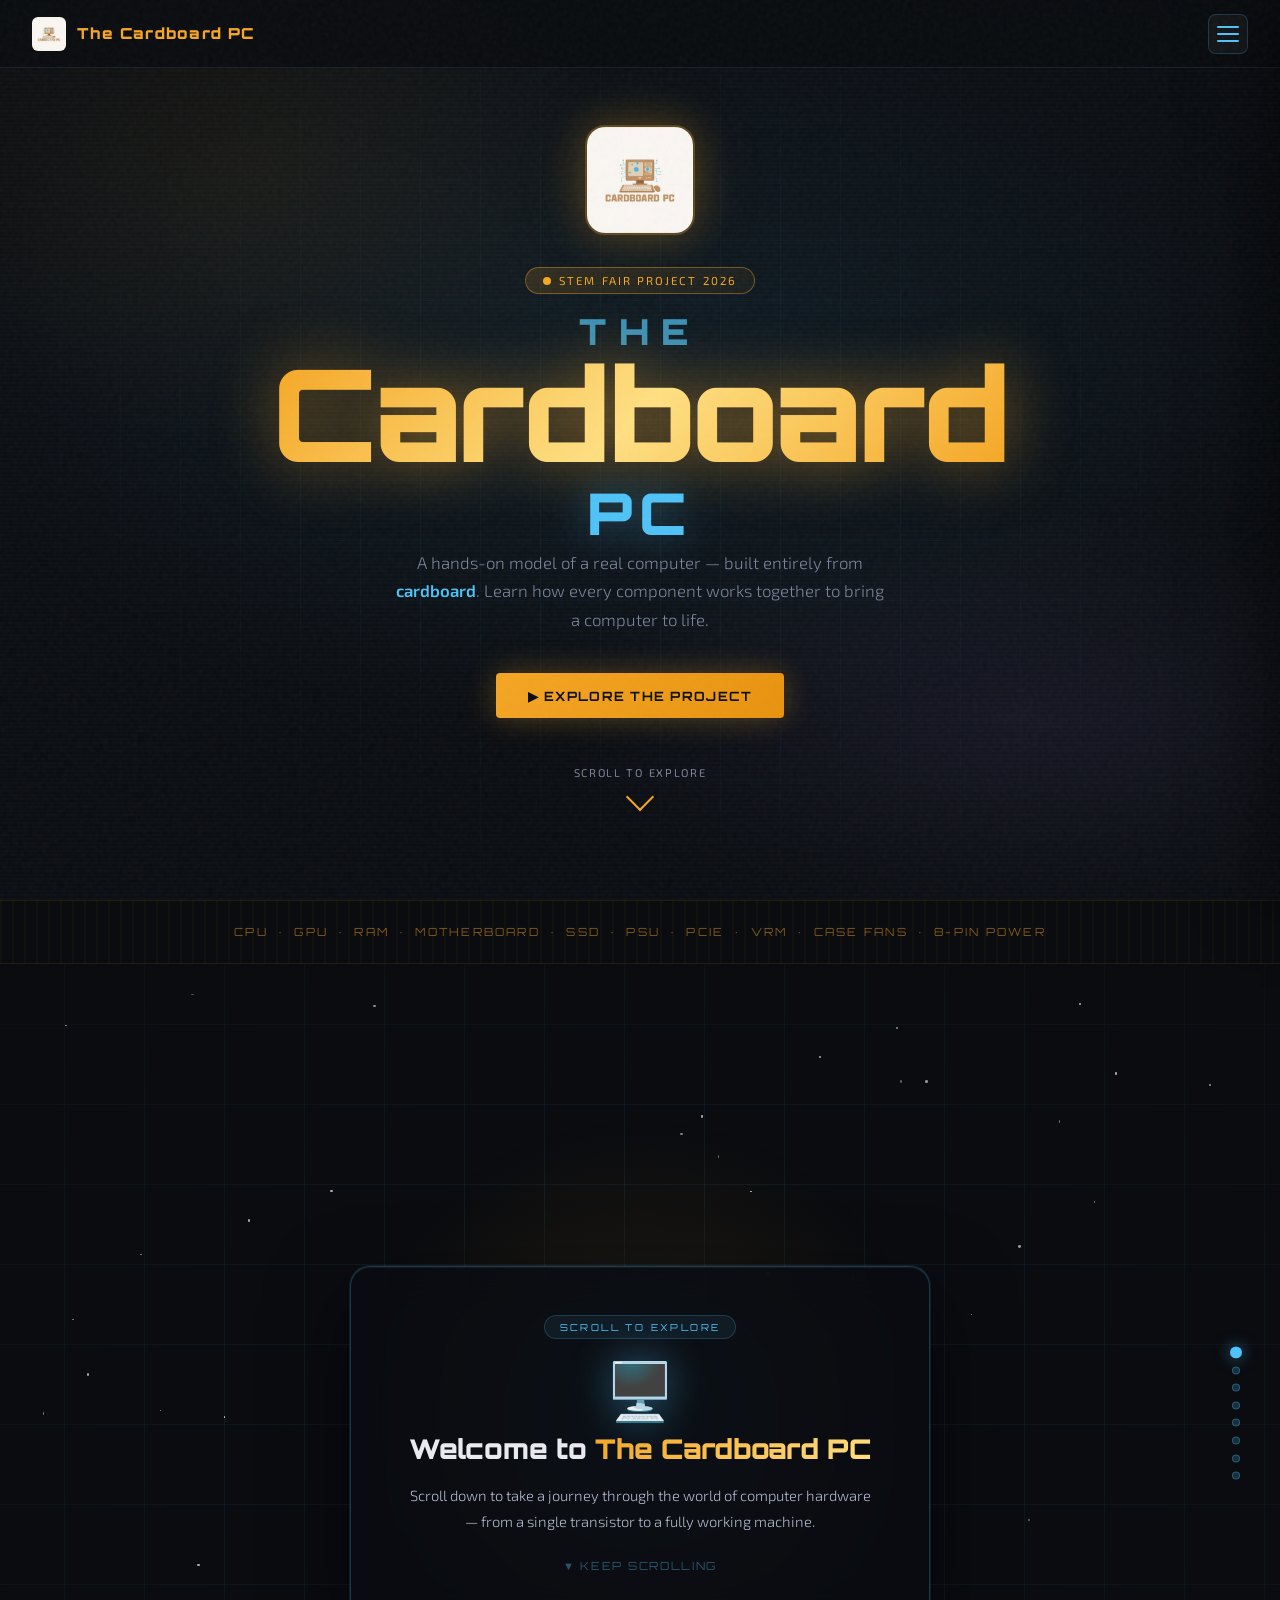
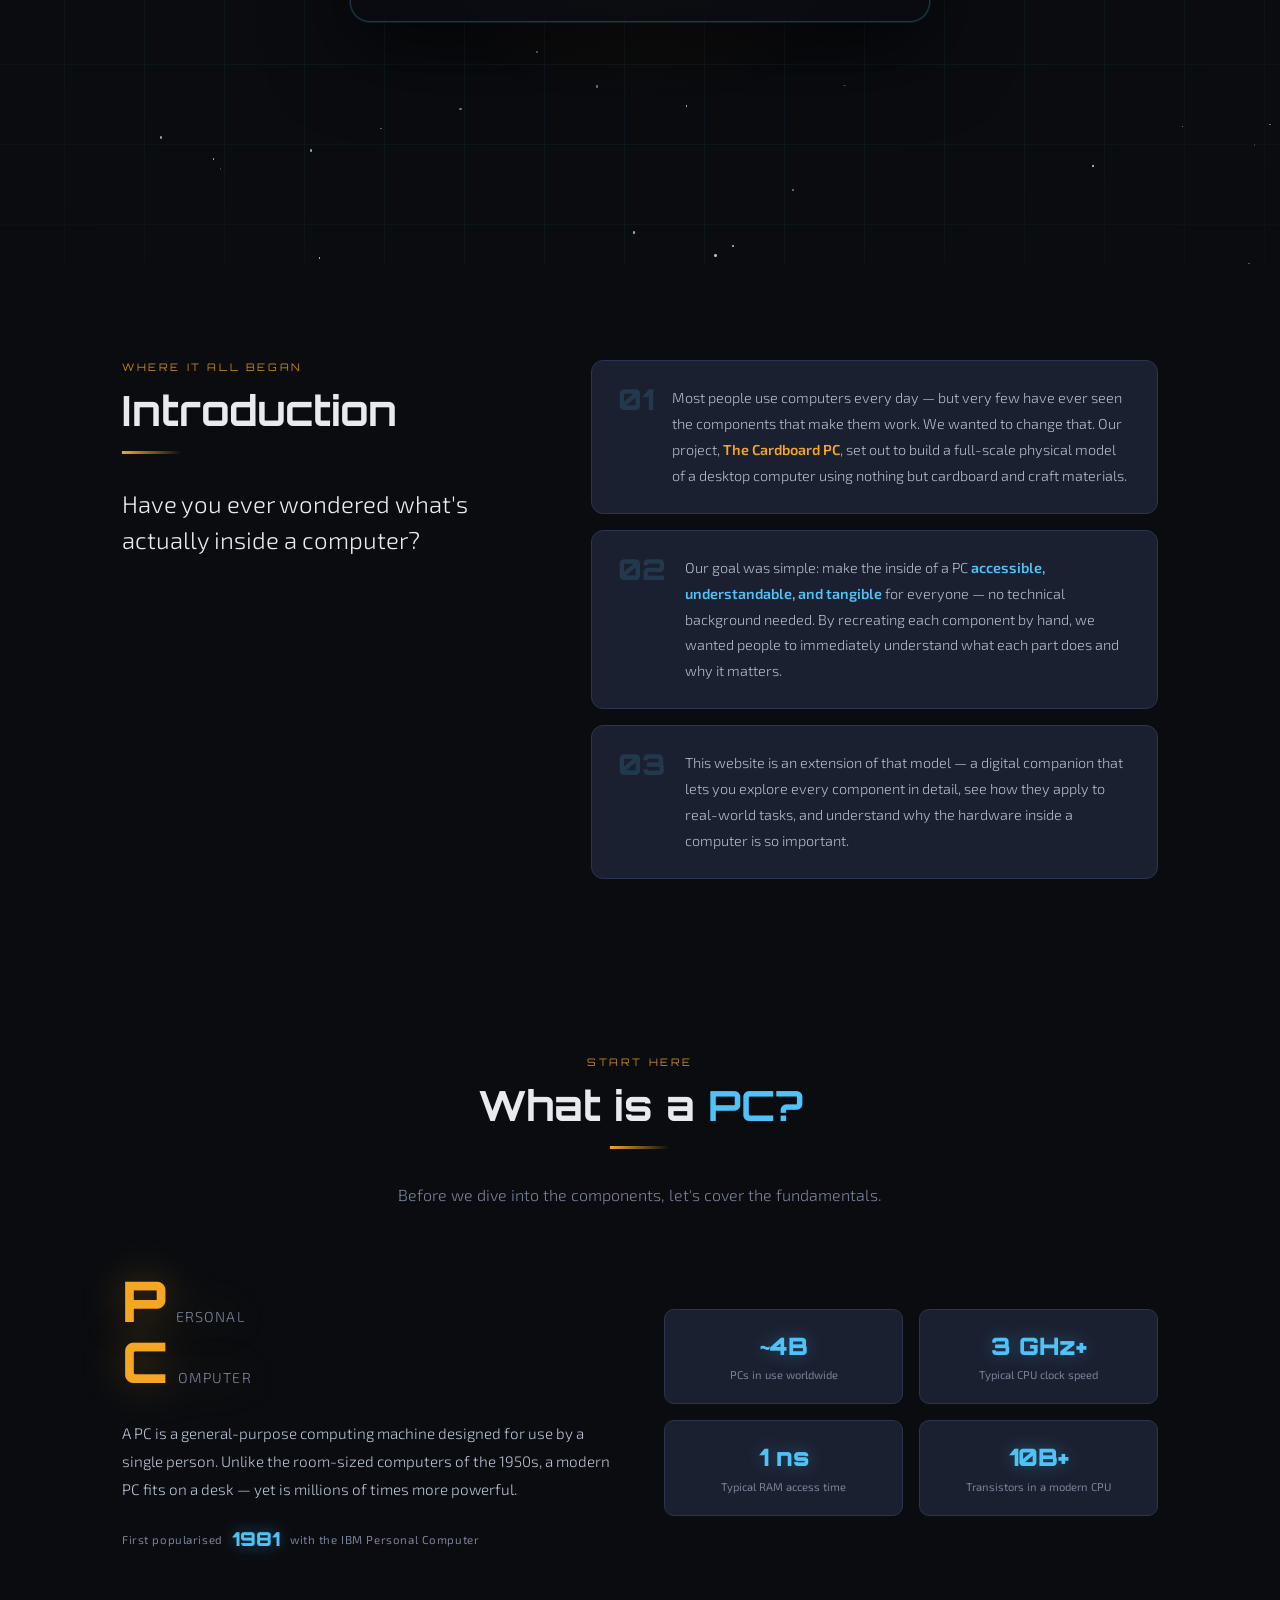
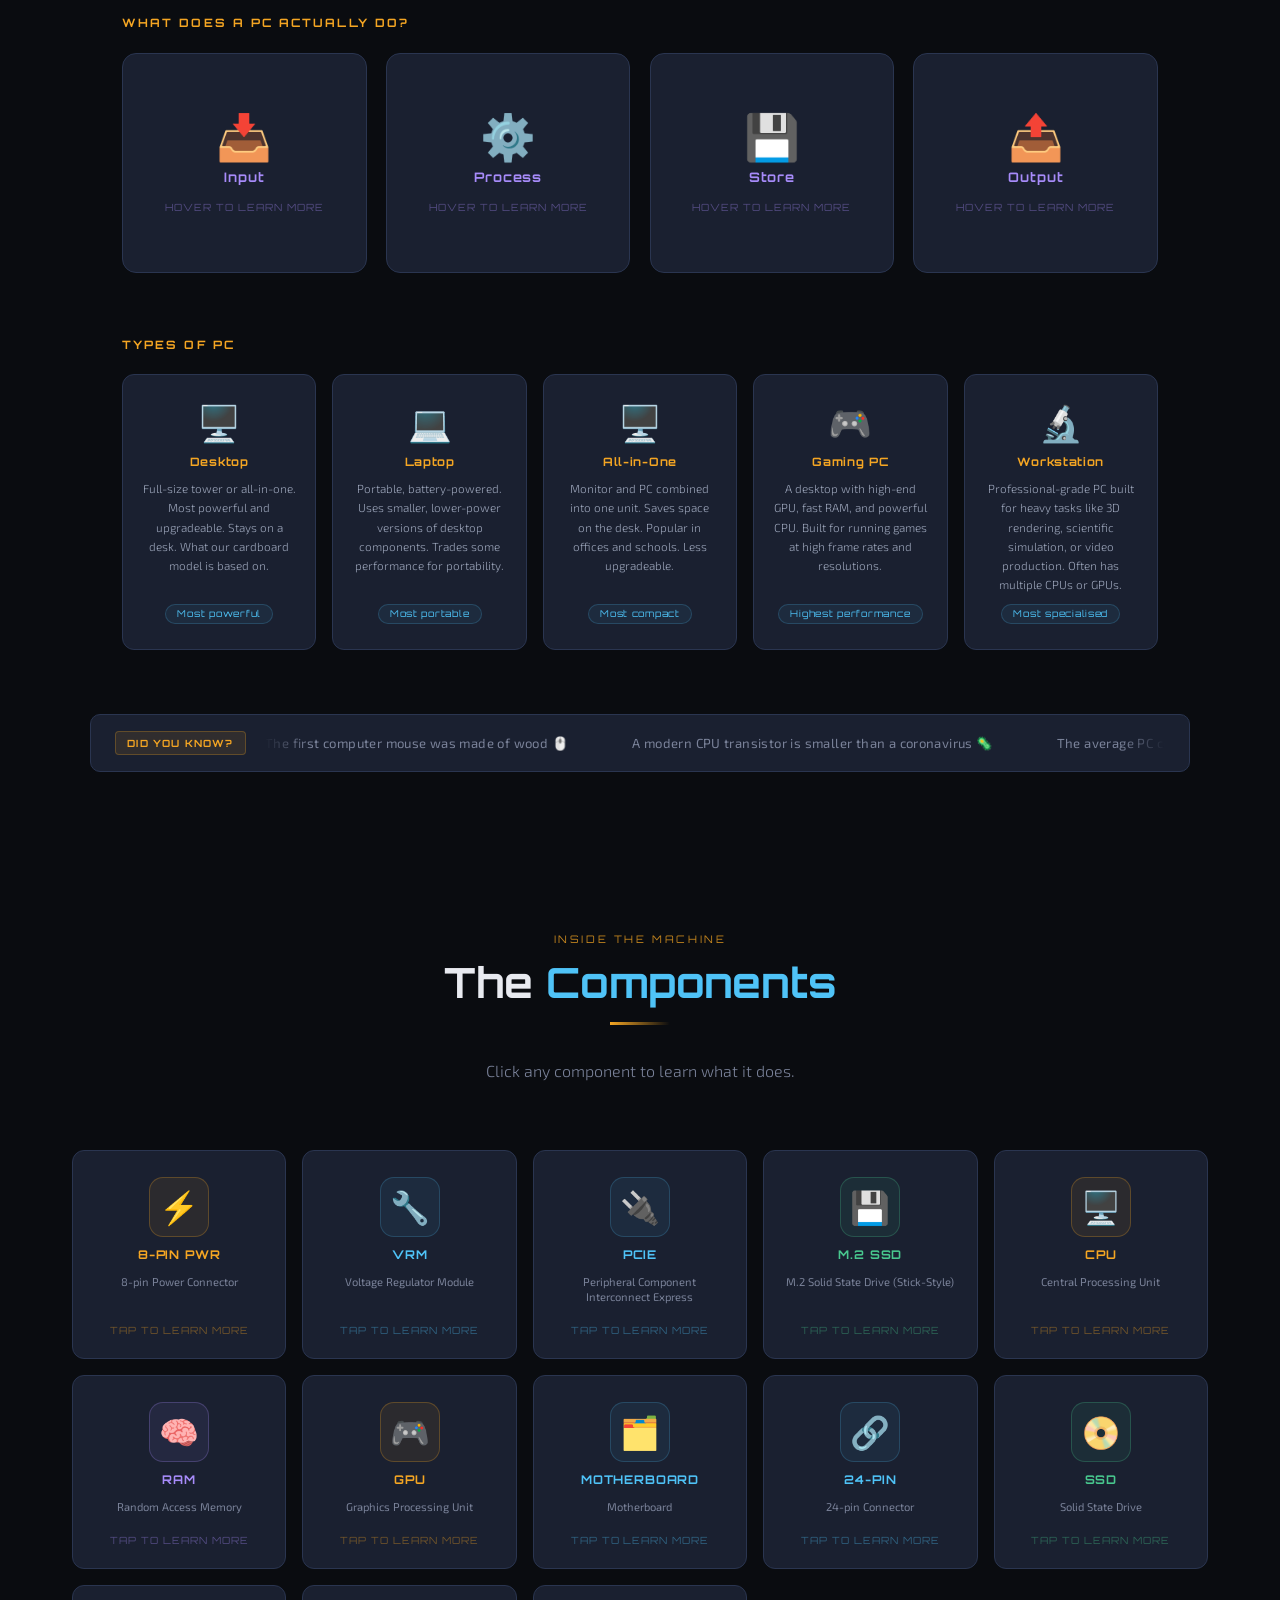
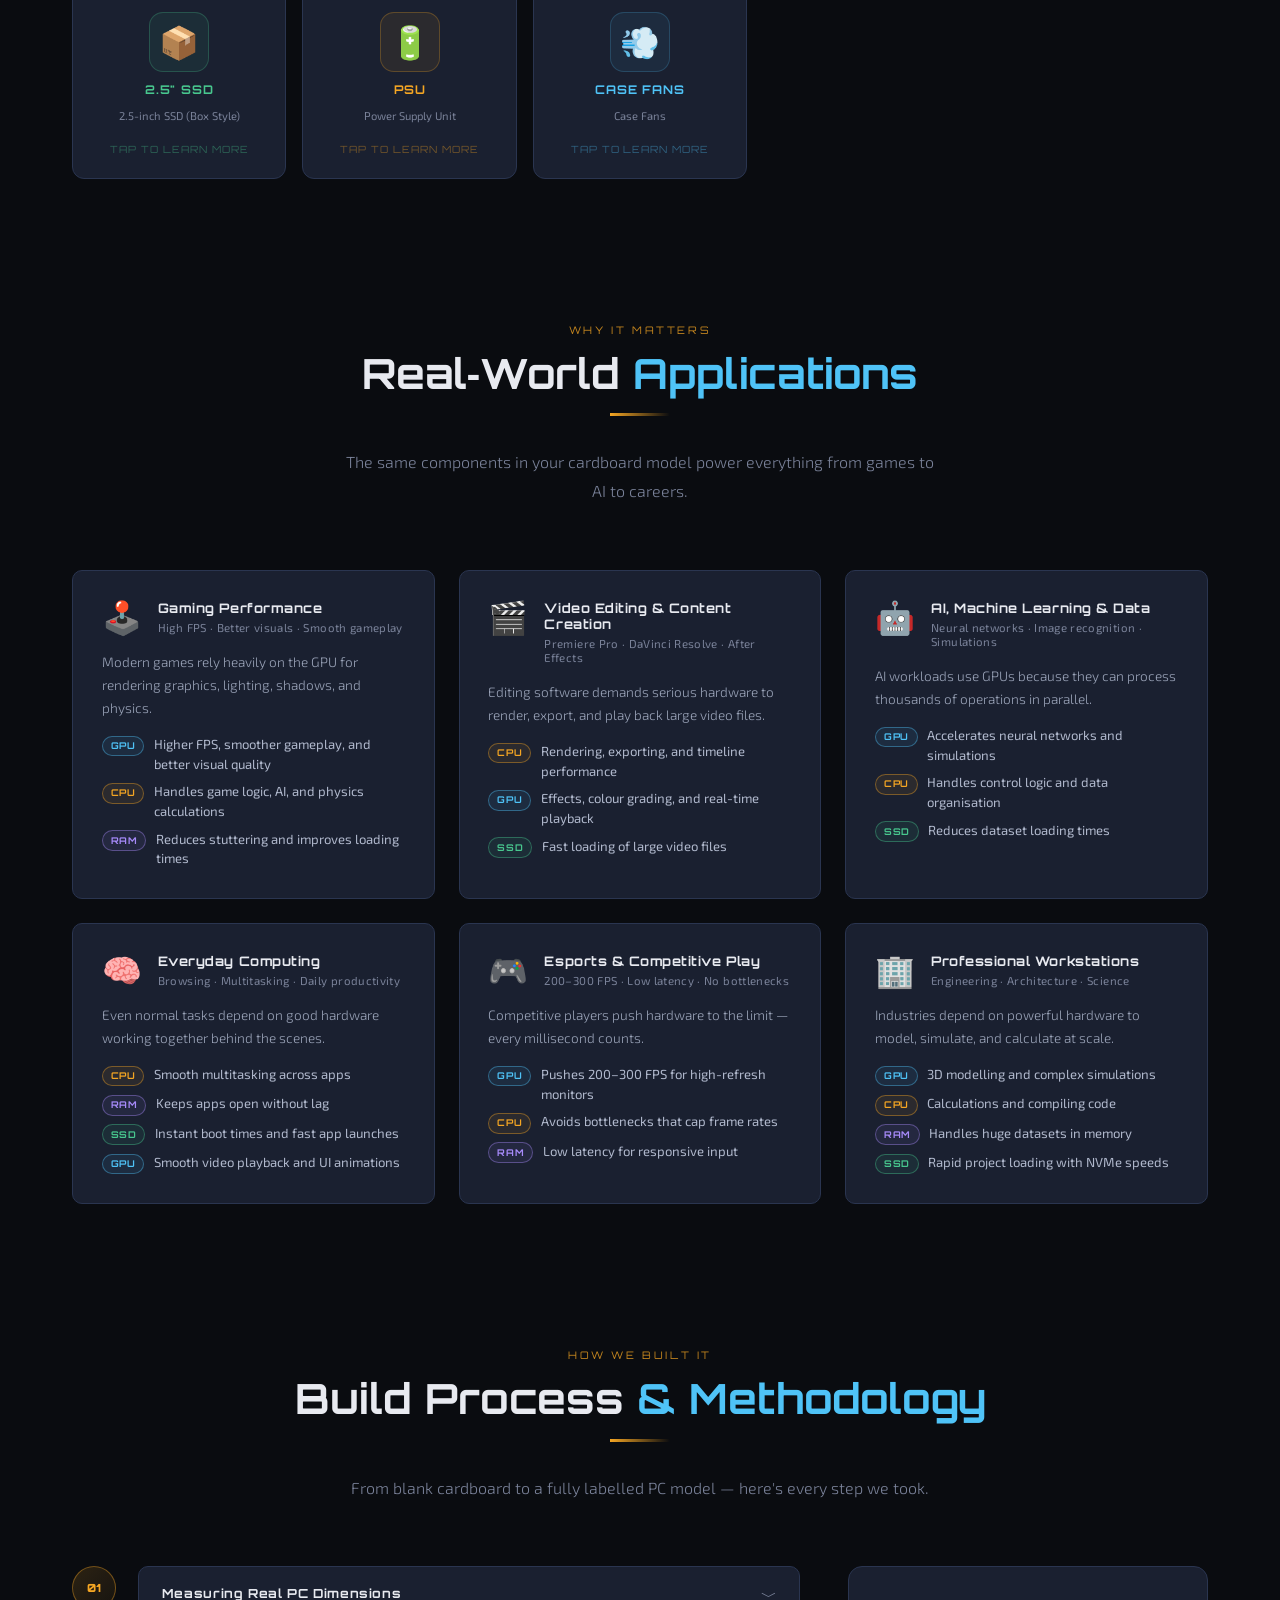
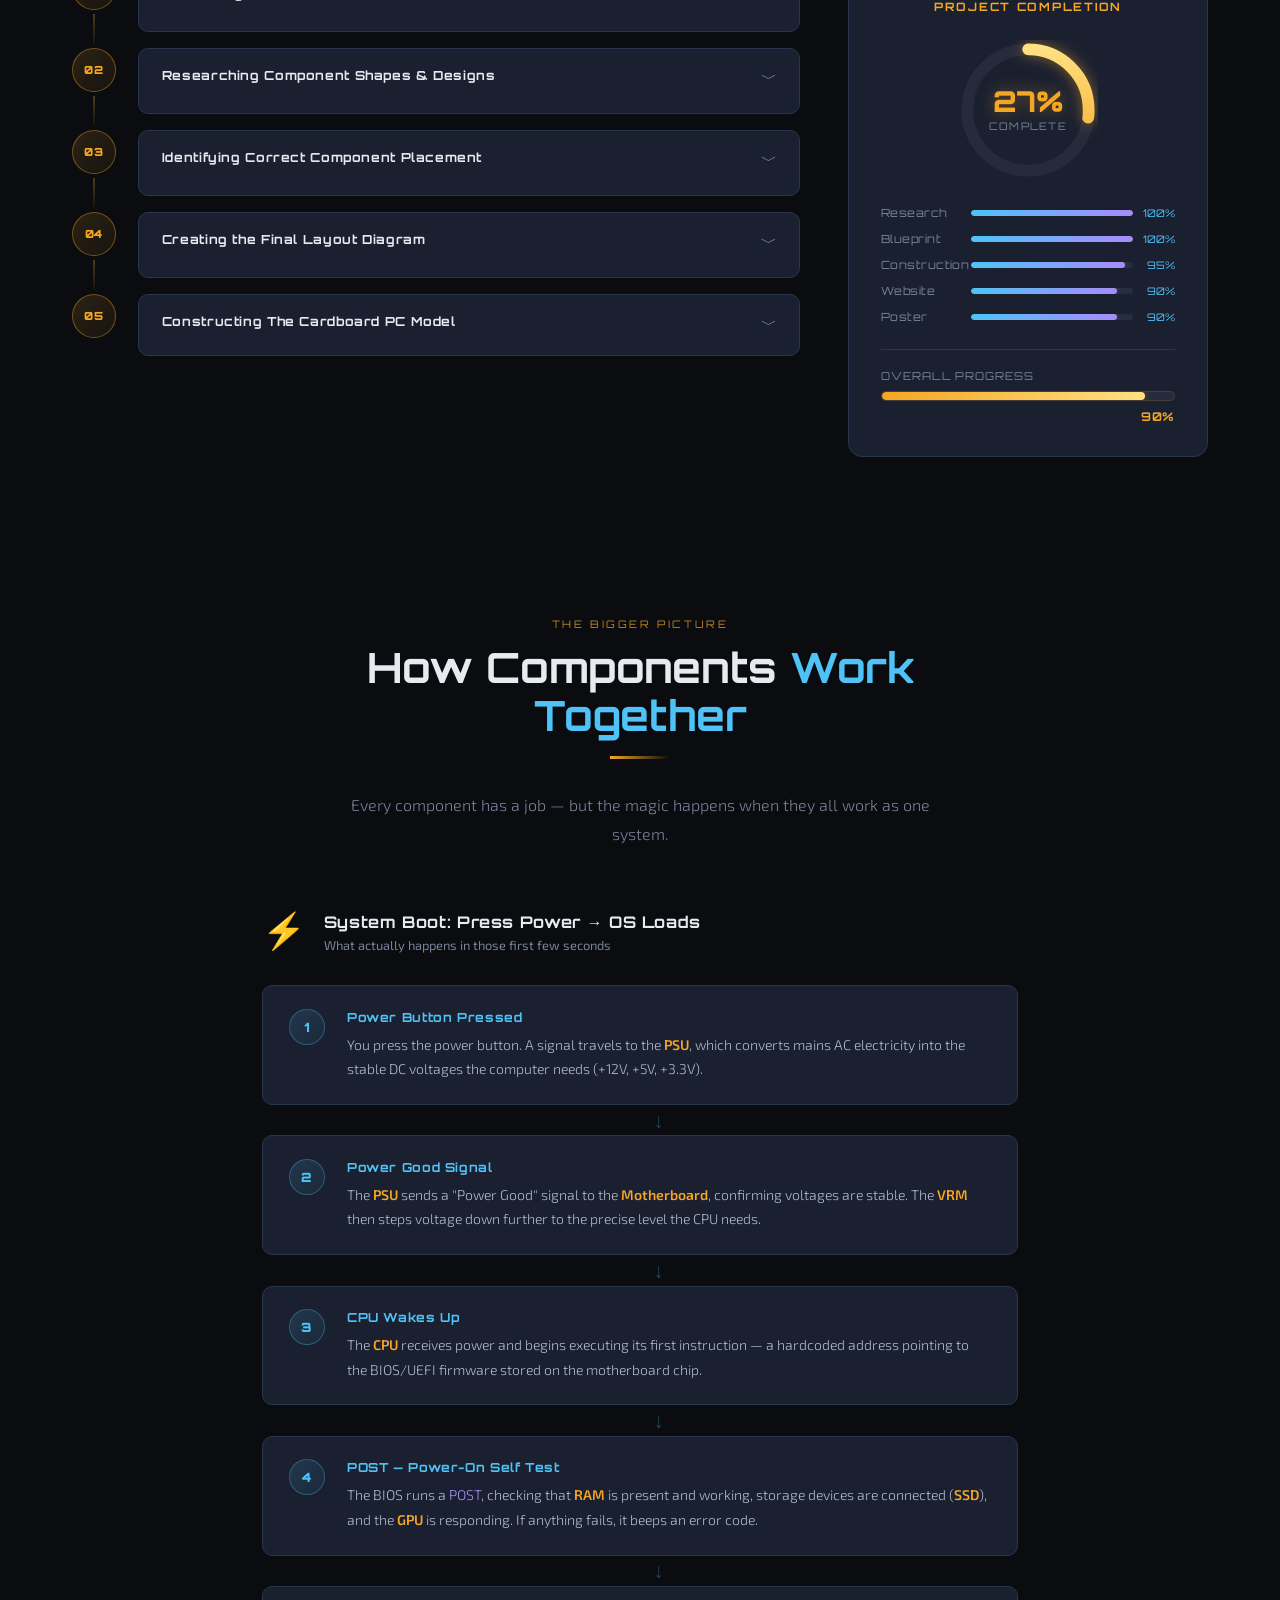
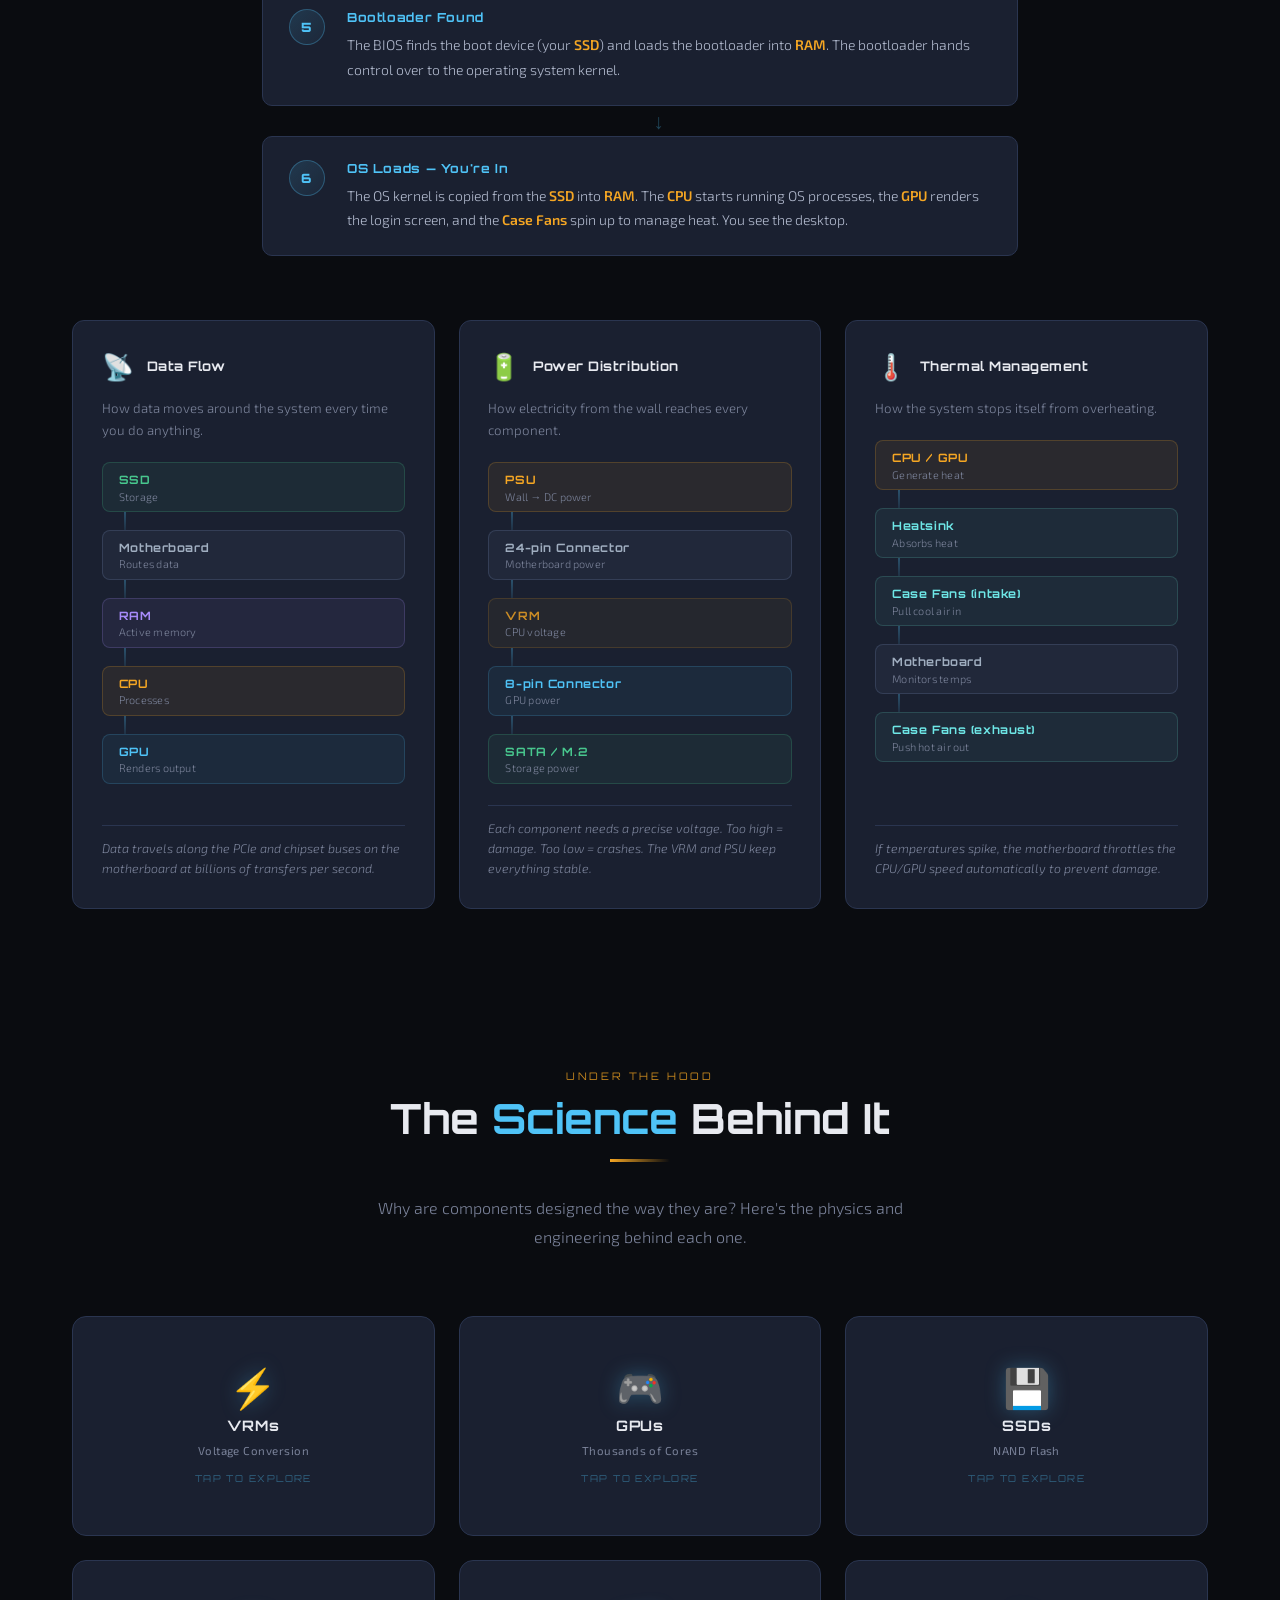
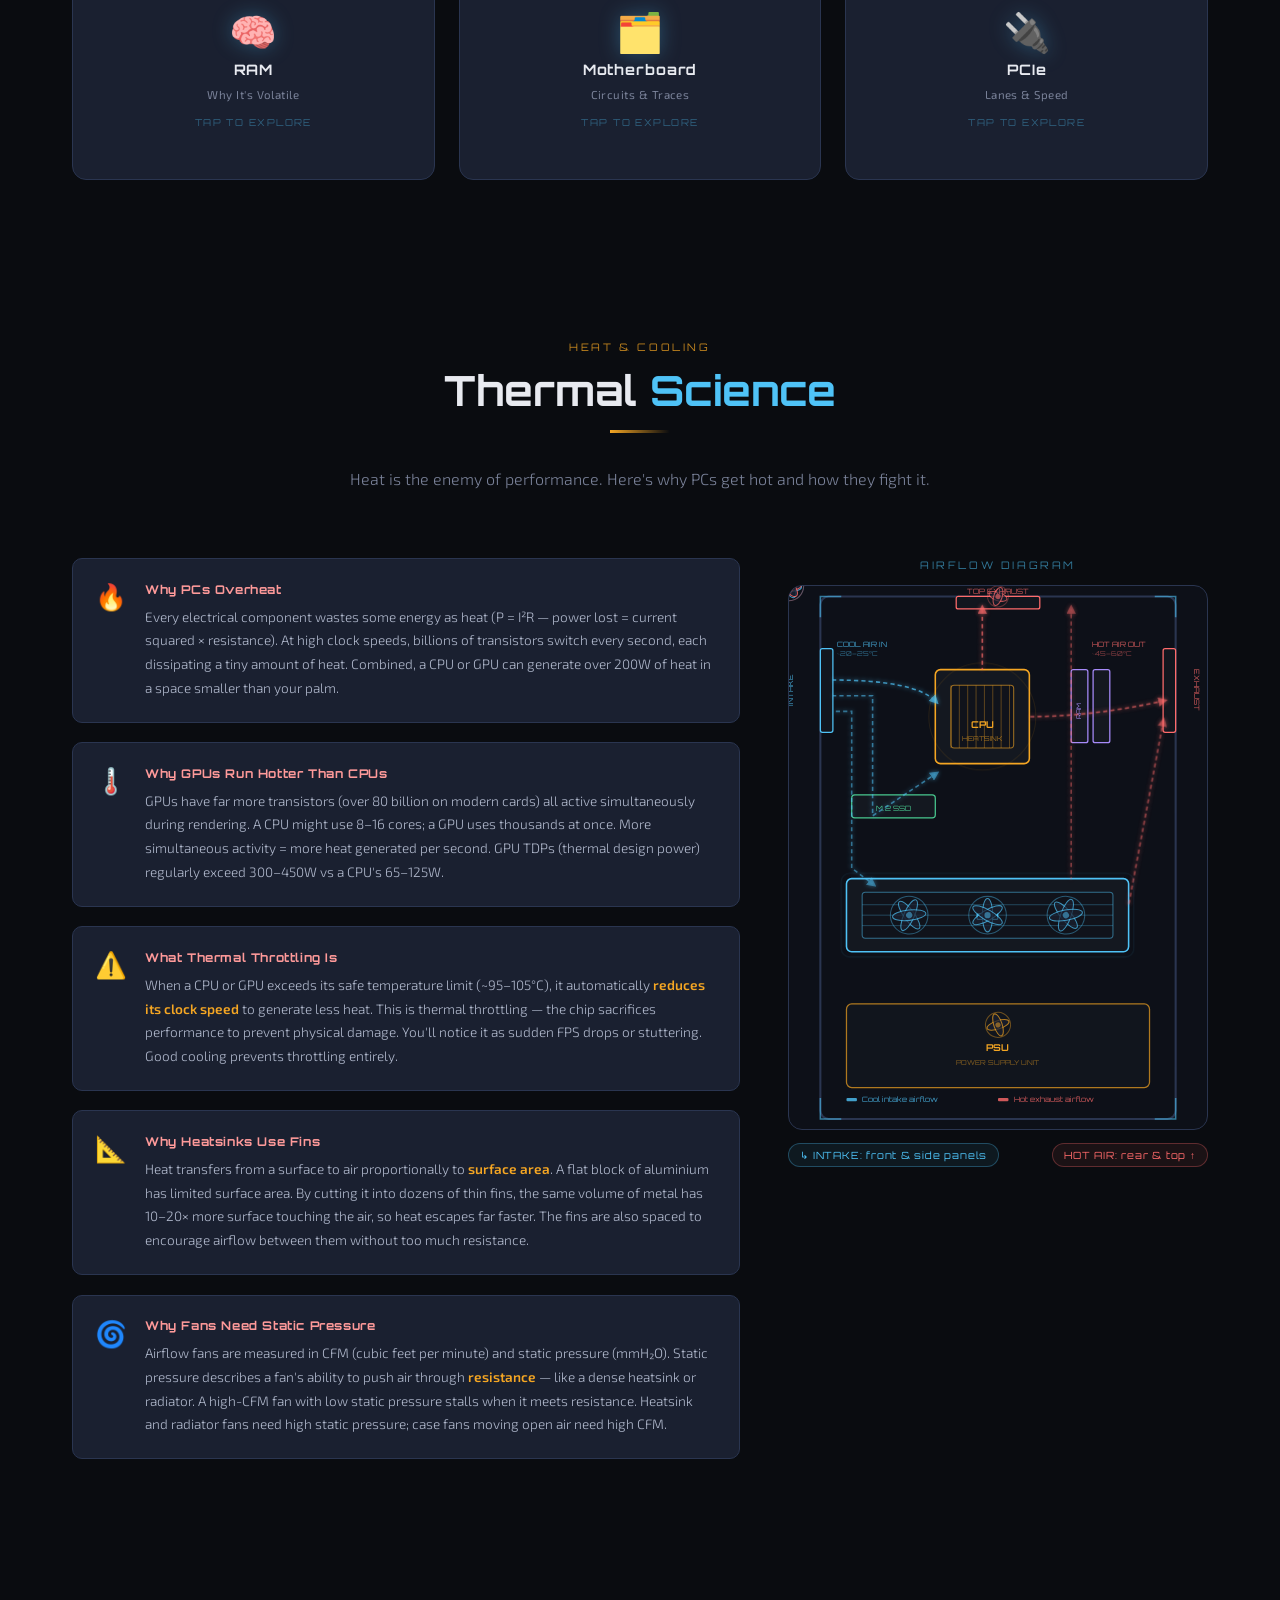
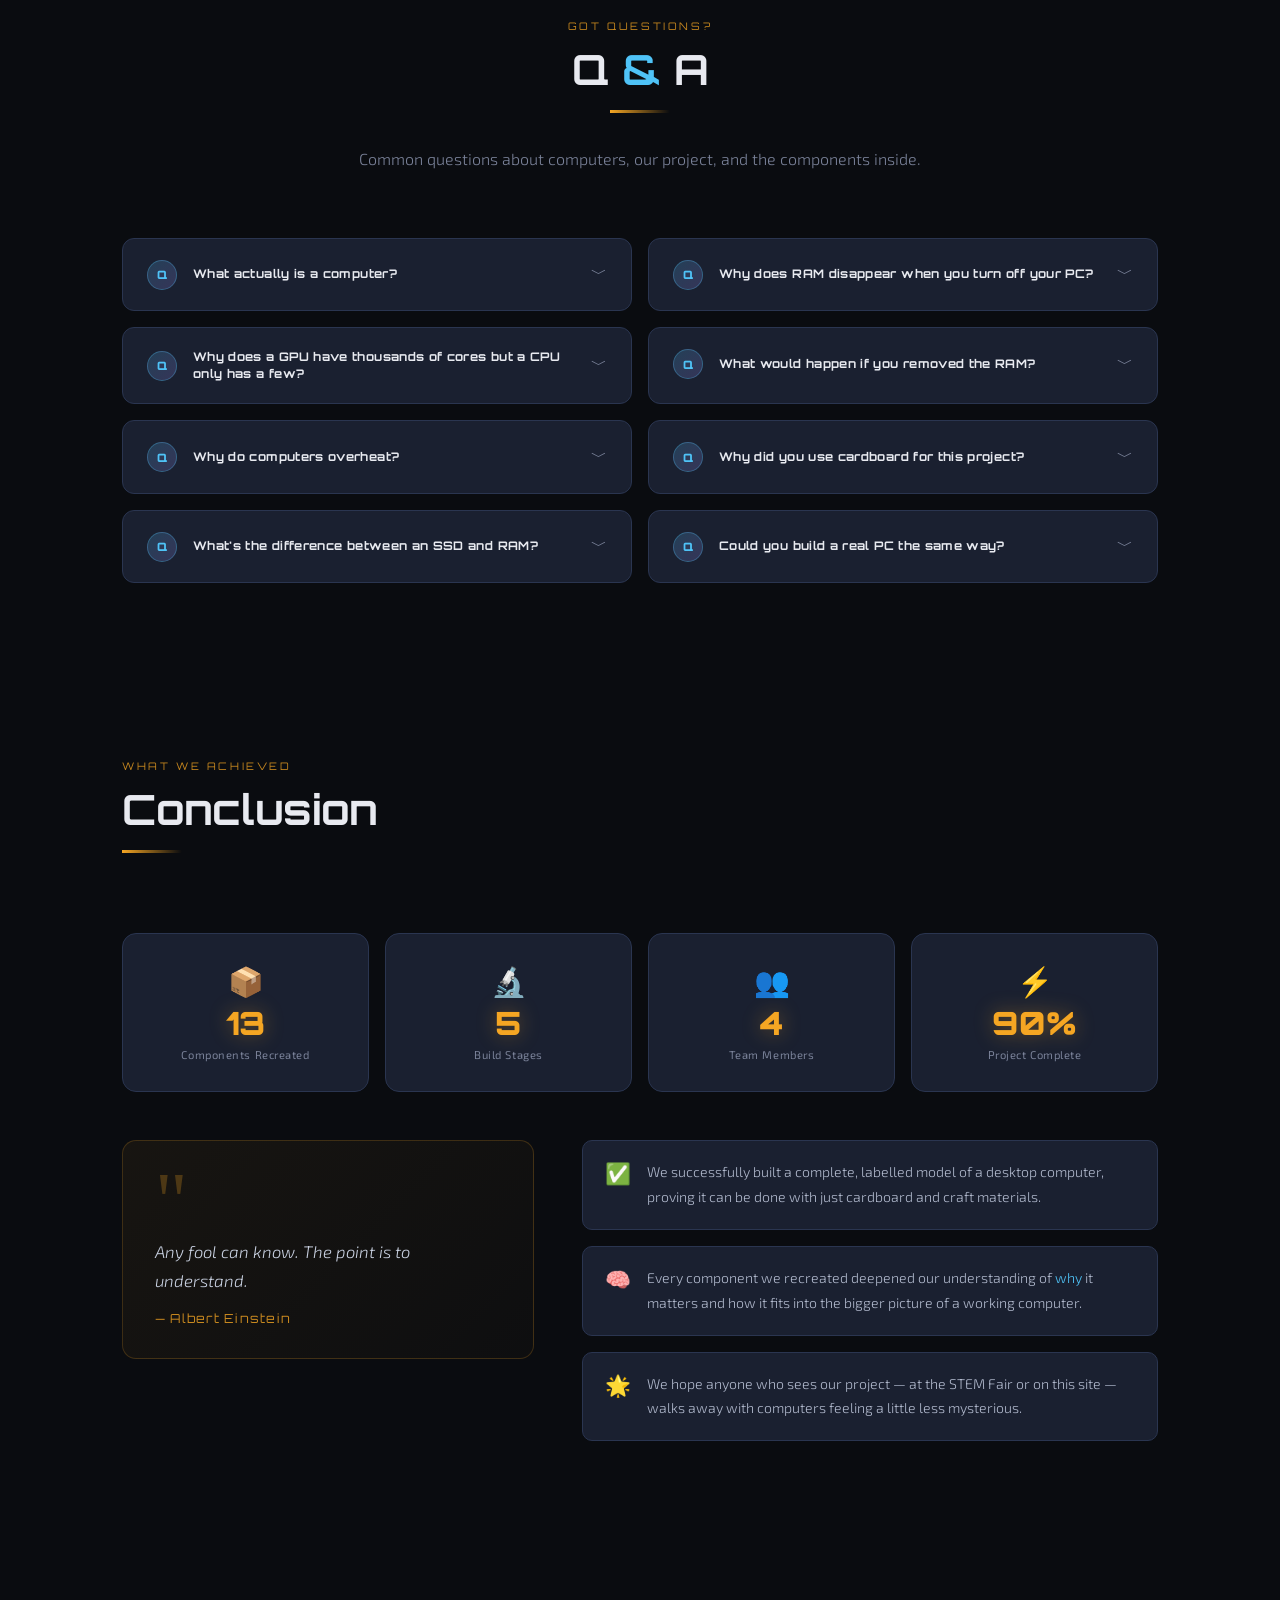
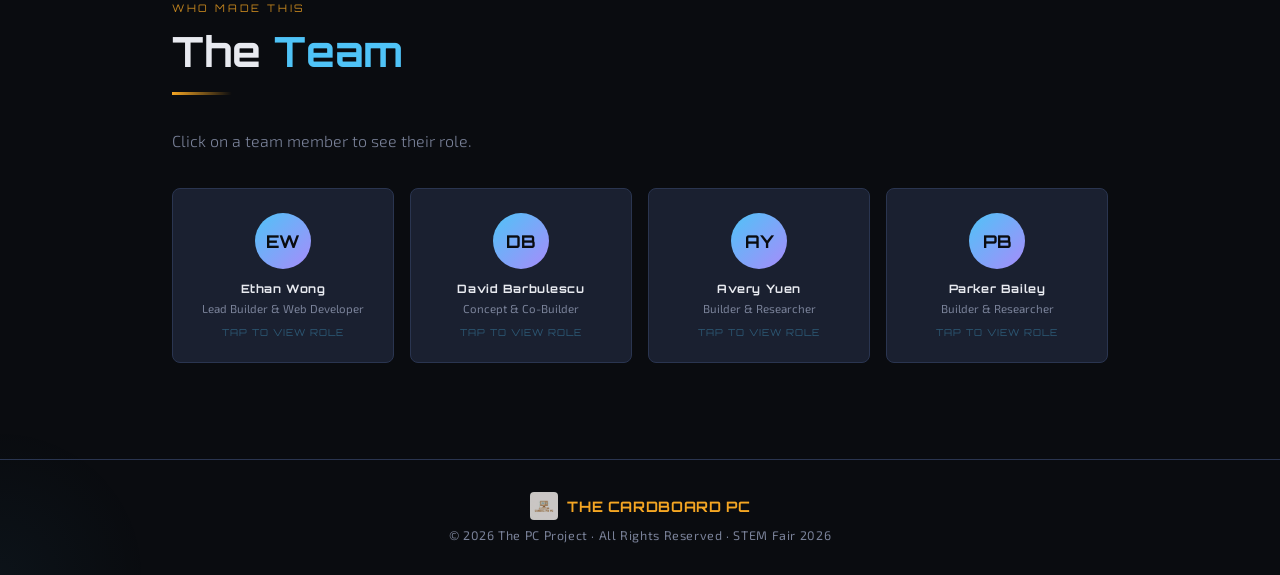
==== index.html @ 4e54e661 "Update title and team member roles in index.html" ====
<!DOCTYPE html>
<html lang="en">
<head>
<meta charset="UTF-8">
<meta name="viewport" content="width=device-width, initial-scale=1.0">
<title>The Cardboard PC – Components of a Computer</title>
<link rel="icon" type="image/png" href="logo.png">
<link href="https://fonts.googleapis.com/css2?family=Orbitron:wght@400;700;900&family=Exo+2:wght@300;400;600&display=swap" rel="stylesheet">
<link rel="stylesheet" href="style.css">
</head>
<body>

<!-- NAV -->
<nav>
  <a class="nav-logo" href="#">
    <img src="logo.png" alt="The Cardboard PC Logo" onerror="this.style.display='none'">
    <span class="nav-logo-text">The Cardboard PC</span>
  </a>

  <button class="nav-hamburger" id="nav-hamburger" aria-label="Open menu" aria-expanded="false">
    <span></span><span></span><span></span>
  </button>

  <div class="nav-drawer" id="nav-drawer">
    <div class="nav-drawer-inner">
      <a href="#intro"        class="drawer-link" data-num="01">Introduction</a>
      <a href="#basics"       class="drawer-link" data-num="02">PC Basics</a>
      <a href="#components"   class="drawer-link" data-num="03">Components</a>
      <a href="#build"        class="drawer-link" data-num="04">Build Process</a>
      <a href="#applications" class="drawer-link" data-num="05">Applications</a>
      <a href="#workflow"     class="drawer-link" data-num="06">How It Works</a>
      <a href="#science"      class="drawer-link" data-num="07">The Science</a>
      <a href="#thermal"      class="drawer-link" data-num="08">Thermal</a>
      <a href="#conclusion"   class="drawer-link" data-num="09">Conclusion</a>
      <a href="#qna"          class="drawer-link" data-num="10">Q &amp; A</a>
      <a href="#team"         class="drawer-link" data-num="11">Team</a>
    </div>
  </div>
  <div class="nav-backdrop" id="nav-backdrop"></div>
</nav>

<!-- HERO -->
<div class="hero">
  <div class="hero-bg"></div>
  <div class="grid-lines"></div>
  <div class="scanline"></div>
  <div class="hero-particles" id="hero-particles"></div>

  <div class="hero-logo-wrap">
    <img src="logo.png" alt="The Cardboard PC Logo" onerror="this.style.display='none'">
  </div>

  <div class="hero-badge"><span class="pulse-dot"></span>STEM Fair Project 2026</div>

  <h1>
    <span class="line0">The</span>
    <span class="line1">Cardboard</span>
    <span class="line2">PC</span>
  </h1>

  <p class="hero-sub">
    A hands-on model of a real computer — built entirely from <span>cardboard</span>. Learn how every component works together to bring a computer to life.
  </p>

  <a href="#intro" class="cta-btn">▶ Explore the Project</a>

  <div class="scroll-hint">
    Scroll to explore
    <div class="scroll-arrow"></div>
  </div>
</div>

<!-- STRIPE -->
<div class="cardboard-stripe">
  CPU &nbsp;·&nbsp; GPU &nbsp;·&nbsp; RAM &nbsp;·&nbsp; Motherboard &nbsp;·&nbsp; SSD &nbsp;·&nbsp; PSU &nbsp;·&nbsp; PCIe &nbsp;·&nbsp; VRM &nbsp;·&nbsp; Case Fans &nbsp;·&nbsp; 8-pin Power
</div>

<!-- SCROLL JOURNEY -->
<div id="journey" class="journey-outer">
  <div class="journey-sticky">

    <!-- background world -->
    <div class="journey-world" id="journey-world">
      <div class="journey-stars" id="journey-stars"></div>
      <div class="journey-grid-floor"></div>
      <div class="journey-centre-glow"></div>
    </div>

    <!-- slide panels -->
    <div class="journey-panel" id="jp-0">
      <div class="journey-panel-inner">
        <div class="jp-tag">scroll to explore</div>
        <div class="jp-icon">🖥️</div>
        <h3 class="jp-title">Welcome to <span>The Cardboard PC</span></h3>
        <p class="jp-body">Scroll down to take a journey through the world of computer hardware — from a single transistor to a fully working machine.</p>
        <div class="jp-scroll-hint">▼ keep scrolling</div>
      </div>
    </div>

    <div class="journey-panel" id="jp-1">
      <div class="journey-panel-inner">
        <div class="jp-tag">chapter 01</div>
        <div class="jp-icon">⚡</div>
        <h3 class="jp-title">It starts with <span>Power</span></h3>
        <p class="jp-body">Every computer begins with electricity. The PSU converts 230V mains AC into the precise voltages each component needs — 12V, 5V, and 3.3V — delivered through a web of cables.</p>
        <div class="jp-chip-row">
          <span class="jp-chip orange">PSU</span>
          <span class="jp-chip orange">VRM</span>
          <span class="jp-chip orange">24-pin</span>
        </div>
      </div>
    </div>

    <div class="journey-panel" id="jp-2">
      <div class="journey-panel-inner">
        <div class="jp-tag">chapter 02</div>
        <div class="jp-icon">🗂️</div>
        <h3 class="jp-title">The <span>Motherboard</span> connects everything</h3>
        <p class="jp-body">The motherboard is the nervous system of the PC. Every component plugs into it — the CPU sits in its socket, RAM snaps into slots, and the GPU slides into the PCIe lane. It's the foundation everything is built on.</p>
        <div class="jp-chip-row">
          <span class="jp-chip blue">Motherboard</span>
          <span class="jp-chip blue">PCIe</span>
          <span class="jp-chip blue">Chipset</span>
        </div>
      </div>
    </div>

    <div class="journey-panel" id="jp-3">
      <div class="journey-panel-inner">
        <div class="jp-tag">chapter 03</div>
        <div class="jp-icon">🖥️</div>
        <h3 class="jp-title">The <span>CPU</span> thinks</h3>
        <p class="jp-body">The Central Processing Unit is the brain. It executes billions of instructions every second — running your apps, calculating physics, managing files. Modern CPUs pack over 10 billion transistors onto a chip the size of your thumbnail.</p>
        <div class="jp-chip-row">
          <span class="jp-chip orange">CPU</span>
          <span class="jp-chip orange">Cores</span>
          <span class="jp-chip orange">Cache</span>
        </div>
      </div>
    </div>

    <div class="journey-panel" id="jp-4">
      <div class="journey-panel-inner">
        <div class="jp-tag">chapter 04</div>
        <div class="jp-icon">🧠</div>
        <h3 class="jp-title"><span>RAM</span> remembers — briefly</h3>
        <p class="jp-body">RAM is the PC's short-term memory. It holds everything the CPU is actively working on. It's blazing fast — but the moment power cuts, everything stored in RAM vanishes instantly. That's why we have SSDs.</p>
        <div class="jp-chip-row">
          <span class="jp-chip purple">RAM</span>
          <span class="jp-chip purple">Volatile</span>
          <span class="jp-chip purple">DDR5</span>
        </div>
      </div>
    </div>

    <div class="journey-panel" id="jp-5">
      <div class="journey-panel-inner">
        <div class="jp-tag">chapter 05</div>
        <div class="jp-icon">🎮</div>
        <h3 class="jp-title">The <span>GPU</span> sees everything</h3>
        <p class="jp-body">The Graphics Processing Unit renders every pixel on your screen. While a CPU has a few powerful cores, a GPU has thousands of smaller ones — perfect for the parallel work of rendering light, shadow, and texture simultaneously.</p>
        <div class="jp-chip-row">
          <span class="jp-chip blue">GPU</span>
          <span class="jp-chip blue">VRAM</span>
          <span class="jp-chip blue">Shaders</span>
        </div>
      </div>
    </div>

    <div class="journey-panel" id="jp-6">
      <div class="journey-panel-inner">
        <div class="jp-tag">chapter 06</div>
        <div class="jp-icon">📀</div>
        <h3 class="jp-title"><span>Storage</span> holds it all</h3>
        <p class="jp-body">SSDs use NAND flash memory to store your OS, files, and games — permanently, even without power. Modern NVMe SSDs can read data at over 7,000 MB/s. That's fast enough to transfer a full HD movie in under a second.</p>
        <div class="jp-chip-row">
          <span class="jp-chip green">SSD</span>
          <span class="jp-chip green">NVMe</span>
          <span class="jp-chip green">NAND</span>
        </div>
      </div>
    </div>

    <div class="journey-panel" id="jp-7">
      <div class="journey-panel-inner">
        <div class="jp-tag">the project</div>
        <div class="jp-icon">📦</div>
        <h3 class="jp-title">We built it from <span>cardboard</span></h3>
        <p class="jp-body">Every component you just saw — we recreated by hand, from cardboard. Scroll on to explore the full website and discover how each part works, how they all connect, and what we learned building The Cardboard PC.</p>
        <div class="jp-chip-row">
          <span class="jp-chip orange">13 Components</span>
          <span class="jp-chip blue">4 Students</span>
          <span class="jp-chip green">1 Model</span>
        </div>
      </div>
    </div>

    <!-- progress dots -->
    <div class="journey-dots" id="journey-dots">
      <span class="jdot active" data-i="0"></span>
      <span class="jdot" data-i="1"></span>
      <span class="jdot" data-i="2"></span>
      <span class="jdot" data-i="3"></span>
      <span class="jdot" data-i="4"></span>
      <span class="jdot" data-i="5"></span>
      <span class="jdot" data-i="6"></span>
      <span class="jdot" data-i="7"></span>
    </div>

  </div>
</div>

<!-- INTRODUCTION -->
<section id="intro">
  <div class="intro-wrap">

    <div class="intro-left reveal-left">
      <div class="section-label">Where it all began</div>
      <h2 class="section-title">Introduction</h2>
      <div class="sep" style="margin-left:0"></div>
      <div class="intro-question reveal-left">
        Have you ever wondered what's <span class="hl">actually inside</span> a computer?
      </div>
    </div>

    <div class="intro-right">
      <div class="intro-card reveal-right" style="transition-delay:0s">
        <div class="intro-card-num">01</div>
        <p>Most people use computers every day — but very few have ever seen the components that make them work. We wanted to change that. Our project, <strong class="intro-highlight">The Cardboard PC</strong>, set out to build a full-scale physical model of a desktop computer using nothing but cardboard and craft materials.</p>
      </div>
      <div class="intro-card reveal-right" style="transition-delay:0.15s">
        <div class="intro-card-num">02</div>
        <p>Our goal was simple: make the inside of a PC <strong class="intro-highlight2">accessible, understandable, and tangible</strong> for everyone — no technical background needed. By recreating each component by hand, we wanted people to immediately understand what each part does and why it matters.</p>
      </div>
      <div class="intro-card reveal-right" style="transition-delay:0.3s">
        <div class="intro-card-num">03</div>
        <p>This website is an extension of that model — a digital companion that lets you explore every component in detail, see how they apply to real-world tasks, and understand why the hardware inside a computer is so important.</p>
      </div>
    </div>

  </div>
</section>

<!-- BASICS -->
<div id="basics">
  <div class="components-header reveal">
    <div class="section-label">Start here</div>
    <h2 class="section-title">What is a <span class="hl">PC?</span></h2>
    <div class="sep"></div>
    <p class="section-desc">Before we dive into the components, let's cover the fundamentals.</p>
  </div>

  <!-- BIG DEFINITION CARD -->
  <div class="basics-hero-card reveal-left">
    <div class="basics-hero-left">
      <div class="basics-acronym">
        <span class="ba-letter" style="--d:0s">P<em>ersonal</em></span>
        <span class="ba-letter" style="--d:0.1s">C<em>omputer</em></span>
      </div>
      <p class="basics-hero-desc">A PC is a general-purpose computing machine designed for use by a single person. Unlike the room-sized computers of the 1950s, a modern PC fits on a desk — yet is millions of times more powerful.</p>
      <div class="basics-born">
        <span class="basics-born-label">First popularised</span>
        <span class="basics-born-year">1981</span>
        <span class="basics-born-label">with the IBM Personal Computer</span>
      </div>
    </div>
    <div class="basics-hero-right">
      <div class="basics-stat-grid">
        <div class="basics-stat">
          <div class="basics-stat-val">~4B</div>
          <div class="basics-stat-label">PCs in use worldwide</div>
        </div>
        <div class="basics-stat">
          <div class="basics-stat-val">3 GHz+</div>
          <div class="basics-stat-label">Typical CPU clock speed</div>
        </div>
        <div class="basics-stat">
          <div class="basics-stat-val">1 ns</div>
          <div class="basics-stat-label">Typical RAM access time</div>
        </div>
        <div class="basics-stat">
          <div class="basics-stat-val">10B+</div>
          <div class="basics-stat-label">Transistors in a modern CPU</div>
        </div>
      </div>
    </div>
  </div>

  <!-- WHAT DOES IT DO -->
  <div class="basics-section-label reveal">What does a PC actually do?</div>
  <div class="basics-do-grid">
    <div class="flip-card reveal">
      <div class="flip-card-inner">
        <div class="flip-front">
          <div class="flip-front-icon">📥</div>
          <div class="flip-front-title">Input</div>
          <div class="flip-front-hint">hover to learn more</div>
        </div>
        <div class="flip-back">
          <div class="flip-back-icon">📥</div>
          <div class="flip-back-title">Input</div>
          <p>Receives information from the outside world — keyboard presses, mouse clicks, camera images, microphone audio, network packets.</p>
        </div>
      </div>
    </div>
    <div class="flip-card reveal">
      <div class="flip-card-inner">
        <div class="flip-front">
          <div class="flip-front-icon">⚙️</div>
          <div class="flip-front-title">Process</div>
          <div class="flip-front-hint">hover to learn more</div>
        </div>
        <div class="flip-back">
          <div class="flip-back-icon">⚙️</div>
          <div class="flip-back-title">Process</div>
          <p>The CPU executes billions of instructions per second — running apps, calculating game physics, rendering web pages, and handling every task.</p>
        </div>
      </div>
    </div>
    <div class="flip-card reveal">
      <div class="flip-card-inner">
        <div class="flip-front">
          <div class="flip-front-icon">💾</div>
          <div class="flip-front-title">Store</div>
          <div class="flip-front-hint">hover to learn more</div>
        </div>
        <div class="flip-back">
          <div class="flip-back-icon">💾</div>
          <div class="flip-back-title">Store</div>
          <p>Data is held in RAM while in use and written to an SSD for long-term storage. Everything from your photos to the OS lives here.</p>
        </div>
      </div>
    </div>
    <div class="flip-card reveal">
      <div class="flip-card-inner">
        <div class="flip-front">
          <div class="flip-front-icon">📤</div>
          <div class="flip-front-title">Output</div>
          <div class="flip-front-hint">hover to learn more</div>
        </div>
        <div class="flip-back">
          <div class="flip-back-icon">📤</div>
          <div class="flip-back-title">Output</div>
          <p>Results are sent back out — pixels to your monitor, sound to speakers, files over a network, documents to a printer.</p>
        </div>
      </div>
    </div>
  </div>

  <!-- TYPES OF PC -->
  <div class="basics-section-label reveal">Types of PC</div>
  <div class="basics-types-row">
    <div class="basics-type-card reveal">
      <div class="basics-type-icon">🖥️</div>
      <div class="basics-type-name">Desktop</div>
      <div class="basics-type-desc">Full-size tower or all-in-one. Most powerful and upgradeable. Stays on a desk. What our cardboard model is based on.</div>
      <div class="basics-type-tag">Most powerful</div>
    </div>
    <div class="basics-type-card reveal">
      <div class="basics-type-icon">💻</div>
      <div class="basics-type-name">Laptop</div>
      <div class="basics-type-desc">Portable, battery-powered. Uses smaller, lower-power versions of desktop components. Trades some performance for portability.</div>
      <div class="basics-type-tag">Most portable</div>
    </div>
    <div class="basics-type-card reveal">
      <div class="basics-type-icon">🖥️</div>
      <div class="basics-type-name">All-in-One</div>
      <div class="basics-type-desc">Monitor and PC combined into one unit. Saves space on the desk. Popular in offices and schools. Less upgradeable.</div>
      <div class="basics-type-tag">Most compact</div>
    </div>
    <div class="basics-type-card reveal">
      <div class="basics-type-icon">🎮</div>
      <div class="basics-type-name">Gaming PC</div>
      <div class="basics-type-desc">A desktop with high-end GPU, fast RAM, and powerful CPU. Built for running games at high frame rates and resolutions.</div>
      <div class="basics-type-tag">Highest performance</div>
    </div>
    <div class="basics-type-card reveal">
      <div class="basics-type-icon">🔬</div>
      <div class="basics-type-name">Workstation</div>
      <div class="basics-type-desc">Professional-grade PC built for heavy tasks like 3D rendering, scientific simulation, or video production. Often has multiple CPUs or GPUs.</div>
      <div class="basics-type-tag">Most specialised</div>
    </div>
  </div>

  <!-- FUN FACTS TICKER -->
  <div class="basics-ticker-wrap reveal-zoom">
    <div class="basics-ticker-label">Did you know?</div>
    <div class="basics-ticker">
      <div class="basics-ticker-inner" id="ticker-inner">
        <span>The first computer mouse was made of wood 🖱️</span>
        <span>A modern CPU transistor is smaller than a coronavirus 🦠</span>
        <span>The average PC contains over 1 billion transistors 🔬</span>
        <span>Early computers used vacuum tubes instead of transistors 💡</span>
        <span>The first 1GB hard drive weighed 550 lbs and cost $40,000 💰</span>
        <span>A GPU can perform over 100 trillion operations per second ⚡</span>
        <span>DDR5 RAM can transfer over 50 gigabytes of data per second 🚀</span>
      </div>
    </div>
  </div>

</div>

<!-- COMPONENTS -->
<div id="components">
  <div class="components-header reveal">
    <div class="section-label">Inside the machine</div>
    <h2 class="section-title">The <span class="hl">Components</span></h2>
    <div class="sep"></div>
    <p class="section-desc">Click any component to learn what it does.</p>
  </div>
  <div class="comp-grid" id="comp-grid"></div>
</div>

<!-- MODAL -->
<div class="modal-overlay" id="modal-overlay">
  <div class="modal" id="modal">
    <div class="modal-top-bar"></div>
    <button class="modal-close" id="modal-close">✕</button>
    <div class="modal-header">
      <div class="modal-icon" id="modal-icon"></div>
      <div class="modal-titles">
        <div class="modal-abbr" id="modal-abbr"></div>
        <div class="modal-full" id="modal-full"></div>
      </div>
    </div>
    <div class="modal-body" id="modal-body"></div>
  </div>
</div>

<!-- REAL WORLD APPLICATIONS -->
<div id="applications">
  <div class="components-header reveal">
    <div class="section-label">Why it matters</div>
    <h2 class="section-title">Real&#8209;World <span class="hl">Applications</span></h2>
    <div class="sep"></div>
    <p class="section-desc">The same components in your cardboard model power everything from games to AI to careers.</p>
  </div>

  <div class="apps-grid">

    <div class="app-card reveal-left">
      <div class="app-header">
        <span class="app-emoji">🕹️</span>
        <div>
          <div class="app-title">Gaming Performance</div>
          <div class="app-sub">High FPS · Better visuals · Smooth gameplay</div>
        </div>
      </div>
      <p class="app-desc">Modern games rely heavily on the GPU for rendering graphics, lighting, shadows, and physics.</p>
      <ul class="app-list">
        <li><span class="chip gpu">GPU</span> Higher FPS, smoother gameplay, and better visual quality</li>
        <li><span class="chip cpu">CPU</span> Handles game logic, AI, and physics calculations</li>
        <li><span class="chip ram">RAM</span> Reduces stuttering and improves loading times</li>
      </ul>
    </div>

    <div class="app-card reveal-right">
      <div class="app-header">
        <span class="app-emoji">🎬</span>
        <div>
          <div class="app-title">Video Editing &amp; Content Creation</div>
          <div class="app-sub">Premiere Pro · DaVinci Resolve · After Effects</div>
        </div>
      </div>
      <p class="app-desc">Editing software demands serious hardware to render, export, and play back large video files.</p>
      <ul class="app-list">
        <li><span class="chip cpu">CPU</span> Rendering, exporting, and timeline performance</li>
        <li><span class="chip gpu">GPU</span> Effects, colour grading, and real-time playback</li>
        <li><span class="chip ssd">SSD</span> Fast loading of large video files</li>
      </ul>
    </div>

    <div class="app-card reveal-left">
      <div class="app-header">
        <span class="app-emoji">🤖</span>
        <div>
          <div class="app-title">AI, Machine Learning &amp; Data</div>
          <div class="app-sub">Neural networks · Image recognition · Simulations</div>
        </div>
      </div>
      <p class="app-desc">AI workloads use GPUs because they can process thousands of operations in parallel.</p>
      <ul class="app-list">
        <li><span class="chip gpu">GPU</span> Accelerates neural networks and simulations</li>
        <li><span class="chip cpu">CPU</span> Handles control logic and data organisation</li>
        <li><span class="chip ssd">SSD</span> Reduces dataset loading times</li>
      </ul>
    </div>

    <div class="app-card reveal-right">
      <div class="app-header">
        <span class="app-emoji">🧠</span>
        <div>
          <div class="app-title">Everyday Computing</div>
          <div class="app-sub">Browsing · Multitasking · Daily productivity</div>
        </div>
      </div>
      <p class="app-desc">Even normal tasks depend on good hardware working together behind the scenes.</p>
      <ul class="app-list">
        <li><span class="chip cpu">CPU</span> Smooth multitasking across apps</li>
        <li><span class="chip ram">RAM</span> Keeps apps open without lag</li>
        <li><span class="chip ssd">SSD</span> Instant boot times and fast app launches</li>
        <li><span class="chip gpu">GPU</span> Smooth video playback and UI animations</li>
      </ul>
    </div>

    <div class="app-card reveal-left">
      <div class="app-header">
        <span class="app-emoji">🎮</span>
        <div>
          <div class="app-title">Esports &amp; Competitive Play</div>
          <div class="app-sub">200–300 FPS · Low latency · No bottlenecks</div>
        </div>
      </div>
      <p class="app-desc">Competitive players push hardware to the limit — every millisecond counts.</p>
      <ul class="app-list">
        <li><span class="chip gpu">GPU</span> Pushes 200–300 FPS for high-refresh monitors</li>
        <li><span class="chip cpu">CPU</span> Avoids bottlenecks that cap frame rates</li>
        <li><span class="chip ram">RAM</span> Low latency for responsive input</li>
      </ul>
    </div>

    <div class="app-card reveal-right">
      <div class="app-header">
        <span class="app-emoji">🏢</span>
        <div>
          <div class="app-title">Professional Workstations</div>
          <div class="app-sub">Engineering · Architecture · Science</div>
        </div>
      </div>
      <p class="app-desc">Industries depend on powerful hardware to model, simulate, and calculate at scale.</p>
      <ul class="app-list">
        <li><span class="chip gpu">GPU</span> 3D modelling and complex simulations</li>
        <li><span class="chip cpu">CPU</span> Calculations and compiling code</li>
        <li><span class="chip ram">RAM</span> Handles huge datasets in memory</li>
        <li><span class="chip ssd">SSD</span> Rapid project loading with NVMe speeds</li>
      </ul>
    </div>

  </div>
</div>

<!-- BUILD PROCESS -->
<div id="build">
  <div class="components-header reveal">
    <div class="section-label">How we built it</div>
    <h2 class="section-title">Build Process <span class="hl">&amp; Methodology</span></h2>
    <div class="sep"></div>
    <p class="section-desc">From blank cardboard to a fully labelled PC model — here's every step we took.</p>
  </div>

  <div class="build-wrap">

    <!-- STEPS -->
    <div class="build-steps">

      <div class="build-step reveal">
        <div class="build-step-left">
          <div class="build-step-num">01</div>
          <div class="build-step-line"></div>
        </div>
        <div class="build-step-card">
          <button class="build-step-btn" aria-expanded="false">
            <span class="build-step-title">Measuring Real PC Dimensions</span>
            <span class="build-step-chevron">﹀</span>
          </button>
          <div class="build-step-body" hidden>
            <p>We began by researching the actual size of a standard PC case and its internal components. Using these measurements, we created a scaled diagram to ensure our cardboard model would be realistic and correctly proportioned.</p>
          </div>
        </div>
      </div>

      <div class="build-step reveal">
        <div class="build-step-left">
          <div class="build-step-num">02</div>
          <div class="build-step-line"></div>
        </div>
        <div class="build-step-card">
          <button class="build-step-btn" aria-expanded="false">
            <span class="build-step-title">Researching Component Shapes &amp; Designs</span>
            <span class="build-step-chevron">﹀</span>
          </button>
          <div class="build-step-body" hidden>
            <p>Next, we studied what each component looks like in real life — including the CPU, GPU, RAM, PSU, SSDs, motherboard, and connectors. We collected reference images to accurately recreate their shapes and layouts.</p>
          </div>
        </div>
      </div>

      <div class="build-step reveal">
        <div class="build-step-left">
          <div class="build-step-num">03</div>
          <div class="build-step-line"></div>
        </div>
        <div class="build-step-card">
          <button class="build-step-btn" aria-expanded="false">
            <span class="build-step-title">Identifying Correct Component Placement</span>
            <span class="build-step-chevron">﹀</span>
          </button>
          <div class="build-step-body" hidden>
            <p>We learned where each part is located inside an actual PC — including motherboard slots, power connectors, airflow paths, and how components interact. We then mapped these positions onto our diagram.</p>
          </div>
        </div>
      </div>

      <div class="build-step reveal">
        <div class="build-step-left">
          <div class="build-step-num">04</div>
          <div class="build-step-line"></div>
        </div>
        <div class="build-step-card">
          <button class="build-step-btn" aria-expanded="false">
            <span class="build-step-title">Creating the Final Layout Diagram</span>
            <span class="build-step-chevron">﹀</span>
          </button>
          <div class="build-step-body" hidden>
            <p>Using all our research, we produced a final top-down diagram showing the exact placement of every component. This served as our blueprint for the cardboard build.</p>
          </div>
        </div>
      </div>

      <div class="build-step reveal">
        <div class="build-step-left">
          <div class="build-step-num">05</div>
        </div>
        <div class="build-step-card">
          <button class="build-step-btn" aria-expanded="false">
            <span class="build-step-title">Constructing The Cardboard PC Model</span>
            <span class="build-step-chevron">﹀</span>
          </button>
          <div class="build-step-body" hidden>
            <p>Finally, we cut and assembled each component out of cardboard, following the diagram for accuracy. We layered pieces to add depth, labelled each part, and arranged everything to match a real PC's internal structure.</p>
          </div>
        </div>
      </div>

    </div>

    <!-- PROGRESS PANEL -->
    <div class="build-sidebar reveal-right">
      <div class="progress-card">
        <div class="progress-card-label">Project Completion</div>
        <div class="progress-ring-wrap">
          <svg class="progress-ring" viewBox="0 0 120 120">
            <defs>
              <linearGradient id="ringGrad" x1="0%" y1="0%" x2="100%" y2="0%">
                <stop offset="0%"   stop-color="#f5a623"/>
                <stop offset="100%" stop-color="#ffe082"/>
              </linearGradient>
            </defs>
            <circle class="ring-bg" cx="60" cy="60" r="52"/>
            <circle class="ring-fill" cx="60" cy="60" r="52" id="ring-fill"/>
          </svg>
          <div class="progress-ring-text">
            <span class="progress-pct" id="progress-pct">0%</span>
            <span class="progress-label">Complete</span>
          </div>
        </div>

        <div class="progress-bars">
          <div class="pbar-row">
            <span class="pbar-label">Research</span>
            <div class="pbar-track"><div class="pbar-fill" data-w="100"></div></div>
            <span class="pbar-val">100%</span>
          </div>
          <div class="pbar-row">
            <span class="pbar-label">Blueprint</span>
            <div class="pbar-track"><div class="pbar-fill" data-w="100"></div></div>
            <span class="pbar-val">100%</span>
          </div>
          <div class="pbar-row">
            <span class="pbar-label">Construction</span>
            <div class="pbar-track"><div class="pbar-fill" data-w="95"></div></div>
            <span class="pbar-val">95%</span>
          </div>
          <div class="pbar-row">
            <span class="pbar-label">Website</span>
            <div class="pbar-track"><div class="pbar-fill" data-w="90"></div></div>
            <span class="pbar-val">90%</span>
          </div>
          <div class="pbar-row">
            <span class="pbar-label">Poster</span>
            <div class="pbar-track"><div class="pbar-fill" data-w="90"></div></div>
            <span class="pbar-val">90%</span>
          </div>
        </div>

        <div class="progress-overall">
          <div class="progress-overall-label">Overall Progress</div>
          <div class="progress-overall-track">
            <div class="progress-overall-fill" id="overall-fill"></div>
          </div>
          <div class="progress-overall-pct">90%</div>
        </div>
      </div>
    </div>

  </div>
</div>

<!-- HOW COMPONENTS WORK TOGETHER -->
<div id="workflow">
  <div class="components-header reveal">
    <div class="section-label">The bigger picture</div>
    <h2 class="section-title">How Components <span class="hl">Work Together</span></h2>
    <div class="sep"></div>
    <p class="section-desc">Every component has a job — but the magic happens when they all work as one system.</p>
  </div>

  <!-- BOOT SEQUENCE -->
  <div class="workflow-block reveal-left">
    <div class="workflow-block-header">
      <span class="workflow-emoji">⚡</span>
      <div>
        <div class="workflow-title">System Boot: Press Power → OS Loads</div>
        <div class="workflow-sub">What actually happens in those first few seconds</div>
      </div>
    </div>
    <div class="boot-steps">
      <div class="boot-step">
        <div class="boot-num">1</div>
        <div class="boot-content">
          <div class="boot-step-title">Power Button Pressed</div>
          <p>You press the power button. A signal travels to the <strong>PSU</strong>, which converts mains AC electricity into the stable DC voltages the computer needs (+12V, +5V, +3.3V).</p>
        </div>
      </div>
      <div class="boot-arrow">↓</div>
      <div class="boot-step">
        <div class="boot-num">2</div>
        <div class="boot-content">
          <div class="boot-step-title">Power Good Signal</div>
          <p>The <strong>PSU</strong> sends a "Power Good" signal to the <strong>Motherboard</strong>, confirming voltages are stable. The <strong>VRM</strong> then steps voltage down further to the precise level the CPU needs.</p>
        </div>
      </div>
      <div class="boot-arrow">↓</div>
      <div class="boot-step">
        <div class="boot-num">3</div>
        <div class="boot-content">
          <div class="boot-step-title">CPU Wakes Up</div>
          <p>The <strong>CPU</strong> receives power and begins executing its first instruction — a hardcoded address pointing to the BIOS/UEFI firmware stored on the motherboard chip.</p>
        </div>
      </div>
      <div class="boot-arrow">↓</div>
      <div class="boot-step">
        <div class="boot-num">4</div>
        <div class="boot-content">
          <div class="boot-step-title">POST — Power-On Self Test</div>
          <p>The BIOS runs a <em>POST</em>, checking that <strong>RAM</strong> is present and working, storage devices are connected (<strong>SSD</strong>), and the <strong>GPU</strong> is responding. If anything fails, it beeps an error code.</p>
        </div>
      </div>
      <div class="boot-arrow">↓</div>
      <div class="boot-step">
        <div class="boot-num">5</div>
        <div class="boot-content">
          <div class="boot-step-title">Bootloader Found</div>
          <p>The BIOS finds the boot device (your <strong>SSD</strong>) and loads the bootloader into <strong>RAM</strong>. The bootloader hands control over to the operating system kernel.</p>
        </div>
      </div>
      <div class="boot-arrow">↓</div>
      <div class="boot-step">
        <div class="boot-num">6</div>
        <div class="boot-content">
          <div class="boot-step-title">OS Loads — You're In</div>
          <p>The OS kernel is copied from the <strong>SSD</strong> into <strong>RAM</strong>. The <strong>CPU</strong> starts running OS processes, the <strong>GPU</strong> renders the login screen, and the <strong>Case Fans</strong> spin up to manage heat. You see the desktop.</p>
        </div>
      </div>
    </div>
  </div>

  <!-- THREE FLOWS SIDE BY SIDE -->
  <div class="flow-grid">

    <div class="flow-card reveal-left">
      <div class="flow-card-header">
        <span class="flow-icon">📡</span>
        <div class="flow-card-title">Data Flow</div>
      </div>
      <p class="flow-desc">How data moves around the system every time you do anything.</p>
      <div class="flow-chain">
        <div class="flow-node ssd-node">SSD<span>Storage</span></div>
        <div class="flow-line"></div>
        <div class="flow-node mb-node">Motherboard<span>Routes data</span></div>
        <div class="flow-line"></div>
        <div class="flow-node ram-node">RAM<span>Active memory</span></div>
        <div class="flow-line"></div>
        <div class="flow-node cpu-node">CPU<span>Processes</span></div>
        <div class="flow-line"></div>
        <div class="flow-node gpu-node">GPU<span>Renders output</span></div>
      </div>
      <p class="flow-note">Data travels along the PCIe and chipset buses on the motherboard at billions of transfers per second.</p>
    </div>

    <div class="flow-card reveal-right">
      <div class="flow-card-header">
        <span class="flow-icon">🔋</span>
        <div class="flow-card-title">Power Distribution</div>
      </div>
      <p class="flow-desc">How electricity from the wall reaches every component.</p>
      <div class="flow-chain">
        <div class="flow-node psu-node">PSU<span>Wall → DC power</span></div>
        <div class="flow-line"></div>
        <div class="flow-node mb-node">24-pin Connector<span>Motherboard power</span></div>
        <div class="flow-line"></div>
        <div class="flow-node vrm-node">VRM<span>CPU voltage</span></div>
        <div class="flow-line"></div>
        <div class="flow-node gpu-node">8-pin Connector<span>GPU power</span></div>
        <div class="flow-line"></div>
        <div class="flow-node ssd-node">SATA / M.2<span>Storage power</span></div>
      </div>
      <p class="flow-note">Each component needs a precise voltage. Too high = damage. Too low = crashes. The VRM and PSU keep everything stable.</p>
    </div>

    <div class="flow-card reveal-left">
      <div class="flow-card-header">
        <span class="flow-icon">🌡️</span>
        <div class="flow-card-title">Thermal Management</div>
      </div>
      <p class="flow-desc">How the system stops itself from overheating.</p>
      <div class="flow-chain">
        <div class="flow-node cpu-node">CPU / GPU<span>Generate heat</span></div>
        <div class="flow-line"></div>
        <div class="flow-node fan-node">Heatsink<span>Absorbs heat</span></div>
        <div class="flow-line"></div>
        <div class="flow-node fan-node">Case Fans (intake)<span>Pull cool air in</span></div>
        <div class="flow-line"></div>
        <div class="flow-node mb-node">Motherboard<span>Monitors temps</span></div>
        <div class="flow-line"></div>
        <div class="flow-node fan-node">Case Fans (exhaust)<span>Push hot air out</span></div>
      </div>
      <p class="flow-note">If temperatures spike, the motherboard throttles the CPU/GPU speed automatically to prevent damage.</p>
    </div>

  </div>
</div>

<!-- THE SCIENCE BEHIND COMPONENTS -->
<div id="science">
  <div class="components-header reveal">
    <div class="section-label">Under the hood</div>
    <h2 class="section-title">The <span class="hl">Science</span> Behind It</h2>
    <div class="sep"></div>
    <p class="section-desc">Why are components designed the way they are? Here's the physics and engineering behind each one.</p>
  </div>

  <div class="science-grid" id="science-grid">

    <div class="sci-card reveal-left" data-topic="vrm">
      <div class="sci-card-front">
        <div class="sci-icon">⚡</div>
        <div class="sci-label">VRMs</div>
        <div class="sci-sublabel">Voltage Conversion</div>
        <div class="sci-tap">tap to explore</div>
      </div>
      <div class="sci-card-back">
        <div class="sci-back-title">How VRMs Convert 12V → ~1V</div>
        <p>The PSU delivers 12V but CPUs need only ~1V. VRMs use <strong>buck converter</strong> circuits — rapidly switching transistors (MOSFETs) on and off at millions of times per second. Each switch cycle transfers a tiny packet of energy, and by controlling the duty cycle (how long the switch is on vs off), the output voltage is precisely regulated. Inductors and capacitors smooth the pulses into clean, stable DC power.</p>
      </div>
    </div>

    <div class="sci-card reveal-right" data-topic="gpu">
      <div class="sci-card-front">
        <div class="sci-icon">🎮</div>
        <div class="sci-label">GPUs</div>
        <div class="sci-sublabel">Thousands of Cores</div>
        <div class="sci-tap">tap to explore</div>
      </div>
      <div class="sci-card-back">
        <div class="sci-back-title">Why GPUs Have Thousands of Small Cores</div>
        <p>Rendering graphics means processing millions of pixels simultaneously — each needing the same maths applied independently. GPUs exploit this with <strong>massive parallelism</strong>: instead of a few powerful cores (like a CPU), they use thousands of simpler cores running the same instruction on many data points at once (SIMD). This is perfect for matrix maths, shader calculations, and AI — tasks that are embarrassingly parallel by nature.</p>
      </div>
    </div>

    <div class="sci-card reveal-left" data-topic="ssd">
      <div class="sci-card-front">
        <div class="sci-icon">💾</div>
        <div class="sci-label">SSDs</div>
        <div class="sci-sublabel">NAND Flash</div>
        <div class="sci-tap">tap to explore</div>
      </div>
      <div class="sci-card-back">
        <div class="sci-back-title">Why SSDs Use NAND Flash</div>
        <p>NAND flash stores data as trapped electrons inside <strong>floating-gate transistors</strong>. Applying voltage forces electrons through an oxide layer into the gate, where they remain even without power — this is non-volatile storage. NAND is called "flash" because erasing an entire block of cells simultaneously (like a camera flash) is far faster than erasing one cell at a time. No moving parts means microsecond access times vs milliseconds for HDDs.</p>
      </div>
    </div>

    <div class="sci-card reveal-right" data-topic="ram">
      <div class="sci-card-front">
        <div class="sci-icon">🧠</div>
        <div class="sci-label">RAM</div>
        <div class="sci-sublabel">Why It's Volatile</div>
        <div class="sci-tap">tap to explore</div>
      </div>
      <div class="sci-card-back">
        <div class="sci-back-title">Why RAM Loses Data When Power Cuts</div>
        <p>DRAM stores each bit as a tiny electric charge in a <strong>capacitor</strong>. Capacitors leak charge naturally, so they must be refreshed thousands of times per second — requiring constant power. The moment power is cut, the capacitors discharge and all data is lost. This volatility is a trade-off: capacitor-based cells are incredibly fast and dense, making RAM thousands of times quicker than flash storage.</p>
      </div>
    </div>

    <div class="sci-card reveal-left" data-topic="mobo">
      <div class="sci-card-front">
        <div class="sci-icon">🗂️</div>
        <div class="sci-label">Motherboard</div>
        <div class="sci-sublabel">Circuits &amp; Traces</div>
        <div class="sci-tap">tap to explore</div>
      </div>
      <div class="sci-card-back">
        <div class="sci-back-title">Why Motherboards Use Copper Traces</div>
        <p>A motherboard is a <strong>printed circuit board (PCB)</strong> — layers of fibreglass with copper pathways (traces) etched between them. Copper is used because it has very low electrical resistance. The traces are incredibly thin (sometimes under 0.1mm) and precisely routed to minimise signal interference and capacitance. Modern motherboards have up to 12 layers of copper, allowing thousands of signals to travel simultaneously without crossing.</p>
      </div>
    </div>

    <div class="sci-card reveal-right" data-topic="pcie">
      <div class="sci-card-front">
        <div class="sci-icon">🔌</div>
        <div class="sci-label">PCIe</div>
        <div class="sci-sublabel">Lanes &amp; Speed</div>
        <div class="sci-tap">tap to explore</div>
      </div>
      <div class="sci-card-back">
        <div class="sci-back-title">Why PCIe Lanes Matter for Speed</div>
        <p>Each PCIe <strong>lane</strong> is a pair of wires that sends data in both directions simultaneously (full-duplex). PCIe 4.0 transfers ~2 GB/s per lane. A GPU uses x16 lanes — 16 × 2 GB/s = up to 32 GB/s of bandwidth. More lanes = more data in parallel, like widening a motorway from 1 to 16 lanes. Limiting a GPU to x4 lanes bottlenecks performance because the GPU's frame data can't reach the CPU fast enough.</p>
      </div>
    </div>

  </div>
</div>

<!-- THERMAL SCIENCE -->
<div id="thermal">
  <div class="components-header reveal">
    <div class="section-label">Heat &amp; cooling</div>
    <h2 class="section-title">Thermal <span class="hl">Science</span></h2>
    <div class="sep"></div>
    <p class="section-desc">Heat is the enemy of performance. Here's why PCs get hot and how they fight it.</p>
  </div>

  <div class="thermal-wrap">

    <!-- LEFT: fact cards -->
    <div class="thermal-facts">

      <div class="thermal-fact reveal-left">
        <div class="thermal-fact-icon">🔥</div>
        <div>
          <div class="thermal-fact-title">Why PCs Overheat</div>
          <p>Every electrical component wastes some energy as heat (P = I²R — power lost = current squared × resistance). At high clock speeds, billions of transistors switch every second, each dissipating a tiny amount of heat. Combined, a CPU or GPU can generate over 200W of heat in a space smaller than your palm.</p>
        </div>
      </div>

      <div class="thermal-fact reveal-left">
        <div class="thermal-fact-icon">🌡️</div>
        <div>
          <div class="thermal-fact-title">Why GPUs Run Hotter Than CPUs</div>
          <p>GPUs have far more transistors (over 80 billion on modern cards) all active simultaneously during rendering. A CPU might use 8–16 cores; a GPU uses thousands at once. More simultaneous activity = more heat generated per second. GPU TDPs (thermal design power) regularly exceed 300–450W vs a CPU's 65–125W.</p>
        </div>
      </div>

      <div class="thermal-fact reveal-left">
        <div class="thermal-fact-icon">⚠️</div>
        <div>
          <div class="thermal-fact-title">What Thermal Throttling Is</div>
          <p>When a CPU or GPU exceeds its safe temperature limit (~95–105°C), it automatically <strong>reduces its clock speed</strong> to generate less heat. This is thermal throttling — the chip sacrifices performance to prevent physical damage. You'll notice it as sudden FPS drops or stuttering. Good cooling prevents throttling entirely.</p>
        </div>
      </div>

      <div class="thermal-fact reveal-left">
        <div class="thermal-fact-icon">📐</div>
        <div>
          <div class="thermal-fact-title">Why Heatsinks Use Fins</div>
          <p>Heat transfers from a surface to air proportionally to <strong>surface area</strong>. A flat block of aluminium has limited surface area. By cutting it into dozens of thin fins, the same volume of metal has 10–20× more surface touching the air, so heat escapes far faster. The fins are also spaced to encourage airflow between them without too much resistance.</p>
        </div>
      </div>

      <div class="thermal-fact reveal-left">
        <div class="thermal-fact-icon">🌀</div>
        <div>
          <div class="thermal-fact-title">Why Fans Need Static Pressure</div>
          <p>Airflow fans are measured in CFM (cubic feet per minute) and static pressure (mmH₂O). Static pressure describes a fan's ability to push air through <strong>resistance</strong> — like a dense heatsink or radiator. A high-CFM fan with low static pressure stalls when it meets resistance. Heatsink and radiator fans need high static pressure; case fans moving open air need high CFM.</p>
        </div>
      </div>

    </div>

    <!-- RIGHT: airflow diagram -->
    <div class="airflow-diagram-wrap reveal-right">
      <div class="airflow-label-top">AIRFLOW DIAGRAM</div>
      <div class="airflow-diagram" id="airflow-diagram">

        <!-- PC case outline -->
        <svg class="airflow-svg" viewBox="0 0 400 520" xmlns="http://www.w3.org/2000/svg">
          <defs>
            <marker id="arr-blue" markerWidth="6" markerHeight="6" refX="3" refY="3" orient="auto">
              <path d="M0,0 L0,6 L6,3 Z" fill="#4fc3f7" opacity="0.9"/>
            </marker>
            <marker id="arr-red" markerWidth="6" markerHeight="6" refX="3" refY="3" orient="auto">
              <path d="M0,0 L0,6 L6,3 Z" fill="#ff6b6b" opacity="0.9"/>
            </marker>
            <filter id="glow-blue">
              <feGaussianBlur stdDeviation="2" result="blur"/>
              <feMerge><feMergeNode in="blur"/><feMergeNode in="SourceGraphic"/></feMerge>
            </filter>
            <filter id="glow-red">
              <feGaussianBlur stdDeviation="2" result="blur"/>
              <feMerge><feMergeNode in="blur"/><feMergeNode in="SourceGraphic"/></feMerge>
            </filter>
            <!-- cool air gradient -->
            <linearGradient id="coolGrad" x1="0%" y1="0%" x2="100%" y2="0%">
              <stop offset="0%" stop-color="#4fc3f7" stop-opacity="0.8"/>
              <stop offset="100%" stop-color="#4fc3f7" stop-opacity="0.1"/>
            </linearGradient>
            <!-- hot air gradient -->
            <linearGradient id="hotGrad" x1="0%" y1="0%" x2="100%" y2="0%">
              <stop offset="0%" stop-color="#ff6b6b" stop-opacity="0.1"/>
              <stop offset="100%" stop-color="#ff6b6b" stop-opacity="0.8"/>
            </linearGradient>
          </defs>

          <!-- Case border -->
          <rect x="30" y="10" width="340" height="500" rx="8" fill="none" stroke="#2a3550" stroke-width="2"/>
          <!-- corner accents -->
          <path d="M30,30 L30,10 L50,10" stroke="#4fc3f7" stroke-width="1.5" fill="none" opacity="0.6"/>
          <path d="M350,10 L370,10 L370,30" stroke="#4fc3f7" stroke-width="1.5" fill="none" opacity="0.6"/>
          <path d="M30,490 L30,510 L50,510" stroke="#4fc3f7" stroke-width="1.5" fill="none" opacity="0.6"/>
          <path d="M370,490 L370,510 L350,510" stroke="#4fc3f7" stroke-width="1.5" fill="none" opacity="0.6"/>

          <!-- INTAKE FAN (left side) -->
          <g class="fan-group" id="fan-intake">
            <rect x="30" y="60" width="12" height="80" rx="2" fill="#12161e" stroke="#4fc3f7" stroke-width="1.2"/>
            <!-- fan blades animated -->
            <g transform="translate(36,100)">
              <animateTransform attributeName="transform" type="rotate" from="0 0 0" to="360 0 0" dur="1.5s" repeatCount="indefinite"/>
              <circle r="14" fill="none" stroke="#4fc3f7" stroke-width="1" opacity="0.3"/>
              <ellipse rx="5" ry="12" fill="#1a2030" stroke="#4fc3f7" stroke-width="1" opacity="0.8" transform="rotate(0)"/>
              <ellipse rx="5" ry="12" fill="#1a2030" stroke="#4fc3f7" stroke-width="1" opacity="0.8" transform="rotate(60)"/>
              <ellipse rx="5" ry="12" fill="#1a2030" stroke="#4fc3f7" stroke-width="1" opacity="0.8" transform="rotate(120)"/>
              <circle r="3" fill="#4fc3f7" opacity="0.6"/>
            </g>
          </g>
          <text x="8" y="96" fill="#4fc3f7" font-size="7" font-family="Orbitron,monospace" transform="rotate(-90,8,100)" text-anchor="middle" opacity="0.8">INTAKE</text>

          <!-- EXHAUST FAN (right side) -->
          <g class="fan-group" id="fan-exhaust">
            <rect x="358" y="60" width="12" height="80" rx="2" fill="#12161e" stroke="#ff6b6b" stroke-width="1.2"/>
            <g transform="translate(364,100)">
              <animateTransform attributeName="transform" type="rotate" from="0 0 0" to="-360 0 0" dur="1.5s" repeatCount="indefinite"/>
              <circle r="14" fill="none" stroke="#ff6b6b" stroke-width="1" opacity="0.3"/>
              <ellipse rx="5" ry="12" fill="#1a2030" stroke="#ff6b6b" stroke-width="1" opacity="0.8" transform="rotate(0)"/>
              <ellipse rx="5" ry="12" fill="#1a2030" stroke="#ff6b6b" stroke-width="1" opacity="0.8" transform="rotate(60)"/>
              <ellipse rx="5" ry="12" fill="#1a2030" stroke="#ff6b6b" stroke-width="1" opacity="0.8" transform="rotate(120)"/>
              <circle r="3" fill="#ff6b6b" opacity="0.6"/>
            </g>
          </g>
          <text x="392" y="104" fill="#ff6b6b" font-size="7" font-family="Orbitron,monospace" transform="rotate(90,392,100)" text-anchor="middle" opacity="0.8">EXHAUST</text>

          <!-- TOP EXHAUST FAN -->
          <g transform="translate(200,10)">
            <rect x="-40" y="0" width="80" height="12" rx="2" fill="#12161e" stroke="#ff6b6b" stroke-width="1.2"/>
            <g transform="translate(0,6)">
              <animateTransform attributeName="transform" type="rotate" from="0 0 0" to="-360 0 0" dur="2s" repeatCount="indefinite"/>
              <circle r="10" fill="none" stroke="#ff6b6b" stroke-width="1" opacity="0.3"/>
              <ellipse rx="4" ry="9" fill="#1a2030" stroke="#ff6b6b" stroke-width="1" opacity="0.7" transform="rotate(0)"/>
              <ellipse rx="4" ry="9" fill="#1a2030" stroke="#ff6b6b" stroke-width="1" opacity="0.7" transform="rotate(90)"/>
              <circle r="2.5" fill="#ff6b6b" opacity="0.6"/>
            </g>
          </g>
          <text x="200" y="8" fill="#ff6b6b" font-size="7" font-family="Orbitron,monospace" text-anchor="middle" opacity="0.8">TOP EXHAUST</text>

          <!-- CPU block -->
          <rect x="140" y="80" width="90" height="90" rx="5" fill="#141820" stroke="#f5a623" stroke-width="1.5"/>
          <rect x="155" y="95" width="60" height="60" rx="3" fill="#0e1018" stroke="#f5a623" stroke-width="1" opacity="0.6"/>
          <!-- CPU heatsink fins -->
          <line x1="155" y1="95" x2="155" y2="155" stroke="#f5a623" stroke-width="0.8" opacity="0.4"/>
          <line x1="163" y1="95" x2="163" y2="155" stroke="#f5a623" stroke-width="0.8" opacity="0.4"/>
          <line x1="171" y1="95" x2="171" y2="155" stroke="#f5a623" stroke-width="0.8" opacity="0.4"/>
          <line x1="179" y1="95" x2="179" y2="155" stroke="#f5a623" stroke-width="0.8" opacity="0.4"/>
          <line x1="187" y1="95" x2="187" y2="155" stroke="#f5a623" stroke-width="0.8" opacity="0.4"/>
          <line x1="195" y1="95" x2="195" y2="155" stroke="#f5a623" stroke-width="0.8" opacity="0.4"/>
          <line x1="203" y1="95" x2="203" y2="155" stroke="#f5a623" stroke-width="0.8" opacity="0.4"/>
          <line x1="211" y1="95" x2="211" y2="155" stroke="#f5a623" stroke-width="0.8" opacity="0.4"/>
          <text x="185" y="136" text-anchor="middle" fill="#f5a623" font-size="9" font-family="Orbitron,monospace" font-weight="700">CPU</text>
          <text x="185" y="148" text-anchor="middle" fill="#f5a623" font-size="6.5" font-family="Orbitron,monospace" opacity="0.6">HEATSINK</text>

          <!-- GPU block -->
          <rect x="55" y="280" width="270" height="70" rx="5" fill="#141820" stroke="#4fc3f7" stroke-width="1.5"/>
          <rect x="70" y="293" width="240" height="44" rx="3" fill="#0e1018" stroke="#4fc3f7" stroke-width="1" opacity="0.5"/>
          <!-- GPU fins horizontal -->
          <line x1="70" y1="305" x2="310" y2="305" stroke="#4fc3f7" stroke-width="0.8" opacity="0.35"/>
          <line x1="70" y1="315" x2="310" y2="315" stroke="#4fc3f7" stroke-width="0.8" opacity="0.35"/>
          <line x1="70" y1="325" x2="310" y2="325" stroke="#4fc3f7" stroke-width="0.8" opacity="0.35"/>
          <text x="190" y="320" text-anchor="middle" fill="#4fc3f7" font-size="9" font-family="Orbitron,monospace" font-weight="700">GPU</text>
          <!-- GPU fans -->
          <g transform="translate(115,315)">
            <animateTransform attributeName="transform" type="rotate" from="0 115 315" to="360 115 315" dur="1s" repeatCount="indefinite"/>
            <circle cx="115" cy="315" r="18" fill="none" stroke="#4fc3f7" stroke-width="1" opacity="0.4"/>
            <ellipse cx="115" cy="315" rx="5" ry="16" fill="#1a2030" stroke="#4fc3f7" stroke-width="1" opacity="0.7" transform="rotate(0 115 315)"/>
            <ellipse cx="115" cy="315" rx="5" ry="16" fill="#1a2030" stroke="#4fc3f7" stroke-width="1" opacity="0.7" transform="rotate(60 115 315)"/>
            <ellipse cx="115" cy="315" rx="5" ry="16" fill="#1a2030" stroke="#4fc3f7" stroke-width="1" opacity="0.7" transform="rotate(120 115 315)"/>
            <circle cx="115" cy="315" r="3" fill="#4fc3f7" opacity="0.5"/>
          </g>
          <g transform="translate(190,315)">
            <animateTransform attributeName="transform" type="rotate" from="0 190 315" to="360 190 315" dur="1.1s" repeatCount="indefinite"/>
            <circle cx="190" cy="315" r="18" fill="none" stroke="#4fc3f7" stroke-width="1" opacity="0.4"/>
            <ellipse cx="190" cy="315" rx="5" ry="16" fill="#1a2030" stroke="#4fc3f7" stroke-width="1" opacity="0.7" transform="rotate(0 190 315)"/>
            <ellipse cx="190" cy="315" rx="5" ry="16" fill="#1a2030" stroke="#4fc3f7" stroke-width="1" opacity="0.7" transform="rotate(60 190 315)"/>
            <ellipse cx="190" cy="315" rx="5" ry="16" fill="#1a2030" stroke="#4fc3f7" stroke-width="1" opacity="0.7" transform="rotate(120 190 315)"/>
            <circle cx="190" cy="315" r="3" fill="#4fc3f7" opacity="0.5"/>
          </g>
          <g transform="translate(265,315)">
            <animateTransform attributeName="transform" type="rotate" from="0 265 315" to="360 265 315" dur="0.9s" repeatCount="indefinite"/>
            <circle cx="265" cy="315" r="18" fill="none" stroke="#4fc3f7" stroke-width="1" opacity="0.4"/>
            <ellipse cx="265" cy="315" rx="5" ry="16" fill="#1a2030" stroke="#4fc3f7" stroke-width="1" opacity="0.7" transform="rotate(0 265 315)"/>
            <ellipse cx="265" cy="315" rx="5" ry="16" fill="#1a2030" stroke="#4fc3f7" stroke-width="1" opacity="0.7" transform="rotate(60 265 315)"/>
            <ellipse cx="265" cy="315" rx="5" ry="16" fill="#1a2030" stroke="#4fc3f7" stroke-width="1" opacity="0.7" transform="rotate(120 265 315)"/>
            <circle cx="265" cy="315" r="3" fill="#4fc3f7" opacity="0.5"/>
          </g>

          <!-- RAM sticks -->
          <rect x="270" y="80" width="16" height="70" rx="2" fill="#141820" stroke="#a78bfa" stroke-width="1.2"/>
          <rect x="291" y="80" width="16" height="70" rx="2" fill="#141820" stroke="#a78bfa" stroke-width="1.2"/>
          <text x="279" y="120" text-anchor="middle" fill="#a78bfa" font-size="6" font-family="Orbitron,monospace" transform="rotate(-90 279 120)">RAM</text>

          <!-- SSD -->
          <rect x="60" y="200" width="80" height="22" rx="3" fill="#141820" stroke="#48c78e" stroke-width="1.2"/>
          <text x="100" y="215" text-anchor="middle" fill="#48c78e" font-size="7" font-family="Orbitron,monospace">M.2 SSD</text>

          <!-- PSU -->
          <rect x="55" y="400" width="290" height="80" rx="5" fill="#141820" stroke="#f5a623" stroke-width="1.2" opacity="0.7"/>
          <text x="200" y="445" text-anchor="middle" fill="#f5a623" font-size="9" font-family="Orbitron,monospace" font-weight="700">PSU</text>
          <text x="200" y="458" text-anchor="middle" fill="#f5a623" font-size="6.5" font-family="Orbitron,monospace" opacity="0.5">POWER SUPPLY UNIT</text>
          <!-- PSU fan -->
          <g transform="translate(200,420)">
            <animateTransform attributeName="transform" type="rotate" from="0 200 420" to="360 200 420" dur="2s" repeatCount="indefinite"/>
            <circle cx="200" cy="420" r="12" fill="none" stroke="#f5a623" stroke-width="1" opacity="0.4"/>
            <ellipse cx="200" cy="420" rx="4" ry="11" fill="#1a2030" stroke="#f5a623" stroke-width="1" opacity="0.7" transform="rotate(0 200 420)"/>
            <ellipse cx="200" cy="420" rx="4" ry="11" fill="#1a2030" stroke="#f5a623" stroke-width="1" opacity="0.7" transform="rotate(90 200 420)"/>
            <circle cx="200" cy="420" r="2.5" fill="#f5a623" opacity="0.5"/>
          </g>

          <!-- COOL AIR arrows (blue, left to right) -->
          <g filter="url(#glow-blue)">
            <!-- Arrow 1 -->
            <path class="airflow-arrow cool" d="M42,90 Q120,90 140,110" fill="none" stroke="#4fc3f7" stroke-width="1.5" stroke-dasharray="4 3" marker-end="url(#arr-blue)" opacity="0.7">
              <animate attributeName="stroke-dashoffset" from="14" to="0" dur="1.5s" repeatCount="indefinite"/>
            </path>
            <!-- Arrow 2 -->
            <path class="airflow-arrow cool" d="M42,105 L80,105 L80,220 L140,180" fill="none" stroke="#4fc3f7" stroke-width="1.5" stroke-dasharray="4 3" marker-end="url(#arr-blue)" opacity="0.55">
              <animate attributeName="stroke-dashoffset" from="14" to="0" dur="1.8s" repeatCount="indefinite"/>
            </path>
            <!-- Arrow 3 — through to GPU -->
            <path class="airflow-arrow cool" d="M42,120 L60,120 L60,270 L80,285" fill="none" stroke="#4fc3f7" stroke-width="1.5" stroke-dasharray="4 3" marker-end="url(#arr-blue)" opacity="0.5">
              <animate attributeName="stroke-dashoffset" from="14" to="0" dur="2s" repeatCount="indefinite"/>
            </path>
          </g>

          <!-- HOT AIR arrows (red, heading to exhaust) -->
          <g filter="url(#glow-red)">
            <!-- From CPU up -->
            <path class="airflow-arrow hot" d="M185,80 L185,22" fill="none" stroke="#ff6b6b" stroke-width="1.5" stroke-dasharray="4 3" marker-end="url(#arr-red)" opacity="0.7">
              <animate attributeName="stroke-dashoffset" from="0" to="14" dur="1.2s" repeatCount="indefinite"/>
            </path>
            <!-- From CPU right to exhaust -->
            <path class="airflow-arrow hot" d="M230,125 Q290,125 358,110" fill="none" stroke="#ff6b6b" stroke-width="1.5" stroke-dasharray="4 3" marker-end="url(#arr-red)" opacity="0.65">
              <animate attributeName="stroke-dashoffset" from="0" to="14" dur="1.5s" repeatCount="indefinite"/>
            </path>
            <!-- From GPU right to exhaust -->
            <path class="airflow-arrow hot" d="M325,305 L358,130" fill="none" stroke="#ff6b6b" stroke-width="1.5" stroke-dasharray="4 3" marker-end="url(#arr-red)" opacity="0.55">
              <animate attributeName="stroke-dashoffset" from="0" to="14" dur="1.8s" repeatCount="indefinite"/>
            </path>
            <!-- From GPU up-right -->
            <path class="airflow-arrow hot" d="M270,280 L270,22" fill="none" stroke="#ff6b6b" stroke-width="1.5" stroke-dasharray="4 3" marker-end="url(#arr-red)" opacity="0.45">
              <animate attributeName="stroke-dashoffset" from="0" to="14" dur="2s" repeatCount="indefinite"/>
            </path>
          </g>

          <!-- temperature labels -->
          <text x="46" y="58" fill="#4fc3f7" font-size="7" font-family="Orbitron,monospace" opacity="0.8">COOL AIR IN</text>
          <text x="46" y="67" fill="#4fc3f7" font-size="6.5" font-family="Orbitron,monospace" opacity="0.5">~20–25°C</text>
          <text x="290" y="58" fill="#ff6b6b" font-size="7" font-family="Orbitron,monospace" opacity="0.8">HOT AIR OUT</text>
          <text x="290" y="67" fill="#ff6b6b" font-size="6.5" font-family="Orbitron,monospace" opacity="0.5">~45–60°C</text>

          <!-- heat glow around CPU -->
          <circle cx="185" cy="125" r="52" fill="none" stroke="#f5a623" stroke-width="1" opacity="0.08">
            <animate attributeName="r" values="48;56;48" dur="2s" repeatCount="indefinite"/>
            <animate attributeName="opacity" values="0.08;0.15;0.08" dur="2s" repeatCount="indefinite"/>
          </circle>
          <!-- heat glow around GPU -->
          <rect x="50" y="275" width="280" height="80" rx="8" fill="none" stroke="#4fc3f7" stroke-width="1" opacity="0.06">
            <animate attributeName="opacity" values="0.06;0.12;0.06" dur="2.5s" repeatCount="indefinite"/>
          </rect>

          <!-- legend -->
          <rect x="55" y="490" width="10" height="3" rx="1" fill="#4fc3f7" opacity="0.8"/>
          <text x="70" y="494" fill="#4fc3f7" font-size="7" font-family="Orbitron,monospace" opacity="0.8">Cool intake airflow</text>
          <rect x="200" y="490" width="10" height="3" rx="1" fill="#ff6b6b" opacity="0.8"/>
          <text x="215" y="494" fill="#ff6b6b" font-size="7" font-family="Orbitron,monospace" opacity="0.8">Hot exhaust airflow</text>
        </svg>

      </div>
      <div class="airflow-label-bottom">
        <span class="airflow-tag intake">↳ INTAKE: front &amp; side panels</span>
        <span class="airflow-tag exhaust">HOT AIR: rear &amp; top ↑</span>
      </div>
    </div>

  </div>
</div>

<!-- Q & A -->
<div id="qna">
  <div class="components-header reveal">
    <div class="section-label">Got questions?</div>
    <h2 class="section-title">Q <span class="hl">&amp;</span> A</h2>
    <div class="sep"></div>
    <p class="section-desc">Common questions about computers, our project, and the components inside.</p>
  </div>

  <div class="qna-grid" id="qna-grid">

    <div class="qna-item reveal-left">
      <button class="qna-btn" aria-expanded="false">
        <span class="qna-q-mark">Q</span>
        <span class="qna-question">What actually is a computer?</span>
        <span class="qna-chevron">﹀</span>
      </button>
      <div class="qna-answer" hidden>
        <p>A computer is a machine that takes input, processes it using a CPU, stores data in memory or on a drive, and produces output. Every device from your phone to a supercomputer follows this same pattern.</p>
      </div>
    </div>

    <div class="qna-item reveal-right">
      <button class="qna-btn" aria-expanded="false">
        <span class="qna-q-mark">Q</span>
        <span class="qna-question">Why does RAM disappear when you turn off your PC?</span>
        <span class="qna-chevron">﹀</span>
      </button>
      <div class="qna-answer" hidden>
        <p>RAM is <em>volatile</em> — it stores data as tiny electrical charges. The moment power cuts, those charges vanish. SSDs, on the other hand, use flash cells that hold their state without power, which is why your files survive a shutdown.</p>
      </div>
    </div>

    <div class="qna-item reveal-left">
      <button class="qna-btn" aria-expanded="false">
        <span class="qna-q-mark">Q</span>
        <span class="qna-question">Why does a GPU have thousands of cores but a CPU only has a few?</span>
        <span class="qna-chevron">﹀</span>
      </button>
      <div class="qna-answer" hidden>
        <p>CPUs are designed for complex, sequential tasks — so they have a small number of very powerful cores. GPUs are designed for graphics, where the same simple calculation (colour a pixel) needs to happen millions of times simultaneously. Thousands of small, simple cores are perfect for that kind of parallel work.</p>
      </div>
    </div>

    <div class="qna-item reveal-right">
      <button class="qna-btn" aria-expanded="false">
        <span class="qna-q-mark">Q</span>
        <span class="qna-question">What would happen if you removed the RAM?</span>
        <span class="qna-chevron">﹀</span>
      </button>
      <div class="qna-answer" hidden>
        <p>The computer wouldn't boot at all. The CPU needs RAM to load the OS into — without it, there's nowhere to put the data the CPU is actively working on. Most motherboards will beep an error code if no RAM is detected during startup.</p>
      </div>
    </div>

    <div class="qna-item reveal-left">
      <button class="qna-btn" aria-expanded="false">
        <span class="qna-q-mark">Q</span>
        <span class="qna-question">Why do computers overheat?</span>
        <span class="qna-chevron">﹀</span>
      </button>
      <div class="qna-answer" hidden>
        <p>Every electrical component produces heat as a byproduct of resistance. The more work a CPU or GPU does, the more power it draws, and the more heat it generates. If the cooling system can't remove heat fast enough, temperatures rise until the component throttles its speed — or in extreme cases, shuts down to protect itself.</p>
      </div>
    </div>

    <div class="qna-item reveal-right">
      <button class="qna-btn" aria-expanded="false">
        <span class="qna-q-mark">Q</span>
        <span class="qna-question">Why did you use cardboard for this project?</span>
        <span class="qna-chevron">﹀</span>
      </button>
      <div class="qna-answer" hidden>
        <p>Cardboard is cheap, easy to cut and shape, and available to everyone. It let us focus on understanding the components rather than the materials. It also makes the model approachable — people are more likely to interact with something made of cardboard than a real PC worth hundreds of pounds.</p>
      </div>
    </div>

    <div class="qna-item reveal-left">
      <button class="qna-btn" aria-expanded="false">
        <span class="qna-q-mark">Q</span>
        <span class="qna-question">What's the difference between an SSD and RAM?</span>
        <span class="qna-chevron">﹀</span>
      </button>
      <div class="qna-answer" hidden>
        <p>Both store data, but in very different ways. RAM is ultra-fast, temporary, and loses its contents when power is cut. SSDs are slower by comparison, but store data permanently. Think of RAM as your desk (what you're working on right now) and an SSD as your filing cabinet (where everything is kept long-term).</p>
      </div>
    </div>

    <div class="qna-item reveal-right">
      <button class="qna-btn" aria-expanded="false">
        <span class="qna-q-mark">Q</span>
        <span class="qna-question">Could you build a real PC the same way?</span>
        <span class="qna-chevron">﹀</span>
      </button>
      <div class="qna-answer" hidden>
        <p>Building a real PC follows exactly the same steps — you research parts, check compatibility, plan the layout, and assemble everything inside a case. The main differences are cost, precision, and the fact that real components are incredibly tiny. Our cardboard model actually makes the layout easier to see than a real build!</p>
      </div>
    </div>

  </div>
</div>

<!-- CONCLUSION -->
<section id="conclusion">

  <div class="conclusion-wrap">
    <div class="conclusion-header reveal">
      <div class="section-label">What we achieved</div>
      <h2 class="section-title">Conclusion</h2>
      <div class="sep" style="margin-left:0"></div>
    </div>

    <div class="conclusion-grid">
      <div class="conclusion-stat-card reveal-zoom" style="transition-delay:0s">
        <div class="conclusion-stat-icon">📦</div>
        <div class="conclusion-stat-num">13</div>
        <div class="conclusion-stat-label">Components Recreated</div>
      </div>
      <div class="conclusion-stat-card reveal-zoom" style="transition-delay:0.1s">
        <div class="conclusion-stat-icon">🔬</div>
        <div class="conclusion-stat-num">5</div>
        <div class="conclusion-stat-label">Build Stages</div>
      </div>
      <div class="conclusion-stat-card reveal-zoom" style="transition-delay:0.2s">
        <div class="conclusion-stat-icon">👥</div>
        <div class="conclusion-stat-num">4</div>
        <div class="conclusion-stat-label">Team Members</div>
      </div>
      <div class="conclusion-stat-card reveal-zoom" style="transition-delay:0.3s">
        <div class="conclusion-stat-icon">⚡</div>
        <div class="conclusion-stat-num">90%</div>
        <div class="conclusion-stat-label">Project Complete</div>
      </div>
    </div>

    <div class="conclusion-body">
      <div class="conclusion-quote reveal">
        <div class="conclusion-quote-mark">"</div>
        <p>Any fool can know. The point is to understand.</p>
        <div class="conclusion-quote-attr">— Albert Einstein</div>
      </div>

      <div class="conclusion-points">
        <div class="conclusion-point reveal-left" style="transition-delay:0s">
          <div class="conclusion-point-icon">✅</div>
          <p>We successfully built a complete, labelled model of a desktop computer, proving it can be done with just cardboard and craft materials.</p>
        </div>
        <div class="conclusion-point reveal-left" style="transition-delay:0.1s">
          <div class="conclusion-point-icon">🧠</div>
          <p>Every component we recreated deepened our understanding of <em>why</em> it matters and how it fits into the bigger picture of a working computer.</p>
        </div>
        <div class="conclusion-point reveal-left" style="transition-delay:0.2s">
          <div class="conclusion-point-icon">🌟</div>
          <p>We hope anyone who sees our project — at the STEM Fair or on this site — walks away with computers feeling a little less mysterious.</p>
        </div>
      </div>
    </div>
  </div>

</section>

<!-- TEAM -->
<section id="team">
  <div class="reveal">
    <div class="section-label">Who made this</div>
    <h2 class="section-title">The <span class="hl">Team</span></h2>
    <div class="sep" style="margin-left:0"></div>
    <p class="section-desc" style="margin-left:0">Click on a team member to see their role.</p>
  </div>
  <div class="team-grid reveal-right">
    <div class="member-card" data-member="ethan">
      <div class="avatar">EW</div>
      <div class="name">Ethan Wong</div>
      <div class="role">Lead Builder &amp; Web Developer</div>
      <div class="member-hint">tap to view role</div>
    </div>
    <div class="member-card" data-member="david">
      <div class="avatar">DB</div>
      <div class="name">David Barbulescu</div>
      <div class="role">Concept &amp; Co-Builder</div>
      <div class="member-hint">tap to view role</div>
    </div>
    <div class="member-card" data-member="avery">
      <div class="avatar">AY</div>
      <div class="name">Avery Yuen</div>
      <div class="role">Builder &amp; Researcher</div>
      <div class="member-hint">tap to view role</div>
    </div>
    <div class="member-card" data-member="parker">
      <div class="avatar">PB</div>
      <div class="name">Parker Bailey</div>
      <div class="role">Builder &amp; Researcher</div>
      <div class="member-hint">tap to view role</div>
    </div>
  </div>
</section>

<!-- TEAM MEMBER MODAL -->
<div class="modal-overlay" id="team-modal-overlay">
  <div class="modal" id="team-modal">
    <div class="modal-top-bar"></div>
    <button class="modal-close" id="team-modal-close">✕</button>
    <div class="modal-header">
      <div class="modal-icon" id="team-modal-icon"></div>
      <div class="modal-titles">
        <div class="modal-abbr" id="team-modal-name"></div>
        <div class="modal-full" id="team-modal-role"></div>
      </div>
    </div>
    <div class="modal-body" id="team-modal-body"></div>
  </div>
</div>


<!-- FOOTER -->
<footer>
  <div class="footer-logo">
    <img src="logo.png" alt="The Cardboard PC" onerror="this.style.display='none'">
    <span>THE CARDBOARD PC</span>
  </div>
  © 2026 The PC Project · All Rights Reserved · STEM Fair 2026
</footer>

<script>
/* ── COMPONENT DATA ── */
const components = [
  { abbr:"8-PIN PWR", full:"8-pin Power Connector", icon:"⚡", color:"orange",
    desc:"A dedicated plug that delivers extra +12V power to high-performance components — most commonly graphics cards — when the motherboard slot alone isn't enough. Supplies up to 150W of stable power for demanding hardware.", bullets:[] },
  { abbr:"VRM", full:"Voltage Regulator Module", icon:"🔧", color:"",
    desc:"A component on the motherboard that regulates voltage from the power supply and delivers the correct voltage to the CPU/GPU.",
    bullets:["Converts high input voltage (e.g. 12V PSU) to lower voltage needed by CPU/GPU (e.g. 1.1–1.3V)","Ensures stable and consistent power to prevent crashes or damage","Helps with overclocking by providing clean power"] },
  { abbr:"PCIe", full:"Peripheral Component Interconnect Express", icon:"🔌", color:"",
    desc:"A high-speed expansion slot on the motherboard used to connect powerful components like the GPU.",
    bullets:["Connects devices like the GPU to the motherboard","Transfers data between GPU and CPU at very high speeds","Uses 'Lanes' (x1, x4, x8, x16) to increase data speed — most GPUs use PCIe x16","Allows gaming, video editing, and 3D applications to run efficiently"] },
  { abbr:"M.2 SSD", full:"M.2 Solid State Drive (Stick-Style)", icon:"💾", color:"green",
    desc:"A small, stick-style SSD that plugs directly into a special slot on the motherboard. Because it plugs straight in, it can be faster and more efficient than the box-style SSD.", bullets:[] },
  { abbr:"CPU", full:"Central Processing Unit", icon:"🖥️", color:"orange",
    desc:"The brain of the computer. It processes instructions, performs calculations, and manages data for all programs.", bullets:[] },
  { abbr:"RAM", full:"Random Access Memory", icon:"🧠", color:"purple",
    desc:"Temporary memory used by the CPU while the computer is running. It stores data that programs need quickly — helping the computer run multiple programs at once.", bullets:[] },
  { abbr:"GPU", full:"Graphics Processing Unit", icon:"🎮", color:"orange",
    desc:"A processor that handles images, video, and graphics. It renders visuals for your monitor and takes the heavy graphics work off the CPU.", bullets:[] },
  { abbr:"MOTHERBOARD", full:"Motherboard", icon:"🗂️", color:"",
    desc:"The main circuit board connecting all computer components. Holds the CPU, RAM, GPU, storage, and connectors — and allows all components to communicate with each other.", bullets:[] },
  { abbr:"24-PIN", full:"24-pin Connector", icon:"🔗", color:"",
    desc:"The main power line from the PSU to the motherboard. Supplies electricity to the motherboard and all the components attached to it.", bullets:[] },
  { abbr:"SSD", full:"Solid State Drive", icon:"📀", color:"green",
    desc:"A type of storage that holds data and programs. Stores your operating system, files, and software — faster and more compact than a traditional hard drive.", bullets:[] },
  { abbr:'2.5" SSD', full:"2.5-inch SSD (Box Style)", icon:"📦", color:"green",
    desc:"The larger rectangular SSD that looks like a small box. It stores data and connects to the motherboard using data cables and power cables (in the model, represented with string).", bullets:[] },
  { abbr:"PSU", full:"Power Supply Unit", icon:"🔋", color:"orange",
    desc:"Converts electricity from a wall outlet into usable power for the computer. Supplies power to the motherboard, GPU, and storage devices.", bullets:[] },
  { abbr:"CASE FANS", full:"Case Fans", icon:"💨", color:"",
    desc:"Fans move air through the computer to keep it cool. They prevent overheating and maintain stable operation of all components.", bullets:[] }
];

/* ── BUILD COMPONENT CARDS ── */
const grid = document.getElementById('comp-grid');
components.forEach(c => {
  const card = document.createElement('div');
  card.className = `comp-card reveal ${c.color}`;
  card.innerHTML = `
    <div class="comp-card-icon">${c.icon}</div>
    <div class="comp-card-abbr">${c.abbr}</div>
    <div class="comp-card-full">${c.full}</div>
    <div class="comp-card-hint">tap to learn more</div>
  `;
  card.addEventListener('click', () => openModal(c));
  grid.appendChild(card);
});

/* ── MODAL ── */
const overlay   = document.getElementById('modal-overlay');
const modal     = document.getElementById('modal');
const modalIcon = document.getElementById('modal-icon');
const modalAbbr = document.getElementById('modal-abbr');
const modalFull = document.getElementById('modal-full');
const modalBody = document.getElementById('modal-body');
const modalClose= document.getElementById('modal-close');

function openModal(c) {
  modalIcon.textContent = c.icon;
  modalAbbr.textContent = c.abbr;
  modalFull.textContent = c.full;

  const bulletsHTML = c.bullets.length
    ? `<ul>${c.bullets.map(b => `<li>${b}</li>`).join('')}</ul>`
    : '';
  modalBody.innerHTML = `<p>${c.desc}</p>${bulletsHTML}`;

  modal.className = `modal ${c.color}`;
  overlay.classList.add('active');
  document.body.style.overflow = 'hidden';
}

function closeModal() {
  overlay.classList.remove('active');
  document.body.style.overflow = '';
}

modalClose.addEventListener('click', closeModal);
overlay.addEventListener('click', e => { if (e.target === overlay) closeModal(); });
document.addEventListener('keydown', e => { if (e.key === 'Escape') closeModal(); });

/* ── SCROLL JOURNEY ── */
(function(){
  const outer   = document.getElementById('journey');
  const world   = document.getElementById('journey-world');
  const panels  = Array.from(document.querySelectorAll('.journey-panel'));
  const dots    = Array.from(document.querySelectorAll('.jdot'));
  const starsEl = document.getElementById('journey-stars');
  const PANELS  = panels.length;

  /* ── stars ── */
  for (let i = 0; i < 120; i++) {
    const s = document.createElement('span');
    s.style.cssText = `left:${Math.random()*100}%;top:${Math.random()*100}%;width:${1+Math.random()*2}px;height:${1+Math.random()*2}px;opacity:${0.2+Math.random()*0.6};animation-delay:${Math.random()*4}s;animation-duration:${2+Math.random()*3}s`;
    starsEl.appendChild(s);
  }

  let current  = 0;
  let active   = false;
  let cooldown = false;
  let entering = false;
  let exiting  = false; /* block re-entry while scrolling away */

  function showPanel(idx) {
    idx = Math.max(0, Math.min(PANELS - 1, idx));
    panels.forEach((p, i) => {
      p.classList.toggle('active', i === idx);
      p.classList.toggle('past',   i < idx);
    });
    dots.forEach((d, i) => d.classList.toggle('active', i === idx));
    const scale = 1 + idx * 0.28;
    const hues  = [0, 30, 200, 25, 260, 195, 130, 30];
    world.style.transform = `scale(${scale})`;
    world.style.filter    = `hue-rotate(${hues[idx] || 0}deg)`;
    current = idx;
  }

  function snapAndLock() {
    if (active || entering || exiting) return;
    entering = true;
    outer.scrollIntoView({ behavior: 'smooth', block: 'start' });
    setTimeout(() => {
      active   = true;
      entering = false;
      document.body.style.overflow = 'hidden';
      showPanel(current);
    }, 520);
  }

  function exit(dir) {
    active  = false;
    exiting = true;
    document.body.style.overflow = '';

    if (dir > 0) {
      /* reset to panel 0 for next time user scrolls back */
      current = 0;
      showPanel(0);
      const next = outer.nextElementSibling;
      if (next) next.scrollIntoView({ behavior: 'smooth', block: 'start' });
    } else {
      /* scroll to just above the journey so it's out of view */
      const target = outer.offsetTop - window.innerHeight;
      window.scrollTo({ top: Math.max(0, target), behavior: 'smooth' });
    }

    /* allow re-entry only after the page has scrolled well clear */
    setTimeout(() => { exiting = false; }, 1200);
  }

  function tryAdvance(dir) {
    if (cooldown) return;
    cooldown = true;
    setTimeout(() => { cooldown = false; }, 700);
    const next = current + dir;
    if (next < 0)        { exit(-1); return; }
    if (next >= PANELS)  { exit(1);  return; }
    showPanel(next);
  }

  /* intercept wheel while active */
  document.addEventListener('wheel', e => {
    if (!active) return;
    e.preventDefault();
    e.stopPropagation();
    tryAdvance(e.deltaY > 0 ? 1 : -1);
  }, { passive: false, capture: true });

  /* touch */
  let touchY = null;
  document.addEventListener('touchstart', e => { if (active) touchY = e.touches[0].clientY; }, { passive: true });
  document.addEventListener('touchend', e => {
    if (!active || touchY === null) return;
    const dy = touchY - e.changedTouches[0].clientY;
    if (Math.abs(dy) > 40) tryAdvance(dy > 0 ? 1 : -1);
    touchY = null;
  }, { passive: true });

  /* keyboard */
  document.addEventListener('keydown', e => {
    if (!active) return;
    if (['ArrowDown','ArrowRight','PageDown'].includes(e.key)) { e.preventDefault(); tryAdvance(1); }
    if (['ArrowUp','ArrowLeft','PageUp'].includes(e.key))      { e.preventDefault(); tryAdvance(-1); }
  });

  /* dot clicks */
  dots.forEach((d, i) => d.addEventListener('click', () => { if (active) showPanel(i); }));

  /* entry detection */
  window.addEventListener('scroll', () => {
    if (active || entering || exiting) return;
    const rect = outer.getBoundingClientRect();
    if (rect.top < window.innerHeight * 0.6 && rect.bottom > window.innerHeight * 0.4) {
      snapAndLock();
    }
  }, { passive: true });

  showPanel(0);
})();

/* ── PARTICLES ── */
(function(){
  const container = document.getElementById('hero-particles');
  if (!container) return;
  const colors = ['rgba(79,195,247,0.7)','rgba(245,166,35,0.7)','rgba(167,139,250,0.7)'];
  for (let i = 0; i < 28; i++) {
    const s = document.createElement('span');
    s.style.cssText = `
      left: ${Math.random()*100}%;
      bottom: ${Math.random()*20}%;
      --dur: ${4 + Math.random()*8}s;
      --delay: ${Math.random()*8}s;
      width: ${1+Math.random()*2}px;
      height: ${1+Math.random()*2}px;
      background: ${colors[Math.floor(Math.random()*colors.length)]};
    `;
    container.appendChild(s);
  }
})();

/* ── CURSOR GLOW ── */
(function(){
  const glow = document.createElement('div');
  glow.className = 'cursor-glow';
  document.body.appendChild(glow);
  document.addEventListener('mousemove', e => {
    glow.style.left = e.clientX + 'px';
    glow.style.top  = e.clientY + 'px';
  });
})();


(function(){
  const inner = document.getElementById('ticker-inner');
  if (!inner) return;
  // duplicate for seamless loop
  inner.innerHTML += inner.innerHTML;
})();

/* ── HAMBURGER NAV ── */
(function(){
  const btn      = document.getElementById('nav-hamburger');
  const drawer   = document.getElementById('nav-drawer');
  const backdrop = document.getElementById('nav-backdrop');

  function openMenu() {
    btn.classList.add('open');
    drawer.classList.add('open');
    backdrop.classList.add('open');
    btn.setAttribute('aria-expanded', 'true');
    document.body.style.overflow = 'hidden';
  }

  function closeMenu() {
    btn.classList.remove('open');
    drawer.classList.remove('open');
    backdrop.classList.remove('open');
    btn.setAttribute('aria-expanded', 'false');
    document.body.style.overflow = '';
  }

  btn.addEventListener('click', () => btn.classList.contains('open') ? closeMenu() : openMenu());
  backdrop.addEventListener('click', closeMenu);

  document.querySelectorAll('.drawer-link').forEach(link => {
    link.addEventListener('click', closeMenu);
  });
})();


/* ── TEAM MEMBER MODAL ── */
const teamMembers = {
  ethan: {
    initials: "EW",
    name: "Ethan Wong",
    role: "Lead Builder & Web Developer",
    color: "orange",
    desc: "Ethan was the main builder of the cardboard PC model, leading the construction of every component from the motherboard to the case fans. He also designed and built this entire website, bringing the project to life online.",
    bullets: [
      "Led the physical construction of the cardboard model",
      "Designed and developed this website from scratch",
      "Coordinated the overall build process and layout"
    ]
  },
  david: {
    initials: "DB",
    name: "David Barbulescu",
    role: "Concept & Co-Builder",
    color: "purple",
    desc: "David came up with the original idea for The Cardboard PC project, and worked alongside the team to bring that idea into a physical model.",
    bullets: [
      "Came up with the original concept for the project",
      "Helped build and assemble the cardboard components",
      "Contributed ideas throughout the design process"
    ]
  },
  avery: {
    initials: "AY",
    name: "Avery Yuen",
    role: "Builder & Researcher",
    color: "green",
    desc: "Avery assisted with both researching how real PC components work and helping construct the cardboard model, ensuring everything was accurate and well put together.",
    bullets: [
      "Researched real PC component shapes and specifications",
      "Assisted with cutting, assembling, and labelling parts",
      "Helped ensure accuracy of the final layout"
    ]
  },
  parker: {
    initials: "PB",
    name: "Parker Bailey",
    role: "Builder & Researcher",
    color: "",
    desc: "Parker assisted with both researching how real PC components work and helping construct the cardboard model, ensuring everything was accurate and well put together.",
    bullets: [
      "Researched component placement and PC layouts",
      "Assisted with cutting, assembling, and labelling parts",
      "Helped test and refine the final model"
    ]
  }
};

(function(){
  const overlay  = document.getElementById('team-modal-overlay');
  const modal    = document.getElementById('team-modal');
  const icon     = document.getElementById('team-modal-icon');
  const nameEl   = document.getElementById('team-modal-name');
  const roleEl   = document.getElementById('team-modal-role');
  const bodyEl   = document.getElementById('team-modal-body');
  const closeBtn = document.getElementById('team-modal-close');

  function open(member) {
    const m = teamMembers[member];
    if (!m) return;
    icon.textContent = m.initials;
    nameEl.textContent = m.name;
    roleEl.textContent = m.role;

    const bulletsHTML = m.bullets.length
      ? `<ul>${m.bullets.map(b => `<li>${b}</li>`).join('')}</ul>`
      : '';
    bodyEl.innerHTML = `<p>${m.desc}</p>${bulletsHTML}`;

    modal.className = `modal ${m.color}`;
    overlay.classList.add('active');
    document.body.style.overflow = 'hidden';
  }

  function close() {
    overlay.classList.remove('active');
    document.body.style.overflow = '';
  }

  document.querySelectorAll('.member-card').forEach(card => {
    card.addEventListener('click', () => open(card.dataset.member));
  });

  closeBtn.addEventListener('click', close);
  overlay.addEventListener('click', e => { if (e.target === overlay) close(); });
  document.addEventListener('keydown', e => { if (e.key === 'Escape' && overlay.classList.contains('active')) close(); });
})();

/* ── Q&A ACCORDION ── */
document.querySelectorAll('.qna-btn').forEach(btn => {
  btn.addEventListener('click', () => {
    const item   = btn.closest('.qna-item');
    const answer = btn.nextElementSibling;
    const isOpen = btn.getAttribute('aria-expanded') === 'true';
    document.querySelectorAll('.qna-btn[aria-expanded="true"]').forEach(b => {
      b.setAttribute('aria-expanded', 'false');
      b.nextElementSibling.hidden = true;
      b.closest('.qna-item').classList.remove('open');
    });
    if (!isOpen) {
      btn.setAttribute('aria-expanded', 'true');
      answer.hidden = false;
      item.classList.add('open');
    }
  });
});

document.querySelectorAll('.build-step-btn').forEach(btn => {
  btn.addEventListener('click', () => {
    const body    = btn.nextElementSibling;
    const isOpen  = btn.getAttribute('aria-expanded') === 'true';

    /* close all others */
    document.querySelectorAll('.build-step-btn').forEach(b => {
      b.setAttribute('aria-expanded', 'false');
      b.nextElementSibling.hidden = true;
      b.closest('.build-step-card').classList.remove('open');
    });

    /* toggle this one */
    if (!isOpen) {
      btn.setAttribute('aria-expanded', 'true');
      body.hidden = false;
      btn.closest('.build-step-card').classList.add('open');
    }
  });
});

/* ── SCIENCE CARD FLIP ── */
document.querySelectorAll('.sci-card').forEach(card => {
  card.addEventListener('click', () => card.classList.toggle('flipped'));
});

/* ── PROGRESS RING ANIMATION ── */
(function(){
  const ringFill = document.getElementById('ring-fill');
  const pctEl    = document.getElementById('progress-pct');
  const overallFill = document.getElementById('overall-fill');
  const target   = 90;
  const r        = 52;
  const circ     = 2 * Math.PI * r;

  ringFill.style.strokeDasharray  = circ;
  ringFill.style.strokeDashoffset = circ;

  let animated = false;

  const obs = new IntersectionObserver(entries => {
    entries.forEach(e => {
      if (e.isIntersecting && !animated) {
        animated = true;
        let current = 0;
        const step = () => {
          if (current <= target) {
            const offset = circ - (current / 100) * circ;
            ringFill.style.strokeDashoffset = offset;
            pctEl.textContent = current + '%';
            current++;
            requestAnimationFrame(step);
          }
        };
        requestAnimationFrame(step);
        // overall bar
        setTimeout(() => { overallFill.style.width = target + '%'; }, 100);
        // individual bars
        document.querySelectorAll('.pbar-fill').forEach(bar => {
          setTimeout(() => { bar.style.width = bar.dataset.w + '%'; }, 200);
        });
      }
    });
  }, { threshold: 0.3 });

  const card = document.querySelector('.progress-card');
  if (card) obs.observe(card);
})();


const observer = new IntersectionObserver(entries => {
  entries.forEach(e => {
    if (e.isIntersecting) { e.target.classList.add('visible'); observer.unobserve(e.target); }
  });
}, { threshold: 0.08 });

document.querySelectorAll('.reveal, .reveal-left, .reveal-right, .reveal-zoom, .reveal-group').forEach(el => observer.observe(el));
</script>
<!-- JOTFORM FEEDBACK -->
<script src="https://cdn.jotfor.ms/s/static/latest/static/feedback2.js"></script>
<script>
  var componentID = new JotformFeedback({
    type: false,
    width: 700,
    height: 500,
    fontColor: "#FFFFFF",
    background: "#F59202",
    isCardForm: false,
    formId: "261545235953057",
    buttonText: "Feedback",
    buttonSide: "left",
    buttonAlign: "center",
    base: "https://form.jotform.com/",
  }).componentID;
</script>
<script src='https://cdn.jotfor.ms/s/umd/latest/for-form-embed-handler.js'></script>
<script>window.jotformEmbedHandler("iframe[id='" + componentID + "_iframe']", "https://form.jotform.com/")</script>

</body>
</html>
---- style.css ----
/* ── RESET & ROOT ── */
:root {
  --bg: #0a0c10;
  --surface: #12161e;
  --card: #1a2030;
  --border: #2a3550;
  --accent: #f5a623;
  --accent2: #4fc3f7;
  --accent3: #a78bfa;
  --text: #e8eaf0;
  --muted: #7a8299;
}

* { margin: 0; padding: 0; box-sizing: border-box; }
html { scroll-behavior: smooth; }

body {
  background: var(--bg);
  color: var(--text);
  font-family: 'Exo 2', sans-serif;
  overflow-x: hidden;
}

body::before {
  content: '';
  position: fixed;
  inset: 0;
  background-image: url("data:image/svg+xml,%3Csvg viewBox='0 0 200 200' xmlns='http://www.w3.org/2000/svg'%3E%3Cfilter id='n'%3E%3CfeTurbulence type='fractalNoise' baseFrequency='0.9' numOctaves='4' stitchTiles='stitch'/%3E%3C/filter%3E%3Crect width='100%25' height='100%25' filter='url(%23n)' opacity='0.04'/%3E%3C/svg%3E");
  pointer-events: none;
  z-index: 999;
}

/* ── NAV ── */
nav {
  position: fixed;
  top: 0; left: 0; right: 0;
  z-index: 300;
  padding: 0.85rem 2rem;
  display: flex;
  align-items: center;
  justify-content: space-between;
  background: rgba(10,12,16,0.92);
  backdrop-filter: blur(18px);
  border-bottom: 1px solid rgba(42,53,80,0.5);
}

.nav-logo {
  display: flex;
  align-items: center;
  gap: 0.7rem;
  text-decoration: none;
  z-index: 2;
}
.nav-logo img { height: 34px; width: 34px; object-fit: contain; border-radius: 6px; }
.nav-logo-text {
  font-family: 'Orbitron', sans-serif;
  font-weight: 900;
  font-size: 0.95rem;
  color: var(--accent);
  letter-spacing: 0.08em;
}

/* hamburger button */
.nav-hamburger {
  display: flex;
  flex-direction: column;
  justify-content: center;
  gap: 5px;
  width: 40px;
  height: 40px;
  padding: 8px;
  background: rgba(255,255,255,0.04);
  border: 1px solid rgba(79,195,247,0.2);
  border-radius: 8px;
  cursor: pointer;
  z-index: 310;
  position: relative;
  transition: background 0.2s, border-color 0.2s;
}
.nav-hamburger:hover {
  background: rgba(79,195,247,0.08);
  border-color: rgba(79,195,247,0.45);
}
.nav-hamburger.open {
  background: rgba(245,166,35,0.08);
  border-color: rgba(245,166,35,0.45);
}
.nav-hamburger span {
  display: block;
  width: 100%;
  height: 2px;
  background: var(--accent2);
  border-radius: 2px;
  transition: transform 0.35s cubic-bezier(0.4,0,0.2,1), opacity 0.25s ease, background 0.2s;
  transform-origin: center center;
  flex-shrink: 0;
}
/* animate to X when open */
.nav-hamburger.open span:nth-child(1) { transform: translateY(7px) rotate(45deg); background: var(--accent); }
.nav-hamburger.open span:nth-child(2) { opacity: 0; transform: scaleX(0); }
.nav-hamburger.open span:nth-child(3) { transform: translateY(-7px) rotate(-45deg); background: var(--accent); }

/* full-screen backdrop */
.nav-backdrop {
  position: fixed;
  inset: 0;
  z-index: 250;
  background: rgba(5, 8, 14, 0.7);
  backdrop-filter: blur(4px);
  opacity: 0;
  pointer-events: none;
  transition: opacity 0.3s ease;
}
.nav-backdrop.open { opacity: 1; pointer-events: all; }

/* slide-in drawer */
.nav-drawer {
  position: fixed;
  top: 0; right: 0;
  width: 280px;
  height: 100vh;
  z-index: 260;
  background: #0e1118;
  border-left: 1px solid rgba(42,53,80,0.8);
  transform: translateX(100%);
  transition: transform 0.35s cubic-bezier(0.4, 0, 0.2, 1);
  overflow-y: auto;
  box-shadow: -20px 0 60px rgba(0,0,0,0.5);
}
.nav-drawer.open { transform: translateX(0); }

.nav-drawer-inner {
  display: flex;
  flex-direction: column;
  padding: 5rem 0 2rem;
}

.drawer-link {
  display: flex;
  align-items: center;
  gap: 1.1rem;
  padding: 1rem 2rem;
  text-decoration: none;
  color: var(--muted);
  font-size: 0.78rem;
  font-family: 'Orbitron', sans-serif;
  letter-spacing: 0.08em;
  text-transform: uppercase;
  border-left: 2px solid transparent;
  transition: color 0.2s, background 0.2s, border-color 0.2s, padding-left 0.2s;
  position: relative;
}
.drawer-link::before {
  content: attr(data-num);
  font-size: 0.6rem;
  color: var(--accent);
  opacity: 0.5;
  font-weight: 700;
  letter-spacing: 0.05em;
  flex-shrink: 0;
  transition: opacity 0.2s;
}
.drawer-link:hover {
  color: var(--text);
  background: rgba(79,195,247,0.05);
  border-left-color: var(--accent2);
  padding-left: 2.4rem;
}
.drawer-link:hover::before { opacity: 1; }

/* divider every 3 items */
.drawer-link:nth-child(3)::after,
.drawer-link:nth-child(6)::after {
  content: '';
  position: absolute;
  bottom: -1px; left: 2rem; right: 2rem;
  height: 1px;
  background: rgba(42,53,80,0.6);
}

/* ── HERO ── */
.hero {
  min-height: 100vh;
  display: flex;
  flex-direction: column;
  align-items: center;
  justify-content: center;
  position: relative;
  text-align: center;
  padding: 7rem 2rem 5rem;
  overflow: hidden;
}

.hero-bg {
  position: absolute; inset: 0;
  background:
    radial-gradient(ellipse 80% 60% at 50% 40%, rgba(79,195,247,0.08) 0%, transparent 70%),
    radial-gradient(ellipse 60% 40% at 80% 80%, rgba(167,139,250,0.07) 0%, transparent 60%),
    radial-gradient(ellipse 50% 50% at 20% 20%, rgba(245,166,35,0.06) 0%, transparent 60%);
}

.grid-lines {
  position: absolute; inset: 0;
  background-image:
    linear-gradient(rgba(79,195,247,0.04) 1px, transparent 1px),
    linear-gradient(90deg, rgba(79,195,247,0.04) 1px, transparent 1px);
  background-size: 60px 60px;
  mask-image: radial-gradient(ellipse 80% 80% at 50% 50%, black 30%, transparent 80%);
}

.scanline {
  position: absolute; inset: 0;
  background: linear-gradient(transparent 50%, rgba(79,195,247,0.015) 50%);
  background-size: 100% 4px;
  animation: scan 8s linear infinite;
  pointer-events: none;
}
@keyframes scan { from { background-position: 0 0; } to { background-position: 0 100vh; } }

.hero-logo-wrap {
  position: relative; z-index: 2;
  margin-bottom: 1.8rem;
  animation: fadeUp 0.5s ease both;
}
.hero-logo-wrap img {
  height: 110px; width: 110px;
  object-fit: contain;
  border-radius: 20px;
  border: 2px solid rgba(245,166,35,0.35);
  box-shadow: 0 0 40px rgba(245,166,35,0.25), 0 0 80px rgba(245,166,35,0.1);
}

.hero-badge {
  position: relative; z-index: 2;
  display: inline-block;
  background: linear-gradient(135deg, rgba(245,166,35,0.15), rgba(245,166,35,0.05));
  border: 1px solid rgba(245,166,35,0.4);
  border-radius: 99px;
  padding: 0.35rem 1.1rem;
  font-size: 0.72rem;
  letter-spacing: 0.18em;
  text-transform: uppercase;
  color: var(--accent);
  margin-bottom: 1.4rem;
  animation: fadeUp 0.6s 0.05s ease both;
}

.hero h1 {
  position: relative; z-index: 2;
  font-family: 'Orbitron', sans-serif;
  font-size: clamp(3rem, 10vw, 8rem);
  font-weight: 900;
  line-height: 0.9;
  letter-spacing: -0.02em;
  margin-bottom: 0.5rem;
  animation: fadeUp 0.7s 0.1s ease both;
}
.hero h1 .line0 {
  display: block;
  font-size: 0.28em;
  letter-spacing: 0.35em;
  text-transform: uppercase;
  color: var(--accent2);
  opacity: 0.7;
  margin-bottom: 0.2em;
  filter: none;
}
.hero h1 .line1 {
  display: block;
  background: linear-gradient(135deg, #f5a623 0%, #ffe082 50%, #f5a623 100%);
  -webkit-background-clip: text;
  -webkit-text-fill-color: transparent;
  background-clip: text;
  filter: drop-shadow(0 0 30px rgba(245,166,35,0.5));
}
.hero h1 .line2 {
  display: block;
  color: var(--accent2);
  filter: drop-shadow(0 0 20px rgba(79,195,247,0.4));
  font-size: 0.45em;
  letter-spacing: 0.12em;
  margin-top: 0.3em;
}

.hero-sub {
  position: relative; z-index: 2;
  font-size: 1.05rem;
  color: var(--muted);
  max-width: 500px;
  line-height: 1.7;
  margin-bottom: 2.5rem;
  font-weight: 300;
  animation: fadeUp 0.7s 0.2s ease both;
}
.hero-sub span { color: var(--accent2); font-weight: 600; }

.cta-btn {
  position: relative; z-index: 2;
  display: inline-flex;
  align-items: center;
  gap: 0.6rem;
  background: linear-gradient(135deg, var(--accent), #e8920d);
  color: #0a0c10;
  font-family: 'Orbitron', sans-serif;
  font-weight: 700;
  font-size: 0.8rem;
  letter-spacing: 0.1em;
  text-transform: uppercase;
  padding: 0.9rem 2rem;
  border-radius: 4px;
  text-decoration: none;
  cursor: pointer;
  animation: fadeUp 0.7s 0.3s ease both;
  transition: transform 0.2s, box-shadow 0.2s;
  box-shadow: 0 0 30px rgba(245,166,35,0.3);
}
.cta-btn:hover { transform: translateY(-2px); box-shadow: 0 0 50px rgba(245,166,35,0.5); }

.scroll-hint {
  position: relative;
  margin-top: 3rem;
  display: flex;
  flex-direction: column;
  align-items: center;
  gap: 0.5rem;
  color: var(--muted);
  font-size: 0.7rem;
  letter-spacing: 0.15em;
  text-transform: uppercase;
  animation: fadeUp 1s 0.8s ease both;
  z-index: 2;
}
.scroll-arrow {
  width: 20px; height: 20px;
  border-right: 2px solid var(--accent);
  border-bottom: 2px solid var(--accent);
  transform: rotate(45deg);
  animation: bounce 1.5s ease-in-out infinite;
}
@keyframes bounce { 0%,100%{transform:rotate(45deg) translateY(0)} 50%{transform:rotate(45deg) translateY(6px)} }

/* ── STRIPE ── */
.cardboard-stripe {
  background: repeating-linear-gradient(90deg,rgba(245,166,35,0.03) 0px,rgba(245,166,35,0.03) 2px,transparent 2px,transparent 12px);
  border-top: 1px solid rgba(245,166,35,0.1);
  border-bottom: 1px solid rgba(245,166,35,0.1);
  padding: 1.5rem 2rem;
  text-align: center;
  font-family: 'Orbitron', sans-serif;
  font-size: 0.7rem;
  letter-spacing: 0.2em;
  color: rgba(245,166,35,0.5);
  text-transform: uppercase;
  overflow: hidden;
  white-space: nowrap;
}

/* ── SHARED SECTION STYLES ── */
.section-label {
  font-family: 'Orbitron', sans-serif;
  font-size: 0.65rem;
  letter-spacing: 0.25em;
  text-transform: uppercase;
  color: var(--accent);
  margin-bottom: 0.8rem;
  opacity: 0.8;
}
.section-title {
  font-family: 'Orbitron', sans-serif;
  font-size: clamp(1.6rem, 4vw, 2.6rem);
  font-weight: 700;
  margin-bottom: 1rem;
  line-height: 1.15;
}
.section-title .hl { color: var(--accent2); }
.section-desc {
  color: var(--muted);
  font-size: 1rem;
  line-height: 1.8;
  max-width: 600px;
  font-weight: 300;
  margin: 0 auto 1rem;
}
.sep {
  width: 60px; height: 3px;
  background: linear-gradient(90deg, var(--accent), transparent);
  margin: 1rem auto 2rem;
}

.components-header {
  text-align: center;
  padding: 5rem 2rem 3rem;
  max-width: 800px;
  margin: 0 auto;
}

/* ── INTRO / CONCLUSION ── */
#intro, #conclusion {
  padding: 5rem 2rem;
  max-width: 820px;
  margin: 0 auto;
}

.prose-block {
  background: linear-gradient(135deg, rgba(79,195,247,0.04), rgba(167,139,250,0.04));
  border: 1px solid var(--border);
  border-left: 3px solid var(--accent2);
  border-radius: 0 8px 8px 0;
  padding: 2.2rem 2.5rem;
  margin-top: 1.5rem;
}
.prose-block p {
  font-size: 1rem;
  line-height: 1.9;
  color: #b8c0d4;
  font-weight: 300;
  margin-bottom: 1rem;
}
.prose-block p:last-child { margin-bottom: 0; }

#conclusion .prose-block { border-left-color: var(--accent); }

/* ── COMPONENTS GRID ── */
#components { padding-top: 0; }

.comp-grid {
  display: grid;
  grid-template-columns: repeat(auto-fill, minmax(200px, 1fr));
  gap: 1rem;
  max-width: 1200px;
  margin: 0 auto;
  padding: 0 2rem 4rem;
}

/* each component card */
.comp-card {
  position: relative;
  background: var(--card);
  border: 1px solid var(--border);
  border-radius: 12px;
  padding: 1.6rem 1.2rem 1.4rem;
  cursor: pointer;
  display: flex;
  flex-direction: column;
  align-items: center;
  text-align: center;
  gap: 0.7rem;
  overflow: hidden;
  transition: transform 0.25s, border-color 0.25s, box-shadow 0.25s;
  user-select: none;
}

.comp-card::before {
  content: '';
  position: absolute;
  inset: 0;
  background: radial-gradient(circle at 50% 0%, var(--glow-c, rgba(79,195,247,0.12)), transparent 70%);
  opacity: 0;
  transition: opacity 0.3s;
  pointer-events: none;
}

.comp-card:hover {
  transform: translateY(-5px);
  border-color: var(--hover-c, rgba(79,195,247,0.5));
  box-shadow: 0 8px 30px var(--shadow-c, rgba(79,195,247,0.15));
}
.comp-card:hover::before { opacity: 1; }

/* colour variants */
.comp-card.orange {
  --hover-c: rgba(245,166,35,0.5);
  --shadow-c: rgba(245,166,35,0.15);
  --glow-c: rgba(245,166,35,0.12);
}
.comp-card.purple {
  --hover-c: rgba(167,139,250,0.5);
  --shadow-c: rgba(167,139,250,0.15);
  --glow-c: rgba(167,139,250,0.12);
}
.comp-card.green {
  --hover-c: rgba(72,199,142,0.5);
  --shadow-c: rgba(72,199,142,0.15);
  --glow-c: rgba(72,199,142,0.12);
}

.comp-card-icon {
  font-size: 2rem;
  width: 60px; height: 60px;
  display: flex;
  align-items: center;
  justify-content: center;
  border-radius: 14px;
  background: rgba(79,195,247,0.07);
  border: 1px solid rgba(79,195,247,0.2);
  transition: transform 0.25s;
}
.comp-card:hover .comp-card-icon { transform: scale(1.1); }

.comp-card.orange .comp-card-icon { background: rgba(245,166,35,0.08); border-color: rgba(245,166,35,0.25); }
.comp-card.purple .comp-card-icon { background: rgba(167,139,250,0.08); border-color: rgba(167,139,250,0.25); }
.comp-card.green  .comp-card-icon { background: rgba(72,199,142,0.08);  border-color: rgba(72,199,142,0.25); }

.comp-card-abbr {
  font-family: 'Orbitron', sans-serif;
  font-size: 0.75rem;
  font-weight: 700;
  letter-spacing: 0.07em;
  color: var(--accent2);
  text-transform: uppercase;
  line-height: 1.2;
}
.comp-card.orange .comp-card-abbr { color: var(--accent); }
.comp-card.purple .comp-card-abbr { color: var(--accent3); }
.comp-card.green  .comp-card-abbr { color: #48c78e; }

.comp-card-full {
  font-size: 0.7rem;
  color: var(--muted);
  line-height: 1.4;
}

.comp-card-hint {
  font-size: 0.62rem;
  letter-spacing: 0.1em;
  text-transform: uppercase;
  color: rgba(79,195,247,0.4);
  margin-top: auto;
  padding-top: 0.5rem;
  font-family: 'Orbitron', sans-serif;
  transition: color 0.2s;
}
.comp-card:hover .comp-card-hint { color: var(--accent2); }
.comp-card.orange .comp-card-hint { color: rgba(245,166,35,0.4); }
.comp-card.orange:hover .comp-card-hint { color: var(--accent); }
.comp-card.purple .comp-card-hint { color: rgba(167,139,250,0.4); }
.comp-card.purple:hover .comp-card-hint { color: var(--accent3); }
.comp-card.green  .comp-card-hint { color: rgba(72,199,142,0.4); }
.comp-card.green:hover  .comp-card-hint { color: #48c78e; }

/* ── MODAL OVERLAY ── */
.modal-overlay {
  position: fixed;
  inset: 0;
  z-index: 500;
  display: flex;
  align-items: center;
  justify-content: center;
  padding: 1.5rem;
  background: rgba(5, 8, 14, 0.85);
  backdrop-filter: blur(8px);
  opacity: 0;
  pointer-events: none;
  transition: opacity 0.3s ease;
}
.modal-overlay.active {
  opacity: 1;
  pointer-events: all;
}

.modal {
  background: #141824;
  border: 1px solid var(--border);
  border-radius: 16px;
  width: 100%;
  max-width: 540px;
  max-height: 85vh;
  overflow-y: auto;
  position: relative;
  transform: scale(0.92) translateY(20px);
  transition: transform 0.35s cubic-bezier(0.34, 1.56, 0.64, 1);
  box-shadow: 0 30px 80px rgba(0,0,0,0.6);
}
.modal-overlay.active .modal {
  transform: scale(1) translateY(0);
}

.modal-top-bar {
  height: 3px;
  border-radius: 16px 16px 0 0;
  background: linear-gradient(90deg, var(--modal-c1, var(--accent2)), var(--modal-c2, var(--accent3)));
}

.modal-header {
  padding: 1.8rem 2rem 1.2rem;
  display: flex;
  align-items: flex-start;
  gap: 1.2rem;
  border-bottom: 1px solid var(--border);
}

.modal-icon {
  font-size: 2.2rem;
  width: 64px; height: 64px;
  flex-shrink: 0;
  display: flex;
  align-items: center;
  justify-content: center;
  border-radius: 14px;
  background: rgba(79,195,247,0.08);
  border: 1px solid rgba(79,195,247,0.2);
}

.modal-titles { flex: 1; }

.modal-abbr {
  font-family: 'Orbitron', sans-serif;
  font-size: 1.1rem;
  font-weight: 900;
  color: var(--accent2);
  letter-spacing: 0.05em;
  margin-bottom: 0.3rem;
}
.modal-full {
  font-size: 0.82rem;
  color: var(--muted);
  line-height: 1.4;
}

.modal-close {
  position: absolute;
  top: 1.2rem; right: 1.2rem;
  width: 32px; height: 32px;
  border-radius: 50%;
  background: rgba(255,255,255,0.06);
  border: 1px solid rgba(255,255,255,0.1);
  color: var(--muted);
  font-size: 1rem;
  cursor: pointer;
  display: flex;
  align-items: center;
  justify-content: center;
  transition: background 0.2s, color 0.2s;
  line-height: 1;
}
.modal-close:hover { background: rgba(255,255,255,0.12); color: var(--text); }

.modal-body {
  padding: 1.6rem 2rem 2rem;
}

.modal-body p {
  font-size: 0.92rem;
  line-height: 1.8;
  color: #b8c0d4;
  font-weight: 300;
  margin-bottom: 1.2rem;
}

.modal-body ul {
  list-style: none;
  display: flex;
  flex-direction: column;
  gap: 0.6rem;
}
.modal-body ul li {
  font-size: 0.85rem;
  color: #9aa3b8;
  padding-left: 1.2rem;
  position: relative;
  line-height: 1.6;
}
.modal-body ul li::before {
  content: '▸';
  position: absolute;
  left: 0;
  color: var(--accent);
  font-size: 0.7rem;
  top: 0.15em;
}

/* colour theming for modal */
.modal.orange .modal-top-bar { --modal-c1: #f5a623; --modal-c2: #ffe082; }
.modal.orange .modal-abbr    { color: var(--accent); }
.modal.orange .modal-icon    { background: rgba(245,166,35,0.08); border-color: rgba(245,166,35,0.25); }
.modal.purple .modal-top-bar { --modal-c1: var(--accent3); --modal-c2: #c4b5fd; }
.modal.purple .modal-abbr    { color: var(--accent3); }
.modal.purple .modal-icon    { background: rgba(167,139,250,0.08); border-color: rgba(167,139,250,0.25); }
.modal.green  .modal-top-bar { --modal-c1: #48c78e; --modal-c2: #6ee7b7; }
.modal.green  .modal-abbr    { color: #48c78e; }
.modal.green  .modal-icon    { background: rgba(72,199,142,0.08); border-color: rgba(72,199,142,0.25); }

/* ── REAL WORLD APPS ── */
.apps-grid {
  display: grid;
  grid-template-columns: repeat(auto-fill, minmax(340px, 1fr));
  gap: 1.5rem;
  max-width: 1200px;
  margin: 0 auto;
  padding: 0 2rem 4rem;
}

.app-card {
  background: var(--card);
  border: 1.5px solid var(--border);
  border-radius: 10px;
  padding: 1.8rem;
  position: relative;
  overflow: hidden;
  transition: border-color 0.3s, transform 0.3s;
}
.app-card:hover { border-color: rgba(79,195,247,0.4); transform: translateY(-3px); }
.app-card::before {
  content: '';
  position: absolute;
  top: 0; left: 0; right: 0;
  height: 2px;
  background: linear-gradient(90deg, transparent, var(--accent2), transparent);
  opacity: 0;
  transition: opacity 0.3s;
}
.app-card:hover::before { opacity: 1; }

.app-header { display: flex; align-items: flex-start; gap: 1rem; margin-bottom: 1rem; }
.app-emoji  { font-size: 2rem; line-height: 1; flex-shrink: 0; }
.app-title  {
  font-family: 'Orbitron', sans-serif;
  font-size: 0.82rem; font-weight: 700;
  color: var(--text); letter-spacing: 0.04em; margin-bottom: 0.25rem;
}
.app-sub   { font-size: 0.72rem; color: var(--muted); letter-spacing: 0.03em; }
.app-desc  { font-size: 0.85rem; color: #9aa3b8; line-height: 1.7; margin-bottom: 1rem; font-weight: 300; }
.app-list  { list-style: none; display: flex; flex-direction: column; gap: 0.5rem; }
.app-list li {
  font-size: 0.82rem; color: #b0b8cc;
  display: flex; align-items: baseline; gap: 0.6rem; line-height: 1.5;
}

.chip {
  display: inline-block;
  font-family: 'Orbitron', sans-serif;
  font-size: 0.58rem; font-weight: 700;
  letter-spacing: 0.06em;
  padding: 0.15rem 0.5rem;
  border-radius: 99px;
  flex-shrink: 0;
  border: 1px solid;
}
.chip.cpu { color: #f5a623; border-color: rgba(245,166,35,0.4);  background: rgba(245,166,35,0.08); }
.chip.gpu { color: #4fc3f7; border-color: rgba(79,195,247,0.4);  background: rgba(79,195,247,0.08); }
.chip.ram { color: #a78bfa; border-color: rgba(167,139,250,0.4); background: rgba(167,139,250,0.08); }
.chip.ssd { color: #48c78e; border-color: rgba(72,199,142,0.4);  background: rgba(72,199,142,0.08); }

/* ── ABOUT ── */
#about { padding: 6rem 2rem; max-width: 800px; margin: 0 auto; }

/* ── TEAM ── */
#team { padding: 4rem 2rem 6rem; max-width: 1000px; margin: 0 auto; }

.team-grid {
  display: grid;
  grid-template-columns: repeat(auto-fill, minmax(200px, 1fr));
  gap: 1rem;
  margin-top: 2rem;
}

.member-card {
  background: var(--card);
  border: 1.5px solid var(--border);
  border-radius: 8px;
  padding: 1.5rem;
  text-align: center;
  cursor: pointer;
  transition: border-color 0.3s, transform 0.3s, box-shadow 0.3s;
}
.member-card:hover {
  border-color: var(--accent2);
  transform: translateY(-4px);
  box-shadow: 0 10px 30px rgba(79,195,247,0.12);
}

.avatar {
  width: 56px; height: 56px;
  border-radius: 50%;
  background: linear-gradient(135deg, var(--accent2), var(--accent3));
  display: flex; align-items: center; justify-content: center;
  font-family: 'Orbitron', sans-serif;
  font-weight: 700; font-size: 1.1rem;
  color: #0a0c10;
  margin: 0 auto 0.8rem;
  transition: transform 0.3s;
}
.member-card:hover .avatar { transform: scale(1.1); }

.member-card .name {
  font-family: 'Orbitron', sans-serif;
  font-size: 0.72rem; font-weight: 700;
  letter-spacing: 0.05em; color: var(--text); margin-bottom: 0.3rem;
}
.member-card .role { font-size: 0.72rem; color: var(--muted); }

.member-hint {
  margin-top: 0.7rem;
  font-size: 0.6rem;
  letter-spacing: 0.1em;
  text-transform: uppercase;
  font-family: 'Orbitron', sans-serif;
  color: rgba(79,195,247,0.35);
  transition: color 0.2s;
}
.member-card:hover .member-hint { color: var(--accent2); }


/* ── FOOTER ── */
footer {
  border-top: 1.5px solid var(--border);
  padding: 2rem;
  text-align: center;
  font-size: 0.78rem;
  color: var(--muted);
  letter-spacing: 0.05em;
}
footer .footer-logo {
  display: flex; align-items: center; justify-content: center;
  gap: 0.6rem; margin-bottom: 0.5rem;
}
footer .footer-logo img { height: 28px; width: 28px; object-fit: contain; border-radius: 4px; opacity: 0.8; }
footer .footer-logo span {
  font-family: 'Orbitron', sans-serif;
  font-weight: 700; color: var(--accent); font-size: 0.9rem;
}

/* ── ANIMATIONS ── */
@keyframes fadeUp {
  from { opacity: 0; transform: translateY(24px); }
  to   { opacity: 1; transform: translateY(0); }
}

.reveal {
  opacity: 0;
  transform: translateY(40px);
  transition: opacity 0.75s cubic-bezier(0.4,0,0.2,1), transform 0.75s cubic-bezier(0.4,0,0.2,1);
}
.reveal.visible { opacity: 1; transform: translateY(0) !important; }

/* stagger children inside a revealed parent */
.reveal-group > * {
  opacity: 0;
  transform: translateY(30px);
  transition: opacity 0.6s cubic-bezier(0.4,0,0.2,1), transform 0.6s cubic-bezier(0.4,0,0.2,1);
}
.reveal-group.visible > *:nth-child(1) { opacity:1; transform:translateY(0); transition-delay:0s; }
.reveal-group.visible > *:nth-child(2) { opacity:1; transform:translateY(0); transition-delay:0.1s; }
.reveal-group.visible > *:nth-child(3) { opacity:1; transform:translateY(0); transition-delay:0.2s; }
.reveal-group.visible > *:nth-child(4) { opacity:1; transform:translateY(0); transition-delay:0.3s; }
.reveal-group.visible > *:nth-child(5) { opacity:1; transform:translateY(0); transition-delay:0.4s; }

/* slide from left */
.reveal-left {
  opacity: 0;
  transform: translateX(-50px);
  transition: opacity 0.75s cubic-bezier(0.4,0,0.2,1), transform 0.75s cubic-bezier(0.4,0,0.2,1);
}
.reveal-left.visible { opacity: 1; transform: translateX(0); }

/* slide from right */
.reveal-right {
  opacity: 0;
  transform: translateX(50px);
  transition: opacity 0.75s cubic-bezier(0.4,0,0.2,1), transform 0.75s cubic-bezier(0.4,0,0.2,1);
}
.reveal-right.visible { opacity: 1; transform: translateX(0); }

/* zoom in */
.reveal-zoom {
  opacity: 0;
  transform: scale(0.88);
  transition: opacity 0.7s cubic-bezier(0.4,0,0.2,1), transform 0.7s cubic-bezier(0.34,1.56,0.64,1);
}
.reveal-zoom.visible { opacity: 1; transform: scale(1); }

.pulse-dot {
  display: inline-block;
  width: 8px; height: 8px;
  border-radius: 50%;
  background: var(--accent);
  animation: pulse 2s ease-in-out infinite;
  margin-right: 0.5rem;
  vertical-align: middle;
  position: relative;
  top: -1px;
}
@keyframes pulse {
  0%,100% { box-shadow: 0 0 0 0 rgba(245,166,35,0.5); }
  50%      { box-shadow: 0 0 0 8px rgba(245,166,35,0); }
}

@media (max-width: 600px) {
  .nav-links { display: none; }
  .hero h1   { font-size: clamp(2.5rem, 14vw, 5rem); }
  .comp-grid { grid-template-columns: repeat(2, 1fr); padding: 0 1rem 3rem; }
  .modal     { border-radius: 12px; }
}

/* ── HOW COMPONENTS WORK TOGETHER ── */
#workflow { padding-top: 0; }

/* boot sequence block */
.workflow-block {
  max-width: 820px;
  margin: 0 auto 4rem;
  padding: 0 2rem;
}

.workflow-block-header {
  display: flex;
  align-items: flex-start;
  gap: 1.1rem;
  margin-bottom: 2rem;
}
.workflow-emoji { font-size: 2.2rem; line-height: 1; flex-shrink: 0; }
.workflow-title {
  font-family: 'Orbitron', sans-serif;
  font-size: 1rem;
  font-weight: 700;
  color: var(--text);
  letter-spacing: 0.04em;
  margin-bottom: 0.3rem;
}
.workflow-sub { font-size: 0.8rem; color: var(--muted); }

/* numbered boot steps */
.boot-steps {
  display: flex;
  flex-direction: column;
  gap: 0;
}

.boot-step {
  display: flex;
  gap: 1.4rem;
  align-items: flex-start;
  background: var(--card);
  border: 1px solid var(--border);
  border-radius: 10px;
  padding: 1.4rem 1.6rem;
  position: relative;
  transition: border-color 0.25s, transform 0.25s;
}
.boot-step:hover {
  border-color: rgba(79,195,247,0.35);
  transform: translateX(4px);
}

.boot-arrow {
  text-align: center;
  color: rgba(79,195,247,0.3);
  font-size: 1.3rem;
  line-height: 1;
  padding: 0.3rem 0;
  margin-left: 2.3rem;
}

.boot-num {
  flex-shrink: 0;
  width: 36px; height: 36px;
  border-radius: 50%;
  background: linear-gradient(135deg, rgba(79,195,247,0.15), rgba(79,195,247,0.05));
  border: 1.5px solid rgba(79,195,247,0.3);
  display: flex;
  align-items: center;
  justify-content: center;
  font-family: 'Orbitron', sans-serif;
  font-weight: 900;
  font-size: 0.8rem;
  color: var(--accent2);
}

.boot-content { flex: 1; }

.boot-step-title {
  font-family: 'Orbitron', sans-serif;
  font-size: 0.78rem;
  font-weight: 700;
  color: var(--accent2);
  letter-spacing: 0.05em;
  margin-bottom: 0.5rem;
}

.boot-content p {
  font-size: 0.875rem;
  line-height: 1.75;
  color: #b0b8cc;
  font-weight: 300;
}
.boot-content p strong {
  color: var(--accent);
  font-weight: 600;
}
.boot-content p em { color: var(--accent3); font-style: normal; }

/* three flow cards */
.flow-grid {
  display: grid;
  grid-template-columns: repeat(auto-fill, minmax(300px, 1fr));
  gap: 1.5rem;
  max-width: 1200px;
  margin: 0 auto;
  padding: 0 2rem 5rem;
}

.flow-card {
  background: var(--card);
  border: 1px solid var(--border);
  border-radius: 12px;
  padding: 1.8rem;
  display: flex;
  flex-direction: column;
  gap: 1rem;
  transition: border-color 0.3s, transform 0.3s;
}
.flow-card:hover {
  border-color: rgba(79,195,247,0.35);
  transform: translateY(-3px);
}

.flow-card-header {
  display: flex;
  align-items: center;
  gap: 0.8rem;
}
.flow-icon { font-size: 1.6rem; }
.flow-card-title {
  font-family: 'Orbitron', sans-serif;
  font-size: 0.82rem;
  font-weight: 700;
  color: var(--text);
  letter-spacing: 0.04em;
}

.flow-desc {
  font-size: 0.83rem;
  color: var(--muted);
  line-height: 1.65;
  font-weight: 300;
}

/* vertical chain of nodes */
.flow-chain {
  display: flex;
  flex-direction: column;
  align-items: flex-start;
  gap: 0;
  margin: 0.3rem 0;
}

.flow-node {
  display: flex;
  flex-direction: column;
  gap: 0.15rem;
  background: rgba(79,195,247,0.06);
  border: 1px solid rgba(79,195,247,0.18);
  border-radius: 8px;
  padding: 0.55rem 1rem;
  font-family: 'Orbitron', sans-serif;
  font-size: 0.72rem;
  font-weight: 700;
  color: var(--accent2);
  letter-spacing: 0.05em;
  width: 100%;
  transition: border-color 0.2s, background 0.2s;
}
.flow-node:hover {
  background: rgba(79,195,247,0.12);
  border-color: rgba(79,195,247,0.4);
}
.flow-node span {
  font-family: 'Exo 2', sans-serif;
  font-size: 0.68rem;
  font-weight: 300;
  color: var(--muted);
  letter-spacing: 0.02em;
}

/* colour variants for flow nodes */
.cpu-node  { background: rgba(245,166,35,0.07);  border-color: rgba(245,166,35,0.2);  color: var(--accent); }
.cpu-node:hover  { background: rgba(245,166,35,0.13); border-color: rgba(245,166,35,0.45); }
.gpu-node  { background: rgba(79,195,247,0.06);  border-color: rgba(79,195,247,0.18); color: var(--accent2); }
.ram-node  { background: rgba(167,139,250,0.07); border-color: rgba(167,139,250,0.2); color: var(--accent3); }
.ram-node:hover  { background: rgba(167,139,250,0.13); border-color: rgba(167,139,250,0.45); }
.ssd-node  { background: rgba(72,199,142,0.07);  border-color: rgba(72,199,142,0.2);  color: #48c78e; }
.ssd-node:hover  { background: rgba(72,199,142,0.13); border-color: rgba(72,199,142,0.45); }
.psu-node  { background: rgba(245,166,35,0.07);  border-color: rgba(245,166,35,0.2);  color: var(--accent); }
.psu-node:hover  { background: rgba(245,166,35,0.13); border-color: rgba(245,166,35,0.45); }
.vrm-node  { background: rgba(245,166,35,0.05);  border-color: rgba(245,166,35,0.15); color: rgba(245,166,35,0.8); }
.mb-node   { background: rgba(130,150,200,0.07); border-color: rgba(130,150,200,0.2); color: #a0aec0; }
.fan-node  { background: rgba(100,220,200,0.06); border-color: rgba(100,220,200,0.18); color: #6ee7e7; }

.flow-line {
  width: 2px;
  height: 18px;
  background: linear-gradient(to bottom, rgba(79,195,247,0.3), rgba(79,195,247,0.1));
  margin-left: 1.4rem;
  flex-shrink: 0;
}

.flow-note {
  font-size: 0.78rem;
  color: var(--muted);
  line-height: 1.6;
  font-weight: 300;
  font-style: italic;
  border-top: 1px solid var(--border);
  padding-top: 0.8rem;
  margin-top: auto;
}

@media (max-width: 600px) {
  .boot-step { flex-direction: column; gap: 0.8rem; }
  .boot-arrow { margin-left: 1rem; }
  .flow-grid  { grid-template-columns: 1fr; padding: 0 1rem 3rem; }
}

/* ── BUILD PROCESS ── */
#build { padding-top: 0; }

.build-wrap {
  display: grid;
  grid-template-columns: 1fr 360px;
  gap: 3rem;
  max-width: 1200px;
  margin: 0 auto;
  padding: 0 2rem 5rem;
  align-items: start;
}

/* numbered steps */
.build-steps { display: flex; flex-direction: column; gap: 0; }

.build-step {
  display: flex;
  gap: 1.4rem;
  position: relative;
}

.build-step-left {
  display: flex;
  flex-direction: column;
  align-items: center;
  flex-shrink: 0;
}

.build-step-num {
  width: 44px; height: 44px;
  border-radius: 50%;
  background: linear-gradient(135deg, rgba(245,166,35,0.15), rgba(245,166,35,0.05));
  border: 1.5px solid rgba(245,166,35,0.4);
  display: flex;
  align-items: center;
  justify-content: center;
  font-family: 'Orbitron', sans-serif;
  font-weight: 900;
  font-size: 0.7rem;
  color: var(--accent);
  letter-spacing: 0.05em;
  flex-shrink: 0;
  position: relative;
  z-index: 1;
}

.build-step-line {
  width: 2px;
  flex: 1;
  min-height: 30px;
  background: linear-gradient(to bottom, rgba(245,166,35,0.3), rgba(245,166,35,0.05));
  margin: 4px 0;
}

.build-step-right {
  background: var(--card);
  border: 1px solid var(--border);
  border-radius: 10px;
  padding: 1.4rem 1.6rem;
  margin-bottom: 1rem;
  flex: 1;
  transition: border-color 0.25s, transform 0.25s;
}
.build-step:hover .build-step-right {
  border-color: rgba(245,166,35,0.35);
  transform: translateX(4px);
}

.build-step-title {
  font-family: 'Orbitron', sans-serif;
  font-size: 0.78rem;
  font-weight: 700;
  color: var(--accent);
  letter-spacing: 0.05em;
  margin-bottom: 0.55rem;
}

.build-step-right p {
  font-size: 0.875rem;
  line-height: 1.75;
  color: #b0b8cc;
  font-weight: 300;
}

/* ── PROGRESS CARD ── */
.build-sidebar { position: sticky; top: 5rem; }

.progress-card {
  background: var(--card);
  border: 1px solid var(--border);
  border-radius: 14px;
  padding: 2rem;
  display: flex;
  flex-direction: column;
  gap: 1.6rem;
}

.progress-card-label {
  font-family: 'Orbitron', sans-serif;
  font-size: 0.72rem;
  font-weight: 700;
  letter-spacing: 0.15em;
  text-transform: uppercase;
  color: var(--accent);
  text-align: center;
}

/* ring */
.progress-ring-wrap {
  position: relative;
  width: 140px; height: 140px;
  margin: 0 auto;
}

.progress-ring { width: 100%; height: 100%; transform: rotate(-90deg); }

.ring-bg {
  fill: none;
  stroke: rgba(255,255,255,0.05);
  stroke-width: 10;
}

.ring-fill {
  fill: none;
  stroke: url(#ringGrad);
  stroke-width: 10;
  stroke-linecap: round;
  transition: stroke-dashoffset 0.05s linear;
  filter: drop-shadow(0 0 6px rgba(245,166,35,0.5));
}

/* inject gradient def inline via CSS trick */
.progress-ring::before { content: ''; }

.progress-ring-text {
  position: absolute;
  inset: 0;
  display: flex;
  flex-direction: column;
  align-items: center;
  justify-content: center;
  gap: 0.15rem;
}

.progress-pct {
  font-family: 'Orbitron', sans-serif;
  font-size: 1.8rem;
  font-weight: 900;
  color: var(--accent);
  line-height: 1;
  filter: drop-shadow(0 0 8px rgba(245,166,35,0.4));
}
.progress-label {
  font-size: 0.65rem;
  letter-spacing: 0.12em;
  text-transform: uppercase;
  color: var(--muted);
  font-family: 'Orbitron', sans-serif;
}

/* individual progress bars */
.progress-bars {
  display: flex;
  flex-direction: column;
  gap: 0.75rem;
}

.pbar-row {
  display: flex;
  align-items: center;
  gap: 0.6rem;
}

.pbar-label {
  font-size: 0.7rem;
  color: var(--muted);
  font-family: 'Orbitron', sans-serif;
  letter-spacing: 0.04em;
  width: 80px;
  flex-shrink: 0;
}

.pbar-track {
  flex: 1;
  height: 6px;
  background: rgba(255,255,255,0.06);
  border-radius: 99px;
  overflow: hidden;
}

.pbar-fill {
  height: 100%;
  width: 0%;
  border-radius: 99px;
  background: linear-gradient(90deg, var(--accent2), var(--accent3));
  transition: width 1.2s cubic-bezier(0.4, 0, 0.2, 1);
  box-shadow: 0 0 6px rgba(79,195,247,0.3);
}

.pbar-val {
  font-size: 0.65rem;
  font-family: 'Orbitron', sans-serif;
  color: var(--accent2);
  width: 32px;
  text-align: right;
  flex-shrink: 0;
}

/* overall bar */
.progress-overall {
  border-top: 1px solid var(--border);
  padding-top: 1.2rem;
  display: flex;
  flex-direction: column;
  gap: 0.5rem;
}

.progress-overall-label {
  display: flex;
  justify-content: space-between;
  font-family: 'Orbitron', sans-serif;
  font-size: 0.68rem;
  letter-spacing: 0.1em;
  color: var(--muted);
  text-transform: uppercase;
}

.progress-overall-track {
  height: 10px;
  background: rgba(255,255,255,0.05);
  border-radius: 99px;
  overflow: hidden;
  border: 1px solid rgba(245,166,35,0.15);
}

.progress-overall-fill {
  height: 100%;
  width: 0%;
  background: linear-gradient(90deg, #f5a623, #ffe082, #f5a623);
  background-size: 200% 100%;
  border-radius: 99px;
  transition: width 1.5s cubic-bezier(0.4, 0, 0.2, 1);
  animation: shimmer 2.5s linear infinite;
  box-shadow: 0 0 10px rgba(245,166,35,0.4);
}

@keyframes shimmer {
  0%   { background-position: 200% 0; }
  100% { background-position: -200% 0; }
}

.progress-overall-pct {
  font-family: 'Orbitron', sans-serif;
  font-size: 0.75rem;
  font-weight: 700;
  color: var(--accent);
  text-align: right;
  letter-spacing: 0.05em;
}

/* we need to add the SVG gradient defs — done via inline SVG in the ring */
@media (max-width: 900px) {
  .build-wrap {
    grid-template-columns: 1fr;
  }
  .build-sidebar {
    position: static;
    max-width: 420px;
    margin: 0 auto;
  }
}

@media (max-width: 600px) {
  .build-wrap { padding: 0 1rem 3rem; gap: 2rem; }
}



/* ── BUILD STEP ACCORDION (v2 — replaces old rules) ── */
.build-step-card {
  flex: 1;
  margin-bottom: 1rem;
  border-radius: 10px;
  border: 1px solid var(--border);
  background: var(--card);
  overflow: hidden;
  transition: border-color 0.25s;
}
.build-step-card.open {
  border-color: rgba(245,166,35,0.45);
}

.build-step-btn {
  width: 100%;
  display: flex;
  align-items: center;
  justify-content: space-between;
  gap: 1rem;
  padding: 1.1rem 1.4rem;
  background: none;
  border: none;
  cursor: pointer;
  color: var(--text);
  text-align: left;
}
.build-step-btn:hover .build-step-title { color: var(--accent); }

.build-step-title {
  font-family: 'Orbitron', sans-serif;
  font-size: 0.78rem;
  font-weight: 700;
  letter-spacing: 0.05em;
  color: var(--text);
  transition: color 0.2s;
  flex: 1;
}

.build-step-chevron {
  font-size: 1rem;
  color: var(--muted);
  transition: transform 0.3s, color 0.2s;
  flex-shrink: 0;
  line-height: 1;
}
.build-step-card.open .build-step-chevron {
  transform: rotate(180deg);
  color: var(--accent);
}

.build-step-body {
  padding: 0 1.4rem 1.2rem;
  border-top: 1px solid var(--border);
  animation: stepFadeIn 0.25s ease;
}
.build-step-body p {
  font-size: 0.875rem;
  line-height: 1.75;
  color: #b0b8cc;
  font-weight: 300;
  padding-top: 1rem;
}

@keyframes stepFadeIn {
  from { opacity: 0; transform: translateY(-6px); }
  to   { opacity: 1; transform: translateY(0); }
}

/* ── SCIENCE CARDS (flip on click) ── */
#science { padding-top: 0; }

.science-grid {
  display: grid;
  grid-template-columns: repeat(auto-fill, minmax(280px, 1fr));
  gap: 1.5rem;
  max-width: 1200px;
  margin: 0 auto;
  padding: 0 2rem 5rem;
}

.sci-card {
  perspective: 1000px;
  height: 220px;
  cursor: pointer;
}

.sci-card-front,
.sci-card-back {
  position: absolute;
  inset: 0;
  border-radius: 14px;
  padding: 2rem;
  backface-visibility: hidden;
  -webkit-backface-visibility: hidden;
  transition: transform 0.65s cubic-bezier(0.4, 0.2, 0.2, 1);
}

.sci-card {
  position: relative;
  transform-style: preserve-3d;
}

.sci-card-front {
  background: var(--card);
  border: 1px solid var(--border);
  display: flex;
  flex-direction: column;
  align-items: center;
  justify-content: center;
  text-align: center;
  gap: 0.6rem;
  transition: border-color 0.3s, transform 0.65s cubic-bezier(0.4, 0.2, 0.2, 1);
}

.sci-card:hover .sci-card-front,
.sci-card.flipped .sci-card-front {
  border-color: rgba(79,195,247,0.45);
}

.sci-card.flipped .sci-card-front {
  transform: rotateY(180deg);
}

.sci-card-back {
  background: linear-gradient(135deg, #141c2e, #1a2035);
  border: 1px solid rgba(79,195,247,0.3);
  transform: rotateY(180deg);
  overflow-y: auto;
  display: flex;
  flex-direction: column;
  gap: 0.7rem;
}

.sci-card.flipped .sci-card-back {
  transform: rotateY(0deg);
}

.sci-icon {
  font-size: 2.4rem;
  line-height: 1;
  filter: drop-shadow(0 0 10px rgba(79,195,247,0.3));
  transition: transform 0.3s;
}
.sci-card:hover .sci-icon { transform: scale(1.15); }

.sci-label {
  font-family: 'Orbitron', sans-serif;
  font-size: 0.9rem;
  font-weight: 700;
  color: var(--text);
  letter-spacing: 0.06em;
}

.sci-sublabel {
  font-size: 0.72rem;
  color: var(--muted);
  letter-spacing: 0.04em;
}

.sci-tap {
  font-size: 0.6rem;
  letter-spacing: 0.15em;
  text-transform: uppercase;
  color: rgba(79,195,247,0.4);
  font-family: 'Orbitron', sans-serif;
  margin-top: 0.3rem;
  animation: tapPulse 2s ease-in-out infinite;
}
@keyframes tapPulse { 0%,100%{opacity:0.4} 50%{opacity:0.9} }

.sci-back-title {
  font-family: 'Orbitron', sans-serif;
  font-size: 0.72rem;
  font-weight: 700;
  color: var(--accent2);
  letter-spacing: 0.05em;
  line-height: 1.4;
}

.sci-card-back p {
  font-size: 0.8rem;
  line-height: 1.7;
  color: #b0b8cc;
  font-weight: 300;
  flex: 1;
}
.sci-card-back p strong { color: var(--accent); font-weight: 600; }

/* ── THERMAL SECTION ── */
#thermal { padding-top: 0; }

.thermal-wrap {
  display: grid;
  grid-template-columns: 1fr 420px;
  gap: 3rem;
  max-width: 1200px;
  margin: 0 auto;
  padding: 0 2rem 5rem;
  align-items: start;
}

.thermal-facts {
  display: flex;
  flex-direction: column;
  gap: 1.2rem;
}

.thermal-fact {
  background: var(--card);
  border: 1px solid var(--border);
  border-radius: 10px;
  padding: 1.4rem;
  display: flex;
  gap: 1.1rem;
  align-items: flex-start;
  transition: border-color 0.25s, transform 0.25s;
}
.thermal-fact:hover {
  border-color: rgba(255,107,107,0.35);
  transform: translateX(4px);
}

.thermal-fact-icon {
  font-size: 1.6rem;
  flex-shrink: 0;
  line-height: 1;
  margin-top: 0.1rem;
}

.thermal-fact-title {
  font-family: 'Orbitron', sans-serif;
  font-size: 0.75rem;
  font-weight: 700;
  color: #ff9a9a;
  letter-spacing: 0.05em;
  margin-bottom: 0.5rem;
}

.thermal-fact p {
  font-size: 0.85rem;
  line-height: 1.75;
  color: #b0b8cc;
  font-weight: 300;
}
.thermal-fact p strong { color: var(--accent); font-weight: 600; }

/* ── AIRFLOW DIAGRAM ── */
.airflow-diagram-wrap {
  position: sticky;
  top: 5rem;
  display: flex;
  flex-direction: column;
  gap: 0.8rem;
}

.airflow-label-top {
  font-family: 'Orbitron', sans-serif;
  font-size: 0.65rem;
  letter-spacing: 0.25em;
  color: var(--accent2);
  opacity: 0.6;
  text-align: center;
  text-transform: uppercase;
}

.airflow-diagram {
  background: #0d1018;
  border: 1px solid var(--border);
  border-radius: 14px;
  overflow: hidden;
  position: relative;
}

.airflow-svg { display: block; width: 100%; height: auto; }

.airflow-label-bottom {
  display: flex;
  justify-content: space-between;
  gap: 0.5rem;
}

.airflow-tag {
  font-family: 'Orbitron', sans-serif;
  font-size: 0.62rem;
  letter-spacing: 0.08em;
  padding: 0.3rem 0.7rem;
  border-radius: 99px;
  border: 1px solid;
}
.airflow-tag.intake  { color: #4fc3f7; border-color: rgba(79,195,247,0.3);  background: rgba(79,195,247,0.07); }
.airflow-tag.exhaust { color: #ff6b6b; border-color: rgba(255,107,107,0.3); background: rgba(255,107,107,0.07); }

@media (max-width: 960px) {
  .thermal-wrap { grid-template-columns: 1fr; }
  .airflow-diagram-wrap { position: static; }
}

@media (max-width: 600px) {
  .science-grid { grid-template-columns: 1fr 1fr; padding: 0 1rem 3rem; }
  .sci-card { height: 180px; }
  .thermal-wrap { padding: 0 1rem 3rem; }
}

/* ══════════════════════════════════
   BASICS SECTION
══════════════════════════════════ */
#basics { padding-top: 0; }

/* ── big definition hero card ── */
.basics-hero-card {
  display: grid;
  grid-template-columns: 1fr 1fr;
  gap: 3rem;
  max-width: 1100px;
  margin: 0 auto 4rem;
  padding: 0 2rem;
  align-items: center;
}

.basics-acronym {
  display: flex;
  flex-direction: column;
  gap: 0.3rem;
  margin-bottom: 1.8rem;
}

.ba-letter {
  display: flex;
  align-items: baseline;
  gap: 0.6rem;
  font-family: 'Orbitron', sans-serif;
  font-size: 3.5rem;
  font-weight: 900;
  line-height: 1;
  color: var(--accent);
  filter: drop-shadow(0 0 20px rgba(245,166,35,0.35));
  animation: fadeUp 0.6s var(--d, 0s) ease both;
}
.ba-letter em {
  font-style: normal;
  font-size: 0.9rem;
  font-weight: 300;
  color: var(--muted);
  font-family: 'Exo 2', sans-serif;
  letter-spacing: 0.08em;
  text-transform: uppercase;
}

.basics-hero-desc {
  font-size: 0.95rem;
  line-height: 1.85;
  color: #b8c0d4;
  font-weight: 300;
  margin-bottom: 1.5rem;
}

.basics-born {
  display: flex;
  align-items: center;
  gap: 0.6rem;
  flex-wrap: wrap;
}
.basics-born-label {
  font-size: 0.72rem;
  color: var(--muted);
  letter-spacing: 0.05em;
}
.basics-born-year {
  font-family: 'Orbitron', sans-serif;
  font-size: 1.2rem;
  font-weight: 900;
  color: var(--accent2);
  filter: drop-shadow(0 0 8px rgba(79,195,247,0.4));
}

/* stat grid */
.basics-stat-grid {
  display: grid;
  grid-template-columns: 1fr 1fr;
  gap: 1rem;
}

.basics-stat {
  background: var(--card);
  border: 1px solid var(--border);
  border-radius: 10px;
  padding: 1.3rem;
  text-align: center;
  transition: border-color 0.3s, transform 0.3s;
  position: relative;
  overflow: hidden;
}
.basics-stat::before {
  content: '';
  position: absolute;
  top: 0; left: 0; right: 0;
  height: 2px;
  background: linear-gradient(90deg, transparent, var(--accent2), transparent);
  opacity: 0;
  transition: opacity 0.3s;
}
.basics-stat:hover { border-color: rgba(79,195,247,0.4); transform: translateY(-3px); }
.basics-stat:hover::before { opacity: 1; }

.basics-stat-val {
  font-family: 'Orbitron', sans-serif;
  font-size: 1.5rem;
  font-weight: 900;
  color: var(--accent2);
  margin-bottom: 0.4rem;
  filter: drop-shadow(0 0 8px rgba(79,195,247,0.3));
}
.basics-stat-label {
  font-size: 0.7rem;
  color: var(--muted);
  line-height: 1.4;
}

/* ── section sub-labels ── */
.basics-section-label {
  font-family: 'Orbitron', sans-serif;
  font-size: 0.72rem;
  font-weight: 700;
  letter-spacing: 0.18em;
  text-transform: uppercase;
  color: var(--accent);
  max-width: 1100px;
  margin: 0 auto 1.4rem;
  padding: 0 2rem;
  opacity: 0.85;
}

/* ── input/process/store/output cards ── */
/* ── WHAT DOES A PC DO — flip cards ── */
.basics-do-grid {
  display: grid;
  grid-template-columns: repeat(4, 1fr);
  gap: 1.2rem;
  max-width: 1100px;
  margin: 0 auto 4rem;
  padding: 0 2rem;
}

.flip-card {
  perspective: 1000px;
  height: 220px;
  cursor: pointer;
}

.flip-card-inner {
  position: relative;
  width: 100%;
  height: 100%;
  transform-style: preserve-3d;
  transition: transform 0.6s cubic-bezier(0.4, 0.2, 0.2, 1);
}

.flip-card:hover .flip-card-inner,
.flip-card.flipped .flip-card-inner {
  transform: rotateY(180deg);
}

.flip-front,
.flip-back {
  position: absolute;
  inset: 0;
  border-radius: 14px;
  backface-visibility: hidden;
  -webkit-backface-visibility: hidden;
  display: flex;
  flex-direction: column;
  align-items: center;
  justify-content: center;
  gap: 0.7rem;
  padding: 1.6rem 1.2rem;
  text-align: center;
  border: 1px solid var(--border);
}

.flip-front {
  background: var(--card);
  transition: border-color 0.3s;
}
.flip-card:hover .flip-front { border-color: rgba(167,139,250,0.4); }

.flip-back {
  background: linear-gradient(135deg, #1a1535, #12161e);
  border-color: rgba(167,139,250,0.4);
  transform: rotateY(180deg);
}

.flip-front-icon { font-size: 2.8rem; line-height: 1; }

.flip-front-title {
  font-family: 'Orbitron', sans-serif;
  font-size: 0.82rem;
  font-weight: 700;
  color: var(--accent3);
  letter-spacing: 0.07em;
}

.flip-front-hint {
  font-size: 0.62rem;
  color: rgba(167,139,250,0.4);
  font-family: 'Orbitron', sans-serif;
  letter-spacing: 0.1em;
  text-transform: uppercase;
  margin-top: 0.3rem;
}

.flip-back-icon { font-size: 1.4rem; }

.flip-back-title {
  font-family: 'Orbitron', sans-serif;
  font-size: 0.75rem;
  font-weight: 700;
  color: var(--accent3);
  letter-spacing: 0.06em;
}

.flip-back p {
  font-size: 0.78rem;
  color: #b0b8cc;
  line-height: 1.7;
  font-weight: 300;
}

/* ── TYPES OF PC — spotlight hover cards ── */
.basics-types-row {
  display: grid;
  grid-template-columns: repeat(5, 1fr);
  gap: 1rem;
  max-width: 1100px;
  margin: 0 auto 4rem;
  padding: 0 2rem;
}

.basics-type-card {
  background: var(--card);
  border: 1px solid var(--border);
  border-radius: 12px;
  padding: 1.6rem 1.2rem;
  display: flex;
  flex-direction: column;
  align-items: center;
  text-align: center;
  gap: 0.6rem;
  position: relative;
  overflow: hidden;
  cursor: default;
  transition: transform 0.35s ease, border-color 0.35s ease, box-shadow 0.35s ease;
}

.basics-type-card::before {
  content: '';
  position: absolute;
  width: 180px; height: 180px;
  border-radius: 50%;
  background: radial-gradient(circle, rgba(245,166,35,0.18) 0%, transparent 70%);
  top: -60px; left: 50%;
  transform: translateX(-50%) scaleY(0);
  transition: transform 0.4s ease, top 0.4s ease;
  pointer-events: none;
}
.basics-type-card:hover::before {
  transform: translateX(-50%) scaleY(1);
  top: -20px;
}

.basics-type-card::after {
  content: '';
  position: absolute;
  bottom: 0; left: 0; right: 0;
  height: 3px;
  background: linear-gradient(90deg, transparent, var(--accent), transparent);
  transform: scaleX(0);
  transition: transform 0.4s ease;
}
.basics-type-card:hover::after { transform: scaleX(1); }

.basics-type-card:hover {
  border-color: rgba(245,166,35,0.45);
  transform: translateY(-6px);
  box-shadow: 0 12px 40px rgba(245,166,35,0.12);
}

.basics-type-icon {
  font-size: 2.2rem;
  transition: transform 0.35s ease;
  position: relative; z-index: 1;
}
.basics-type-card:hover .basics-type-icon { transform: scale(1.2) translateY(-3px); }

.basics-type-name {
  font-family: 'Orbitron', sans-serif;
  font-size: 0.72rem;
  font-weight: 700;
  color: var(--accent);
  letter-spacing: 0.06em;
  position: relative; z-index: 1;
}

.basics-type-desc {
  font-size: 0.73rem;
  color: #9aa3b8;
  line-height: 1.65;
  font-weight: 300;
  position: relative; z-index: 1;
}

.basics-type-tag {
  margin-top: auto;
  font-size: 0.58rem;
  font-family: 'Orbitron', sans-serif;
  letter-spacing: 0.08em;
  color: var(--accent2);
  background: rgba(79,195,247,0.07);
  border: 1px solid rgba(79,195,247,0.2);
  border-radius: 99px;
  padding: 0.2rem 0.7rem;
  position: relative; z-index: 1;
  transition: background 0.3s, border-color 0.3s, color 0.3s;
}
.basics-type-card:hover .basics-type-tag {
  background: rgba(245,166,35,0.1);
  border-color: rgba(245,166,35,0.35);
  color: var(--accent);
}

/* ── ticker ── */
.basics-ticker-wrap {
  max-width: 1100px;
  margin: 0 auto 5rem;
  padding: 0 2rem;
  display: flex;
  align-items: center;
  gap: 1.2rem;
  background: var(--card);
  border: 1px solid var(--border);
  border-radius: 10px;
  overflow: hidden;
  padding: 1rem 1.5rem;
}

.basics-ticker-label {
  font-family: 'Orbitron', sans-serif;
  font-size: 0.62rem;
  font-weight: 700;
  letter-spacing: 0.12em;
  text-transform: uppercase;
  color: var(--accent);
  background: rgba(245,166,35,0.1);
  border: 1px solid rgba(245,166,35,0.25);
  border-radius: 4px;
  padding: 0.3rem 0.7rem;
  white-space: nowrap;
  flex-shrink: 0;
}

.basics-ticker {
  flex: 1;
  overflow: hidden;
  mask-image: linear-gradient(90deg, transparent, black 5%, black 95%, transparent);
}

.basics-ticker-inner {
  display: flex;
  gap: 4rem;
  white-space: nowrap;
  animation: ticker 30s linear infinite;
}
.basics-ticker-inner span {
  font-size: 0.82rem;
  color: var(--muted);
  flex-shrink: 0;
  letter-spacing: 0.03em;
}
@keyframes ticker {
  from { transform: translateX(0); }
  to   { transform: translateX(-50%); }
}

/* ── responsive ── */
@media (max-width: 900px) {
  .basics-hero-card   { grid-template-columns: 1fr; gap: 2rem; }
  .basics-do-grid     { grid-template-columns: repeat(2, 1fr); }
  .flip-card          { height: 200px; }
  .basics-types-row   { grid-template-columns: repeat(2, 1fr); }
}
@media (max-width: 600px) {
  .basics-do-grid     { grid-template-columns: 1fr; }
  .basics-types-row   { grid-template-columns: 1fr; }
  .ba-letter          { font-size: 2.5rem; }
}

/* ══════════════════════════════════
   INTRODUCTION REDESIGN
══════════════════════════════════ */
#intro {
  padding: 6rem 2rem;
  max-width: 1100px;
  margin: 0 auto;
}

.intro-wrap {
  display: grid;
  grid-template-columns: 1fr 1.4fr;
  gap: 4rem;
  align-items: start;
}

.intro-question {
  font-size: 1.5rem;
  font-weight: 300;
  line-height: 1.5;
  color: var(--text);
  margin-top: 1rem;
  font-family: 'Exo 2', sans-serif;
}

.intro-right {
  display: flex;
  flex-direction: column;
  gap: 1rem;
}

.intro-card {
  background: var(--card);
  border: 1px solid var(--border);
  border-radius: 12px;
  padding: 1.5rem 1.6rem;
  display: flex;
  gap: 1.2rem;
  align-items: flex-start;
  position: relative;
  overflow: hidden;
  transition: border-color 0.3s, transform 0.3s;
}
.intro-card:hover {
  border-color: rgba(79,195,247,0.35);
  transform: translateX(4px);
}
.intro-card::before {
  content: '';
  position: absolute;
  left: 0; top: 0; bottom: 0;
  width: 3px;
  background: linear-gradient(to bottom, var(--accent2), var(--accent3));
  opacity: 0;
  transition: opacity 0.3s;
}
.intro-card:hover::before { opacity: 1; }

.intro-card-num {
  font-family: 'Orbitron', sans-serif;
  font-size: 1.8rem;
  font-weight: 900;
  color: rgba(79,195,247,0.15);
  line-height: 1;
  flex-shrink: 0;
  transition: color 0.3s;
}
.intro-card:hover .intro-card-num { color: rgba(79,195,247,0.4); }

.intro-card p {
  font-size: 0.9rem;
  line-height: 1.8;
  color: #b0b8cc;
  font-weight: 300;
  margin: 0;
}

.intro-highlight  { color: var(--accent);  font-weight: 600; }
.intro-highlight2 { color: var(--accent2); font-weight: 600; }

@media (max-width: 800px) {
  .intro-wrap { grid-template-columns: 1fr; gap: 2rem; }
  .intro-question { font-size: 1.2rem; }
}

/* ══════════════════════════════════
   CONCLUSION REDESIGN
══════════════════════════════════ */
#conclusion {
  padding: 6rem 2rem;
  max-width: 1100px;
  margin: 0 auto;
}

.conclusion-wrap { display: flex; flex-direction: column; gap: 3rem; }

/* stat row */
.conclusion-grid {
  display: grid;
  grid-template-columns: repeat(4, 1fr);
  gap: 1rem;
}

.conclusion-stat-card {
  background: var(--card);
  border: 1px solid var(--border);
  border-radius: 14px;
  padding: 1.8rem 1rem;
  text-align: center;
  display: flex;
  flex-direction: column;
  align-items: center;
  gap: 0.5rem;
  position: relative;
  overflow: hidden;
  transition: transform 0.3s, border-color 0.3s;
}
.conclusion-stat-card::before {
  content: '';
  position: absolute;
  inset: 0;
  background: radial-gradient(circle at 50% 0%, rgba(245,166,35,0.1), transparent 65%);
  opacity: 0;
  transition: opacity 0.3s;
}
.conclusion-stat-card:hover { transform: translateY(-5px); border-color: rgba(245,166,35,0.4); }
.conclusion-stat-card:hover::before { opacity: 1; }

.conclusion-stat-icon { font-size: 1.8rem; }
.conclusion-stat-num {
  font-family: 'Orbitron', sans-serif;
  font-size: 2rem;
  font-weight: 900;
  color: var(--accent);
  filter: drop-shadow(0 0 10px rgba(245,166,35,0.35));
  line-height: 1;
}
.conclusion-stat-label {
  font-size: 0.7rem;
  color: var(--muted);
  letter-spacing: 0.05em;
  line-height: 1.4;
}

/* body */
.conclusion-body {
  display: grid;
  grid-template-columns: 1fr 1.4fr;
  gap: 3rem;
  align-items: start;
}

.conclusion-quote {
  background: linear-gradient(135deg, rgba(245,166,35,0.06), rgba(245,166,35,0.02));
  border: 1px solid rgba(245,166,35,0.2);
  border-radius: 14px;
  padding: 2rem;
  position: relative;
}

.conclusion-quote-mark {
  font-size: 5rem;
  font-family: Georgia, serif;
  line-height: 0.7;
  color: rgba(245,166,35,0.25);
  margin-bottom: 0.5rem;
}

.conclusion-quote p {
  font-size: 1.05rem;
  font-style: italic;
  line-height: 1.7;
  color: #c8d0e0;
  font-weight: 300;
}

.conclusion-points {
  display: flex;
  flex-direction: column;
  gap: 1rem;
}

.conclusion-point {
  display: flex;
  gap: 1rem;
  align-items: flex-start;
  background: var(--card);
  border: 1px solid var(--border);
  border-radius: 10px;
  padding: 1.2rem 1.4rem;
  transition: border-color 0.3s, transform 0.3s;
}
.conclusion-point:hover {
  border-color: rgba(79,195,247,0.3);
  transform: translateX(4px);
}

.conclusion-point-icon { font-size: 1.3rem; flex-shrink: 0; }

.conclusion-point p {
  font-size: 0.88rem;
  line-height: 1.75;
  color: #b0b8cc;
  font-weight: 300;
  margin: 0;
}
.conclusion-point p em { color: var(--accent2); font-style: normal; }

@media (max-width: 800px) {
  .conclusion-grid { grid-template-columns: repeat(2,1fr); }
  .conclusion-body  { grid-template-columns: 1fr; gap: 2rem; }
}
@media (max-width: 500px) {
  .conclusion-grid { grid-template-columns: repeat(2,1fr); }
}

/* ══════════════════════════════════
   GLOBAL SITE POLISH
══════════════════════════════════ */

/* smooth section transitions — subtle coloured glow at section boundaries */
#basics,
#components,
#build,
#applications,
#workflow,
#science,
#thermal,
#conclusion,
#team { position: relative; }

/* floating particle dots in hero — pure CSS */
.hero-particles {
  position: absolute;
  inset: 0;
  pointer-events: none;
  overflow: hidden;
  z-index: 1;
}
.hero-particles span {
  position: absolute;
  width: 2px; height: 2px;
  border-radius: 50%;
  background: var(--accent2);
  opacity: 0;
  animation: floatUp var(--dur, 6s) var(--delay, 0s) ease-in infinite;
}
@keyframes floatUp {
  0%   { opacity: 0; transform: translateY(0) scale(1); }
  10%  { opacity: 0.6; }
  90%  { opacity: 0.2; }
  100% { opacity: 0; transform: translateY(-100vh) scale(0.3); }
}

/* cursor glow trail effect */
.cursor-glow {
  position: fixed;
  width: 300px; height: 300px;
  border-radius: 50%;
  background: radial-gradient(circle, rgba(79,195,247,0.04) 0%, transparent 70%);
  pointer-events: none;
  z-index: 998;
  transform: translate(-50%, -50%);
  transition: left 0.15s ease, top 0.15s ease;
}

/* section dividers */
.section-divider {
  width: 100%;
  height: 1px;
  background: linear-gradient(90deg, transparent, rgba(42,53,80,0.8), transparent);
  margin: 0;
}

/* stagger delay helpers */
.delay-1 { transition-delay: 0.05s !important; }
.delay-2 { transition-delay: 0.10s !important; }
.delay-3 { transition-delay: 0.15s !important; }
.delay-4 { transition-delay: 0.20s !important; }
.delay-5 { transition-delay: 0.25s !important; }

.conclusion-quote-attr {
  margin-top: 1rem;
  font-size: 0.78rem;
  font-family: 'Orbitron', sans-serif;
  letter-spacing: 0.1em;
  color: var(--accent);
  opacity: 0.8;
}

/* ══════════════════════════════════
   SCROLL JOURNEY
══════════════════════════════════ */

/* tall outer scroll container — 8 panels × 100vh */
.journey-outer {
  height: 100vh;
  position: relative;
}

/* sticky inner that stays in view while outer scrolls */
.journey-sticky {
  position: sticky;
  top: 0;
  height: 100vh;
  margin-top: 0;
  overflow: hidden;
  display: flex;
  align-items: center;
  justify-content: center;
}

/* animated background world */
.journey-world {
  position: absolute;
  inset: -20%;
  transition: transform 1.2s cubic-bezier(0.4,0,0.2,1), filter 1.2s ease;
  transform-origin: center center;
  will-change: transform;
}

/* grid floor */
.journey-grid-floor {
  position: absolute;
  inset: 0;
  background-image:
    linear-gradient(rgba(79,195,247,0.07) 1px, transparent 1px),
    linear-gradient(90deg, rgba(79,195,247,0.07) 1px, transparent 1px);
  background-size: 80px 80px;
  mask-image: radial-gradient(ellipse 90% 90% at 50% 50%, black 20%, transparent 75%);
}

/* centre glow pulse */
.journey-centre-glow {
  position: absolute;
  left: 50%; top: 50%;
  transform: translate(-50%, -50%);
  width: 600px; height: 600px;
  border-radius: 50%;
  background: radial-gradient(circle, rgba(79,195,247,0.12) 0%, rgba(245,166,35,0.05) 40%, transparent 70%);
  animation: journeyPulse 4s ease-in-out infinite;
}
@keyframes journeyPulse {
  0%,100% { transform: translate(-50%,-50%) scale(1);   opacity: 0.8; }
  50%     { transform: translate(-50%,-50%) scale(1.15); opacity: 1; }
}

/* stars */
.journey-stars {
  position: absolute;
  inset: 0;
}
.journey-stars span {
  position: absolute;
  border-radius: 50%;
  background: #fff;
  animation: twinkle 3s ease-in-out infinite;
}
@keyframes twinkle {
  0%,100% { opacity: 0.2; transform: scale(1); }
  50%     { opacity: 0.9; transform: scale(1.5); }
}

/* individual panels */
.journey-panel {
  position: absolute;
  inset: 0;
  top: 60px; /* clear the nav bar */
  display: flex;
  align-items: center;
  justify-content: center;
  pointer-events: none;
  opacity: 0;
  transform: scale(0.85) translateY(30px);
  transition: opacity 0.7s cubic-bezier(0.4,0,0.2,1),
              transform 0.7s cubic-bezier(0.34,1.2,0.64,1);
}

.journey-panel.active {
  opacity: 1;
  transform: scale(1) translateY(0);
  pointer-events: all;
}

.journey-panel.past {
  opacity: 0;
  transform: scale(1.1) translateY(-20px);
}

/* glass panel content card */
.journey-panel-inner {
  position: relative;
  z-index: 10;
  max-width: 580px;
  width: 90%;
  background: rgba(10, 12, 18, 0.78);
  border: 1px solid rgba(79,195,247,0.25);
  border-radius: 20px;
  padding: 3rem 3.5rem;
  text-align: center;
  backdrop-filter: blur(20px);
  box-shadow:
    0 0 0 1px rgba(79,195,247,0.1),
    0 30px 80px rgba(0,0,0,0.6),
    inset 0 1px 0 rgba(255,255,255,0.05);
}

.jp-tag {
  display: inline-block;
  font-family: 'Orbitron', sans-serif;
  font-size: 0.6rem;
  letter-spacing: 0.25em;
  text-transform: uppercase;
  color: var(--accent2);
  background: rgba(79,195,247,0.08);
  border: 1px solid rgba(79,195,247,0.2);
  border-radius: 99px;
  padding: 0.3rem 0.9rem;
  margin-bottom: 1.4rem;
}

.jp-icon {
  font-size: 3.5rem;
  line-height: 1;
  margin-bottom: 1rem;
  filter: drop-shadow(0 0 20px rgba(79,195,247,0.4));
}

.jp-title {
  font-family: 'Orbitron', sans-serif;
  font-size: clamp(1.2rem, 3vw, 1.7rem);
  font-weight: 900;
  color: var(--text);
  line-height: 1.2;
  margin-bottom: 1rem;
  letter-spacing: -0.01em;
}
.jp-title span {
  background: linear-gradient(135deg, var(--accent), #ffe082);
  -webkit-background-clip: text;
  -webkit-text-fill-color: transparent;
  background-clip: text;
}

.jp-body {
  font-size: 0.92rem;
  line-height: 1.8;
  color: #b0b8cc;
  font-weight: 300;
  margin-bottom: 1.5rem;
}

.jp-chip-row {
  display: flex;
  gap: 0.5rem;
  justify-content: center;
  flex-wrap: wrap;
}

.jp-chip {
  font-family: 'Orbitron', sans-serif;
  font-size: 0.6rem;
  font-weight: 700;
  letter-spacing: 0.07em;
  padding: 0.3rem 0.8rem;
  border-radius: 99px;
  border: 1px solid;
}
.jp-chip.orange { color: var(--accent);  border-color: rgba(245,166,35,0.4);  background: rgba(245,166,35,0.08); }
.jp-chip.blue   { color: var(--accent2); border-color: rgba(79,195,247,0.4);  background: rgba(79,195,247,0.08); }
.jp-chip.purple { color: var(--accent3); border-color: rgba(167,139,250,0.4); background: rgba(167,139,250,0.08); }
.jp-chip.green  { color: #48c78e;        border-color: rgba(72,199,142,0.4);  background: rgba(72,199,142,0.08); }

.jp-scroll-hint {
  margin-top: 1.5rem;
  font-size: 0.7rem;
  letter-spacing: 0.15em;
  text-transform: uppercase;
  color: rgba(79,195,247,0.4);
  font-family: 'Orbitron', sans-serif;
  animation: hintBounce 2s ease-in-out infinite;
}
@keyframes hintBounce {
  0%,100% { transform: translateY(0); opacity: 0.4; }
  50%     { transform: translateY(5px); opacity: 0.9; }
}

/* progress dots */
.journey-dots {
  position: absolute;
  right: 2.5rem;
  top: 50%;
  transform: translateY(-50%);
  display: flex;
  flex-direction: column;
  gap: 0.6rem;
  z-index: 20;
}

.jdot {
  width: 8px; height: 8px;
  border-radius: 50%;
  background: rgba(79,195,247,0.2);
  border: 1px solid rgba(79,195,247,0.3);
  cursor: pointer;
  transition: background 0.3s, transform 0.3s, box-shadow 0.3s;
}
.jdot.active {
  background: var(--accent2);
  transform: scale(1.5);
  box-shadow: 0 0 10px rgba(79,195,247,0.6);
}

@media (max-width: 600px) {
  .journey-panel-inner { padding: 2rem 1.5rem; }
  .journey-dots { right: 1rem; }
  .jp-icon { font-size: 2.5rem; }
}

/* ══════════════════════════════════
   Q & A SECTION
══════════════════════════════════ */
#qna { padding-top: 0; }

.qna-grid {
  display: grid;
  grid-template-columns: 1fr 1fr;
  gap: 1rem;
  max-width: 1100px;
  margin: 0 auto;
  padding: 0 2rem 5rem;
}

.qna-item {
  border-radius: 12px;
  border: 1px solid var(--border);
  background: var(--card);
  overflow: hidden;
  transition: border-color 0.3s;
}
.qna-item.open { border-color: rgba(79,195,247,0.4); }

.qna-btn {
  width: 100%;
  display: flex;
  align-items: center;
  gap: 1rem;
  padding: 1.3rem 1.5rem;
  background: none;
  border: none;
  cursor: pointer;
  text-align: left;
  color: var(--text);
  transition: background 0.2s;
}
.qna-btn:hover { background: rgba(79,195,247,0.04); }

.qna-q-mark {
  flex-shrink: 0;
  width: 30px; height: 30px;
  border-radius: 50%;
  background: linear-gradient(135deg, rgba(79,195,247,0.2), rgba(167,139,250,0.2));
  border: 1px solid rgba(79,195,247,0.3);
  display: flex;
  align-items: center;
  justify-content: center;
  font-family: 'Orbitron', sans-serif;
  font-size: 0.72rem;
  font-weight: 900;
  color: var(--accent2);
  transition: background 0.3s, box-shadow 0.3s;
}
.qna-item.open .qna-q-mark {
  background: linear-gradient(135deg, rgba(79,195,247,0.35), rgba(167,139,250,0.35));
  box-shadow: 0 0 12px rgba(79,195,247,0.3);
}

.qna-question {
  flex: 1;
  font-family: 'Orbitron', sans-serif;
  font-size: 0.74rem;
  font-weight: 700;
  letter-spacing: 0.03em;
  color: var(--text);
  line-height: 1.4;
  transition: color 0.2s;
}
.qna-item.open .qna-question { color: var(--accent2); }

.qna-chevron {
  font-size: 1rem;
  color: var(--muted);
  transition: transform 0.35s cubic-bezier(0.34,1.56,0.64,1), color 0.2s;
  flex-shrink: 0;
}
.qna-item.open .qna-chevron {
  transform: rotate(180deg);
  color: var(--accent2);
}

.qna-answer {
  padding: 0 1.5rem 1.4rem 1.5rem;
  border-top: 1px solid rgba(42,53,80,0.6);
  animation: qnaFadeIn 0.3s ease;
}
.qna-answer p {
  font-size: 0.875rem;
  line-height: 1.8;
  color: #b0b8cc;
  font-weight: 300;
  padding-top: 1rem;
}
.qna-answer p em {
  color: var(--accent2);
  font-style: normal;
  font-weight: 600;
}

@keyframes qnaFadeIn {
  from { opacity: 0; transform: translateY(-8px); }
  to   { opacity: 1; transform: translateY(0); }
}

@media (max-width: 700px) {
  .qna-grid { grid-template-columns: 1fr; padding: 0 1rem 3rem; }
}

/* ── TEAM MODAL ICON (initials instead of emoji) ── */
#team-modal-icon {
  font-family: 'Orbitron', sans-serif;
  font-weight: 900;
  font-size: 1.4rem;
  letter-spacing: 0.05em;
  color: var(--accent2);
}
.modal.orange #team-modal-icon { color: var(--accent); }
.modal.purple #team-modal-icon { color: var(--accent3); }
.modal.green  #team-modal-icon { color: #48c78e; }
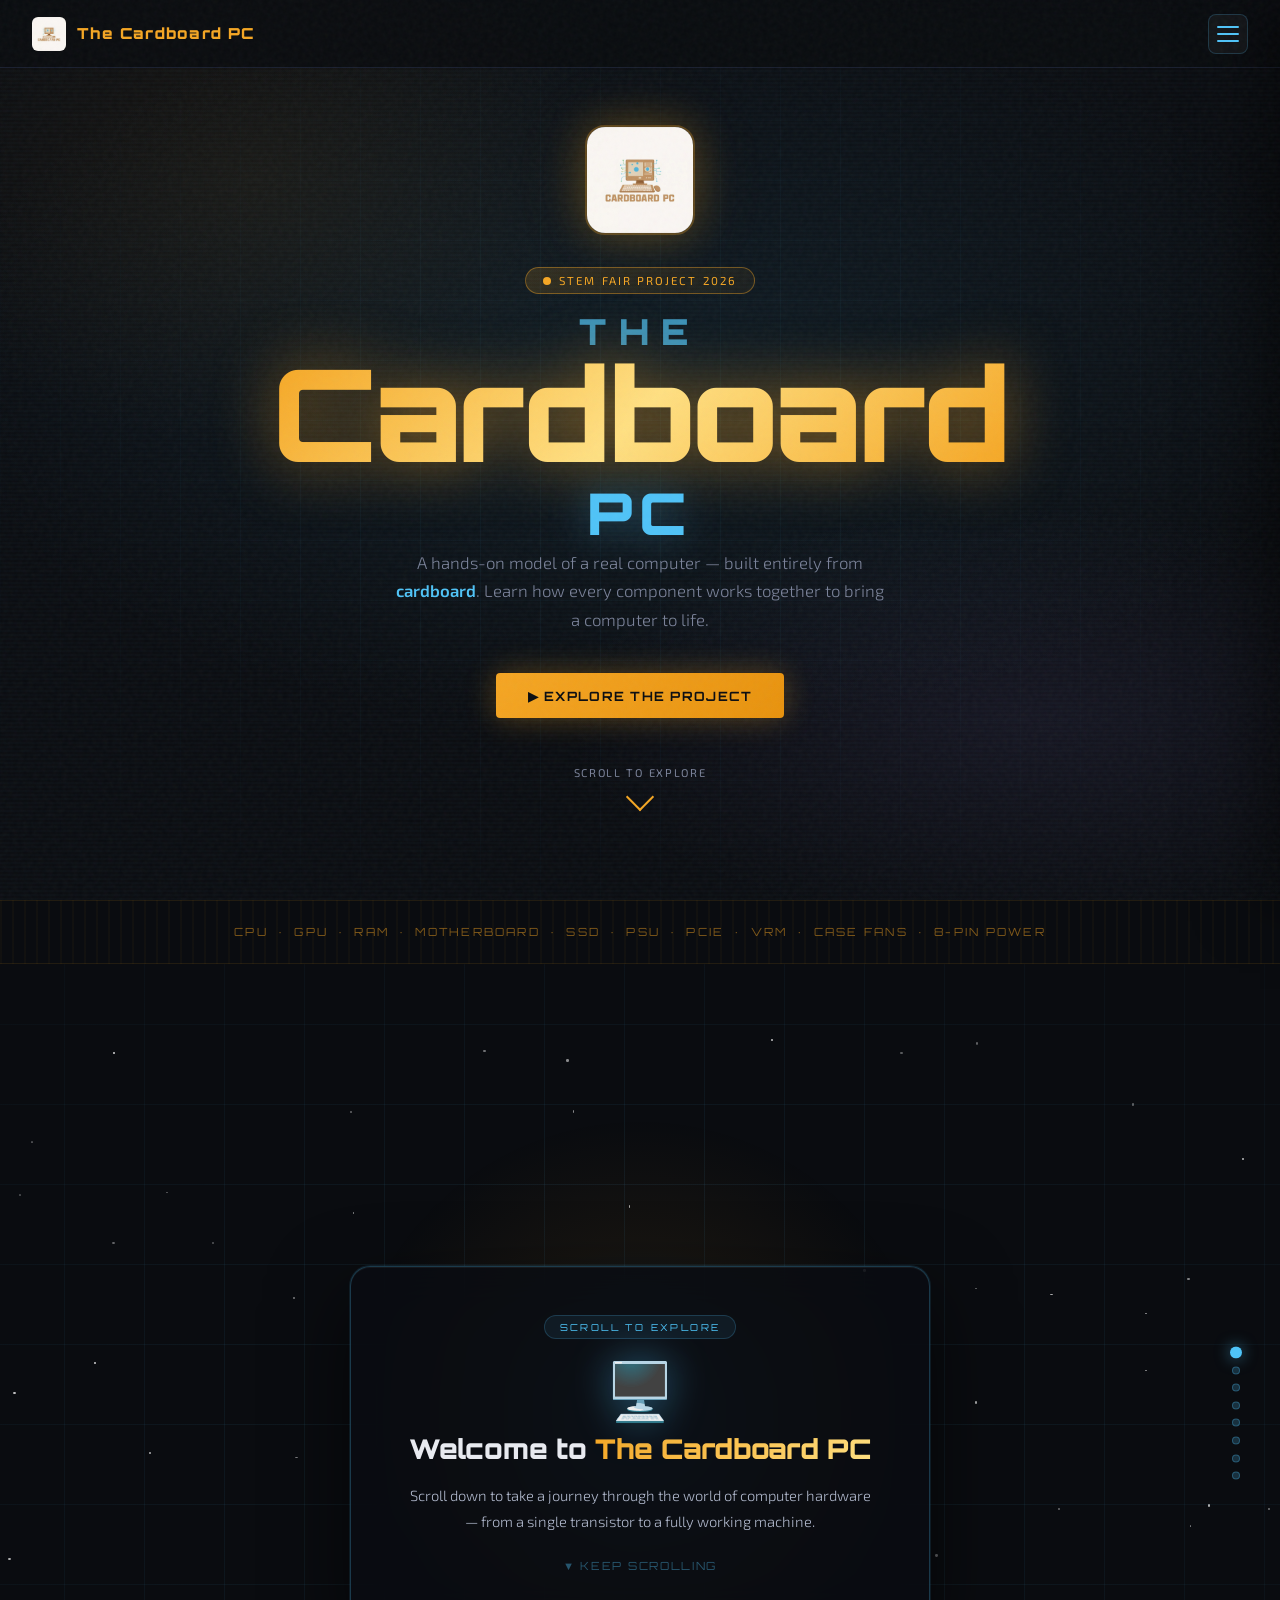
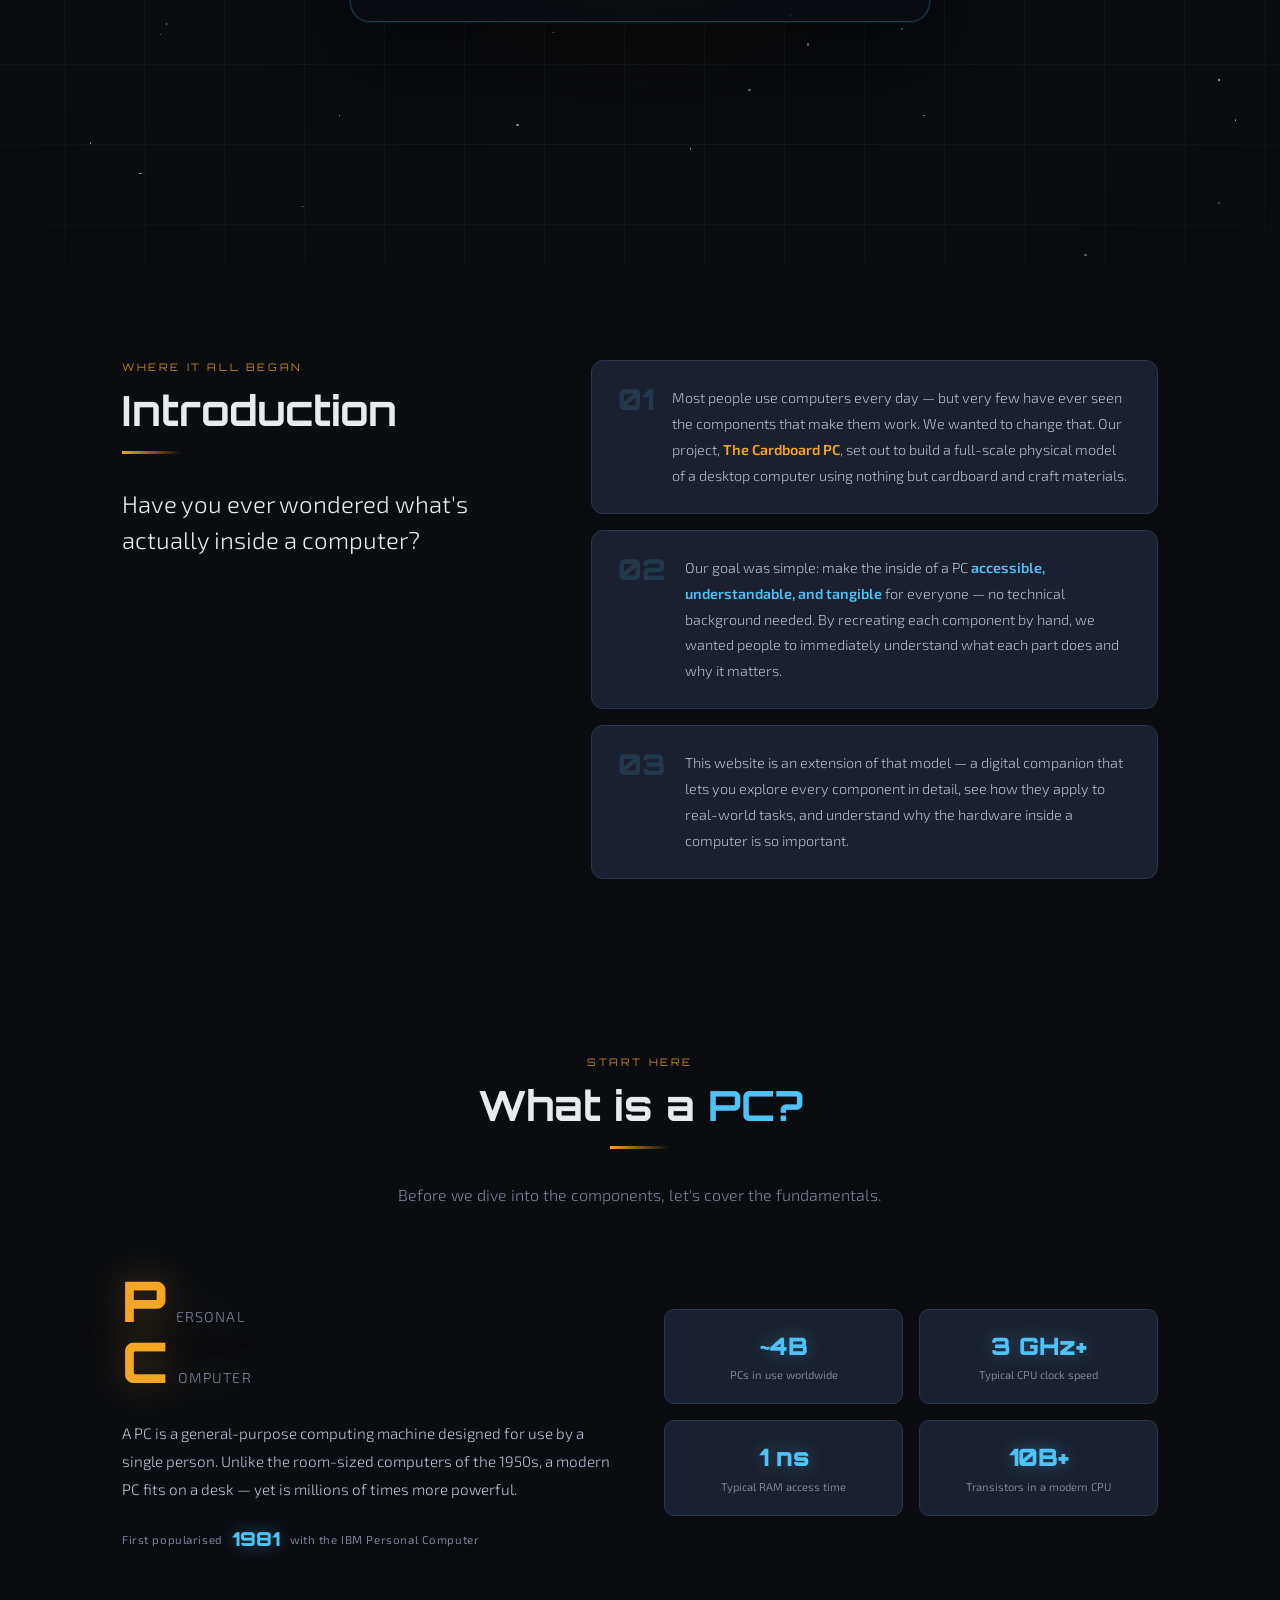
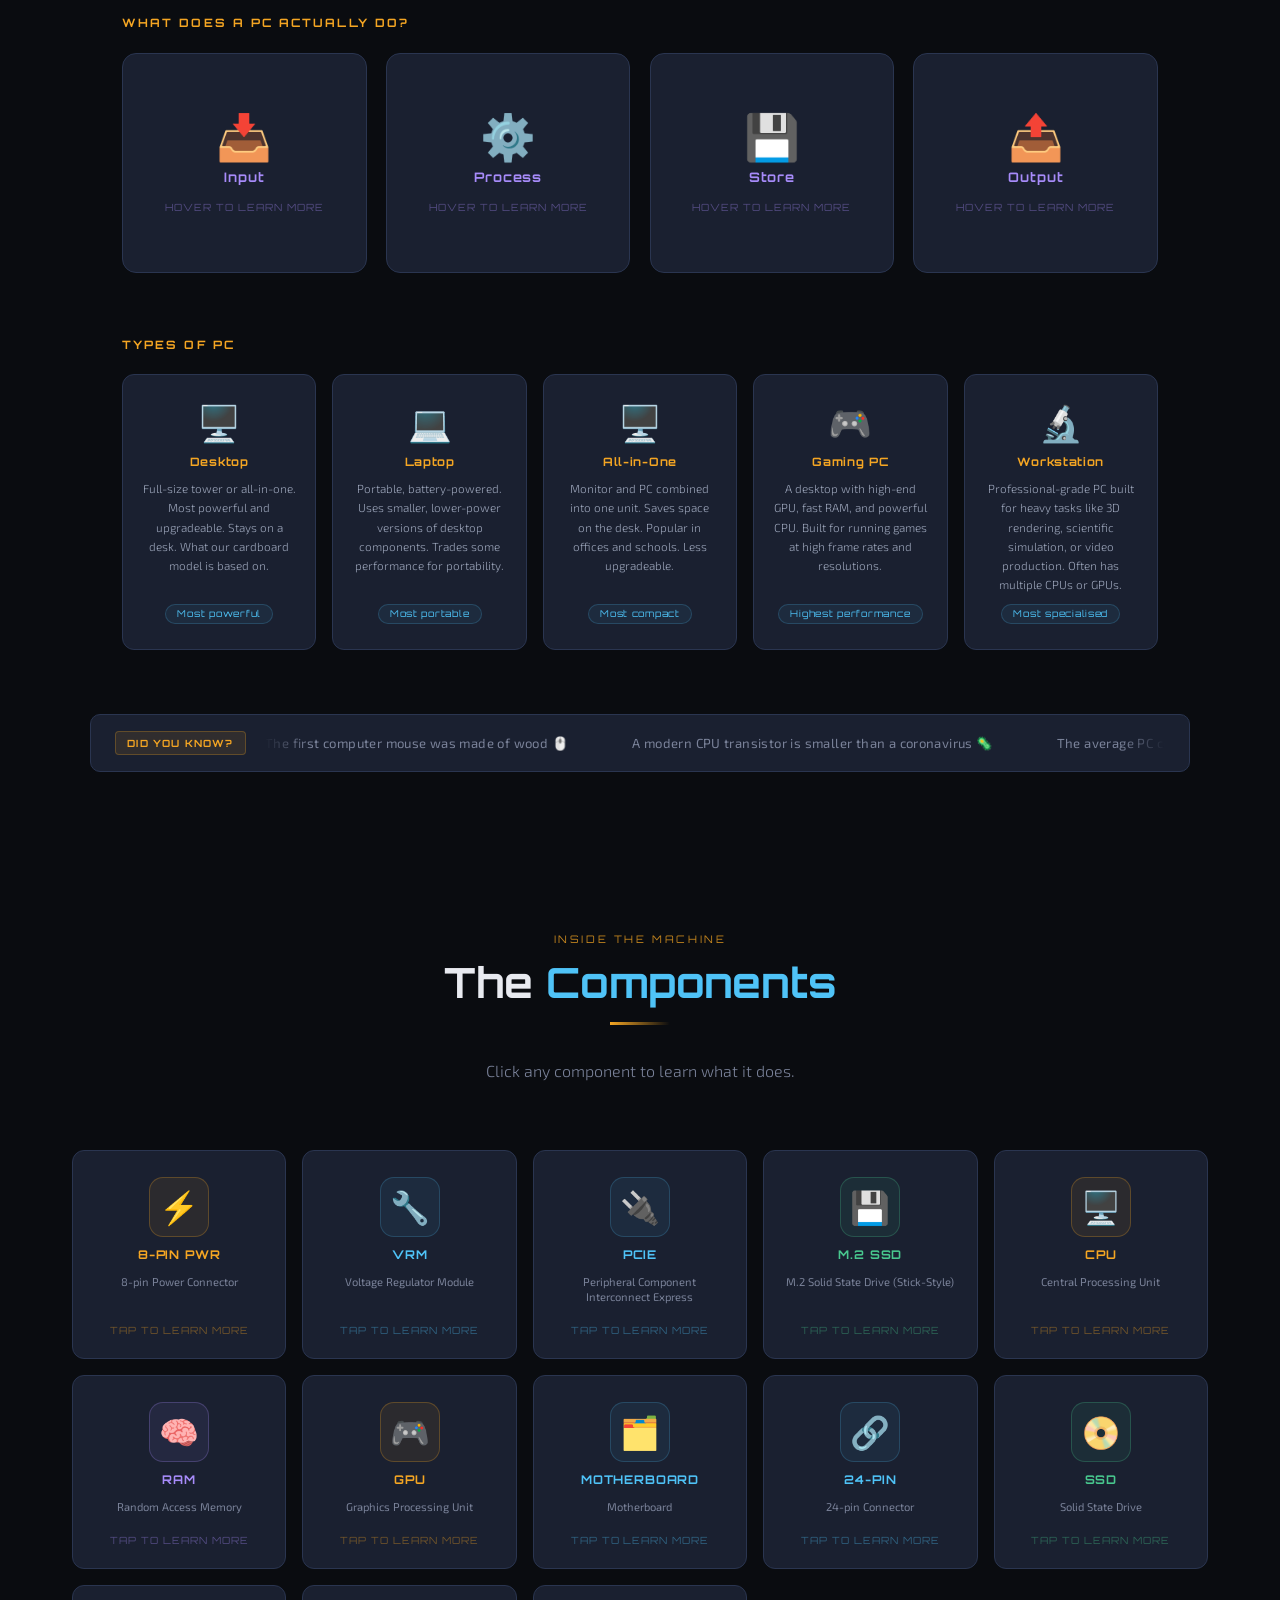
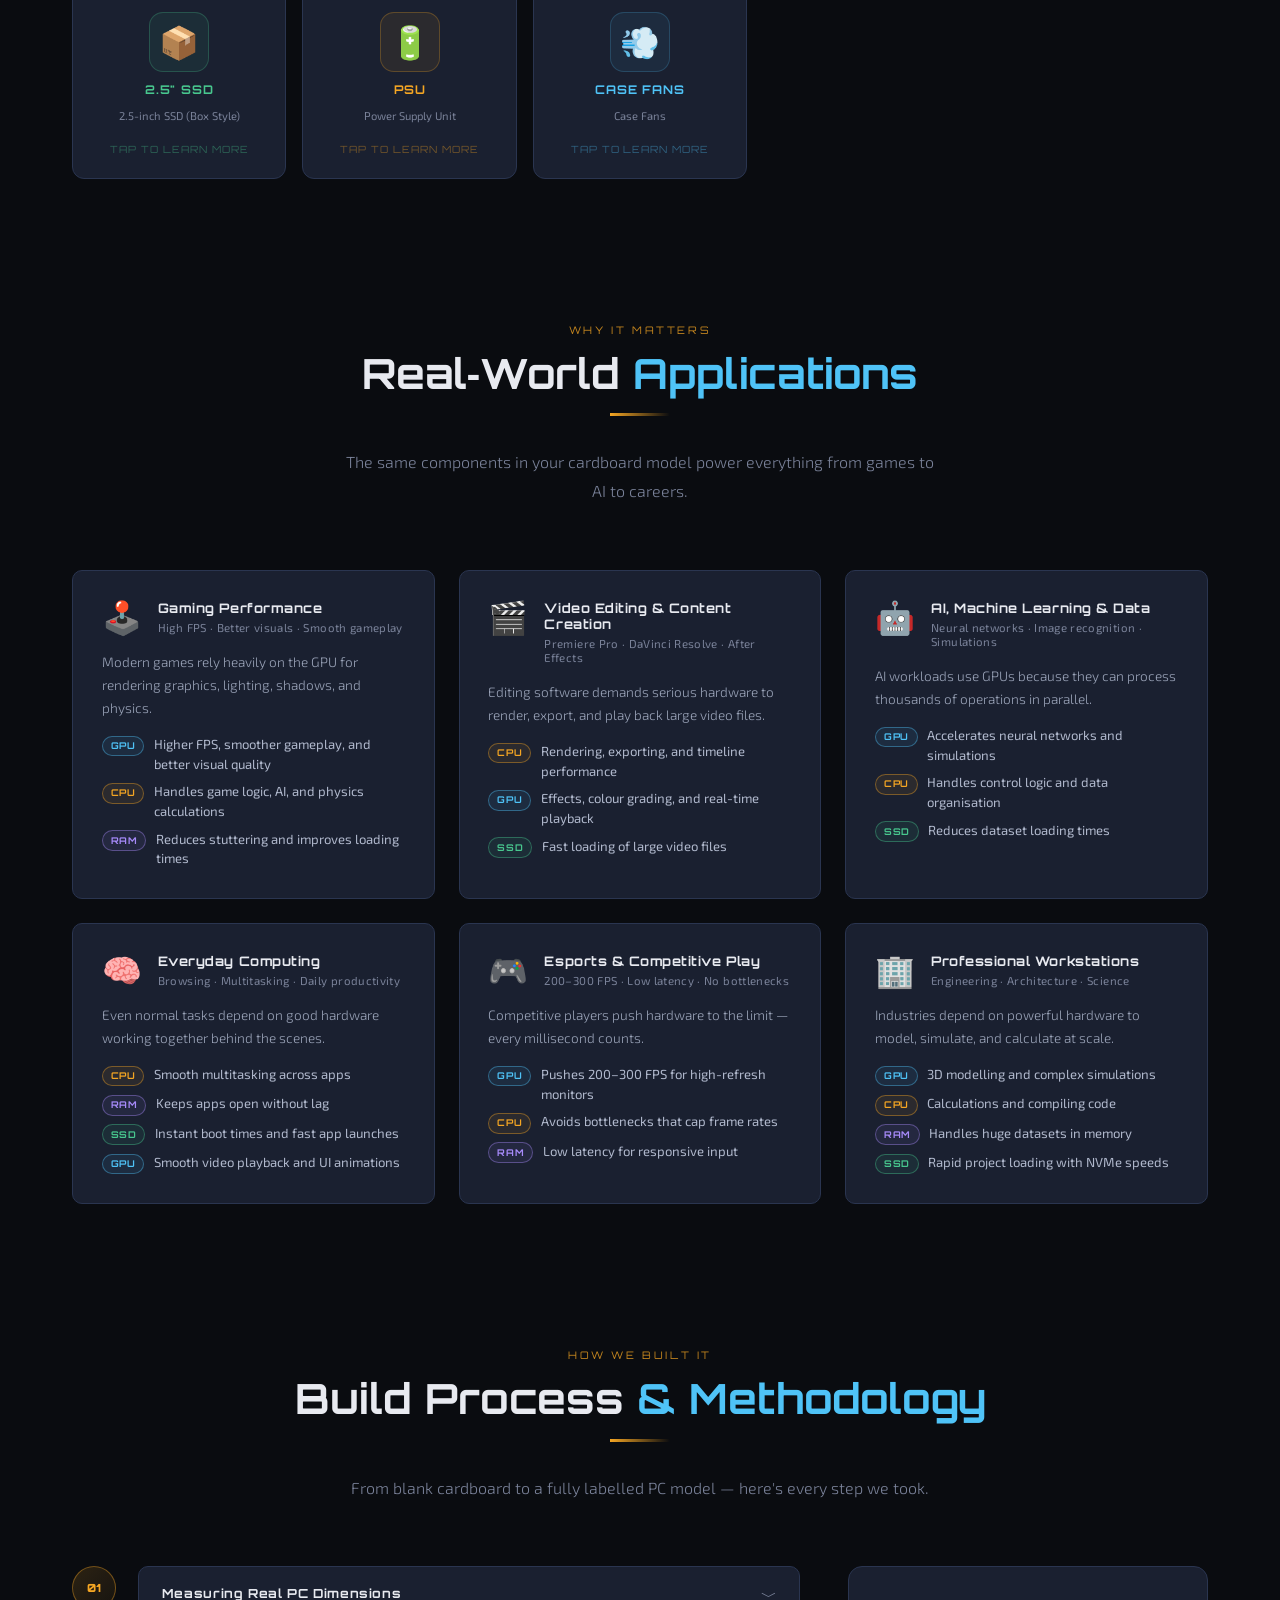
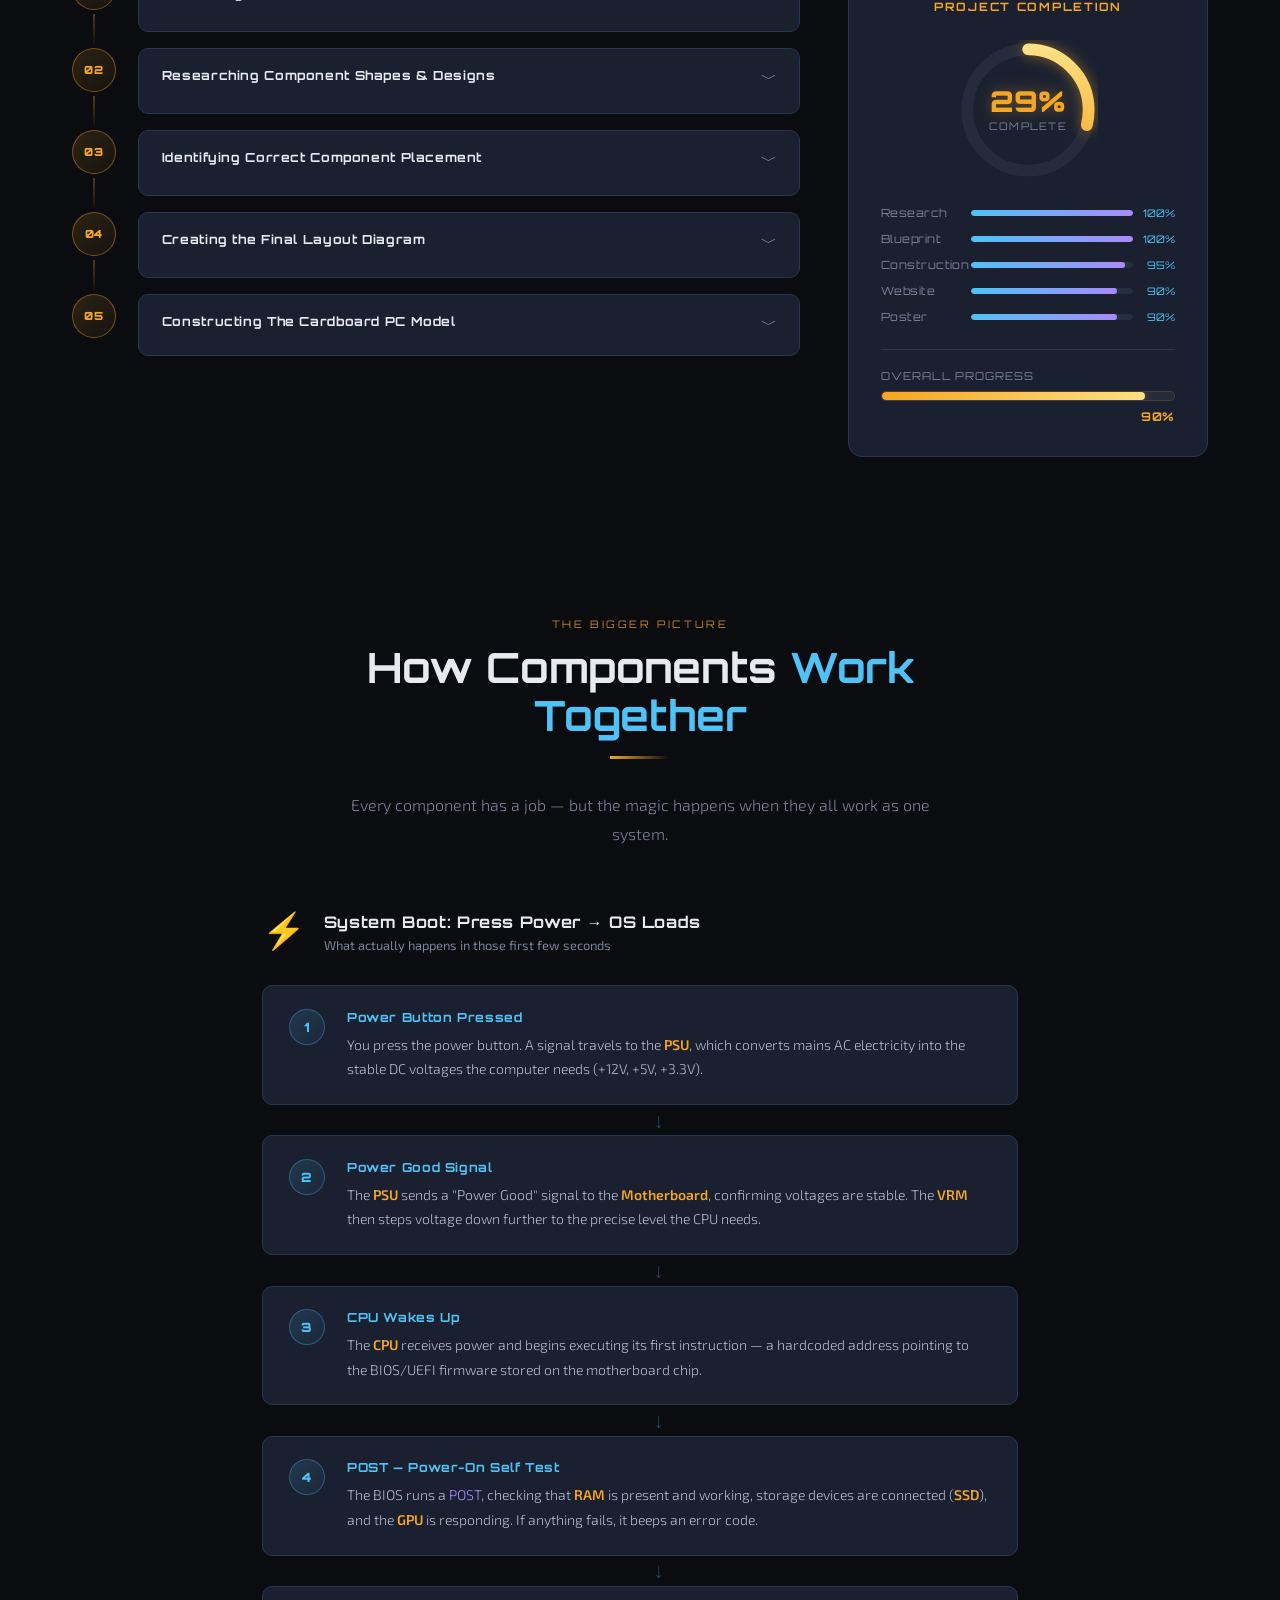
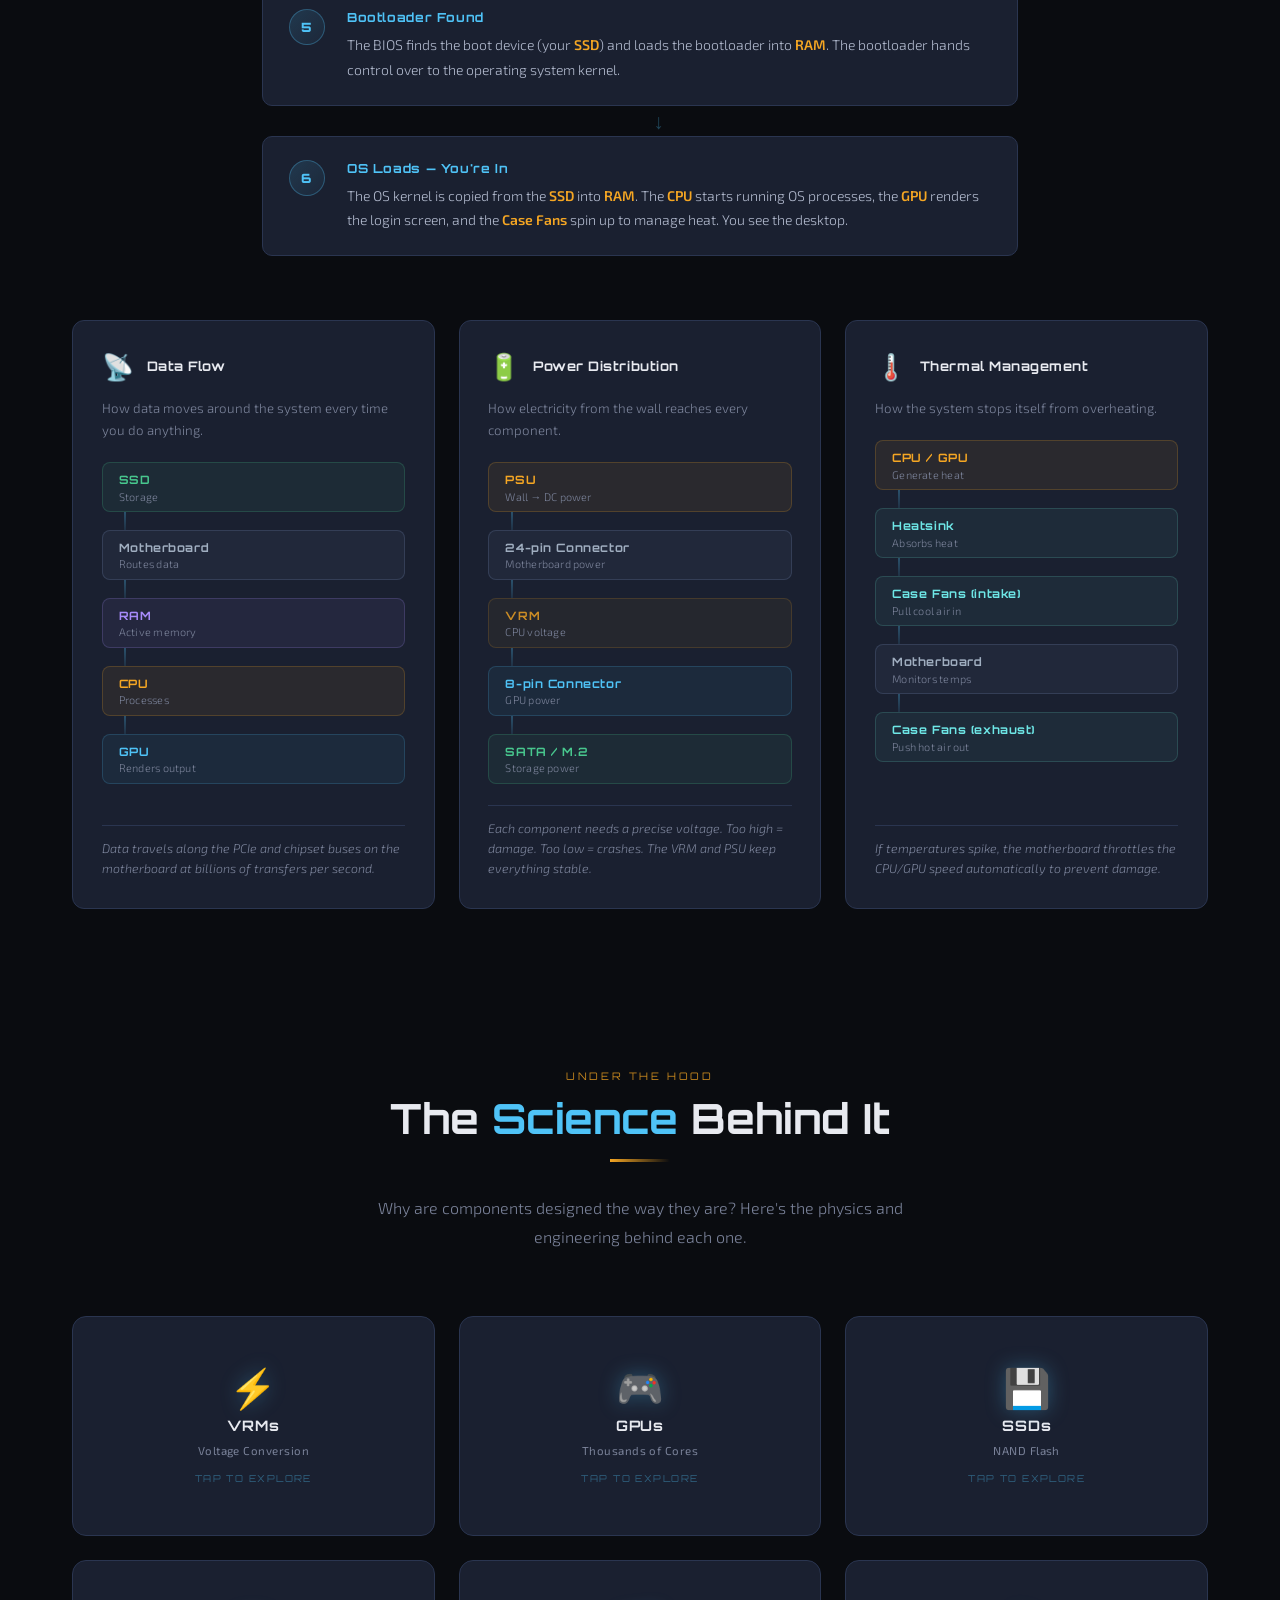
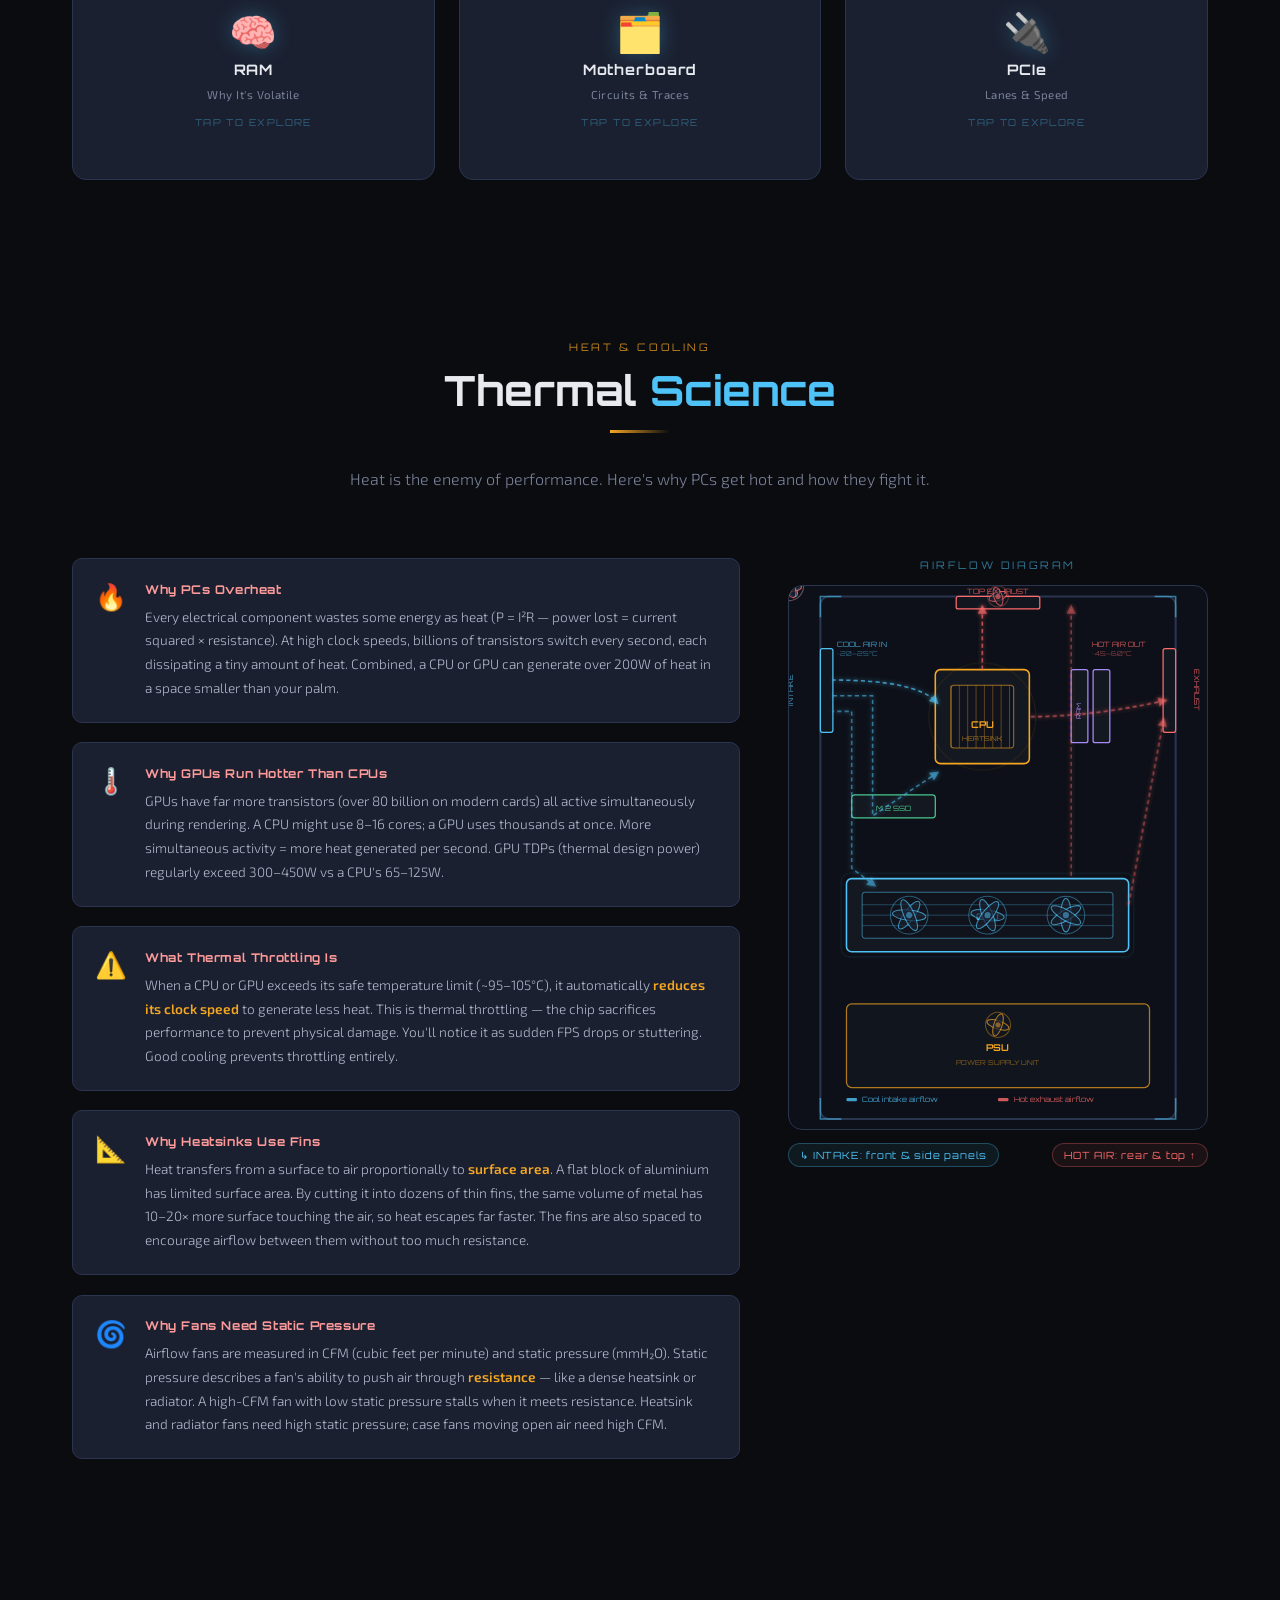
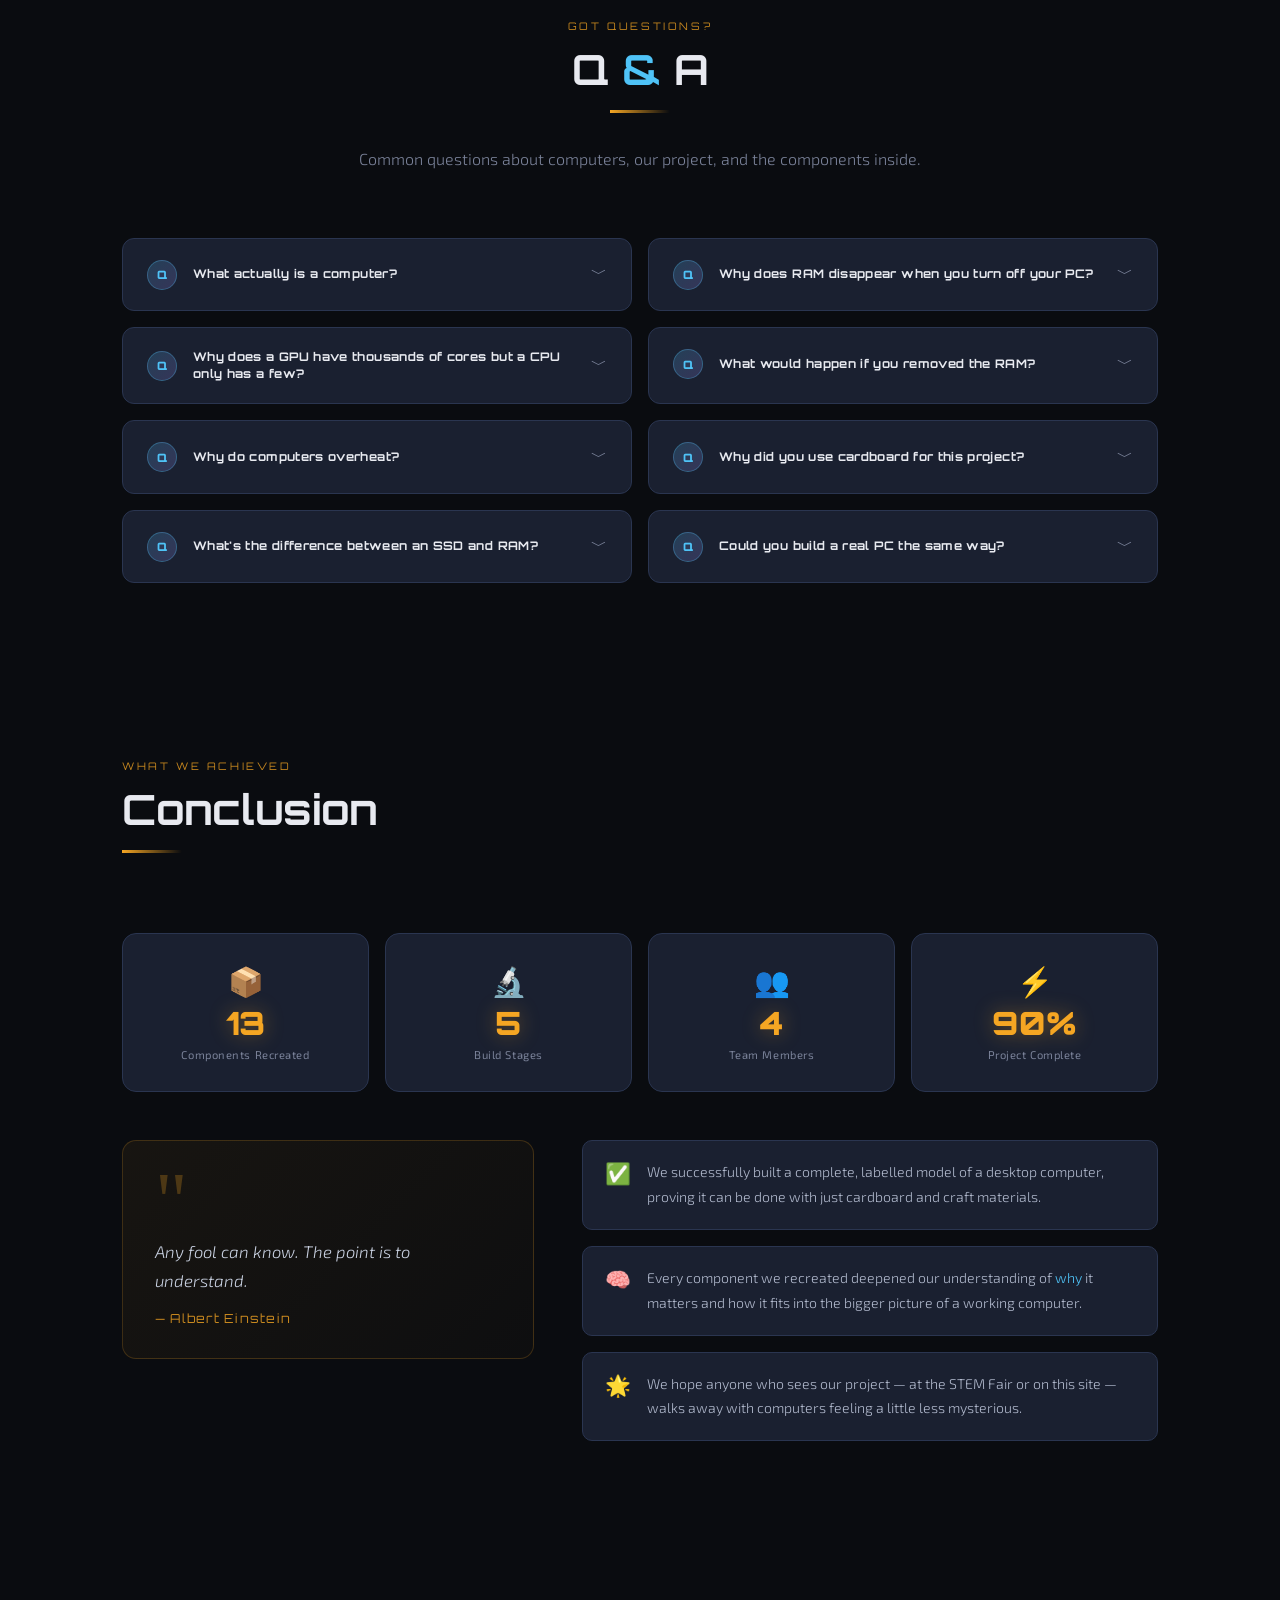
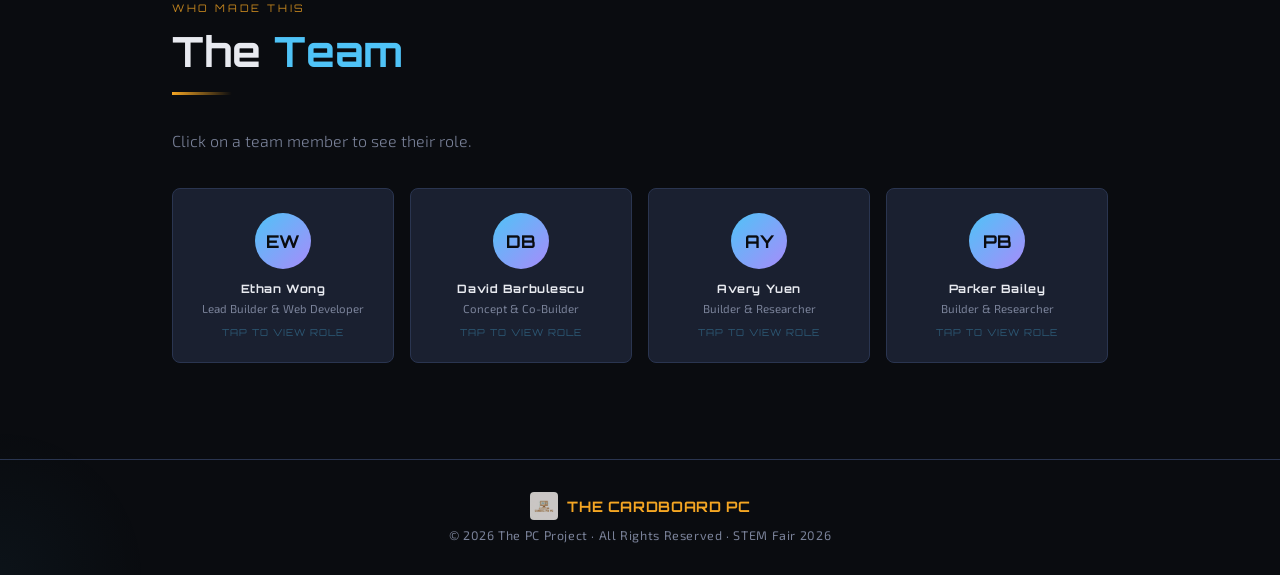
==== commit 825f7505: "Update title in index.html" ====
--- a/index.html
+++ b/index.html
@@ -3,7 +3,7 @@
 <head>
 <meta charset="UTF-8">
 <meta name="viewport" content="width=device-width, initial-scale=1.0">
-<title>The Cardboard PC – Components of a Computer</title>
+<title>The Cardboard PC</title>
 <link rel="icon" type="image/png" href="logo.png">
 <link href="https://fonts.googleapis.com/css2?family=Orbitron:wght@400;700;900&family=Exo+2:wght@300;400;600&display=swap" rel="stylesheet">
 <link rel="stylesheet" href="style.css">
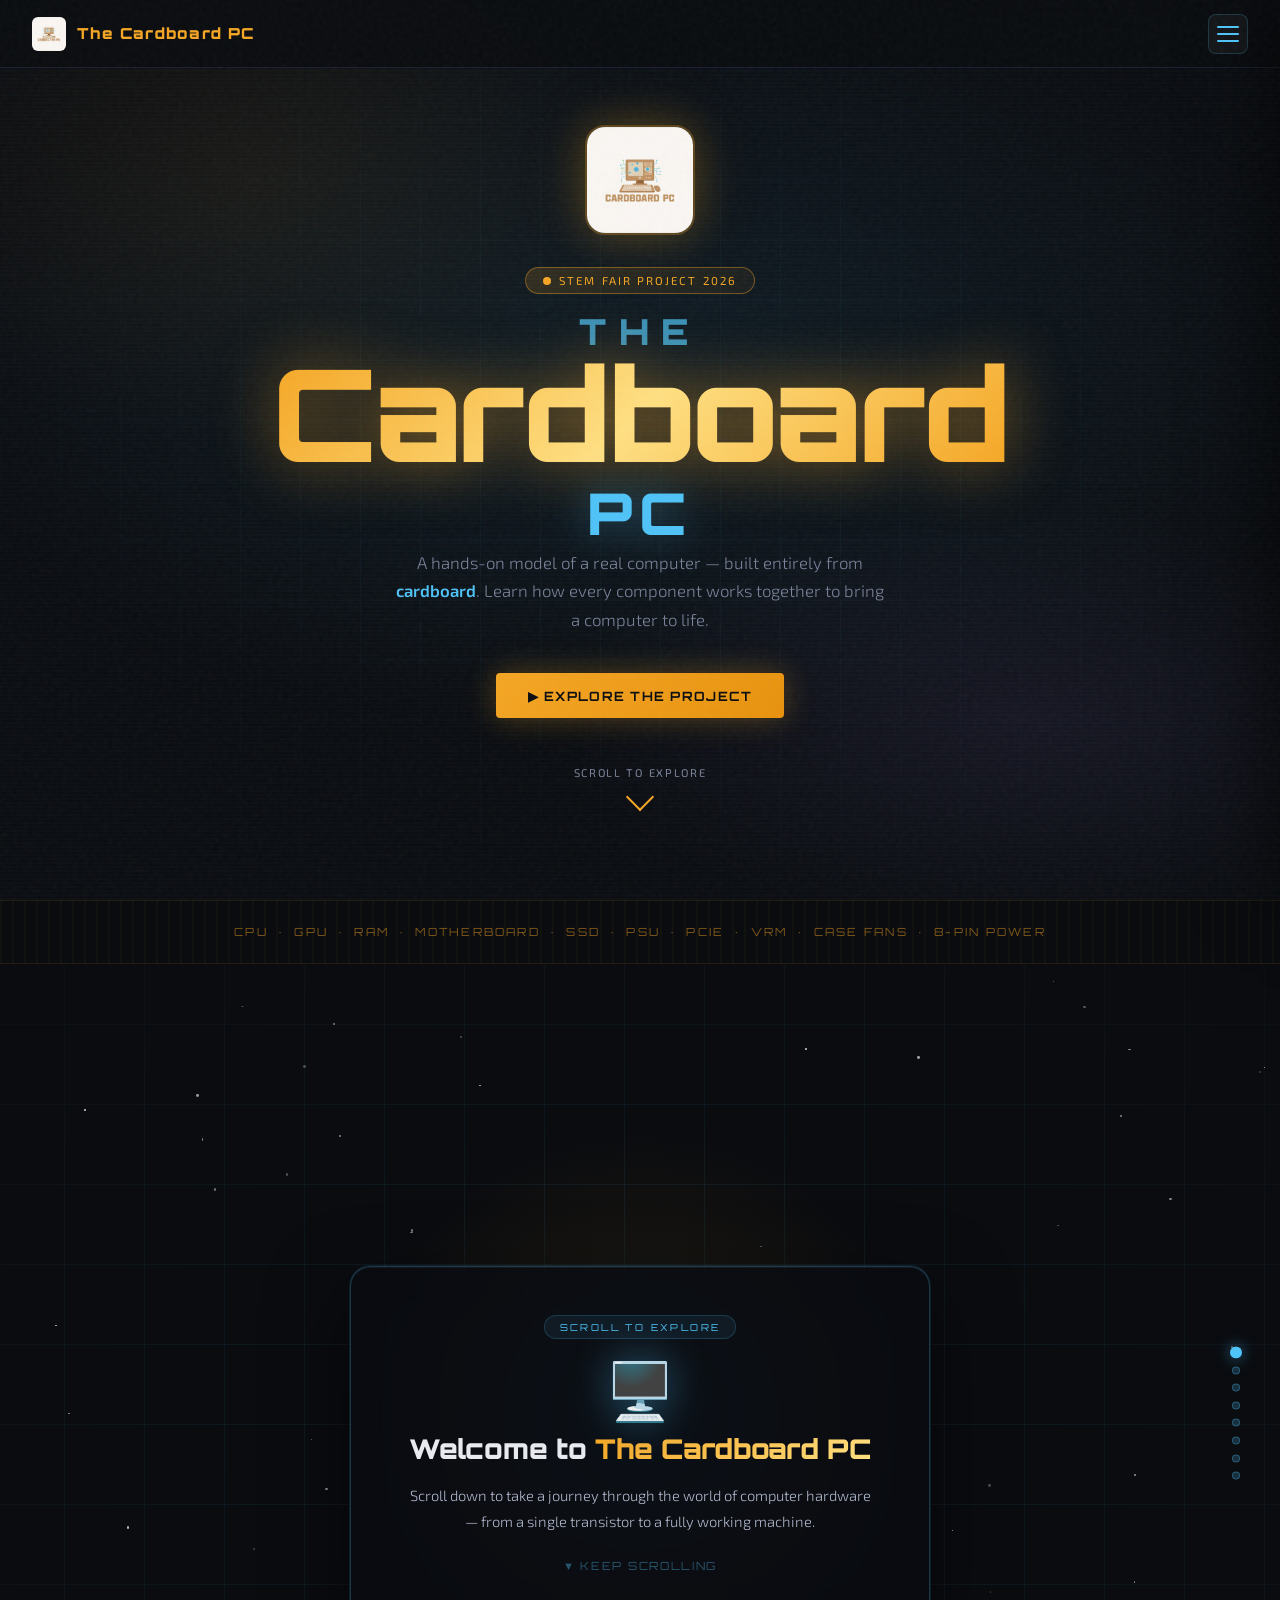
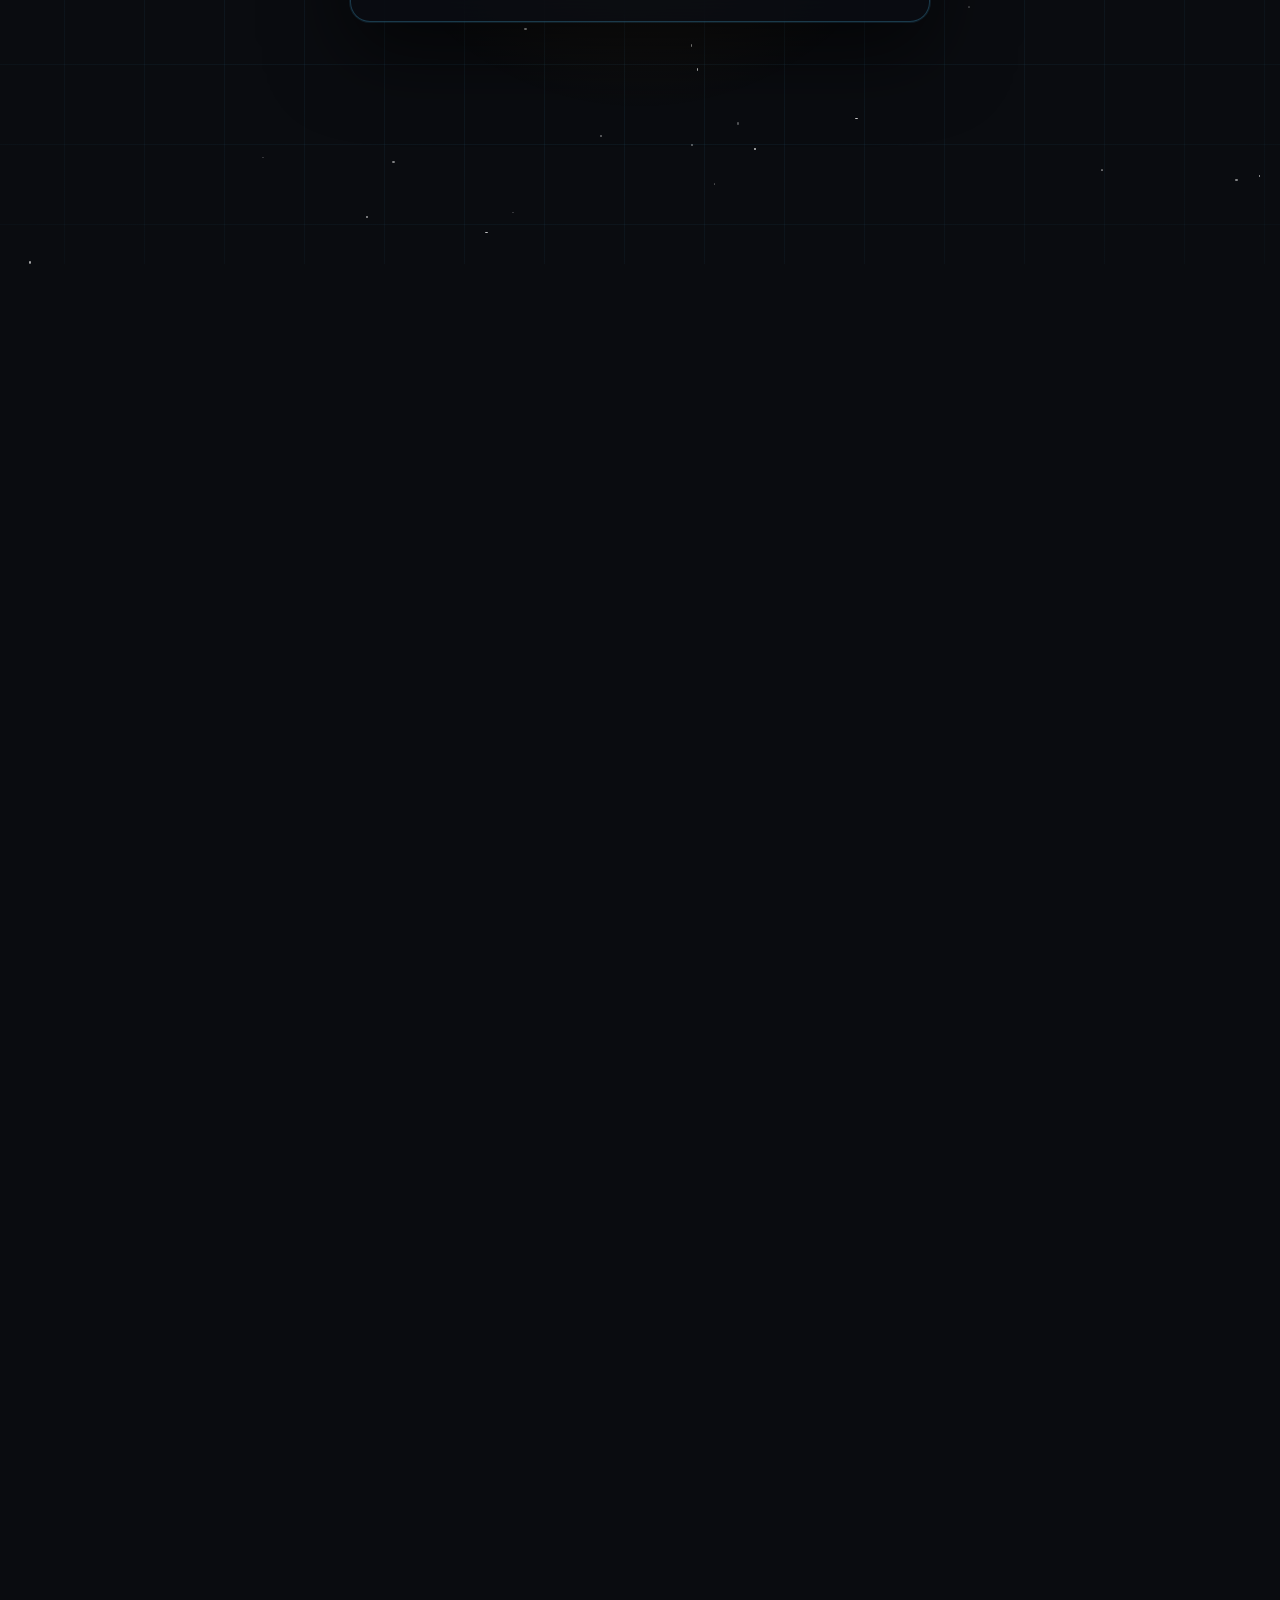
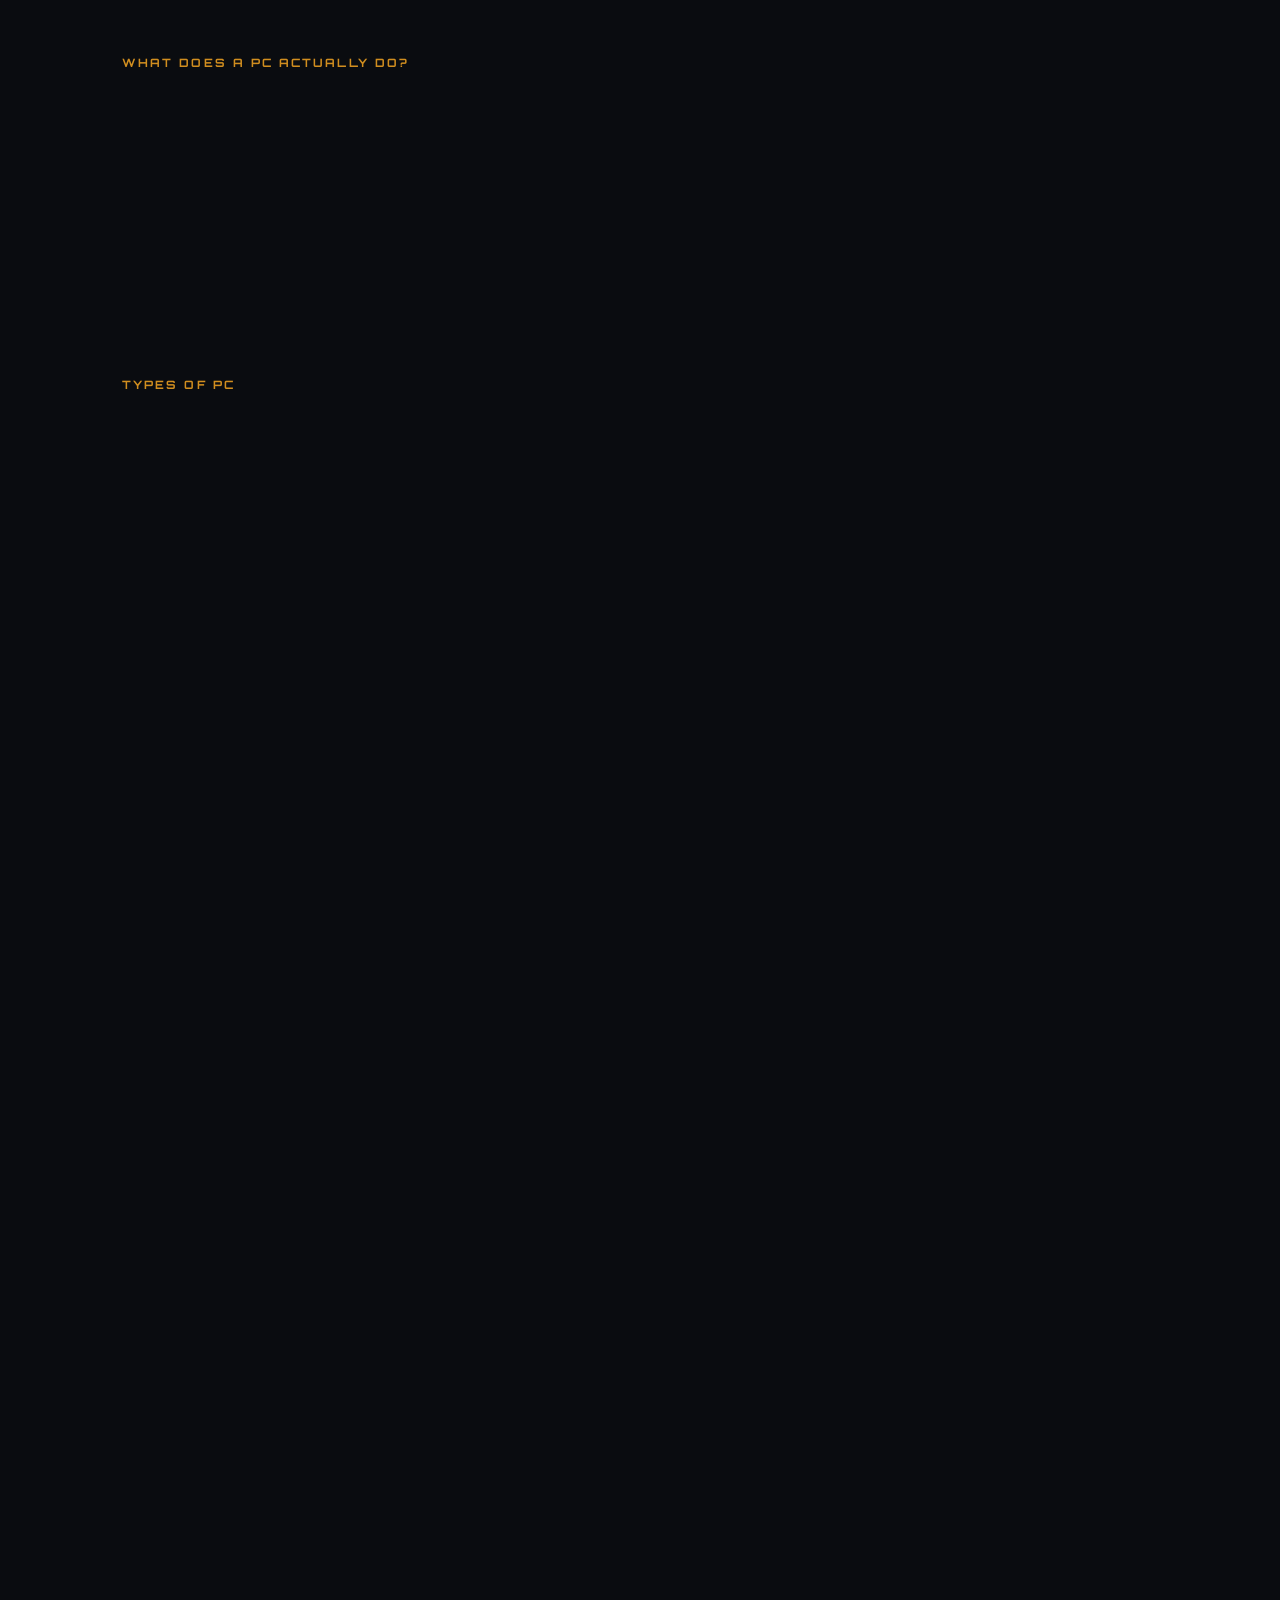
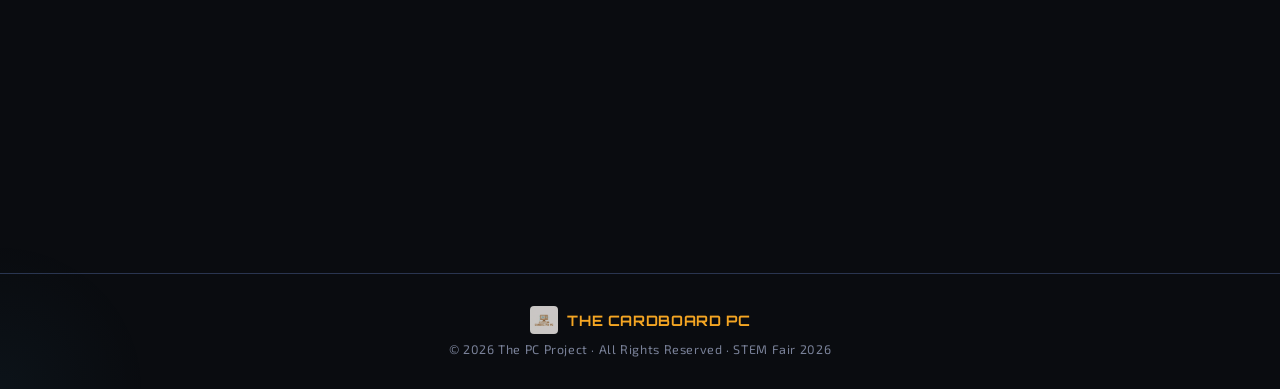
==== commit 034cd066: "Update print statement to reflect new message" ====
--- a/index.html
+++ b/index.html
@@ -3,7 +3,7 @@
 <head>
 <meta charset="UTF-8">
 <meta name="viewport" content="width=device-width, initial-scale=1.0">
-<title>The Cardboard PC</title>
+<title>The Cardboard PC – Components of a Computer</title>
 <link rel="icon" type="image/png" href="logo.png">
 <link href="https://fonts.googleapis.com/css2?family=Orbitron:wght@400;700;900&family=Exo+2:wght@300;400;600&display=swap" rel="stylesheet">
 <link rel="stylesheet" href="style.css">
@@ -25,15 +25,17 @@
     <div class="nav-drawer-inner">
       <a href="#intro"        class="drawer-link" data-num="01">Introduction</a>
       <a href="#basics"       class="drawer-link" data-num="02">PC Basics</a>
-      <a href="#components"   class="drawer-link" data-num="03">Components</a>
-      <a href="#build"        class="drawer-link" data-num="04">Build Process</a>
-      <a href="#applications" class="drawer-link" data-num="05">Applications</a>
+      <a href="#build"        class="drawer-link" data-num="03">Build Process</a>
+      <a href="#applications" class="drawer-link" data-num="04">Applications</a>
+      <a href="#interactive"  class="drawer-link" data-num="05">Components</a>
       <a href="#workflow"     class="drawer-link" data-num="06">How It Works</a>
       <a href="#science"      class="drawer-link" data-num="07">The Science</a>
       <a href="#thermal"      class="drawer-link" data-num="08">Thermal</a>
-      <a href="#conclusion"   class="drawer-link" data-num="09">Conclusion</a>
-      <a href="#qna"          class="drawer-link" data-num="10">Q &amp; A</a>
-      <a href="#team"         class="drawer-link" data-num="11">Team</a>
+      <a href="#benchmarks"   class="drawer-link" data-num="09">Benchmarks</a>
+      <a href="#heatmap"      class="drawer-link" data-num="10">Heat Map</a>
+      <a href="#conclusion"   class="drawer-link" data-num="11">Conclusion</a>
+      <a href="#qna"          class="drawer-link" data-num="12">Q &amp; A</a>
+      <a href="#team"         class="drawer-link" data-num="13">Team</a>
     </div>
   </div>
   <div class="nav-backdrop" id="nav-backdrop"></div>
@@ -398,33 +400,6 @@
     </div>
   </div>
 
-</div>
-
-<!-- COMPONENTS -->
-<div id="components">
-  <div class="components-header reveal">
-    <div class="section-label">Inside the machine</div>
-    <h2 class="section-title">The <span class="hl">Components</span></h2>
-    <div class="sep"></div>
-    <p class="section-desc">Click any component to learn what it does.</p>
-  </div>
-  <div class="comp-grid" id="comp-grid"></div>
-</div>
-
-<!-- MODAL -->
-<div class="modal-overlay" id="modal-overlay">
-  <div class="modal" id="modal">
-    <div class="modal-top-bar"></div>
-    <button class="modal-close" id="modal-close">✕</button>
-    <div class="modal-header">
-      <div class="modal-icon" id="modal-icon"></div>
-      <div class="modal-titles">
-        <div class="modal-abbr" id="modal-abbr"></div>
-        <div class="modal-full" id="modal-full"></div>
-      </div>
-    </div>
-    <div class="modal-body" id="modal-body"></div>
-  </div>
 </div>
 
 <!-- REAL WORLD APPLICATIONS -->
@@ -693,6 +668,31 @@
       </div>
     </div>
 
+  </div>
+</div>
+
+<!-- INTERACTIVE 3D MODEL -->
+<div id="interactive">
+  <div class="components-header reveal">
+    <div class="section-label">Try it yourself</div>
+    <h2 class="section-title">3D Interactive <span class="hl">Model</span></h2>
+    <div class="sep"></div>
+    <p class="section-desc">Drag to rotate 360°. Scroll to zoom. Click any component to inspect it. Press the power button on the PC to boot it up.</p>
+  </div>
+
+  <div class="model-3d-wrap reveal-zoom">
+    <iframe
+      src="pc-3d.html"
+      id="pc-3d-frame"
+      title="The Cardboard PC — 3D Interactive Model"
+      allowfullscreen
+    ></iframe>
+    <div class="model-3d-hint">
+      <span>🖱 Drag to rotate</span>
+      <span>🔍 Scroll to zoom</span>
+      <span>👆 Click to inspect</span>
+      <span>⏻ Click power button to boot</span>
+    </div>
   </div>
 </div>
 
@@ -1305,6 +1305,204 @@
   </div>
 </div>
 
+<!-- PERFORMANCE BENCHMARKS -->
+<div id="benchmarks">
+  <div class="components-header reveal">
+    <div class="section-label">Real-world numbers</div>
+    <h2 class="section-title">Performance <span class="hl">Benchmarks</span></h2>
+    <div class="sep"></div>
+    <p class="section-desc">Click a category to see how different components compare. Hover a bar for details.</p>
+  </div>
+
+  <div class="bench-wrap reveal-zoom">
+    <!-- category tabs -->
+    <div class="bench-tabs" id="bench-tabs">
+      <button class="bench-tab active" data-cat="gaming">🎮 Gaming FPS</button>
+      <button class="bench-tab" data-cat="render">🎬 Rendering</button>
+      <button class="bench-tab" data-cat="ai">🤖 AI Tasks</button>
+      <button class="bench-tab" data-cat="boot">⚡ Boot Speed</button>
+    </div>
+
+    <div class="bench-chart" id="bench-chart"></div>
+
+    <div class="bench-legend">
+      <span class="bench-legend-item"><span style="background:#f5a623"></span> High-end</span>
+      <span class="bench-legend-item"><span style="background:#4fc3f7"></span> Mid-range</span>
+      <span class="bench-legend-item"><span style="background:#a78bfa"></span> Budget</span>
+    </div>
+  </div>
+</div>
+
+<!-- HEAT MAP -->
+<div id="heatmap">
+  <div class="components-header reveal">
+    <div class="section-label">Thermal analysis</div>
+    <h2 class="section-title">PC <span class="hl">Heat Map</span></h2>
+    <div class="sep"></div>
+    <p class="section-desc">See where heat builds up inside a PC. Toggle between idle and gaming load. Hover a component to see its temperature.</p>
+  </div>
+
+  <div class="heatmap-wrap reveal-zoom">
+    <div class="heatmap-controls">
+      <button class="hm-btn active" id="hm-idle">❄️ Idle</button>
+      <button class="hm-btn" id="hm-gaming">🔥 Gaming Load</button>
+      <button class="hm-btn" id="hm-render">⚙️ Rendering</button>
+    </div>
+
+    <div class="heatmap-scene" id="heatmap-scene">
+
+      <!-- Case outline -->
+      <svg viewBox="0 0 520 480" class="heatmap-svg" xmlns="http://www.w3.org/2000/svg" id="hm-svg">
+        <defs>
+          <radialGradient id="hg-cpu" cx="50%" cy="50%" r="50%">
+            <stop offset="0%" stop-color="#ef4444" stop-opacity="0.9"/>
+            <stop offset="100%" stop-color="#ef4444" stop-opacity="0"/>
+          </radialGradient>
+          <radialGradient id="hg-gpu" cx="50%" cy="50%" r="50%">
+            <stop offset="0%" stop-color="#f97316" stop-opacity="0.9"/>
+            <stop offset="100%" stop-color="#f97316" stop-opacity="0"/>
+          </radialGradient>
+          <radialGradient id="hg-psu" cx="50%" cy="50%" r="50%">
+            <stop offset="0%" stop-color="#eab308" stop-opacity="0.7"/>
+            <stop offset="100%" stop-color="#eab308" stop-opacity="0"/>
+          </radialGradient>
+          <radialGradient id="hg-vrm" cx="50%" cy="50%" r="50%">
+            <stop offset="0%" stop-color="#f59e0b" stop-opacity="0.8"/>
+            <stop offset="100%" stop-color="#f59e0b" stop-opacity="0"/>
+          </radialGradient>
+          <filter id="hblur"><feGaussianBlur stdDeviation="18"/></filter>
+          <filter id="hblur2"><feGaussianBlur stdDeviation="10"/></filter>
+        </defs>
+
+        <!-- Case background -->
+        <rect x="20" y="10" width="480" height="460" rx="8" fill="#0d1117" stroke="#2a3550" stroke-width="2"/>
+        <!-- shelf divider -->
+        <rect x="20" y="370" width="480" height="2" fill="#2a3550"/>
+        <!-- side wall highlight -->
+        <rect x="488" y="10" width="12" height="460" rx="0 8 8 0" fill="#12161e"/>
+
+        <!-- HEAT BLOBS (behind everything) -->
+        <g id="hm-heat-layer">
+          <ellipse id="hm-cpu-heat" cx="130" cy="110" rx="70" ry="65" fill="url(#hg-cpu)" filter="url(#hblur)" opacity="0"/>
+          <ellipse id="hm-gpu-heat" cx="320" cy="160" rx="55" ry="100" fill="url(#hg-gpu)" filter="url(#hblur)" opacity="0"/>
+          <ellipse id="hm-psu-heat" cx="390" cy="420" rx="60" ry="35" fill="url(#hg-psu)" filter="url(#hblur2)" opacity="0"/>
+          <ellipse id="hm-vrm-heat" cx="100" cy="200" rx="40" ry="35" fill="url(#hg-vrm)" filter="url(#hblur2)" opacity="0"/>
+          <ellipse id="hm-ram-heat" cx="200" cy="195" rx="80" ry="20" fill="url(#hg-vrm)" filter="url(#hblur2)" opacity="0"/>
+        </g>
+
+        <!-- AIRFLOW ARROWS -->
+        <g id="hm-airflow" opacity="0">
+          <!-- intake arrows (blue, coming in from left/top) -->
+          <g class="hm-arrow intake">
+            <path d="M20 80 L60 80" stroke="#4fc3f7" stroke-width="2" stroke-dasharray="6 3" marker-end="url(#arr-in)"/>
+            <path d="M20 160 L60 160" stroke="#4fc3f7" stroke-width="2" stroke-dasharray="6 3" marker-end="url(#arr-in)"/>
+          </g>
+          <!-- exhaust arrows (red, going out top/right) -->
+          <g class="hm-arrow exhaust">
+            <path d="M420 10 L420 50" stroke="#ef4444" stroke-width="2" stroke-dasharray="6 3" marker-end="url(#arr-out)" transform="rotate(90,420,30)"/>
+            <path d="M460 10 L460 50" stroke="#ef4444" stroke-width="2" stroke-dasharray="6 3" marker-end="url(#arr-out)" transform="rotate(90,460,30)"/>
+          </g>
+          <defs>
+            <marker id="arr-in" markerWidth="6" markerHeight="6" refX="3" refY="3" orient="auto">
+              <path d="M0,0 L6,3 L0,6 Z" fill="#4fc3f7"/>
+            </marker>
+            <marker id="arr-out" markerWidth="6" markerHeight="6" refX="3" refY="3" orient="auto">
+              <path d="M0,0 L6,3 L0,6 Z" fill="#ef4444"/>
+            </marker>
+          </defs>
+        </g>
+
+        <!-- MOTHERBOARD -->
+        <rect x="45" y="30" width="340" height="310" rx="4" fill="#0a1628" stroke="#1e3a5f" stroke-width="1.5"/>
+
+        <!-- CPU -->
+        <g class="hm-comp" id="hmc-cpu" data-id="cpu">
+          <rect x="80" y="65" width="90" height="90" rx="4" fill="#1a2535" stroke="#f5a623" stroke-width="1.5"/>
+          <rect x="92" y="77" width="66" height="66" rx="2" fill="#0d1825" stroke="#f5a62360" stroke-width="1"/>
+          <text x="125" y="115" text-anchor="middle" fill="#f5a623" font-size="11" font-weight="700" font-family="Orbitron,monospace">CPU</text>
+          <text x="125" y="130" text-anchor="middle" fill="#7a8299" font-size="7" font-family="Exo 2,sans-serif" id="hm-cpu-temp">20°C</text>
+        </g>
+
+        <!-- VRM -->
+        <g class="hm-comp" id="hmc-vrm" data-id="vrm">
+          <rect x="80" y="175" width="55" height="40" rx="3" fill="#141c2a" stroke="#f9731660" stroke-width="1"/>
+          <text x="107" y="200" text-anchor="middle" fill="#f97316" font-size="8" font-weight="700" font-family="Orbitron,monospace">VRM</text>
+          <text x="107" y="212" text-anchor="middle" fill="#7a8299" font-size="7" font-family="Exo 2,sans-serif" id="hm-vrm-temp">18°C</text>
+        </g>
+
+        <!-- RAM -->
+        <g class="hm-comp" id="hmc-ram" data-id="ram">
+          <rect x="150" y="178" width="120" height="15" rx="2" fill="#1a0030" stroke="#a78bfa60" stroke-width="1"/>
+          <rect x="150" y="198" width="120" height="15" rx="2" fill="#1a0030" stroke="#a78bfa60" stroke-width="1"/>
+          <text x="210" y="228" text-anchor="middle" fill="#a78bfa" font-size="8" font-weight="700" font-family="Orbitron,monospace">RAM</text>
+          <text x="210" y="238" text-anchor="middle" fill="#7a8299" font-size="7" font-family="Exo 2,sans-serif" id="hm-ram-temp">32°C</text>
+        </g>
+
+        <!-- GPU -->
+        <g class="hm-comp" id="hmc-gpu" data-id="gpu">
+          <rect x="290" y="65" width="58" height="190" rx="4" fill="#0d1a2a" stroke="#4fc3f7" stroke-width="1.5"/>
+          <text x="319" y="165" text-anchor="middle" fill="#4fc3f7" font-size="10" font-weight="700" font-family="Orbitron,monospace">GPU</text>
+          <text x="319" y="180" text-anchor="middle" fill="#7a8299" font-size="7" font-family="Exo 2,sans-serif" id="hm-gpu-temp">22°C</text>
+        </g>
+
+        <!-- Case Fans -->
+        <g class="hm-comp" id="hmc-fan1" data-id="fan1">
+          <circle cx="430" cy="100" r="42" fill="none" stroke="#94a3b860" stroke-width="1.5" stroke-dasharray="4 4"/>
+          <circle cx="430" cy="100" r="5" fill="#2a3550"/>
+          <text x="430" y="155" text-anchor="middle" fill="#94a3b8" font-size="8" font-family="Orbitron,monospace">FAN 1</text>
+        </g>
+        <g class="hm-comp" id="hmc-fan2" data-id="fan2">
+          <circle cx="170" cy="295" r="35" fill="none" stroke="#94a3b860" stroke-width="1.5" stroke-dasharray="4 4"/>
+          <circle cx="170" cy="295" r="5" fill="#2a3550"/>
+          <text x="170" y="342" text-anchor="middle" fill="#94a3b8" font-size="8" font-family="Orbitron,monospace">FAN 2</text>
+        </g>
+        <g class="hm-comp" id="hmc-fan3" data-id="fan3">
+          <circle cx="430" cy="310" r="30" fill="none" stroke="#94a3b860" stroke-width="1.5" stroke-dasharray="4 4"/>
+          <circle cx="430" cy="310" r="5" fill="#2a3550"/>
+          <text x="430" y="353" text-anchor="middle" fill="#94a3b8" font-size="8" font-family="Orbitron,monospace">FAN 3</text>
+        </g>
+
+        <!-- SSD -->
+        <g class="hm-comp" id="hmc-ssd" data-id="ssd">
+          <rect x="60" y="395" width="140" height="50" rx="4" fill="#071a10" stroke="#48c78e60" stroke-width="1"/>
+          <text x="130" y="425" text-anchor="middle" fill="#48c78e" font-size="9" font-weight="700" font-family="Orbitron,monospace">SSD</text>
+          <text x="130" y="437" text-anchor="middle" fill="#7a8299" font-size="7" font-family="Exo 2,sans-serif" id="hm-ssd-temp">28°C</text>
+        </g>
+
+        <!-- PSU -->
+        <g class="hm-comp" id="hmc-psu" data-id="psu">
+          <rect x="310" y="385" width="150" height="65" rx="4" fill="#1a1200" stroke="#f5a62360" stroke-width="1"/>
+          <text x="385" y="422" text-anchor="middle" fill="#f5a623" font-size="10" font-weight="700" font-family="Orbitron,monospace">PSU</text>
+          <text x="385" y="437" text-anchor="middle" fill="#7a8299" font-size="7" font-family="Exo 2,sans-serif" id="hm-psu-temp">35°C</text>
+        </g>
+
+        <!-- temp scale bar -->
+        <defs>
+          <linearGradient id="tempScale" x1="0%" x2="100%">
+            <stop offset="0%"   stop-color="#4fc3f7"/>
+            <stop offset="40%"  stop-color="#48c78e"/>
+            <stop offset="70%"  stop-color="#f5a623"/>
+            <stop offset="100%" stop-color="#ef4444"/>
+          </linearGradient>
+        </defs>
+        <rect x="45" y="460" width="200" height="8" rx="4" fill="url(#tempScale)"/>
+        <text x="45"  y="456" fill="#4fc3f7" font-size="7" font-family="Exo 2,sans-serif">Cool</text>
+        <text x="235" y="456" fill="#ef4444" font-size="7" font-family="Exo 2,sans-serif">Hot</text>
+      </svg>
+
+      <!-- hover tooltip -->
+      <div class="hm-tooltip" id="hm-tooltip">
+        <div class="hm-tt-name" id="hm-tt-name"></div>
+        <div class="hm-tt-temp" id="hm-tt-temp"></div>
+        <div class="hm-tt-desc" id="hm-tt-desc"></div>
+      </div>
+    </div>
+
+    <!-- temp legend -->
+    <div class="hm-temp-strip" id="hm-temp-strip"></div>
+  </div>
+</div>
+
 <!-- CONCLUSION -->
 <section id="conclusion">
 
@@ -1427,86 +1625,6 @@
 </footer>
 
 <script>
-/* ── COMPONENT DATA ── */
-const components = [
-  { abbr:"8-PIN PWR", full:"8-pin Power Connector", icon:"⚡", color:"orange",
-    desc:"A dedicated plug that delivers extra +12V power to high-performance components — most commonly graphics cards — when the motherboard slot alone isn't enough. Supplies up to 150W of stable power for demanding hardware.", bullets:[] },
-  { abbr:"VRM", full:"Voltage Regulator Module", icon:"🔧", color:"",
-    desc:"A component on the motherboard that regulates voltage from the power supply and delivers the correct voltage to the CPU/GPU.",
-    bullets:["Converts high input voltage (e.g. 12V PSU) to lower voltage needed by CPU/GPU (e.g. 1.1–1.3V)","Ensures stable and consistent power to prevent crashes or damage","Helps with overclocking by providing clean power"] },
-  { abbr:"PCIe", full:"Peripheral Component Interconnect Express", icon:"🔌", color:"",
-    desc:"A high-speed expansion slot on the motherboard used to connect powerful components like the GPU.",
-    bullets:["Connects devices like the GPU to the motherboard","Transfers data between GPU and CPU at very high speeds","Uses 'Lanes' (x1, x4, x8, x16) to increase data speed — most GPUs use PCIe x16","Allows gaming, video editing, and 3D applications to run efficiently"] },
-  { abbr:"M.2 SSD", full:"M.2 Solid State Drive (Stick-Style)", icon:"💾", color:"green",
-    desc:"A small, stick-style SSD that plugs directly into a special slot on the motherboard. Because it plugs straight in, it can be faster and more efficient than the box-style SSD.", bullets:[] },
-  { abbr:"CPU", full:"Central Processing Unit", icon:"🖥️", color:"orange",
-    desc:"The brain of the computer. It processes instructions, performs calculations, and manages data for all programs.", bullets:[] },
-  { abbr:"RAM", full:"Random Access Memory", icon:"🧠", color:"purple",
-    desc:"Temporary memory used by the CPU while the computer is running. It stores data that programs need quickly — helping the computer run multiple programs at once.", bullets:[] },
-  { abbr:"GPU", full:"Graphics Processing Unit", icon:"🎮", color:"orange",
-    desc:"A processor that handles images, video, and graphics. It renders visuals for your monitor and takes the heavy graphics work off the CPU.", bullets:[] },
-  { abbr:"MOTHERBOARD", full:"Motherboard", icon:"🗂️", color:"",
-    desc:"The main circuit board connecting all computer components. Holds the CPU, RAM, GPU, storage, and connectors — and allows all components to communicate with each other.", bullets:[] },
-  { abbr:"24-PIN", full:"24-pin Connector", icon:"🔗", color:"",
-    desc:"The main power line from the PSU to the motherboard. Supplies electricity to the motherboard and all the components attached to it.", bullets:[] },
-  { abbr:"SSD", full:"Solid State Drive", icon:"📀", color:"green",
-    desc:"A type of storage that holds data and programs. Stores your operating system, files, and software — faster and more compact than a traditional hard drive.", bullets:[] },
-  { abbr:'2.5" SSD', full:"2.5-inch SSD (Box Style)", icon:"📦", color:"green",
-    desc:"The larger rectangular SSD that looks like a small box. It stores data and connects to the motherboard using data cables and power cables (in the model, represented with string).", bullets:[] },
-  { abbr:"PSU", full:"Power Supply Unit", icon:"🔋", color:"orange",
-    desc:"Converts electricity from a wall outlet into usable power for the computer. Supplies power to the motherboard, GPU, and storage devices.", bullets:[] },
-  { abbr:"CASE FANS", full:"Case Fans", icon:"💨", color:"",
-    desc:"Fans move air through the computer to keep it cool. They prevent overheating and maintain stable operation of all components.", bullets:[] }
-];
-
-/* ── BUILD COMPONENT CARDS ── */
-const grid = document.getElementById('comp-grid');
-components.forEach(c => {
-  const card = document.createElement('div');
-  card.className = `comp-card reveal ${c.color}`;
-  card.innerHTML = `
-    <div class="comp-card-icon">${c.icon}</div>
-    <div class="comp-card-abbr">${c.abbr}</div>
-    <div class="comp-card-full">${c.full}</div>
-    <div class="comp-card-hint">tap to learn more</div>
-  `;
-  card.addEventListener('click', () => openModal(c));
-  grid.appendChild(card);
-});
-
-/* ── MODAL ── */
-const overlay   = document.getElementById('modal-overlay');
-const modal     = document.getElementById('modal');
-const modalIcon = document.getElementById('modal-icon');
-const modalAbbr = document.getElementById('modal-abbr');
-const modalFull = document.getElementById('modal-full');
-const modalBody = document.getElementById('modal-body');
-const modalClose= document.getElementById('modal-close');
-
-function openModal(c) {
-  modalIcon.textContent = c.icon;
-  modalAbbr.textContent = c.abbr;
-  modalFull.textContent = c.full;
-
-  const bulletsHTML = c.bullets.length
-    ? `<ul>${c.bullets.map(b => `<li>${b}</li>`).join('')}</ul>`
-    : '';
-  modalBody.innerHTML = `<p>${c.desc}</p>${bulletsHTML}`;
-
-  modal.className = `modal ${c.color}`;
-  overlay.classList.add('active');
-  document.body.style.overflow = 'hidden';
-}
-
-function closeModal() {
-  overlay.classList.remove('active');
-  document.body.style.overflow = '';
-}
-
-modalClose.addEventListener('click', closeModal);
-overlay.addEventListener('click', e => { if (e.target === overlay) closeModal(); });
-document.addEventListener('keydown', e => { if (e.key === 'Escape') closeModal(); });
-
 /* ── SCROLL JOURNEY ── */
 (function(){
   const outer   = document.getElementById('journey');
@@ -1695,6 +1813,744 @@
   });
 })();
 
+
+/* ── INTERACTIVE PC DIAGRAM + COMPONENT DATA + MODAL ── */
+(function(){
+  const frame      = document.getElementById('pc-frame');
+  const btnPower   = document.getElementById('btn-power');
+  const btnGame    = document.getElementById('btn-game');
+  const btnReset   = document.getElementById('btn-reset');
+  const btnReplay  = document.getElementById('btn-replay');
+  const statusDot  = document.getElementById('pc-status-dot');
+  const statusText = document.getElementById('pc-status-text');
+  const infoText   = document.getElementById('pc-info-text');
+  const cpuTemp    = document.getElementById('cpu-temp');
+  const gpuTemp    = document.getElementById('gpu-temp');
+  const fpsVal     = document.getElementById('fps-val');
+  const pulse      = document.getElementById('boot-pulse');
+  const caption    = document.getElementById('boot-caption');
+  const captionStep= document.getElementById('boot-caption-step');
+  const captionText= document.getElementById('boot-caption-text');
+
+  let state = 'off'; // off | idle | gaming
+  let fpsInterval = null;
+  let tempInterval = null;
+  let cpuC = 0, gpuC = 0, fps = 0;
+  let booting = false;
+
+  /* ════════ COMPONENT DATA ════════ */
+  const componentData = {
+    'pc-cpu': {
+      abbr: "CPU", full: "Central Processing Unit", icon: "🖥️", color: "orange",
+      desc: "The brain of the computer. It processes instructions, performs calculations, and manages data for all programs — from booting the OS to running every app.",
+      bullets: [],
+      stats: () => state === 'off' ? [
+        ['Status','Offline'], ['Temperature','--'], ['Usage','0%'], ['Clock Speed','--']
+      ] : state === 'idle' ? [
+        ['Status','Running OS'], ['Temperature', Math.round(cpuC)+'°C'], ['Usage','3 – 8%'], ['Clock Speed','3.6 GHz']
+      ] : [
+        ['Status','Under Load'], ['Temperature', Math.round(cpuC)+'°C'], ['Usage','55 – 80%'], ['Clock Speed','4.8 GHz (boost)']
+      ]
+    },
+    'pc-ram': {
+      abbr: "RAM", full: "Random Access Memory", icon: "🧠", color: "purple",
+      desc: "Temporary, high-speed memory used by the CPU while the computer is running. It holds everything currently in use — but loses its contents instantly when power is cut.",
+      bullets: [],
+      stats: () => state === 'off' ? [
+        ['Status','Offline'], ['Used', '0 GB / 16 GB'], ['Speed','--'], ['Volatile?','Yes']
+      ] : state === 'idle' ? [
+        ['Status','Active'], ['Used','3.2 GB / 16 GB'], ['Speed','4800 MHz'], ['Volatile?','Yes']
+      ] : [
+        ['Status','Active — High Load'], ['Used','11.4 GB / 16 GB'], ['Speed','4800 MHz'], ['Volatile?','Yes']
+      ]
+    },
+    'pc-gpu': {
+      abbr: "GPU", full: "Graphics Processing Unit", icon: "🎮", color: "orange",
+      desc: "A processor with thousands of small cores, built to render images, video, and 3D graphics in parallel. It takes the heavy visual workload off the CPU.",
+      bullets: [],
+      stats: () => state === 'off' ? [
+        ['Status','Offline'], ['Temperature','--'], ['Usage','0%'], ['Fan Speed','0 RPM']
+      ] : state === 'idle' ? [
+        ['Status','Idle'], ['Temperature', Math.round(gpuC)+'°C'], ['Usage','1 – 4%'], ['Fan Speed','800 RPM']
+      ] : [
+        ['Status','Rendering'], ['Temperature', Math.round(gpuC)+'°C'], ['Usage','92 – 99%'], ['Fan Speed','2400 RPM']
+      ]
+    },
+    'pc-ssd': {
+      abbr: "SSD", full: "Solid State Drive", icon: "📀", color: "green",
+      desc: "Permanent storage using NAND flash memory. Holds the operating system, files, and games — and keeps its data even with no power, unlike RAM.",
+      bullets: [],
+      stats: () => state === 'off' ? [
+        ['Status','Offline'], ['Activity','--'], ['Read Speed','--'], ['Capacity','512 GB']
+      ] : state === 'idle' ? [
+        ['Status','Mounted'], ['Activity','Low'], ['Read Speed','~120 MB/s'], ['Capacity','512 GB']
+      ] : [
+        ['Status','Streaming Assets'], ['Activity','High'], ['Read Speed','~3,200 MB/s'], ['Capacity','512 GB']
+      ]
+    },
+    'pc-mobo': {
+      abbr: "MOBO", full: "Motherboard", icon: "🗂️", color: "",
+      desc: "The main circuit board connecting every component. Holds the CPU, RAM, GPU, storage, and connectors — and routes power and data between all of them.",
+      bullets: [],
+      stats: () => state === 'off' ? [
+        ['Status','Unpowered'], ['Chipset Temp','--'], ['POST','Not run']
+      ] : [
+        ['Status','Powered'], ['Chipset Temp', Math.round(30 + cpuC*0.2)+'°C'], ['POST','Passed ✓']
+      ]
+    },
+    'pc-vrm': {
+      abbr: "VRM", full: "Voltage Regulator Module", icon: "🔧", color: "",
+      desc: "Steps down the 12V from the PSU to the precise low voltage (around 1.1–1.3V) that the CPU needs, keeping power clean and stable.",
+      bullets: [
+        "Converts 12V input down to ~1.1–1.3V for the CPU",
+        "Keeps voltage stable to prevent crashes or damage",
+        "Important for safe overclocking"
+      ],
+      stats: () => state === 'off' ? [
+        ['Status','Off'], ['Output Voltage','0V'], ['Load','0%']
+      ] : state === 'idle' ? [
+        ['Status','Regulating'], ['Output Voltage','1.15V'], ['Load','12%']
+      ] : [
+        ['Status','Regulating'], ['Output Voltage','1.28V'], ['Load','78%']
+      ]
+    },
+    'pc-24pin': {
+      abbr: "24-PIN", full: "24-pin Connector", icon: "🔗", color: "",
+      desc: "The main power cable from the PSU to the motherboard. It supplies electricity to the motherboard and every component connected to it.",
+      bullets: [],
+      stats: () => state === 'off' ? [
+        ['Status','No Power'], ['Voltage Rails','--']
+      ] : [
+        ['Status','Carrying Power'], ['Voltage Rails','+12V / +5V / +3.3V']
+      ]
+    },
+    'pc-psu': {
+      abbr: "PSU", full: "Power Supply Unit", icon: "🔋", color: "orange",
+      desc: "Converts mains AC electricity from the wall into the steady DC voltages the PC needs. Also houses the power button that starts the boot process.",
+      bullets: [],
+      stats: () => state === 'off' ? [
+        ['Status','Off'], ['Power Draw','0 W'], ['Output','0V']
+      ] : state === 'idle' ? [
+        ['Status','On'], ['Power Draw','~85 W'], ['Output','12V / 5V / 3.3V']
+      ] : [
+        ['Status','On — High Draw'], ['Power Draw','~310 W'], ['Output','12V / 5V / 3.3V']
+      ]
+    },
+    'pc-pcie': {
+      abbr: "PCIe", full: "Peripheral Component Interconnect Express", icon: "🔌", color: "",
+      desc: "A high-speed expansion lane connecting the GPU to the motherboard, letting it exchange huge amounts of data with the CPU every second.",
+      bullets: [
+        "Connects the GPU to the motherboard",
+        "Transfers data between GPU and CPU at very high speed",
+        "Most modern GPUs use a PCIe x16 slot"
+      ],
+      stats: () => state === 'off' ? [
+        ['Status','Inactive'], ['Lane Width','x16'], ['Bandwidth','0 GB/s']
+      ] : state === 'idle' ? [
+        ['Status','Active'], ['Lane Width','x16'], ['Bandwidth','~1 GB/s']
+      ] : [
+        ['Status','Active — Saturated'], ['Lane Width','x16'], ['Bandwidth','~16 GB/s']
+      ]
+    },
+    'pc-fan-1': {
+      abbr: "FAN", full: "Case Fan — Rear Exhaust", icon: "💨", color: "",
+      desc: "Pulls warm air out from inside the case, working with the intake fans to keep a steady flow of cool air across every component.",
+      bullets: [],
+      stats: () => fanStats()
+    },
+    'pc-fan-2': {
+      abbr: "FAN", full: "Case Fan — Front Intake", icon: "💨", color: "",
+      desc: "Pulls cool air into the case from outside, aimed across the RAM and motherboard to keep temperatures down.",
+      bullets: [],
+      stats: () => fanStats()
+    },
+    'pc-fan-3': {
+      abbr: "FAN", full: "Case Fan — Top Exhaust", icon: "💨", color: "",
+      desc: "Vents hot air out from the top of the case — heat naturally rises, so this fan helps clear it away from the GPU and CPU.",
+      bullets: [],
+      stats: () => fanStats()
+    }
+  };
+
+  function fanStats() {
+    return state === 'off' ? [
+      ['Status','Stopped'], ['Speed','0 RPM'], ['Airflow','0 CFM']
+    ] : state === 'idle' ? [
+      ['Status','Spinning — Low'], ['Speed','~800 RPM'], ['Airflow','~12 CFM']
+    ] : [
+      ['Status','Spinning — High'], ['Speed','~2400 RPM'], ['Airflow','~45 CFM']
+    ];
+  }
+
+  /* ════════ MODAL ════════ */
+  const overlay    = document.getElementById('modal-overlay');
+  const modal      = document.getElementById('modal');
+  const modalIcon  = document.getElementById('modal-icon');
+  const modalAbbr  = document.getElementById('modal-abbr');
+  const modalFull  = document.getElementById('modal-full');
+  const modalClose = document.getElementById('modal-close');
+  const tabStats   = document.getElementById('tab-stats');
+  const tabDesc    = document.getElementById('tab-desc');
+  const paneStats  = document.getElementById('pane-stats');
+  const paneDesc   = document.getElementById('pane-desc');
+
+  let activeComponentId = null;
+
+  function renderStats(id) {
+    const c = componentData[id];
+    const stats = c.stats();
+    paneStats.innerHTML = `<div class="stat-grid">${stats.map(([label,val]) =>
+      `<div class="stat-row"><span class="stat-row-label">${label}</span><span class="stat-row-val">${val}</span></div>`
+    ).join('')}</div>`;
+  }
+
+  function renderDesc(id) {
+    const c = componentData[id];
+    const bulletsHTML = c.bullets.length
+      ? `<ul>${c.bullets.map(b => `<li>${b}</li>`).join('')}</ul>`
+      : '';
+    paneDesc.innerHTML = `<p>${c.desc}</p>${bulletsHTML}`;
+  }
+
+  function openComponentModal(id) {
+    const c = componentData[id];
+    if (!c) return;
+    activeComponentId = id;
+
+    modalIcon.textContent = c.icon;
+    modalAbbr.textContent = c.abbr;
+    modalFull.textContent = c.full;
+    modal.className = `modal ${c.color}`;
+
+    renderStats(id);
+    renderDesc(id);
+
+    tabStats.classList.add('active');
+    tabDesc.classList.remove('active');
+    paneStats.classList.add('active');
+    paneDesc.classList.remove('active');
+
+    overlay.classList.add('active');
+    document.body.style.overflow = 'hidden';
+  }
+
+  function closeModal() {
+    overlay.classList.remove('active');
+    document.body.style.overflow = '';
+    activeComponentId = null;
+  }
+
+  tabStats.addEventListener('click', () => {
+    tabStats.classList.add('active'); tabDesc.classList.remove('active');
+    paneStats.classList.add('active'); paneDesc.classList.remove('active');
+    if (activeComponentId) renderStats(activeComponentId);
+  });
+  tabDesc.addEventListener('click', () => {
+    tabDesc.classList.add('active'); tabStats.classList.remove('active');
+    paneDesc.classList.add('active'); paneStats.classList.remove('active');
+  });
+
+  modalClose.addEventListener('click', closeModal);
+  overlay.addEventListener('click', e => { if (e.target === overlay) closeModal(); });
+  document.addEventListener('keydown', e => { if (e.key === 'Escape' && overlay.classList.contains('active')) closeModal(); });
+
+  /* click handlers on every diagram component */
+  Object.keys(componentData).forEach(id => {
+    const el = document.getElementById(id);
+    if (el) el.addEventListener('click', () => {
+      if (booting) return; // don't open modal mid boot-animation
+      openComponentModal(id);
+    });
+  });
+
+  /* ════════ STATE MANAGEMENT ════════ */
+  function setState(s) {
+    state = s;
+    frame.classList.remove('state-off','state-idle','state-gaming');
+    frame.classList.add('state-' + s);
+
+    if (s === 'off') {
+      statusDot.className = 'pc-status-dot';
+      statusText.textContent = 'System Powered Off';
+      btnPower.innerHTML = '<span class="pc-ctrl-icon">⏻</span> Power On';
+      btnPower.classList.add('primary');
+      btnGame.disabled = true;
+      btnReset.disabled = true;
+      cpuTemp.textContent = 'OFF';
+      gpuTemp.textContent = 'OFF';
+      fpsVal.textContent = '--';
+      infoText.innerHTML = 'The system is off. Press <strong>Power On</strong> to start the boot sequence — watch data flow from the power button through every component, in slow motion.';
+      clearInterval(fpsInterval); clearInterval(tempInterval);
+      cpuC = 0; gpuC = 0; fps = 0;
+    }
+
+    if (s === 'idle') {
+      statusDot.className = 'pc-status-dot on';
+      statusText.textContent = 'System Idle — Running OS';
+      btnPower.innerHTML = '<span class="pc-ctrl-icon">⏻</span> Power Off';
+      btnPower.classList.remove('primary');
+      btnGame.disabled = false;
+      btnReset.disabled = true;
+      fpsVal.textContent = '--';
+      infoText.innerHTML = 'The fans are spinning, RAM is active, and the CPU/GPU are idling at low temperature. Press <strong>Launch High-FPS Game</strong> to put the system under load — or click any part of the diagram to see its live stats.';
+      if (cpuC < 28) cpuC = 32;
+      if (gpuC < 28) gpuC = 35;
+      cpuTemp.textContent = Math.round(cpuC) + '°C';
+      gpuTemp.textContent = Math.round(gpuC) + '°C';
+
+      clearInterval(tempInterval);
+      tempInterval = setInterval(() => {
+        cpuC += (Math.random() - 0.5) * 1.2;
+        gpuC += (Math.random() - 0.5) * 1.2;
+        cpuC = Math.max(28, Math.min(38, cpuC));
+        gpuC = Math.max(30, Math.min(40, gpuC));
+        cpuTemp.textContent = Math.round(cpuC) + '°C';
+        gpuTemp.textContent = Math.round(gpuC) + '°C';
+      }, 900);
+    }
+
+    if (s === 'gaming') {
+      statusDot.className = 'pc-status-dot hot';
+      statusText.textContent = 'Gaming — Components Under Load';
+      btnGame.disabled = true;
+      btnReset.disabled = false;
+      infoText.innerHTML = 'The GPU is rendering thousands of frames per second. Both the CPU and GPU heat up, fans spin faster to compensate, and FPS climbs as the game runs. Click any part to see its live stats.';
+
+      clearInterval(tempInterval);
+      tempInterval = setInterval(() => {
+        cpuC = Math.min(78, cpuC + Math.random() * 3);
+        gpuC = Math.min(85, gpuC + Math.random() * 3.5);
+        cpuTemp.textContent = Math.round(cpuC) + '°C';
+        gpuTemp.textContent = Math.round(gpuC) + '°C';
+      }, 400);
+
+      clearInterval(fpsInterval);
+      fps = 0;
+      fpsInterval = setInterval(() => {
+        fps = Math.min(165, fps + Math.random() * 25);
+        fpsVal.textContent = Math.round(fps);
+      }, 300);
+    }
+  }
+
+  /* ════════ BOOT SEQUENCE ANIMATION ════════ */
+  /* coordinates correspond to component centres in the 600x540 viewBox */
+  const bootSteps = [
+    { ids:['pc-psu'],                       point:[500,450], caption:"Power button pressed — the PSU converts mains AC into +12V, +5V and +3.3V DC." },
+    { ids:['pc-24pin','pc-vrm'],             point:[359,73],  caption:"Power flows through the 24-pin connector. The VRM steps voltage down for the CPU." },
+    { ids:['pc-cpu'],                       point:[125,100], caption:"The CPU wakes up and begins executing the BIOS / UEFI firmware." },
+    { ids:['pc-ram','pc-ssd','pc-mobo'],     point:[170,192], caption:"POST runs — checking that RAM, storage and the GPU are detected and working." },
+    { ids:['pc-ssd','pc-ram'],               point:[165,440], caption:"The bootloader is read from the SSD and copied into RAM, ready to launch the OS." },
+    { ids:['pc-gpu','pc-fan-1','pc-fan-2','pc-fan-3'], point:[311,150], caption:"The OS finishes loading — the GPU renders the desktop, and fans spin up to manage heat." },
+  ];
+
+  function clearBootHighlights() {
+    document.querySelectorAll('.boot-active').forEach(el => el.classList.remove('boot-active'));
+  }
+
+  function animatePulse(fromX, fromY, toX, toY, duration) {
+    return new Promise(resolve => {
+      const start = performance.now();
+      function frameFn(now) {
+        const t = Math.min(1, (now - start) / duration);
+        const ease = t < 0.5 ? 2*t*t : 1 - Math.pow(-2*t+2, 2)/2; /* easeInOutQuad */
+        const x = fromX + (toX - fromX) * ease;
+        const y = fromY + (toY - fromY) * ease;
+        pulse.setAttribute('cx', x);
+        pulse.setAttribute('cy', y);
+        if (t < 1) requestAnimationFrame(frameFn);
+        else resolve();
+      }
+      requestAnimationFrame(frameFn);
+    });
+  }
+
+  function wait(ms) { return new Promise(r => setTimeout(r, ms)); }
+
+  async function playBootSequence() {
+    booting = true;
+    btnPower.disabled = true;
+    btnGame.disabled = true;
+    btnReset.disabled = true;
+    btnReplay.disabled = true;
+
+    frame.classList.add('booting');
+    pulse.setAttribute('cx', 500);
+    pulse.setAttribute('cy', 450);
+    pulse.classList.add('visible');
+    caption.classList.add('visible');
+
+    let curX = 500, curY = 450;
+
+    for (let i = 0; i < bootSteps.length; i++) {
+      const step = bootSteps[i];
+      clearBootHighlights();
+
+      captionStep.textContent = `Step ${i+1} / ${bootSteps.length}`;
+      captionText.textContent = step.caption;
+
+      // move pulse to this step's point (slow-mo)
+      await animatePulse(curX, curY, step.point[0], step.point[1], 1100);
+      curX = step.point[0]; curY = step.point[1];
+
+      // highlight relevant components
+      step.ids.forEach(id => {
+        const el = document.getElementById(id);
+        if (el) el.classList.add('boot-active');
+      });
+
+      // pulse ping effect
+      pulse.classList.add('ping');
+      await wait(900);
+      pulse.classList.remove('ping');
+    }
+
+    await wait(400);
+    clearBootHighlights();
+    pulse.classList.remove('visible');
+    caption.classList.remove('visible');
+    frame.classList.remove('booting');
+
+    booting = false;
+    btnPower.disabled = false;
+    btnGame.disabled = false;
+    btnReset.disabled = false;
+    btnReplay.disabled = false;
+
+    setState('idle');
+  }
+
+  /* ════════ BUTTON HANDLERS ════════ */
+  btnPower.addEventListener('click', async () => {
+    if (booting) return;
+    if (state === 'off') {
+      await playBootSequence();
+    } else {
+      setState('off');
+    }
+  });
+
+  btnGame.addEventListener('click', () => {
+    if (state === 'idle' && !booting) setState('gaming');
+  });
+
+  btnReset.addEventListener('click', () => {
+    if (state === 'gaming' && !booting) {
+      cpuC = 32; gpuC = 35;
+      setState('idle');
+    }
+  });
+
+  btnReplay.addEventListener('click', async () => {
+    if (booting) return;
+    setState('off');
+    await wait(400);
+    await playBootSequence();
+  });
+
+  setState('off');
+})();
+
+/* ── PERFORMANCE BENCHMARKS ── */
+(function(){
+  const DATA = {
+    gaming: {
+      label: "Gaming FPS (1080p Ultra)",
+      unit: "FPS",
+      items: [
+        { name:"RTX 4090",   val:210, tier:"high",   note:"Flagship GPU — overkill for most" },
+        { name:"RTX 4070",   val:155, tier:"high",   note:"High-end GPU — excellent 1080p/1440p" },
+        { name:"RTX 3060",   val:110, tier:"mid",    note:"Great mid-range, widely popular" },
+        { name:"RX 6700 XT", val:105, tier:"mid",    note:"AMD alternative, great value" },
+        { name:"GTX 1660",   val:72,  tier:"mid",    note:"Older mid-range, still capable" },
+        { name:"RX 6600",    val:90,  tier:"mid",    note:"Budget-friendly 1080p card" },
+        { name:"GTX 1050 Ti",val:38,  tier:"budget", note:"Entry-level, struggles at Ultra" },
+        { name:"Integrated", val:12,  tier:"budget", note:"Intel UHD — basic tasks only" },
+      ]
+    },
+    render: {
+      label: "3D Render Time (lower = faster, seconds)",
+      unit: "sec",
+      invert: true,
+      items: [
+        { name:"Ryzen 9 7950X", val:18,  tier:"high",   note:"16-core beast — professional workstation" },
+        { name:"Core i9-13900K",val:22,  tier:"high",   note:"Intel flagship — top single-core too" },
+        { name:"Ryzen 7 7700X", val:32,  tier:"mid",    note:"8-core sweet spot for creators" },
+        { name:"Core i5-13600K",val:38,  tier:"mid",    note:"Best value CPU for most builds" },
+        { name:"Ryzen 5 5600X", val:52,  tier:"mid",    note:"Still great for gaming + light work" },
+        { name:"Core i3-12100", val:85,  tier:"budget", note:"4-core budget chip — limited" },
+        { name:"Ryzen 3 3300X", val:110, tier:"budget", note:"Budget quad-core — entry level" },
+      ]
+    },
+    ai: {
+      label: "AI Inference Speed (tokens/sec)",
+      unit: "tok/s",
+      items: [
+        { name:"RTX 4090 24GB", val:180, tier:"high",   note:"Fastest consumer GPU for AI" },
+        { name:"RTX 4080 16GB", val:130, tier:"high",   note:"Excellent VRAM for large models" },
+        { name:"RTX 3090 24GB", val:110, tier:"high",   note:"Still competitive — lots of VRAM" },
+        { name:"RTX 4070 12GB", val:90,  tier:"mid",    note:"Good balance of speed and memory" },
+        { name:"RTX 3060 12GB", val:55,  tier:"mid",    note:"Popular AI hobbyist card" },
+        { name:"RTX 3050 8GB",  val:30,  tier:"budget", note:"Limited VRAM constrains large models" },
+        { name:"CPU only",      val:8,   tier:"budget", note:"No GPU — very slow for AI" },
+      ]
+    },
+    boot: {
+      label: "Boot Time to Desktop (seconds, lower = faster)",
+      unit: "sec",
+      invert: true,
+      items: [
+        { name:"NVMe PCIe 5.0", val:4,  tier:"high",   note:"Latest gen SSD — blindingly fast" },
+        { name:"NVMe PCIe 4.0", val:6,  tier:"high",   note:"Current high-end standard" },
+        { name:"NVMe PCIe 3.0", val:9,  tier:"mid",    note:"Still very fast — common choice" },
+        { name:"SATA SSD",      val:14, tier:"mid",    note:"Like the one in our cardboard model" },
+        { name:"HDD 7200RPM",   val:38, tier:"budget", note:"Spinning disk — noticeably slower" },
+        { name:"HDD 5400RPM",   val:65, tier:"budget", note:"Laptop HDD — very slow to boot" },
+      ]
+    }
+  };
+
+  const TIER_COLORS = { high:"#f5a623", mid:"#4fc3f7", budget:"#a78bfa" };
+  let currentCat = "gaming";
+
+  function render(cat) {
+    currentCat = cat;
+    const d = DATA[cat];
+    const max = Math.max(...d.items.map(i => i.val));
+    const chart = document.getElementById('bench-chart');
+    if (!chart) return;
+
+    chart.innerHTML = `<div class="bench-title">${d.label}</div>` +
+      d.items.map((item, idx) => {
+        const pct = (item.val / max) * 100;
+        const barW = d.invert ? (100 - pct + 20) : pct;
+        const displayW = Math.max(8, barW);
+        return `
+        <div class="bench-row" style="animation-delay:${idx * 0.06}s">
+          <div class="bench-name">${item.name}</div>
+          <div class="bench-bar-wrap">
+            <div class="bench-bar" style="--w:0%;--tw:${displayW}%;background:${TIER_COLORS[item.tier]}" data-note="${item.note}" data-val="${item.val}" data-unit="${d.unit}">
+              <span class="bench-val">${item.val} ${d.unit}</span>
+            </div>
+          </div>
+        </div>`;
+      }).join('');
+
+    // animate bars in
+    setTimeout(() => {
+      chart.querySelectorAll('.bench-bar').forEach(b => {
+        b.style.setProperty('--w', b.style.getPropertyValue('--tw'));
+      });
+    }, 50);
+
+    // tooltips
+    chart.querySelectorAll('.bench-bar').forEach(bar => {
+      bar.addEventListener('mouseenter', e => {
+        bar.title = `${bar.dataset.note} — ${bar.dataset.val} ${bar.dataset.unit}`;
+      });
+    });
+
+    // update active tab
+    document.querySelectorAll('.bench-tab').forEach(t => {
+      t.classList.toggle('active', t.dataset.cat === cat);
+    });
+  }
+
+  document.querySelectorAll('.bench-tab').forEach(btn => {
+    btn.addEventListener('click', () => render(btn.dataset.cat));
+  });
+
+  // init on scroll into view
+  const obs = new IntersectionObserver(entries => {
+    entries.forEach(e => { if (e.isIntersecting) { render('gaming'); obs.unobserve(e.target); } });
+  }, { threshold: 0.2 });
+  const bw = document.getElementById('benchmarks');
+  if (bw) obs.observe(bw);
+})();
+
+/* ── HEAT MAP ── */
+(function(){
+  const MODES = {
+    idle: {
+      label: "Idle temperatures",
+      cpu:  { temp: 32,  glow: 0.15 },
+      gpu:  { temp: 35,  glow: 0.12 },
+      vrm:  { temp: 28,  glow: 0.10 },
+      ram:  { temp: 30,  glow: 0.08 },
+      ssd:  { temp: 28,  glow: 0.06 },
+      psu:  { temp: 32,  glow: 0.10 },
+      fan1: { temp: null, rpm: 800 },
+      fan2: { temp: null, rpm: 700 },
+      fan3: { temp: null, rpm: 650 },
+      airflow: false,
+    },
+    gaming: {
+      label: "Gaming load — high heat output",
+      cpu:  { temp: 72,  glow: 0.75 },
+      gpu:  { temp: 83,  glow: 0.85 },
+      vrm:  { temp: 58,  glow: 0.55 },
+      ram:  { temp: 42,  glow: 0.35 },
+      ssd:  { temp: 38,  glow: 0.30 },
+      psu:  { temp: 55,  glow: 0.50 },
+      fan1: { temp: null, rpm: 1800 },
+      fan2: { temp: null, rpm: 1600 },
+      fan3: { temp: null, rpm: 1500 },
+      airflow: true,
+    },
+    render: {
+      label: "Rendering — CPU under full load",
+      cpu:  { temp: 88,  glow: 0.92 },
+      gpu:  { temp: 55,  glow: 0.45 },
+      vrm:  { temp: 72,  glow: 0.70 },
+      ram:  { temp: 45,  glow: 0.38 },
+      ssd:  { temp: 40,  glow: 0.32 },
+      psu:  { temp: 58,  glow: 0.52 },
+      fan1: { temp: null, rpm: 2000 },
+      fan2: { temp: null, rpm: 1800 },
+      fan3: { temp: null, rpm: 1700 },
+      airflow: true,
+    }
+  };
+
+  const COMP_INFO = {
+    cpu:  { name:"CPU",  full:"Central Processing Unit",   color:"#f5a623" },
+    gpu:  { name:"GPU",  full:"Graphics Processing Unit",  color:"#4fc3f7" },
+    vrm:  { name:"VRM",  full:"Voltage Regulator Module",  color:"#f97316" },
+    ram:  { name:"RAM",  full:"Random Access Memory",      color:"#a78bfa" },
+    ssd:  { name:"SSD",  full:"Solid State Drive",         color:"#48c78e" },
+    psu:  { name:"PSU",  full:"Power Supply Unit",         color:"#f5a623" },
+    fan1: { name:"Fan 1",full:"Case Fan (Top Intake)",     color:"#94a3b8" },
+    fan2: { name:"Fan 2",full:"Case Fan (Mid Exhaust)",    color:"#94a3b8" },
+    fan3: { name:"Fan 3",full:"Case Fan (Side)",           color:"#94a3b8" },
+  };
+
+  function tempColor(t) {
+    if (!t) return "#94a3b8";
+    if (t < 40) return "#4fc3f7";
+    if (t < 55) return "#48c78e";
+    if (t < 70) return "#f5a623";
+    if (t < 80) return "#f97316";
+    return "#ef4444";
+  }
+
+  function applyMode(mode) {
+    const m = MODES[mode];
+    if (!m) return;
+
+    // update heat blobs
+    ['cpu','gpu','psu','vrm','ram'].forEach(id => {
+      const el = document.getElementById(`hm-${id}-heat`);
+      if (el) el.style.opacity = m[id] ? m[id].glow : 0;
+    });
+
+    // update temp labels
+    ['cpu','gpu','vrm','ram','ssd','psu'].forEach(id => {
+      const el = document.getElementById(`hm-${id}-temp`);
+      if (!el || !m[id]) return;
+      const t = m[id].temp;
+      el.textContent = t + '°C';
+      el.setAttribute('fill', tempColor(t));
+    });
+
+    // fan borders
+    ['fan1','fan2','fan3'].forEach((id,i) => {
+      const comp = document.getElementById(`hmc-${id}`);
+      if (!comp) return;
+      const circle = comp.querySelector('circle');
+      if (!circle) return;
+      const rpm = m[id]?.rpm || 0;
+      const intensity = Math.min(1, rpm / 2000);
+      circle.style.opacity = 0.3 + intensity * 0.7;
+      // add spinning animation based on rpm
+      const blades = comp.querySelectorAll('.fan-spin-blade');
+      blades.forEach(b => b.style.animationDuration = rpm > 0 ? (60/rpm*1000)+'ms' : '0ms');
+    });
+
+    // airflow arrows
+    const af = document.getElementById('hm-airflow');
+    if (af) af.style.opacity = m.airflow ? 1 : 0;
+
+    // update temp strip
+    const strip = document.getElementById('hm-temp-strip');
+    if (strip) {
+      const entries = ['cpu','gpu','vrm','ram','ssd','psu'].filter(id => m[id]);
+      strip.innerHTML = entries.map(id => {
+        const t = m[id].temp;
+        return `<div class="hm-strip-item">
+          <span class="hm-strip-dot" style="background:${tempColor(t)}"></span>
+          <span class="hm-strip-name">${COMP_INFO[id].name}</span>
+          <span class="hm-strip-temp" style="color:${tempColor(t)}">${t}°C</span>
+        </div>`;
+      }).join('');
+    }
+
+    // update active button
+    document.querySelectorAll('.hm-btn').forEach(b => {
+      b.classList.toggle('active', b.id === `hm-${mode}`);
+    });
+  }
+
+  // hover tooltip
+  const hmTooltip = document.getElementById('hm-tooltip');
+  const hmName    = document.getElementById('hm-tt-name');
+  const hmTemp    = document.getElementById('hm-tt-temp');
+  const hmDesc    = document.getElementById('hm-tt-desc');
+
+  function getActiveMode() {
+    const btn = document.querySelector('.hm-btn.active');
+    return btn ? btn.id.replace('hm-','') : 'idle';
+  }
+
+  document.querySelectorAll('.hm-comp').forEach(comp => {
+    comp.style.cursor = 'pointer';
+    comp.addEventListener('mouseenter', e => {
+      const id = comp.dataset.id;
+      const info = COMP_INFO[id];
+      const mode = MODES[getActiveMode()];
+      if (!info || !hmTooltip) return;
+      const mData = mode[id];
+      hmName.textContent = info.name + ' — ' + info.full;
+      hmName.style.color = info.color;
+      if (mData && mData.temp) {
+        hmTemp.textContent = mData.temp + '°C';
+        hmTemp.style.color = tempColor(mData.temp);
+      } else if (mData && mData.rpm !== undefined) {
+        hmTemp.textContent = mData.rpm + ' RPM';
+        hmTemp.style.color = info.color;
+      } else {
+        hmTemp.textContent = '';
+      }
+      hmDesc.textContent = mData && mData.temp
+        ? mData.temp < 40 ? 'Running cool — normal operation'
+        : mData.temp < 60 ? 'Warm — within safe limits'
+        : mData.temp < 75 ? 'Hot — heavy load, fans compensating'
+        : 'Very hot — near thermal limit'
+        : '';
+      hmTooltip.style.display = 'block';
+    });
+    comp.addEventListener('mouseleave', () => {
+      if (hmTooltip) hmTooltip.style.display = 'none';
+    });
+    comp.addEventListener('mousemove', e => {
+      if (!hmTooltip) return;
+      const scene = document.getElementById('heatmap-scene');
+      const rect = scene.getBoundingClientRect();
+      hmTooltip.style.left = (e.clientX - rect.left + 12) + 'px';
+      hmTooltip.style.top  = (e.clientY - rect.top  - 10) + 'px';
+    });
+  });
+
+  document.getElementById('hm-idle')?.addEventListener('click',   () => applyMode('idle'));
+  document.getElementById('hm-gaming')?.addEventListener('click', () => applyMode('gaming'));
+  document.getElementById('hm-render')?.addEventListener('click', () => applyMode('render'));
+
+  // init on scroll into view
+  const obs2 = new IntersectionObserver(entries => {
+    entries.forEach(e => { if (e.isIntersecting) { applyMode('idle'); obs2.unobserve(e.target); } });
+  }, { threshold: 0.2 });
+  const hw = document.getElementById('heatmap');
+  if (hw) obs2.observe(hw);
+})();
 
 /* ── TEAM MEMBER MODAL ── */
 const teamMembers = {
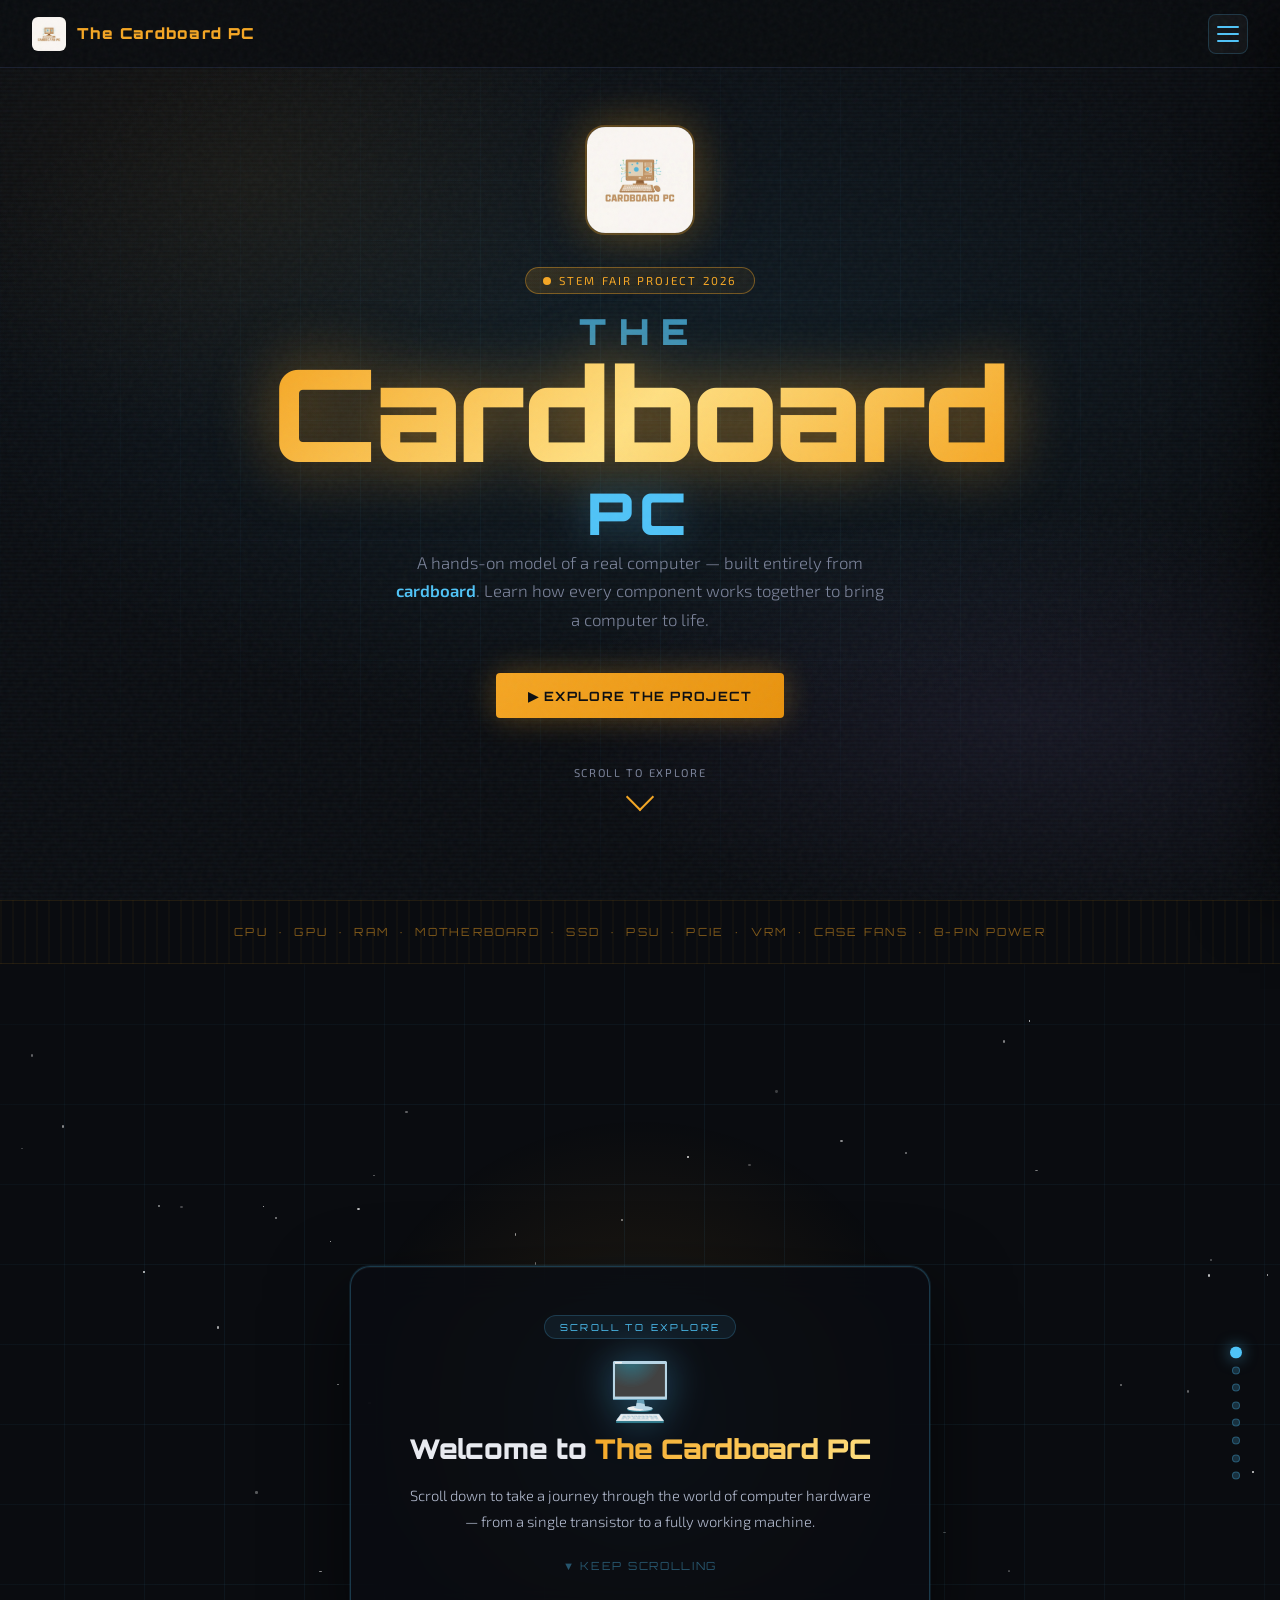
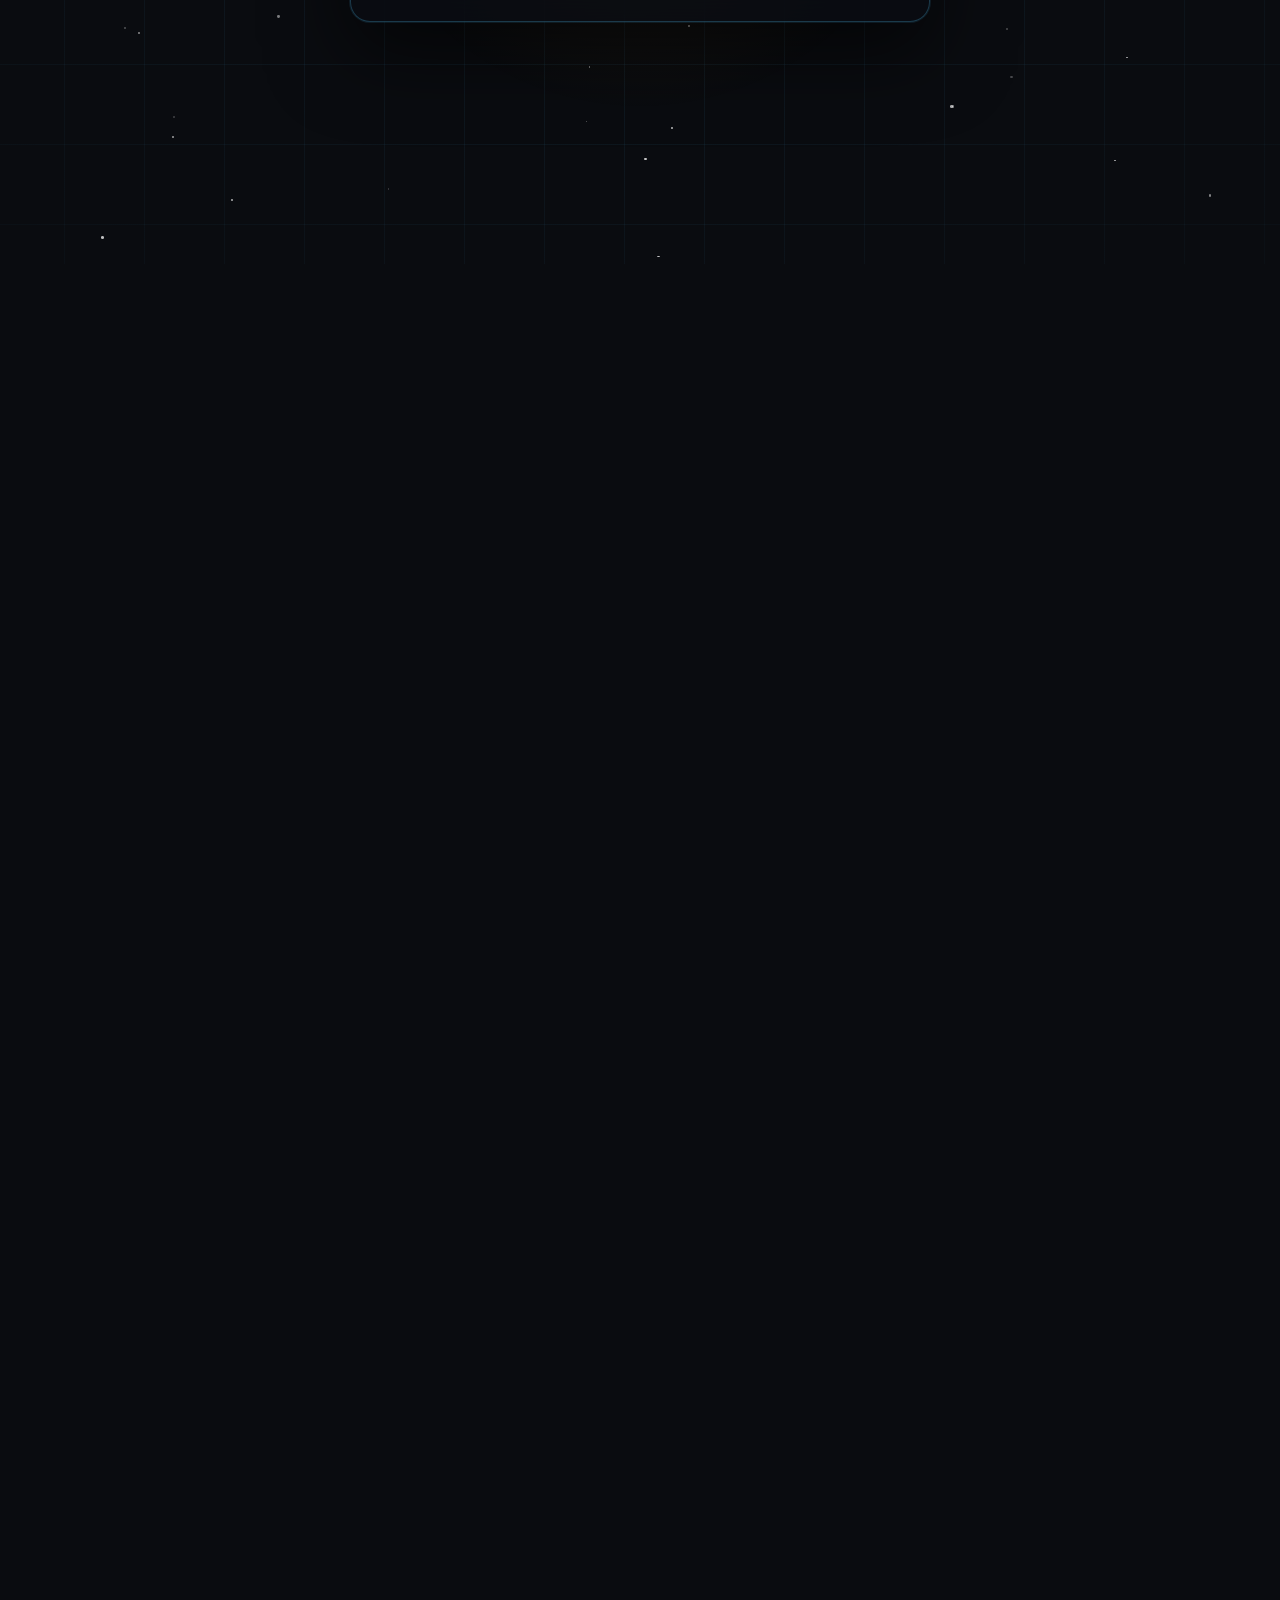
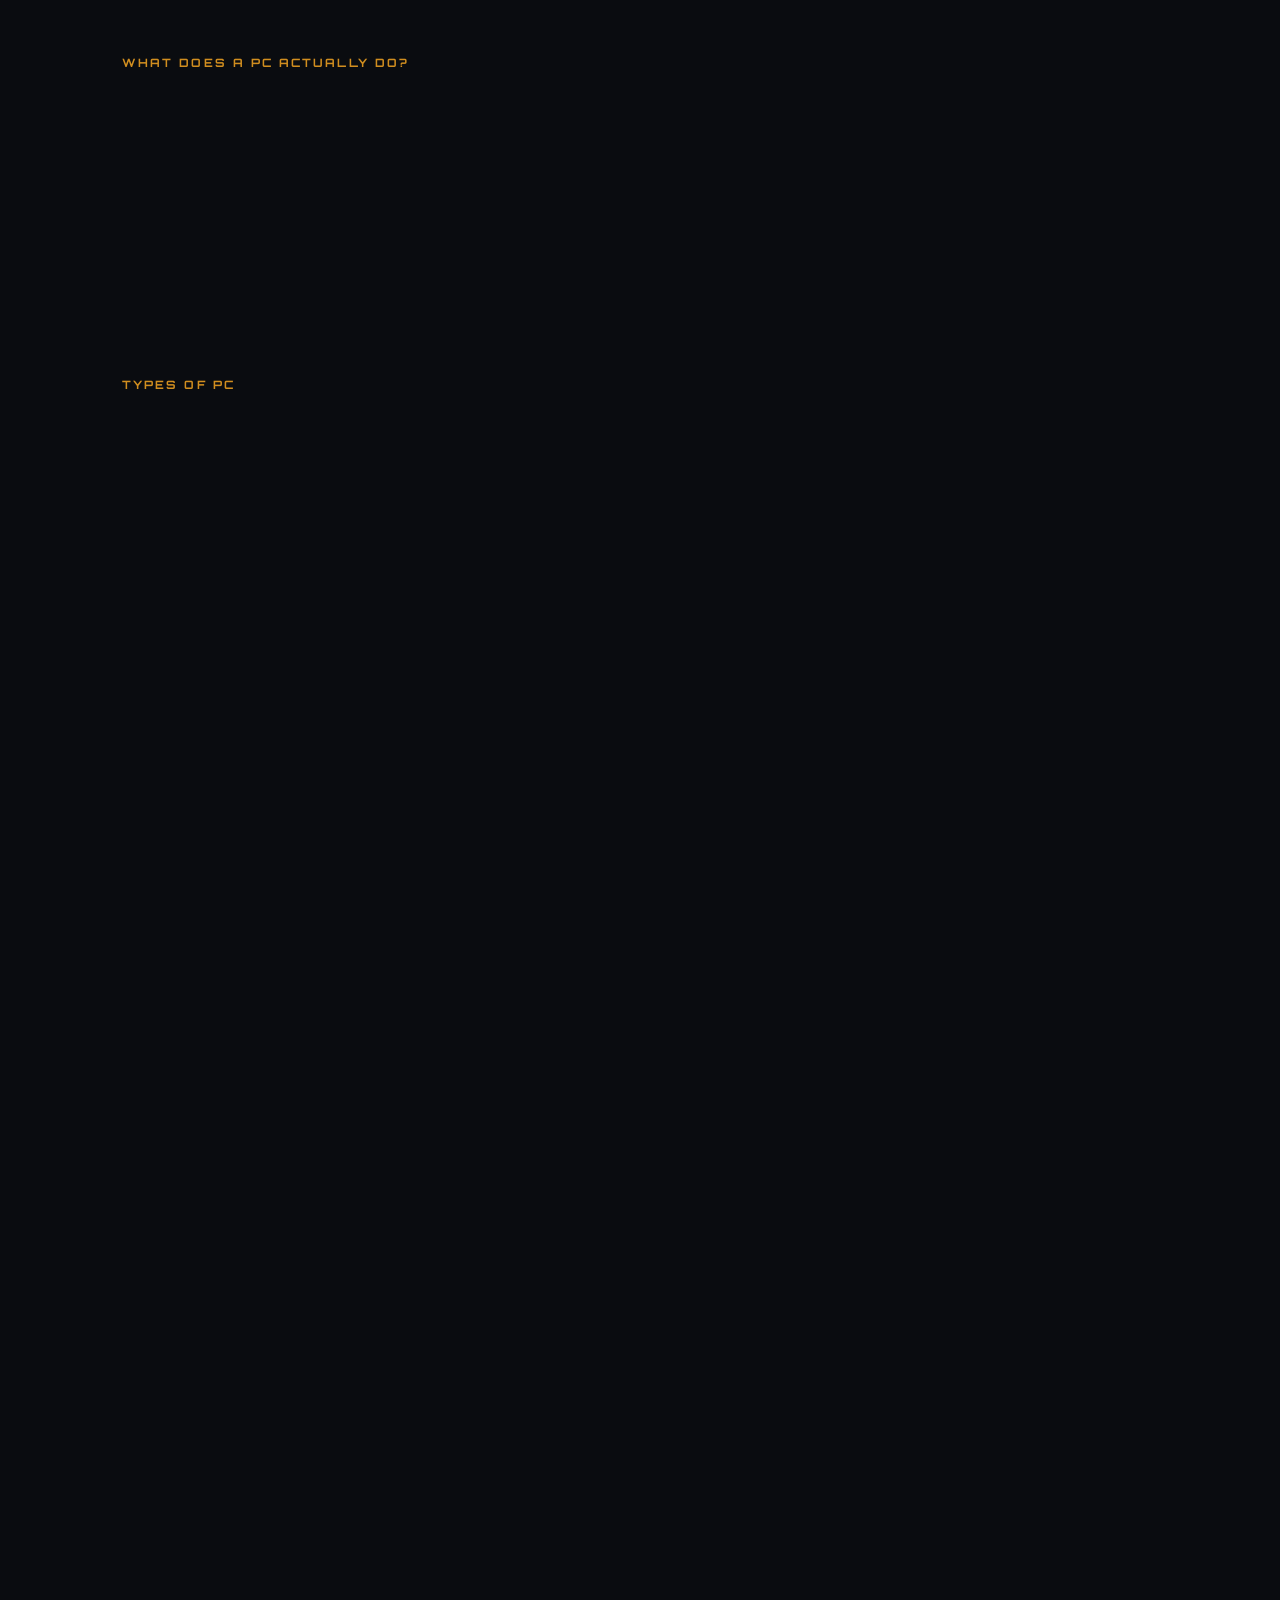
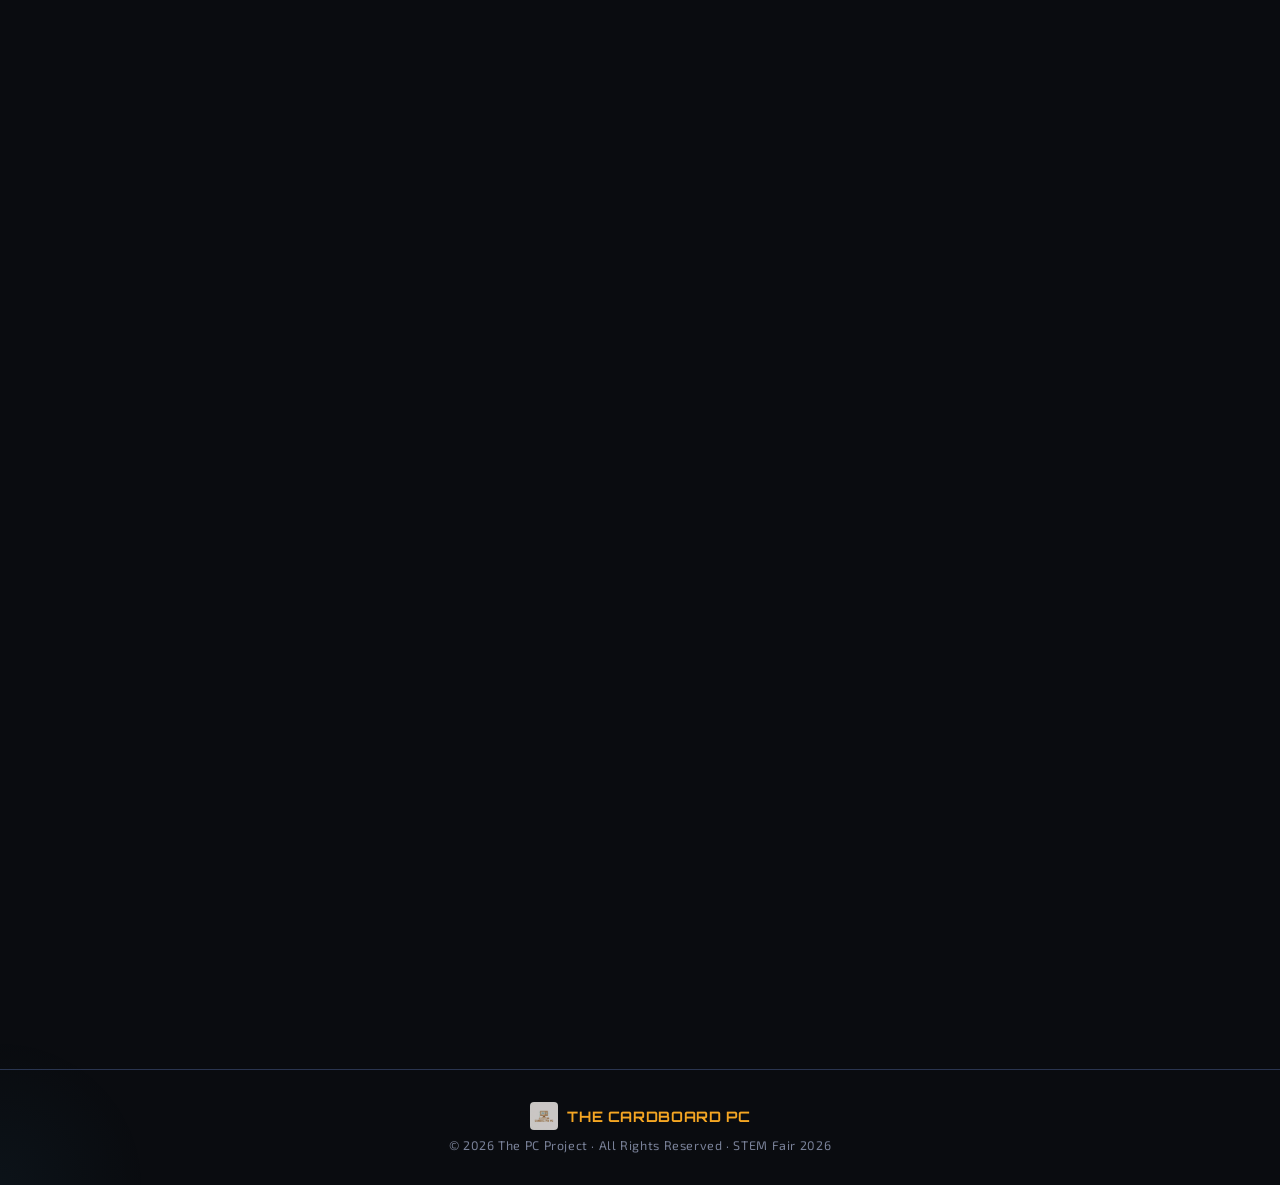
==== commit cbe6f1bc: "Update title in index.html" ====
--- a/index.html
+++ b/index.html
@@ -3,7 +3,7 @@
 <head>
 <meta charset="UTF-8">
 <meta name="viewport" content="width=device-width, initial-scale=1.0">
-<title>The Cardboard PC – Components of a Computer</title>
+<title>The Cardboard PC</title>
 <link rel="icon" type="image/png" href="logo.png">
 <link href="https://fonts.googleapis.com/css2?family=Orbitron:wght@400;700;900&family=Exo+2:wght@300;400;600&display=swap" rel="stylesheet">
 <link rel="stylesheet" href="style.css">
--- a/style.css
+++ b/style.css
@@ -420,123 +420,471 @@
 
 #conclusion .prose-block { border-left-color: var(--accent); }
 
-/* ── COMPONENTS GRID ── */
-#components { padding-top: 0; }
-
-.comp-grid {
+/* ── MODAL TABS & STATS (used by interactive diagram) ── */
+.modal-tabs {
+  display: flex;
+  gap: 0.5rem;
+  padding: 1rem 2rem 0;
+  border-bottom: 1px solid var(--border);
+}
+
+.modal-tab {
+  background: none;
+  border: none;
+  font-family: 'Orbitron', sans-serif;
+  font-size: 0.7rem;
+  font-weight: 700;
+  letter-spacing: 0.08em;
+  text-transform: uppercase;
+  color: var(--muted);
+  padding: 0.6rem 1rem;
+  cursor: pointer;
+  border-bottom: 2px solid transparent;
+  transition: color 0.2s, border-color 0.2s;
+}
+.modal-tab:hover { color: var(--text); }
+.modal-tab.active {
+  color: var(--accent2);
+  border-bottom-color: var(--accent2);
+}
+.modal.orange .modal-tab.active { color: var(--accent); border-bottom-color: var(--accent); }
+.modal.purple .modal-tab.active { color: var(--accent3); border-bottom-color: var(--accent3); }
+.modal.green  .modal-tab.active { color: #48c78e; border-bottom-color: #48c78e; }
+
+.modal-tab-pane { display: none; }
+.modal-tab-pane.active { display: block; animation: qnaFadeIn 0.25s ease; }
+
+.stat-grid {
+  display: flex;
+  flex-direction: column;
+  gap: 0.6rem;
+}
+
+.stat-row {
+  display: flex;
+  align-items: center;
+  justify-content: space-between;
+  background: rgba(255,255,255,0.03);
+  border: 1px solid var(--border);
+  border-radius: 8px;
+  padding: 0.7rem 1rem;
+}
+
+.stat-row-label {
+  font-family: 'Orbitron', sans-serif;
+  font-size: 0.68rem;
+  font-weight: 700;
+  letter-spacing: 0.06em;
+  text-transform: uppercase;
+  color: var(--muted);
+}
+
+.stat-row-val {
+  font-family: 'Orbitron', sans-serif;
+  font-size: 0.8rem;
+  font-weight: 700;
+  color: var(--accent2);
+}
+.modal.orange .stat-row-val { color: var(--accent); }
+.modal.purple .stat-row-val { color: var(--accent3); }
+.modal.green  .stat-row-val { color: #48c78e; }
+
+/* ══════════════════════════════════
+   INTERACTIVE PC DIAGRAM
+══════════════════════════════════ */
+#interactive { padding-top: 0; }
+
+.interactive-wrap {
   display: grid;
-  grid-template-columns: repeat(auto-fill, minmax(200px, 1fr));
-  gap: 1rem;
+  grid-template-columns: 1.4fr 1fr;
+  gap: 2rem;
   max-width: 1200px;
   margin: 0 auto;
-  padding: 0 2rem 4rem;
-}
-
-/* each component card */
-.comp-card {
+  padding: 0 2rem 5rem;
+  align-items: start;
+}
+
+.pc-diagram-frame {
   position: relative;
+  background: #0c0f16;
+  border: 1px solid var(--border);
+  border-radius: 14px;
+  padding: 1rem;
+}
+
+.pc-svg { width: 100%; height: auto; display: block; }
+
+/* replay button */
+.diagram-replay-btn {
+  position: absolute;
+  top: 1rem; left: 1rem;
+  z-index: 5;
+  display: flex;
+  align-items: center;
+  gap: 0.5rem;
+  background: rgba(10,12,16,0.85);
+  border: 1px solid rgba(79,195,247,0.3);
+  border-radius: 99px;
+  color: var(--accent2);
+  font-family: 'Orbitron', sans-serif;
+  font-size: 0.62rem;
+  font-weight: 700;
+  letter-spacing: 0.08em;
+  text-transform: uppercase;
+  padding: 0.5rem 1rem;
+  cursor: pointer;
+  transition: border-color 0.2s, background 0.2s, opacity 0.2s;
+}
+.diagram-replay-btn:hover { border-color: var(--accent2); background: rgba(79,195,247,0.1); }
+.diagram-replay-btn:disabled { opacity: 0.4; cursor: not-allowed; }
+
+/* base shapes */
+.pc-base      { fill: #2a1f14; stroke: #4a3a26; stroke-width: 1.5; }
+.pc-base-edge { fill: #3a2c1c; }
+.pc-panel     { fill: #3a2c1c; stroke: #5a4530; stroke-width: 1.5; }
+.pc-side      { fill: #e8e4dc; opacity: 0.85; }
+
+.pc-mobo-rect {
+  fill: #2e2418;
+  stroke: rgba(79,195,247,0.25);
+  stroke-width: 1.5;
+  stroke-dasharray: 4 4;
+  transition: stroke 0.4s, fill 0.4s;
+}
+
+/* clickable component groups */
+.pc-component { cursor: pointer; }
+.pc-component:hover .cpu-body,
+.pc-component:hover .gpu-body,
+.pc-component:hover .ram-stick,
+.pc-component:hover .ssd-body,
+.pc-component:hover .pc-mobo-rect,
+.pc-component:hover .pc-chip,
+.pc-component:hover .pc-connector,
+.pc-component:hover .pc-cable,
+.pc-component:hover .case-fan-ring,
+.pc-component:hover .power-btn-ring {
+  filter: drop-shadow(0 0 8px rgba(79,195,247,0.6));
+}
+
+/* CPU */
+.cpu-body { fill: #1a1a1a; stroke: #444; stroke-width: 1.5; transition: stroke 0.4s, filter 0.4s; }
+.cpu-die  { fill: #2a2a2a; stroke: rgba(245,166,35,0.3); stroke-width: 1; transition: fill 0.5s, stroke 0.4s; }
+
+/* RAM */
+.ram-stick { fill: #0f3d2e; stroke: #48c78e; stroke-width: 1; transition: fill 0.5s, filter 0.4s; }
+
+/* GPU */
+.gpu-body { fill: #1a1a1a; stroke: #444; stroke-width: 1.5; transition: stroke 0.4s, filter 0.4s; }
+.gpu-fan-window { fill: #0d0d0d; stroke: #333; stroke-width: 1; }
+.gpu-fan-blade-circle { fill: none; }
+
+/* chips/vrm */
+.pc-chip { fill: #1a1a1a; stroke: #444; stroke-width: 1; transition: stroke 0.4s, filter 0.4s; }
+
+/* connector */
+.pc-connector { fill: #d4d4d4; stroke: #888; stroke-width: 1; transition: filter 0.4s; }
+
+/* cable / PCIe */
+.pc-cable { fill: #9b59ff; opacity: 0.7; transition: filter 0.4s, opacity 0.4s; }
+
+/* SSD */
+.ssd-body { fill: #0a0a0a; stroke: #444; stroke-width: 1.5; transition: stroke 0.4s, filter 0.4s; }
+.ssd-label-chip { fill: #c0392b; }
+.ssd-text { fill: #ddd; font-size: 9px; font-weight: 700; }
+.ssd-led {
+  fill: #444;
+  transition: fill 0.4s, filter 0.4s;
+}
+
+/* labels */
+.pc-label {
+  font-family: 'Orbitron', sans-serif;
+  font-size: 11px;
+  font-weight: 700;
+  fill: #8a93a8;
+  letter-spacing: 0.05em;
+  pointer-events: none;
+  transition: fill 0.4s;
+}
+.vrm-label, .pin-label { font-size: 8px; }
+
+/* power button */
+.power-btn-group { cursor: pointer; }
+.power-btn-ring { fill: none; stroke: #555; stroke-width: 3; transition: stroke 0.4s, filter 0.4s; }
+.power-btn-face { fill: #1a1a1a; stroke: #333; stroke-width: 1; transition: fill 0.4s; }
+.power-icon { stroke: #777; stroke-width: 3; transition: stroke 0.4s; }
+.power-label { font-size: 9px; }
+
+/* fans */
+.case-fan-ring { fill: #111; stroke: #444; stroke-width: 1.5; transition: stroke 0.4s, filter 0.4s; }
+.case-fan-blades { fill: #2a2a2a; transition: fill 0.4s; transform-box: fill-box; }
+.fan-blade { fill: #2a2a2a; transition: fill 0.4s; }
+.fan-hub { fill: #555; }
+.gpu-fan-blades { transform-box: fill-box; }
+
+/* boot pulse */
+.boot-pulse {
+  fill: #4fc3f7;
+  opacity: 0;
+  filter: drop-shadow(0 0 8px rgba(79,195,247,0.9));
+  pointer-events: none;
+}
+.boot-pulse.visible { opacity: 1; }
+.boot-pulse.ping {
+  animation: bootPing 0.9s ease-out;
+}
+@keyframes bootPing {
+  0%   { r: 7; opacity: 1; }
+  70%  { r: 22; opacity: 0.25; }
+  100% { r: 7; opacity: 1; }
+}
+
+/* boot-active highlight on components */
+.boot-active .cpu-body,
+.boot-active .gpu-body,
+.boot-active .ssd-body,
+.boot-active .pc-mobo-rect,
+.boot-active .pc-chip,
+.boot-active .power-btn-ring,
+.boot-active .case-fan-ring {
+  stroke: var(--accent2) !important;
+  filter: drop-shadow(0 0 14px rgba(79,195,247,0.9)) !important;
+}
+.boot-active .ram-stick {
+  fill: #1ddb96 !important;
+  filter: drop-shadow(0 0 14px rgba(72,199,142,0.9)) !important;
+}
+.boot-active .pc-connector,
+.boot-active .pc-cable {
+  filter: drop-shadow(0 0 14px rgba(79,195,247,0.9)) !important;
+  opacity: 1 !important;
+}
+.boot-active .pc-label { fill: var(--accent2) !important; }
+
+/* dim everything except boot-active during boot */
+.pc-diagram-frame.booting .pc-component:not(.boot-active) { opacity: 0.35; transition: opacity 0.4s; }
+.pc-diagram-frame.booting .pc-component.boot-active { opacity: 1; transition: opacity 0.4s; }
+
+/* boot caption overlay */
+.boot-caption {
+  position: absolute;
+  bottom: 1rem; left: 50%;
+  transform: translateX(-50%) translateY(10px);
+  width: calc(100% - 2rem);
+  max-width: 480px;
+  background: rgba(10,12,18,0.92);
+  border: 1px solid rgba(79,195,247,0.3);
+  border-radius: 10px;
+  padding: 0.8rem 1.2rem;
+  text-align: center;
+  opacity: 0;
+  pointer-events: none;
+  transition: opacity 0.3s, transform 0.3s;
+  backdrop-filter: blur(8px);
+  z-index: 6;
+}
+.boot-caption.visible { opacity: 1; transform: translateX(-50%) translateY(0); }
+
+.boot-caption-step {
+  display: block;
+  font-family: 'Orbitron', sans-serif;
+  font-size: 0.6rem;
+  font-weight: 700;
+  letter-spacing: 0.15em;
+  text-transform: uppercase;
+  color: var(--accent2);
+  margin-bottom: 0.3rem;
+}
+
+.boot-caption-text {
+  font-size: 0.8rem;
+  line-height: 1.6;
+  color: #d0d6e4;
+  font-weight: 300;
+}
+
+/* ═══ STATE-BASED VISUALS ═══ */
+
+/* OFF state — everything dim */
+.state-off .pc-mobo-rect    { stroke: rgba(79,195,247,0.1); }
+.state-off .ram-stick       { fill: #1a2620; }
+.state-off .cpu-die         { fill: #1a1a1a; }
+.state-off .case-fan-blades,
+.state-off .gpu-fan-blades  { animation: none; }
+.state-off .ssd-led         { fill: #2a2a2a; }
+.state-off .power-btn-ring  { stroke: #555; }
+.state-off .power-btn-face  { fill: #1a1a1a; }
+
+/* IDLE state — system on, low activity */
+.state-idle .pc-mobo-rect { stroke: rgba(79,195,247,0.4); }
+.state-idle .ram-stick    { fill: #1ddb96; filter: drop-shadow(0 0 4px rgba(72,199,142,0.5)); animation: ramPulse 2.4s ease-in-out infinite; }
+.state-idle .cpu-die      { fill: #3a5a8a; }
+.state-idle .ssd-led      { fill: #48c78e; filter: drop-shadow(0 0 4px rgba(72,199,142,0.6)); animation: ledBlink 2s steps(2) infinite; }
+.state-idle .power-btn-ring { stroke: var(--accent2); filter: drop-shadow(0 0 6px rgba(79,195,247,0.5)); }
+.state-idle .power-btn-face { fill: #16324a; }
+.state-idle .case-fan-blades,
+.state-idle .gpu-fan-blades { animation: fanSpin 3s linear infinite; }
+
+/* GAMING state — high load */
+.state-gaming .pc-mobo-rect { stroke: rgba(245,166,35,0.5); }
+.state-gaming .ram-stick    { fill: #1ddb96; filter: drop-shadow(0 0 8px rgba(72,199,142,0.8)); animation: ramPulse 0.8s ease-in-out infinite; }
+.state-gaming .cpu-die      { fill: #d35400; filter: drop-shadow(0 0 8px rgba(245,166,35,0.7)); animation: heatPulse 1s ease-in-out infinite; }
+.state-gaming .gpu-body     { filter: drop-shadow(0 0 10px rgba(245,166,35,0.6)); }
+.state-gaming .gpu-fan-window { fill: #3a1f0a; animation: heatPulse 1s ease-in-out infinite; }
+.state-gaming .ssd-led      { fill: #48c78e; filter: drop-shadow(0 0 6px rgba(72,199,142,0.8)); animation: ledBlink 0.4s steps(2) infinite; }
+.state-gaming .power-btn-ring { stroke: var(--accent); filter: drop-shadow(0 0 10px rgba(245,166,35,0.6)); }
+.state-gaming .power-btn-face { fill: #4a2a10; }
+.state-gaming .case-fan-blades,
+.state-gaming .gpu-fan-blades { animation: fanSpin 0.6s linear infinite; }
+
+@keyframes fanSpin {
+  from { transform: rotate(0deg); }
+  to   { transform: rotate(360deg); }
+}
+@keyframes ramPulse {
+  0%,100% { opacity: 1; }
+  50%     { opacity: 0.45; }
+}
+@keyframes heatPulse {
+  0%,100% { fill: #d35400; }
+  50%     { fill: #ff6b35; }
+}
+@keyframes ledBlink {
+  0%,100% { opacity: 1; }
+  50%     { opacity: 0.2; }
+}
+
+/* floating badges */
+.pc-badge {
+  position: absolute;
+  display: flex;
+  flex-direction: column;
+  align-items: center;
+  background: rgba(10,12,18,0.85);
+  border: 1px solid var(--border);
+  border-radius: 8px;
+  padding: 0.4rem 0.7rem;
+  font-family: 'Orbitron', sans-serif;
+  backdrop-filter: blur(6px);
+  z-index: 4;
+  transition: border-color 0.4s;
+}
+.pc-badge-label {
+  font-size: 0.55rem;
+  letter-spacing: 0.1em;
+  color: var(--muted);
+}
+.pc-badge-val {
+  font-size: 0.85rem;
+  font-weight: 900;
+  color: var(--accent2);
+  margin-top: 0.1rem;
+}
+
+.cpu-badge { top: 1rem; right: 1rem; }
+.gpu-badge { top: 5rem; right: 1rem; }
+.fps-badge { bottom: 1rem; right: 1rem; }
+
+.state-gaming .cpu-badge,
+.state-gaming .gpu-badge { border-color: rgba(245,166,35,0.4); }
+.state-gaming .cpu-badge .pc-badge-val,
+.state-gaming .gpu-badge .pc-badge-val { color: var(--accent); }
+.state-gaming .fps-badge { border-color: rgba(72,199,142,0.4); }
+.state-gaming .fps-badge .pc-badge-val { color: #48c78e; }
+
+/* ═══ CONTROLS PANEL ═══ */
+.pc-controls {
+  display: flex;
+  flex-direction: column;
+  gap: 0.9rem;
+}
+
+.pc-status-line {
+  display: flex;
+  align-items: center;
+  gap: 0.6rem;
+  font-family: 'Orbitron', sans-serif;
+  font-size: 0.75rem;
+  font-weight: 700;
+  letter-spacing: 0.05em;
+  color: var(--text);
   background: var(--card);
   border: 1px solid var(--border);
-  border-radius: 12px;
-  padding: 1.6rem 1.2rem 1.4rem;
-  cursor: pointer;
-  display: flex;
-  flex-direction: column;
-  align-items: center;
-  text-align: center;
-  gap: 0.7rem;
-  overflow: hidden;
-  transition: transform 0.25s, border-color 0.25s, box-shadow 0.25s;
-  user-select: none;
-}
-
-.comp-card::before {
-  content: '';
-  position: absolute;
-  inset: 0;
-  background: radial-gradient(circle at 50% 0%, var(--glow-c, rgba(79,195,247,0.12)), transparent 70%);
-  opacity: 0;
-  transition: opacity 0.3s;
-  pointer-events: none;
-}
-
-.comp-card:hover {
-  transform: translateY(-5px);
-  border-color: var(--hover-c, rgba(79,195,247,0.5));
-  box-shadow: 0 8px 30px var(--shadow-c, rgba(79,195,247,0.15));
-}
-.comp-card:hover::before { opacity: 1; }
-
-/* colour variants */
-.comp-card.orange {
-  --hover-c: rgba(245,166,35,0.5);
-  --shadow-c: rgba(245,166,35,0.15);
-  --glow-c: rgba(245,166,35,0.12);
-}
-.comp-card.purple {
-  --hover-c: rgba(167,139,250,0.5);
-  --shadow-c: rgba(167,139,250,0.15);
-  --glow-c: rgba(167,139,250,0.12);
-}
-.comp-card.green {
-  --hover-c: rgba(72,199,142,0.5);
-  --shadow-c: rgba(72,199,142,0.15);
-  --glow-c: rgba(72,199,142,0.12);
-}
-
-.comp-card-icon {
-  font-size: 2rem;
-  width: 60px; height: 60px;
+  border-radius: 8px;
+  padding: 0.8rem 1rem;
+}
+
+.pc-status-dot {
+  width: 10px; height: 10px;
+  border-radius: 50%;
+  background: #555;
+  flex-shrink: 0;
+  transition: background 0.4s, box-shadow 0.4s;
+}
+.pc-status-dot.on  { background: var(--accent2); box-shadow: 0 0 8px rgba(79,195,247,0.6); animation: pulse 2s ease-in-out infinite; }
+.pc-status-dot.hot { background: var(--accent);  box-shadow: 0 0 8px rgba(245,166,35,0.6); animation: pulse 1s ease-in-out infinite; }
+
+.pc-ctrl-btn {
   display: flex;
   align-items: center;
   justify-content: center;
-  border-radius: 14px;
-  background: rgba(79,195,247,0.07);
-  border: 1px solid rgba(79,195,247,0.2);
-  transition: transform 0.25s;
-}
-.comp-card:hover .comp-card-icon { transform: scale(1.1); }
-
-.comp-card.orange .comp-card-icon { background: rgba(245,166,35,0.08); border-color: rgba(245,166,35,0.25); }
-.comp-card.purple .comp-card-icon { background: rgba(167,139,250,0.08); border-color: rgba(167,139,250,0.25); }
-.comp-card.green  .comp-card-icon { background: rgba(72,199,142,0.08);  border-color: rgba(72,199,142,0.25); }
-
-.comp-card-abbr {
+  gap: 0.6rem;
+  background: var(--card);
+  border: 1px solid var(--border);
+  border-radius: 8px;
+  padding: 0.9rem 1.2rem;
   font-family: 'Orbitron', sans-serif;
   font-size: 0.75rem;
   font-weight: 700;
-  letter-spacing: 0.07em;
-  color: var(--accent2);
+  letter-spacing: 0.06em;
   text-transform: uppercase;
-  line-height: 1.2;
-}
-.comp-card.orange .comp-card-abbr { color: var(--accent); }
-.comp-card.purple .comp-card-abbr { color: var(--accent3); }
-.comp-card.green  .comp-card-abbr { color: #48c78e; }
-
-.comp-card-full {
-  font-size: 0.7rem;
-  color: var(--muted);
-  line-height: 1.4;
-}
-
-.comp-card-hint {
-  font-size: 0.62rem;
-  letter-spacing: 0.1em;
-  text-transform: uppercase;
-  color: rgba(79,195,247,0.4);
-  margin-top: auto;
-  padding-top: 0.5rem;
-  font-family: 'Orbitron', sans-serif;
-  transition: color 0.2s;
-}
-.comp-card:hover .comp-card-hint { color: var(--accent2); }
-.comp-card.orange .comp-card-hint { color: rgba(245,166,35,0.4); }
-.comp-card.orange:hover .comp-card-hint { color: var(--accent); }
-.comp-card.purple .comp-card-hint { color: rgba(167,139,250,0.4); }
-.comp-card.purple:hover .comp-card-hint { color: var(--accent3); }
-.comp-card.green  .comp-card-hint { color: rgba(72,199,142,0.4); }
-.comp-card.green:hover  .comp-card-hint { color: #48c78e; }
+  color: var(--text);
+  cursor: pointer;
+  transition: border-color 0.2s, transform 0.2s, background 0.2s, opacity 0.2s;
+}
+.pc-ctrl-btn:hover:not(:disabled) {
+  border-color: var(--accent2);
+  transform: translateY(-2px);
+}
+.pc-ctrl-btn:disabled {
+  opacity: 0.35;
+  cursor: not-allowed;
+}
+.pc-ctrl-btn.primary {
+  background: linear-gradient(135deg, var(--accent), #e8920d);
+  color: #0a0c10;
+  border-color: transparent;
+  box-shadow: 0 0 20px rgba(245,166,35,0.25);
+}
+.pc-ctrl-btn.primary:hover { box-shadow: 0 0 30px rgba(245,166,35,0.4); }
+
+.pc-ctrl-icon { font-size: 1rem; }
+
+.pc-info-box {
+  background: var(--card);
+  border: 1px solid var(--border);
+  border-left: 3px solid var(--accent2);
+  border-radius: 0 8px 8px 0;
+  padding: 1rem 1.2rem;
+  margin-top: 0.5rem;
+}
+.pc-info-box p {
+  font-size: 0.82rem;
+  line-height: 1.7;
+  color: #b0b8cc;
+  font-weight: 300;
+}
+.state-gaming + .pc-controls .pc-info-box,
+.pc-diagram-frame.state-gaming ~ .pc-controls .pc-info-box { border-left-color: var(--accent); }
+
+@media (max-width: 900px) {
+  .interactive-wrap { grid-template-columns: 1fr; }
+}
+@media (max-width: 600px) {
+  .interactive-wrap { padding: 0 1rem 3rem; }
+  .pc-badge { transform: scale(0.85); }
+}
 
 /* ── MODAL OVERLAY ── */
 .modal-overlay {
@@ -888,7 +1236,6 @@
 @media (max-width: 600px) {
   .nav-links { display: none; }
   .hero h1   { font-size: clamp(2.5rem, 14vw, 5rem); }
-  .comp-grid { grid-template-columns: repeat(2, 1fr); padding: 0 1rem 3rem; }
   .modal     { border-radius: 12px; }
 }
 
@@ -2308,7 +2655,7 @@
 
 /* smooth section transitions — subtle coloured glow at section boundaries */
 #basics,
-#components,
+#interactive,
 #build,
 #applications,
 #workflow,
@@ -2724,3 +3071,315 @@
 .modal.orange #team-modal-icon { color: var(--accent); }
 .modal.purple #team-modal-icon { color: var(--accent3); }
 .modal.green  #team-modal-icon { color: #48c78e; }
+
+/* ══════════════════════════════════
+   3D MODEL IFRAME EMBED
+══════════════════════════════════ */
+.model-3d-wrap {
+  max-width: 1200px;
+  margin: 0 auto;
+  padding: 0 2rem 5rem;
+}
+
+#pc-3d-frame {
+  width: 100%;
+  height: 680px;
+  border: 1px solid var(--border);
+  border-radius: 16px;
+  background: #0a0c10;
+  display: block;
+  box-shadow: 0 0 60px rgba(79,195,247,0.08), 0 30px 80px rgba(0,0,0,0.5);
+}
+
+.model-3d-hint {
+  display: flex;
+  justify-content: center;
+  gap: 1.5rem;
+  flex-wrap: wrap;
+  margin-top: 1rem;
+  font-size: 0.65rem;
+  color: var(--muted);
+  letter-spacing: 0.08em;
+  font-family: 'Orbitron', sans-serif;
+}
+
+.model-3d-hint span {
+  display: flex;
+  align-items: center;
+  gap: 0.4rem;
+  background: var(--card);
+  border: 1px solid var(--border);
+  border-radius: 99px;
+  padding: 0.3rem 0.8rem;
+}
+
+@media (max-width: 600px) {
+  #pc-3d-frame { height: 400px; }
+  .model-3d-hint { gap: 0.5rem; }
+  .model-3d-wrap { padding: 0 1rem 3rem; }
+}
+
+/* ══════════════════════════════════
+   PERFORMANCE BENCHMARKS
+══════════════════════════════════ */
+#benchmarks { padding-top: 0; }
+
+.bench-wrap {
+  max-width: 900px;
+  margin: 0 auto;
+  padding: 0 2rem 5rem;
+}
+
+.bench-tabs {
+  display: flex;
+  gap: 0.5rem;
+  flex-wrap: wrap;
+  margin-bottom: 1.5rem;
+}
+
+.bench-tab {
+  background: var(--card);
+  border: 1px solid var(--border);
+  border-radius: 8px;
+  color: var(--muted);
+  padding: 0.5rem 1rem;
+  cursor: pointer;
+  font-family: 'Orbitron', monospace;
+  font-size: 0.65rem;
+  font-weight: 700;
+  letter-spacing: 0.06em;
+  transition: all 0.2s;
+}
+.bench-tab:hover { border-color: var(--accent2); color: var(--accent2); }
+.bench-tab.active {
+  background: rgba(79,195,247,0.12);
+  border-color: var(--accent2);
+  color: var(--accent2);
+}
+
+.bench-chart {
+  background: var(--card);
+  border: 1px solid var(--border);
+  border-radius: 12px;
+  padding: 1.5rem;
+  min-height: 300px;
+}
+
+.bench-title {
+  font-family: 'Orbitron', monospace;
+  font-size: 0.68rem;
+  color: var(--muted);
+  letter-spacing: 0.1em;
+  text-transform: uppercase;
+  margin-bottom: 1.2rem;
+  padding-bottom: 0.8rem;
+  border-bottom: 1px solid var(--border);
+}
+
+.bench-row {
+  display: flex;
+  align-items: center;
+  gap: 0.8rem;
+  margin-bottom: 0.7rem;
+  animation: fadeUp 0.4s ease both;
+}
+
+.bench-name {
+  font-family: 'Orbitron', monospace;
+  font-size: 0.62rem;
+  color: var(--text);
+  width: 130px;
+  flex-shrink: 0;
+  letter-spacing: 0.03em;
+}
+
+.bench-bar-wrap {
+  flex: 1;
+  height: 28px;
+  position: relative;
+}
+
+.bench-bar {
+  height: 100%;
+  width: var(--w, 0%);
+  border-radius: 4px;
+  transition: width 0.8s cubic-bezier(0.4,0,0.2,1);
+  display: flex;
+  align-items: center;
+  justify-content: flex-end;
+  padding-right: 0.5rem;
+  position: relative;
+  min-width: 8px;
+  opacity: 0.85;
+  cursor: pointer;
+}
+.bench-bar:hover { opacity: 1; filter: brightness(1.15); }
+
+.bench-val {
+  font-family: 'Orbitron', monospace;
+  font-size: 0.6rem;
+  font-weight: 700;
+  color: rgba(0,0,0,0.7);
+  white-space: nowrap;
+}
+
+.bench-legend {
+  display: flex;
+  gap: 1.2rem;
+  justify-content: flex-end;
+  margin-top: 1rem;
+}
+.bench-legend-item {
+  display: flex;
+  align-items: center;
+  gap: 0.4rem;
+  font-size: 0.62rem;
+  color: var(--muted);
+  font-family: 'Orbitron', monospace;
+}
+.bench-legend-item span {
+  width: 10px;
+  height: 10px;
+  border-radius: 2px;
+  display: inline-block;
+}
+
+/* ══════════════════════════════════
+   HEAT MAP
+══════════════════════════════════ */
+#heatmap { padding-top: 0; }
+
+.heatmap-wrap {
+  max-width: 900px;
+  margin: 0 auto;
+  padding: 0 2rem 5rem;
+}
+
+.heatmap-controls {
+  display: flex;
+  gap: 0.6rem;
+  margin-bottom: 1.2rem;
+  flex-wrap: wrap;
+}
+
+.hm-btn {
+  background: var(--card);
+  border: 1px solid var(--border);
+  border-radius: 8px;
+  color: var(--muted);
+  padding: 0.5rem 1.1rem;
+  cursor: pointer;
+  font-family: 'Orbitron', monospace;
+  font-size: 0.65rem;
+  font-weight: 700;
+  letter-spacing: 0.06em;
+  transition: all 0.25s;
+}
+.hm-btn:hover { border-color: var(--accent); color: var(--accent); }
+.hm-btn.active {
+  background: rgba(245,166,35,0.12);
+  border-color: var(--accent);
+  color: var(--accent);
+}
+
+.heatmap-scene {
+  background: var(--card);
+  border: 1px solid var(--border);
+  border-radius: 12px;
+  overflow: hidden;
+  position: relative;
+}
+
+.heatmap-svg {
+  width: 100%;
+  height: auto;
+  display: block;
+}
+
+.hm-comp {
+  cursor: pointer;
+  transition: filter 0.2s;
+}
+.hm-comp:hover { filter: brightness(1.3); }
+
+/* smooth heat blob transitions */
+#hm-heat-layer ellipse {
+  transition: opacity 0.8s ease;
+}
+#hm-airflow {
+  transition: opacity 0.6s ease;
+}
+
+.hm-tooltip {
+  position: absolute;
+  display: none;
+  background: rgba(10,12,18,0.96);
+  border: 1px solid var(--border);
+  border-radius: 8px;
+  padding: 0.6rem 0.9rem;
+  pointer-events: none;
+  z-index: 10;
+  min-width: 180px;
+  box-shadow: 0 4px 20px rgba(0,0,0,0.5);
+}
+.hm-tt-name {
+  font-family: 'Orbitron', monospace;
+  font-size: 0.65rem;
+  font-weight: 700;
+  margin-bottom: 0.3rem;
+}
+.hm-tt-temp {
+  font-family: 'Orbitron', monospace;
+  font-size: 1rem;
+  font-weight: 900;
+  margin-bottom: 0.2rem;
+}
+.hm-tt-desc {
+  font-size: 0.7rem;
+  color: var(--muted);
+  font-family: 'Exo 2', sans-serif;
+  font-weight: 300;
+  line-height: 1.4;
+}
+
+.hm-temp-strip {
+  display: flex;
+  flex-wrap: wrap;
+  gap: 0.6rem;
+  margin-top: 1rem;
+  padding: 1rem;
+  background: var(--card);
+  border: 1px solid var(--border);
+  border-radius: 10px;
+}
+.hm-strip-item {
+  display: flex;
+  align-items: center;
+  gap: 0.4rem;
+  background: #0a0c10;
+  border: 1px solid var(--border);
+  border-radius: 6px;
+  padding: 0.35rem 0.7rem;
+}
+.hm-strip-dot {
+  width: 8px; height: 8px;
+  border-radius: 50%;
+  flex-shrink: 0;
+  box-shadow: 0 0 6px currentColor;
+}
+.hm-strip-name {
+  font-family: 'Orbitron', monospace;
+  font-size: 0.58rem;
+  color: var(--muted);
+  letter-spacing: 0.06em;
+}
+.hm-strip-temp {
+  font-family: 'Orbitron', monospace;
+  font-size: 0.68rem;
+  font-weight: 700;
+}
+
+@media (max-width: 600px) {
+  .bench-name { width: 80px; font-size: 0.55rem; }
+  .bench-wrap, .heatmap-wrap { padding: 0 1rem 3rem; }
+}
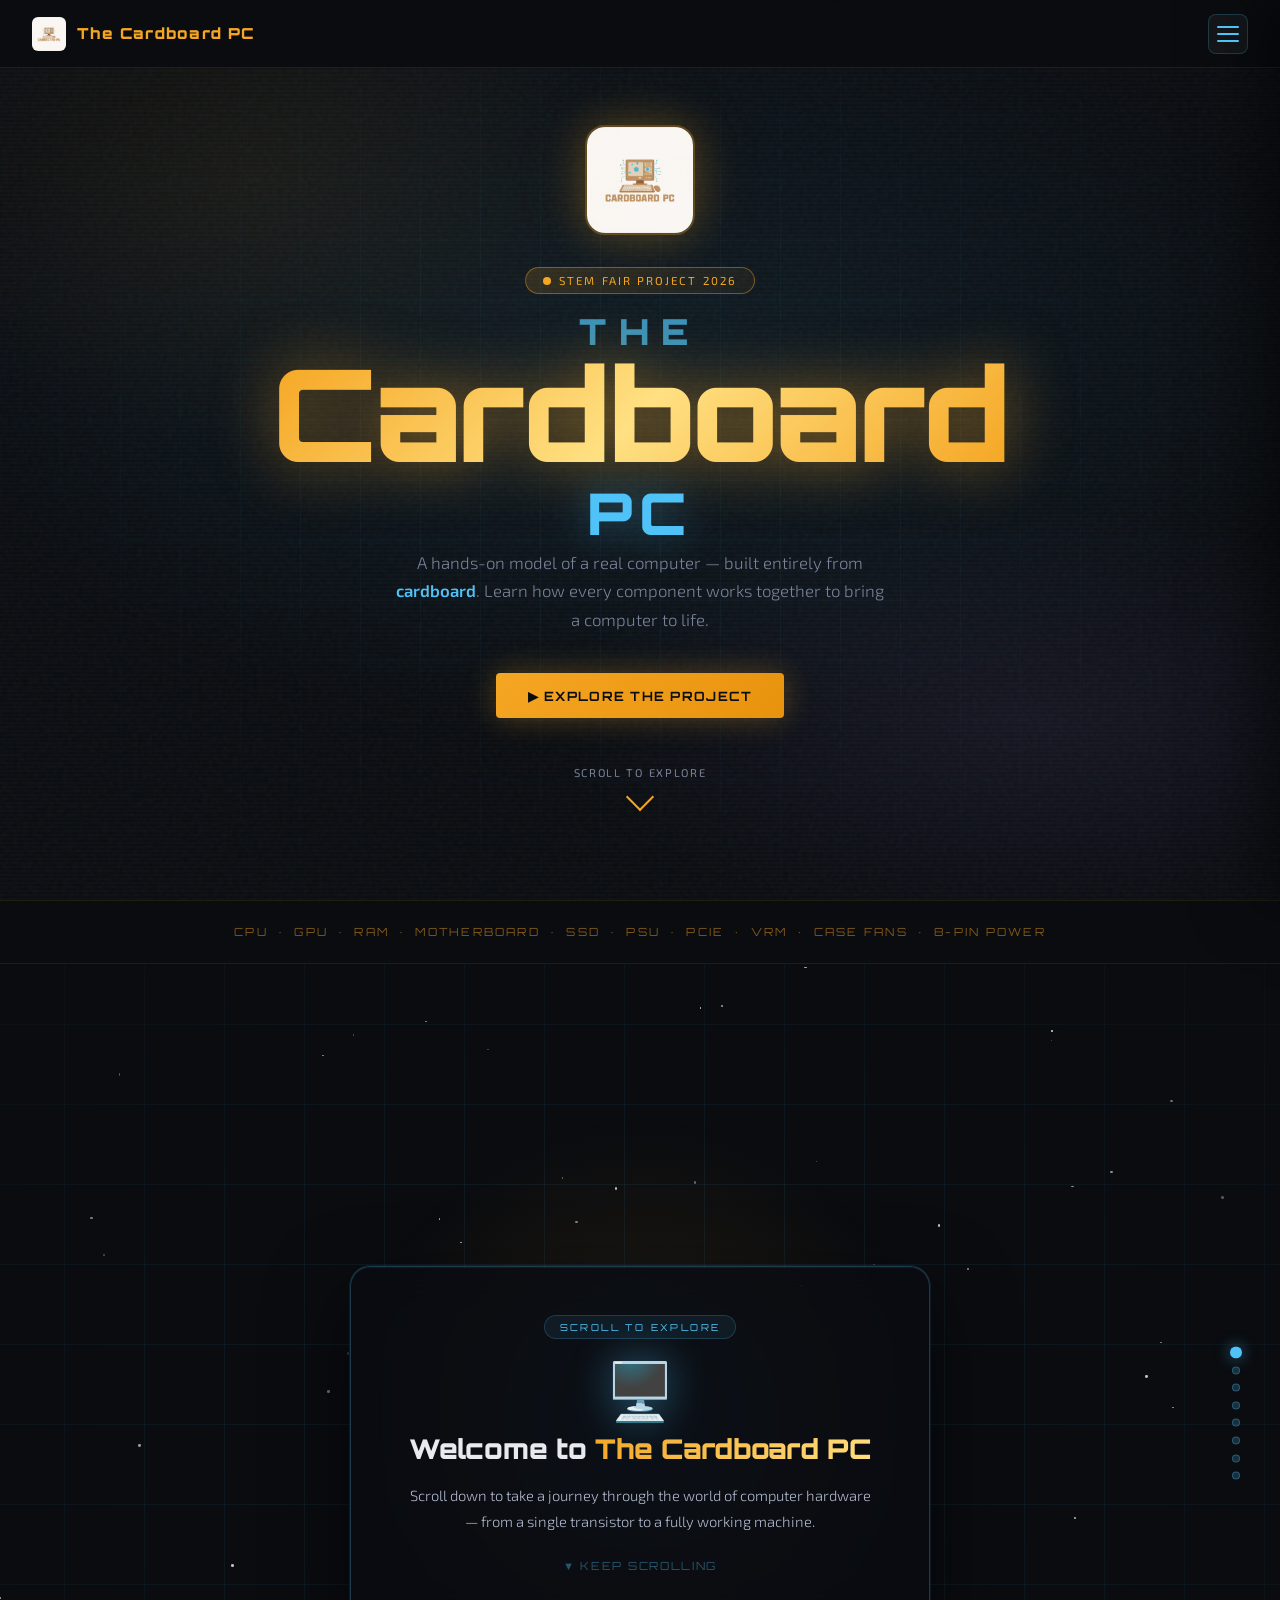
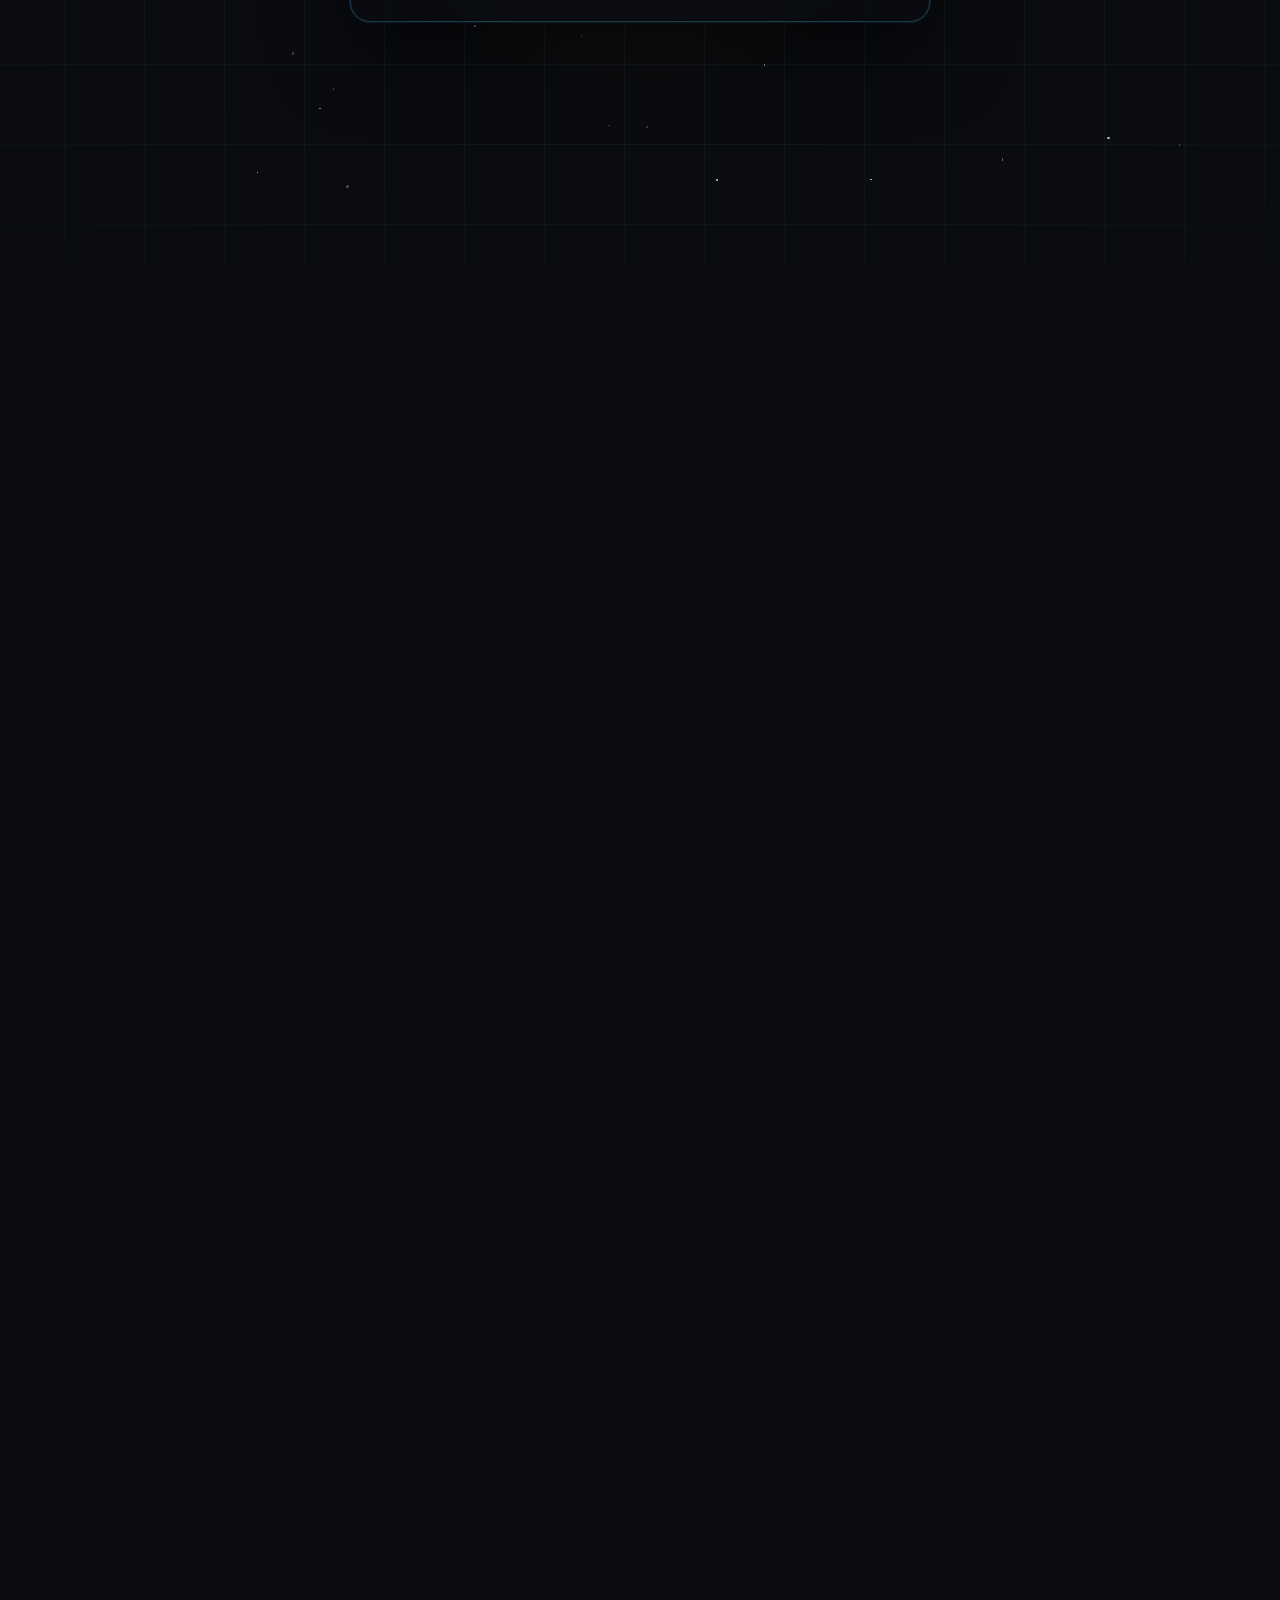
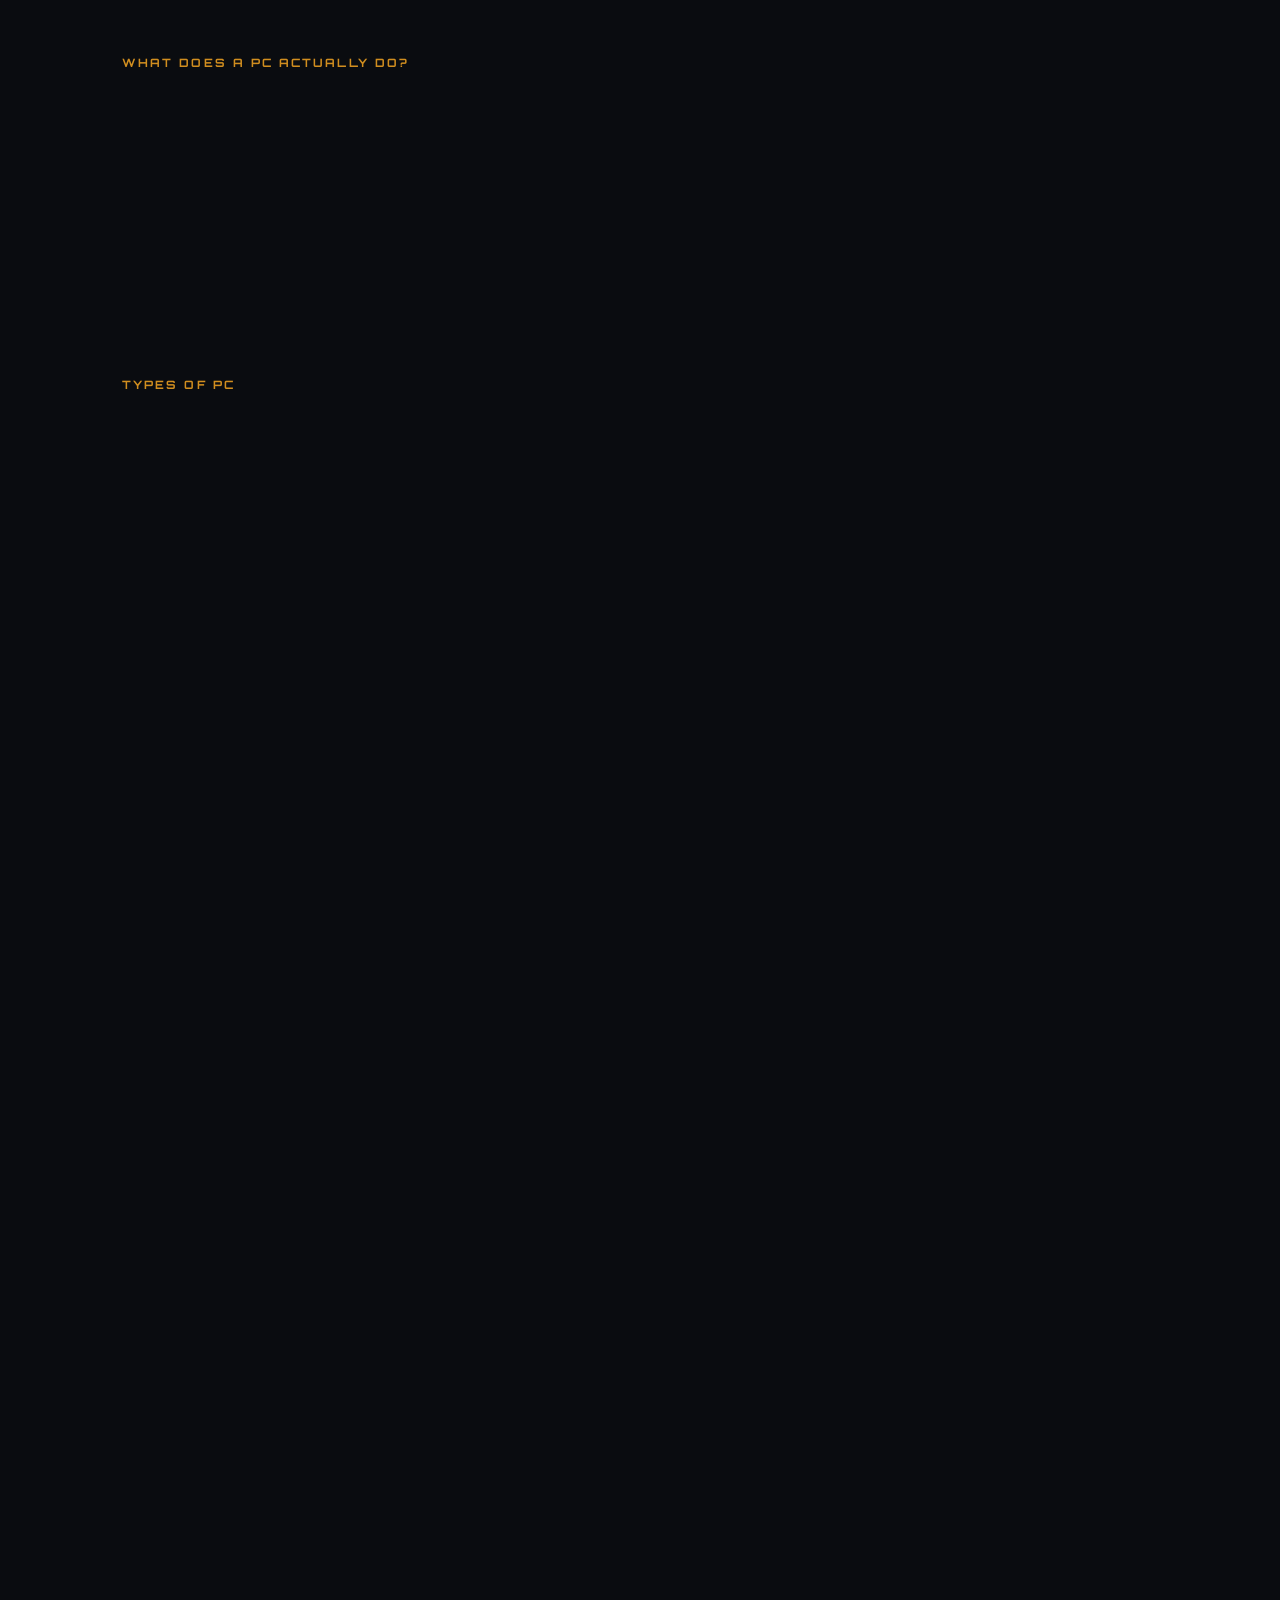
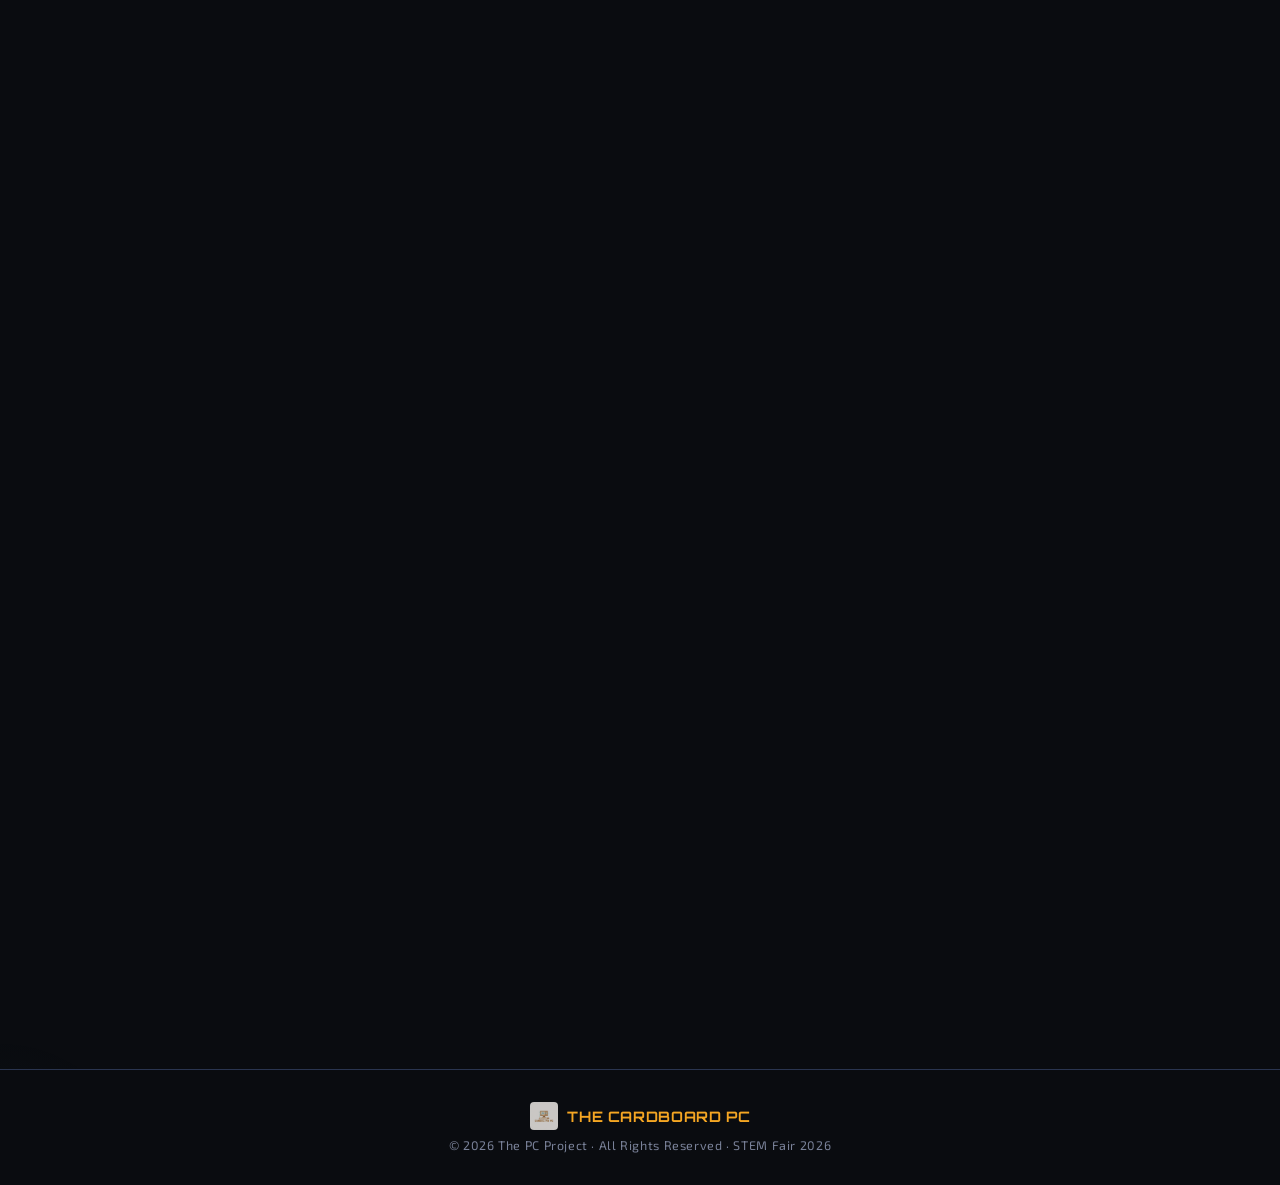
==== commit e020a5ed: "Update title in index.html for clarity" ====
--- a/index.html
+++ b/index.html
@@ -3,7 +3,7 @@
 <head>
 <meta charset="UTF-8">
 <meta name="viewport" content="width=device-width, initial-scale=1.0">
-<title>The Cardboard PC</title>
+<title>The Cardboard PC – Components of a Computer</title>
 <link rel="icon" type="image/png" href="logo.png">
 <link href="https://fonts.googleapis.com/css2?family=Orbitron:wght@400;700;900&family=Exo+2:wght@300;400;600&display=swap" rel="stylesheet">
 <link rel="stylesheet" href="style.css">
--- a/style.css
+++ b/style.css
@@ -27,7 +27,7 @@
   inset: 0;
   background-image: url("data:image/svg+xml,%3Csvg viewBox='0 0 200 200' xmlns='http://www.w3.org/2000/svg'%3E%3Cfilter id='n'%3E%3CfeTurbulence type='fractalNoise' baseFrequency='0.9' numOctaves='4' stitchTiles='stitch'/%3E%3C/filter%3E%3Crect width='100%25' height='100%25' filter='url(%23n)' opacity='0.04'/%3E%3C/svg%3E");
   pointer-events: none;
-  z-index: 999;
+  z-index: 1;
 }
 
 /* ── NAV ── */
@@ -2694,7 +2694,7 @@
   border-radius: 50%;
   background: radial-gradient(circle, rgba(79,195,247,0.04) 0%, transparent 70%);
   pointer-events: none;
-  z-index: 998;
+  z-index: 0;
   transform: translate(-50%, -50%);
   transition: left 0.15s ease, top 0.15s ease;
 }
@@ -2743,6 +2743,8 @@
   display: flex;
   align-items: center;
   justify-content: center;
+  background: #0a0c10;
+  isolation: isolate;
 }
 
 /* animated background world */
@@ -3383,3 +3385,20 @@
   .bench-name { width: 80px; font-size: 0.55rem; }
   .bench-wrap, .heatmap-wrap { padding: 0 1rem 3rem; }
 }
+
+/* ── SECTION BACKGROUND FIX ── */
+/* Ensure all content sections have a solid background so fixed overlays
+   (noise, cursor glow) never bleed through and make sections look black */
+#intro, #basics, #components, #build, #applications,
+#interactive, #workflow, #science, #thermal,
+#benchmarks, #heatmap, #conclusion, #qna, #team,
+.cardboard-stripe, footer {
+  position: relative;
+  background: var(--bg);
+  z-index: 2;
+}
+
+.journey-outer {
+  position: relative;
+  z-index: 2;
+}
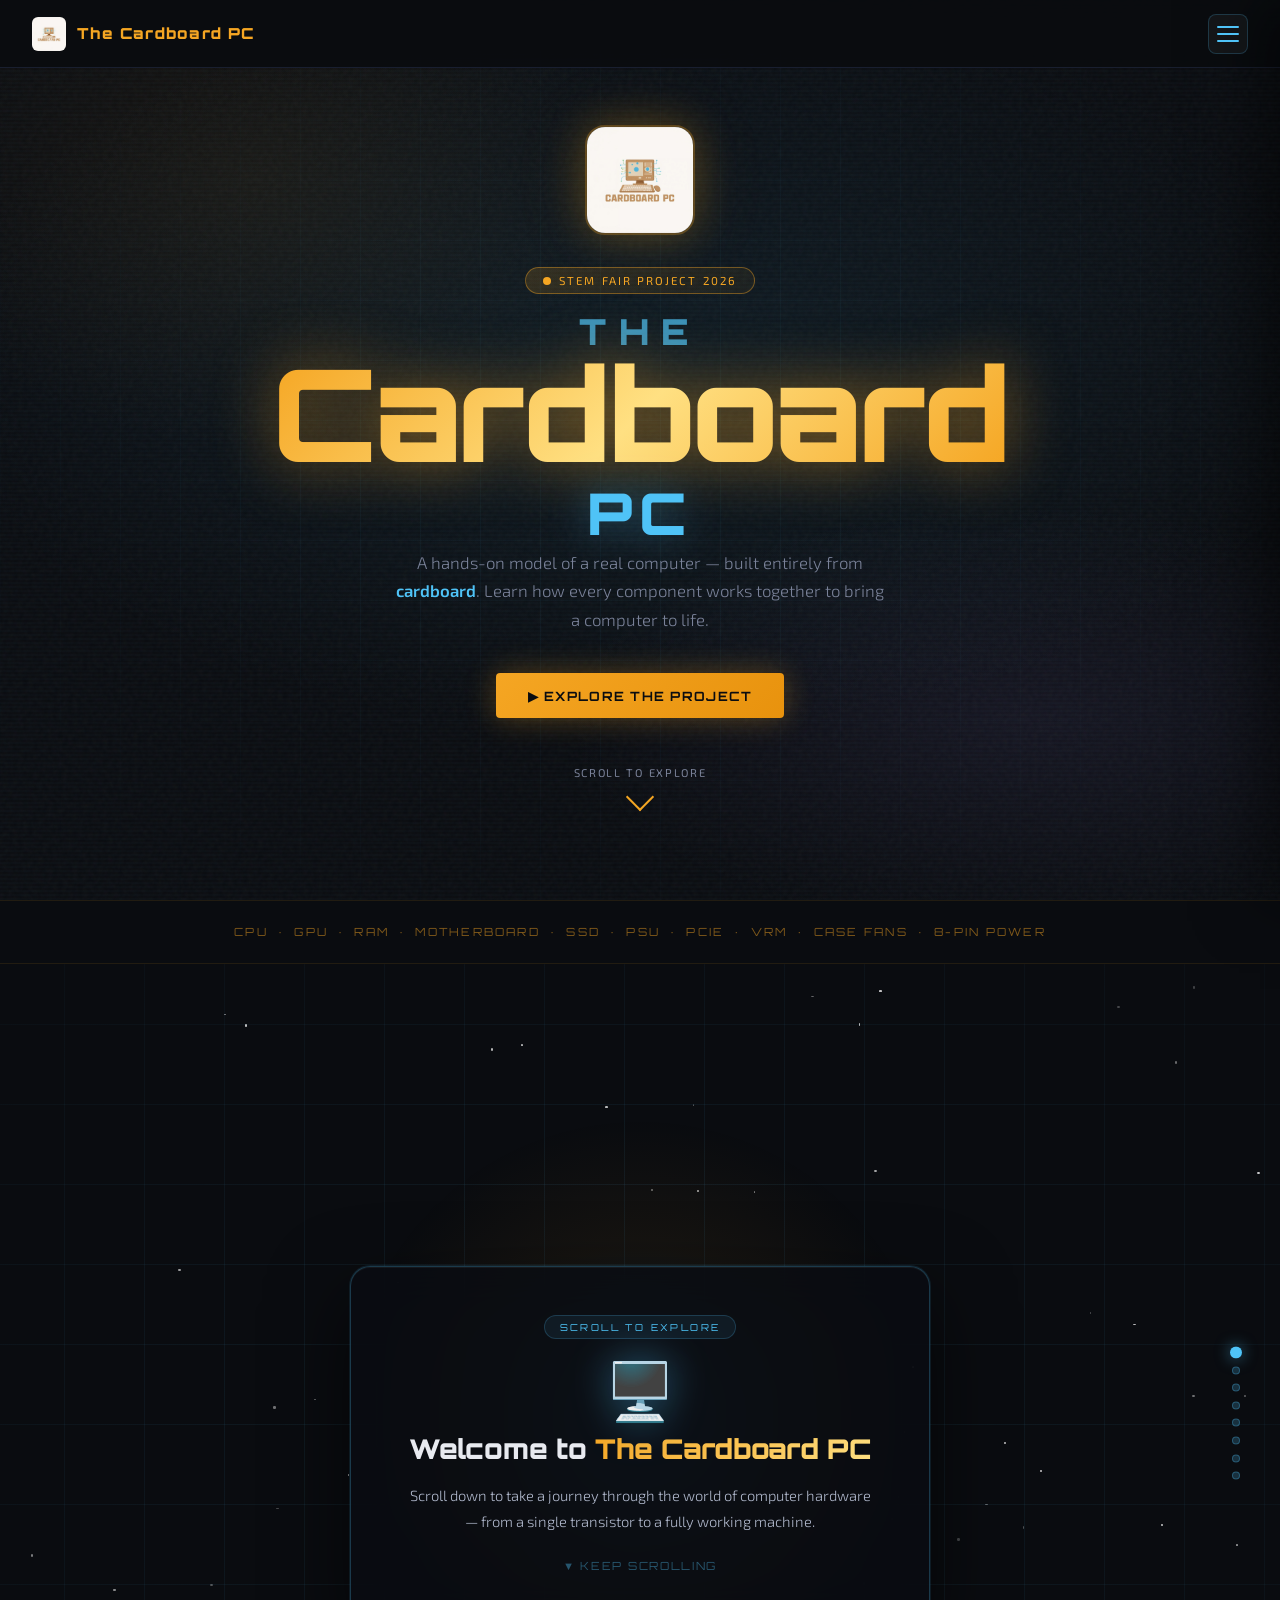
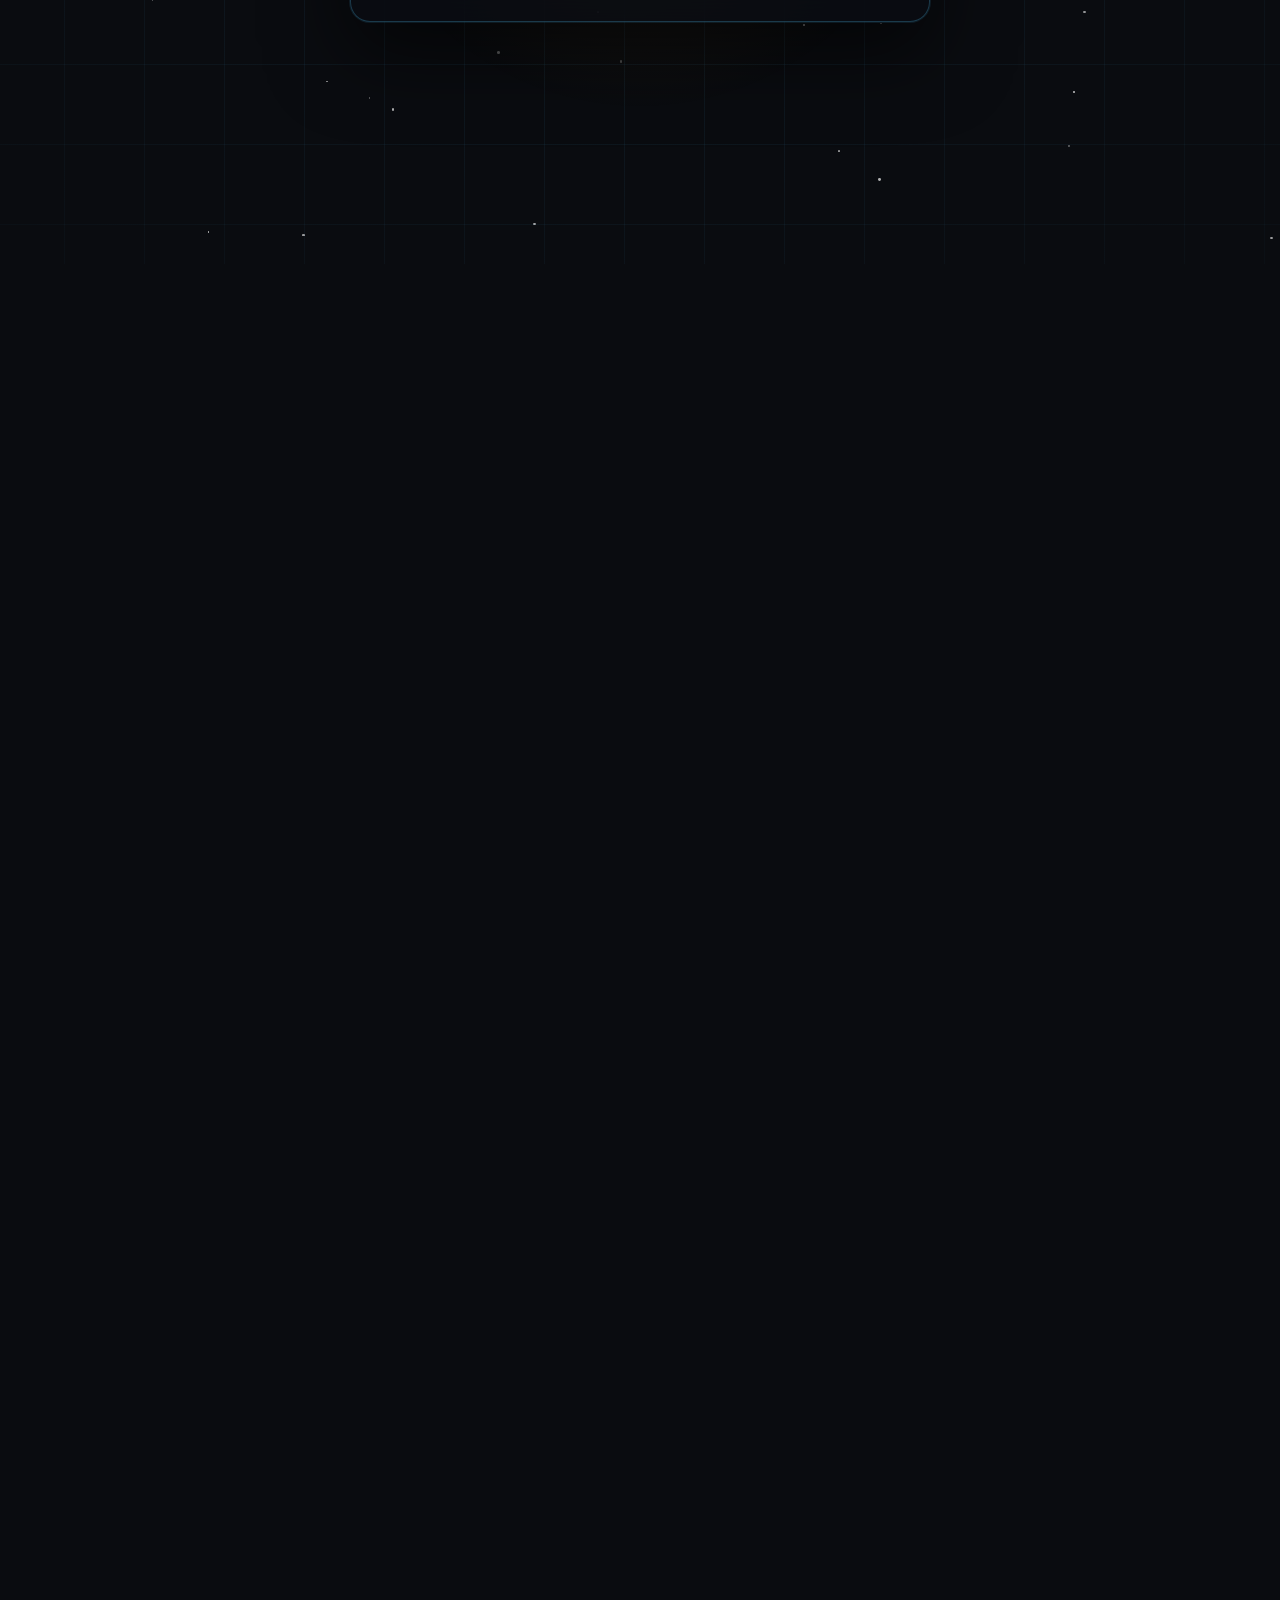
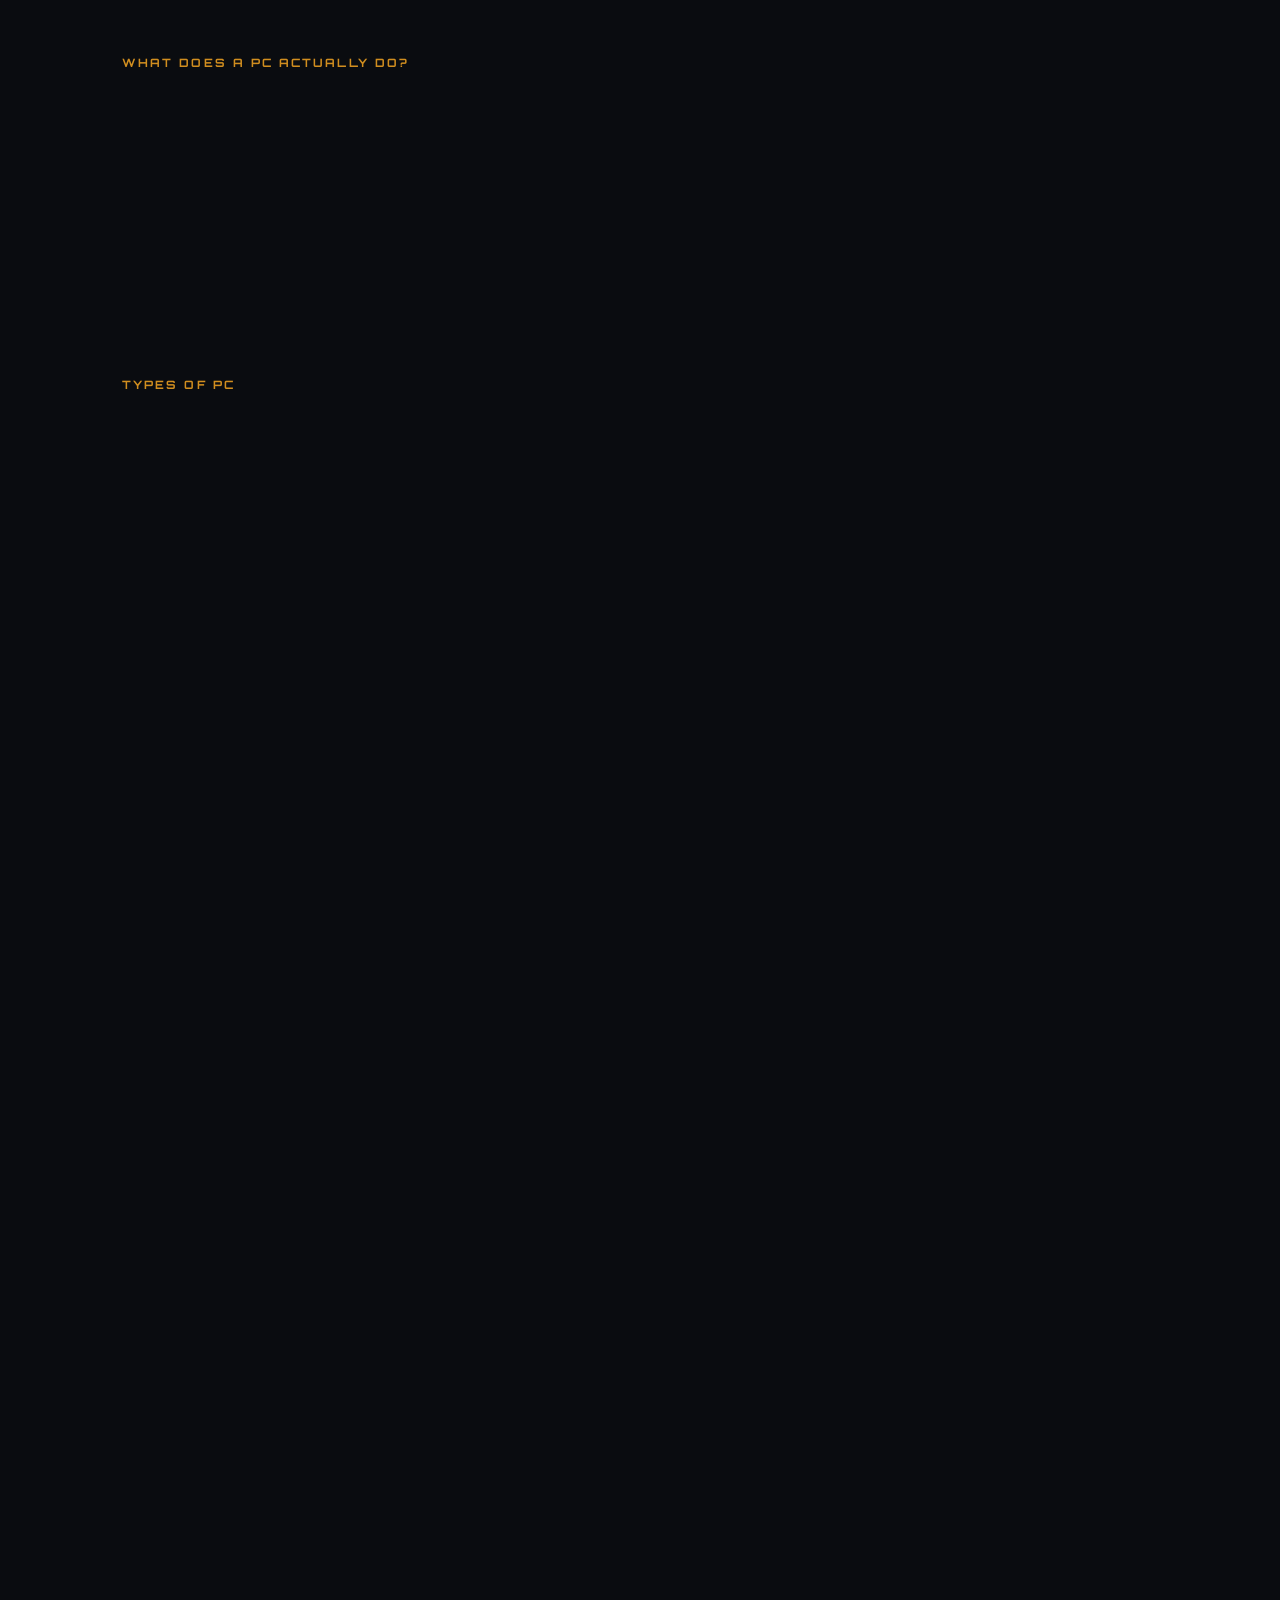
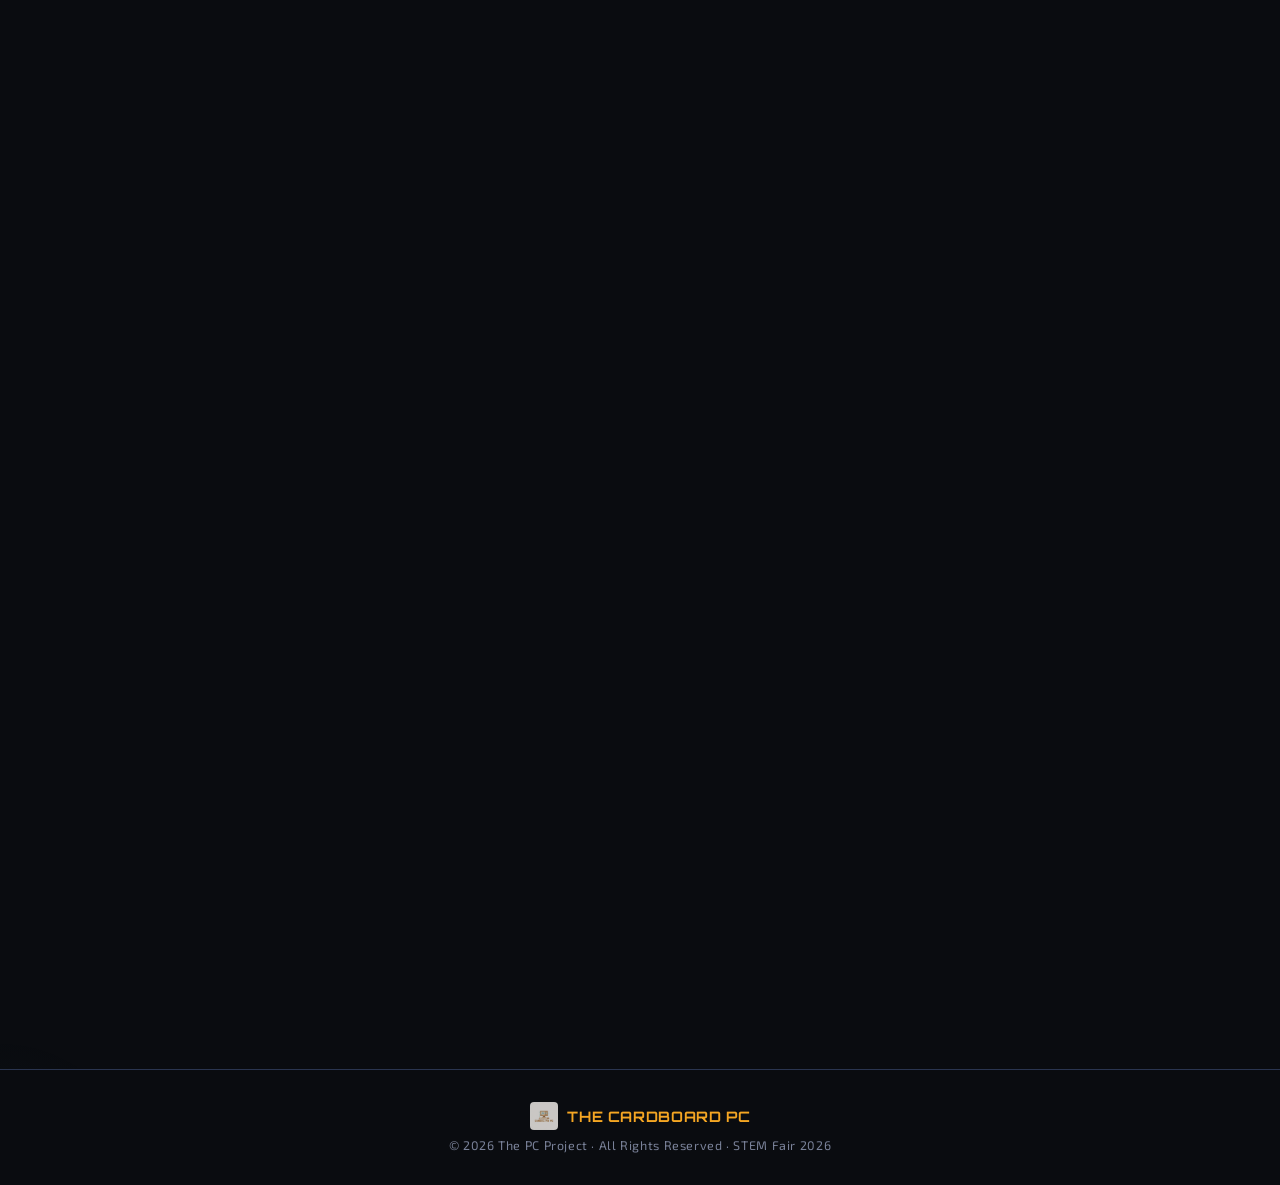
==== commit 53897a34: "Update index.html" ====
--- a/index.html
+++ b/index.html
@@ -3,7 +3,7 @@
 <head>
 <meta charset="UTF-8">
 <meta name="viewport" content="width=device-width, initial-scale=1.0">
-<title>The Cardboard PC – Components of a Computer</title>
+<title>The Cardboard PC</title>
 <link rel="icon" type="image/png" href="logo.png">
 <link href="https://fonts.googleapis.com/css2?family=Orbitron:wght@400;700;900&family=Exo+2:wght@300;400;600&display=swap" rel="stylesheet">
 <link rel="stylesheet" href="style.css">
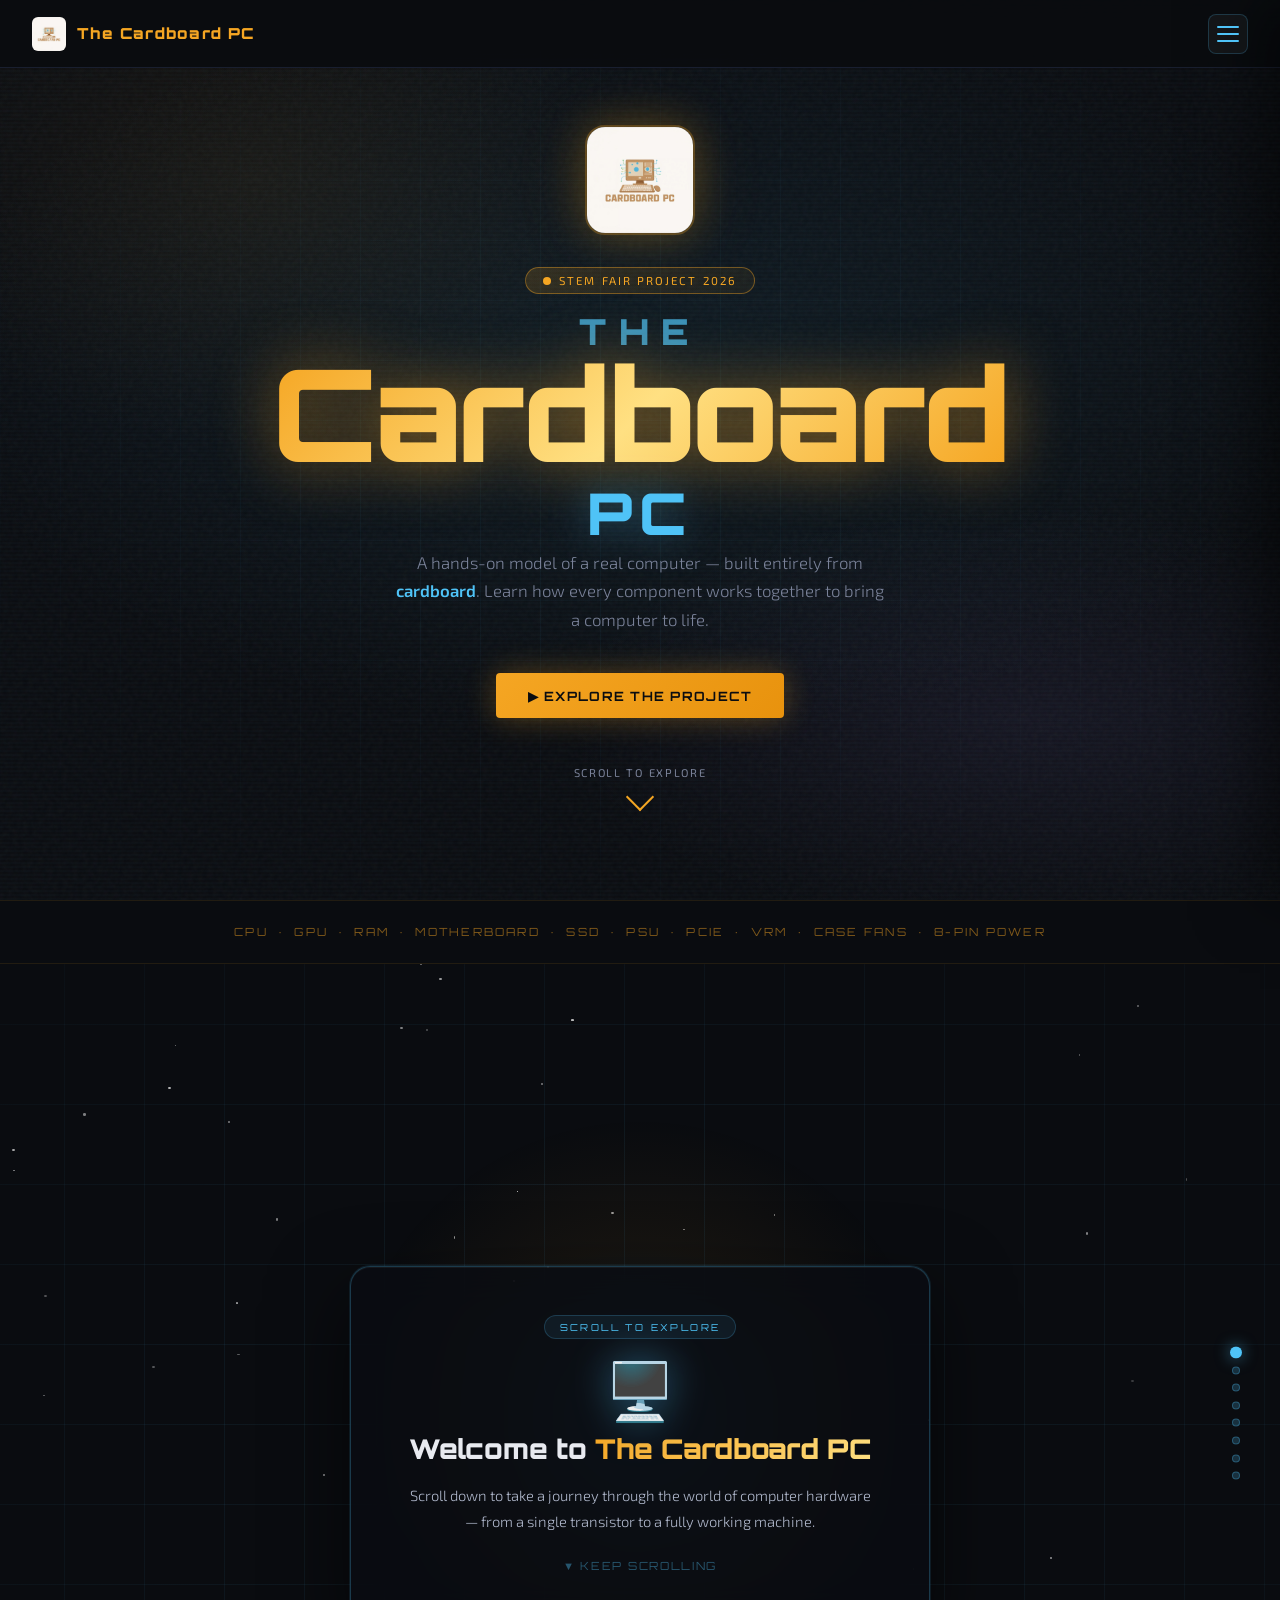
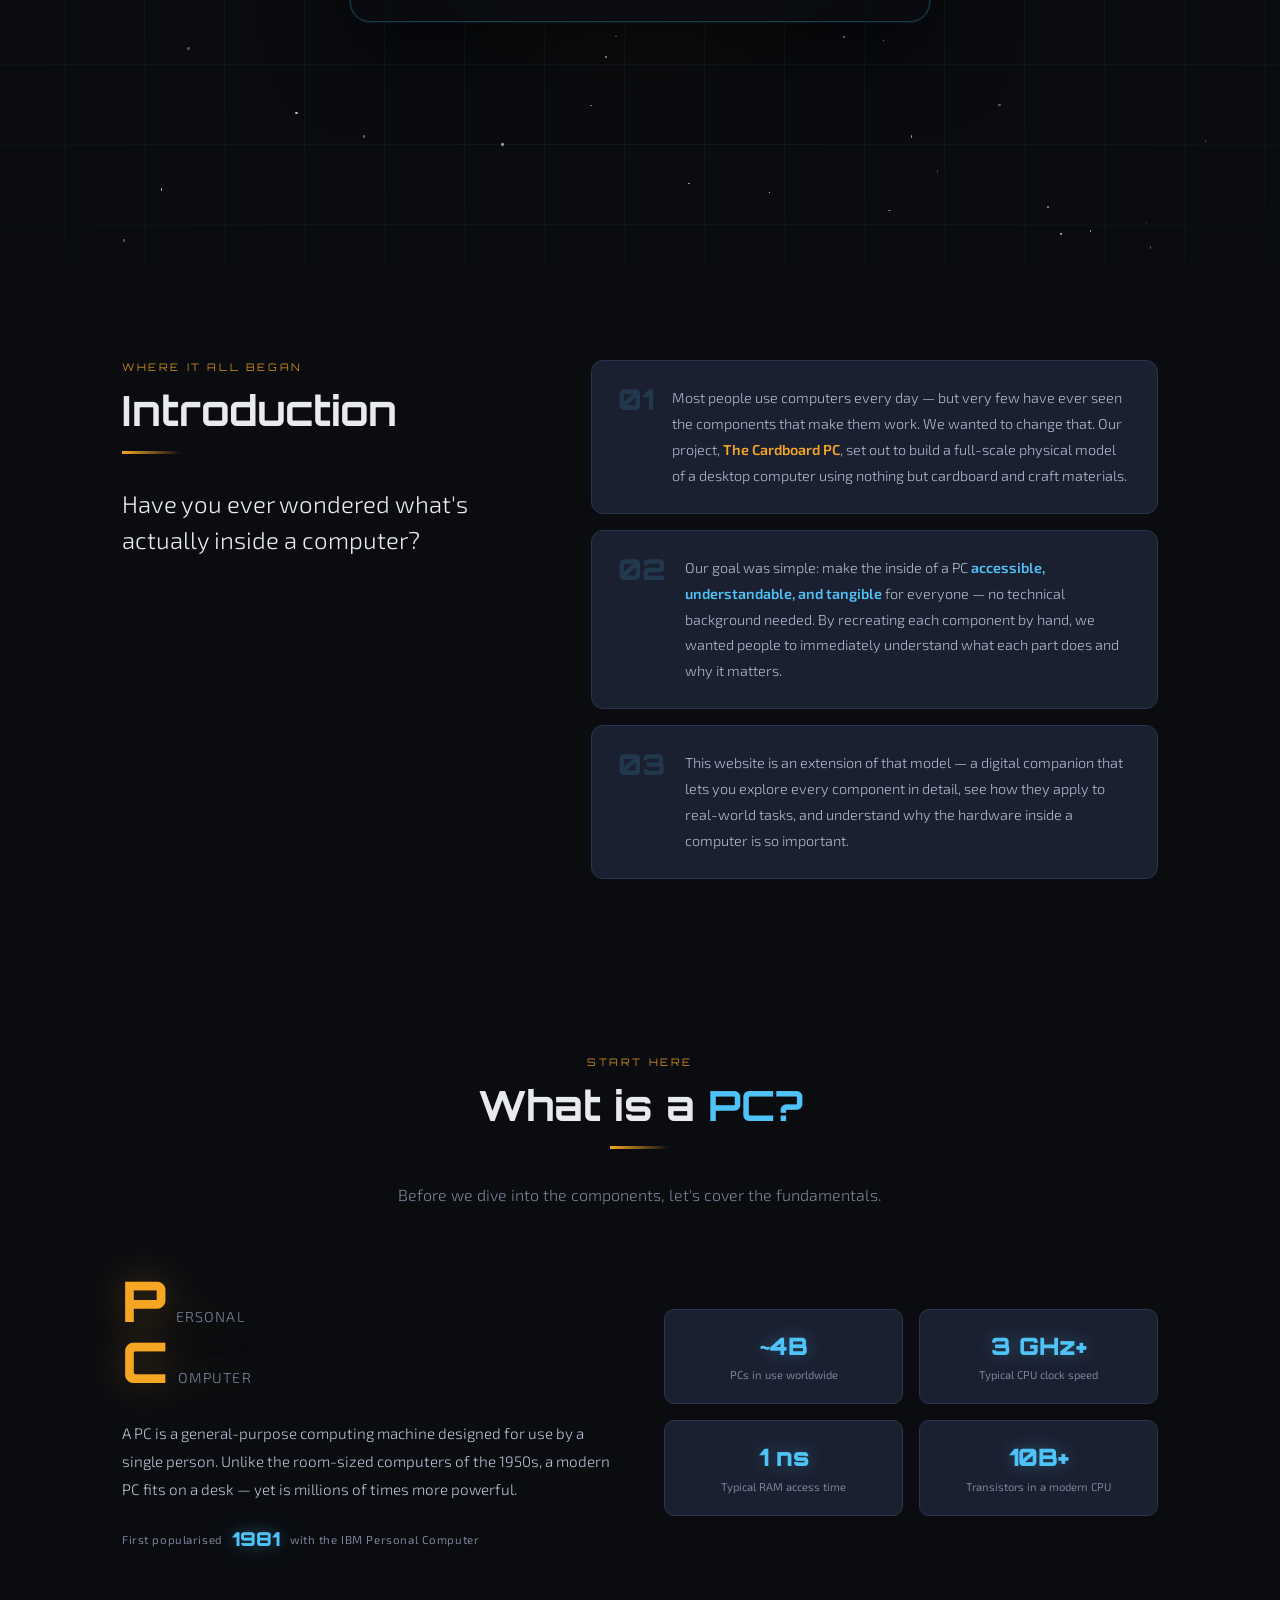
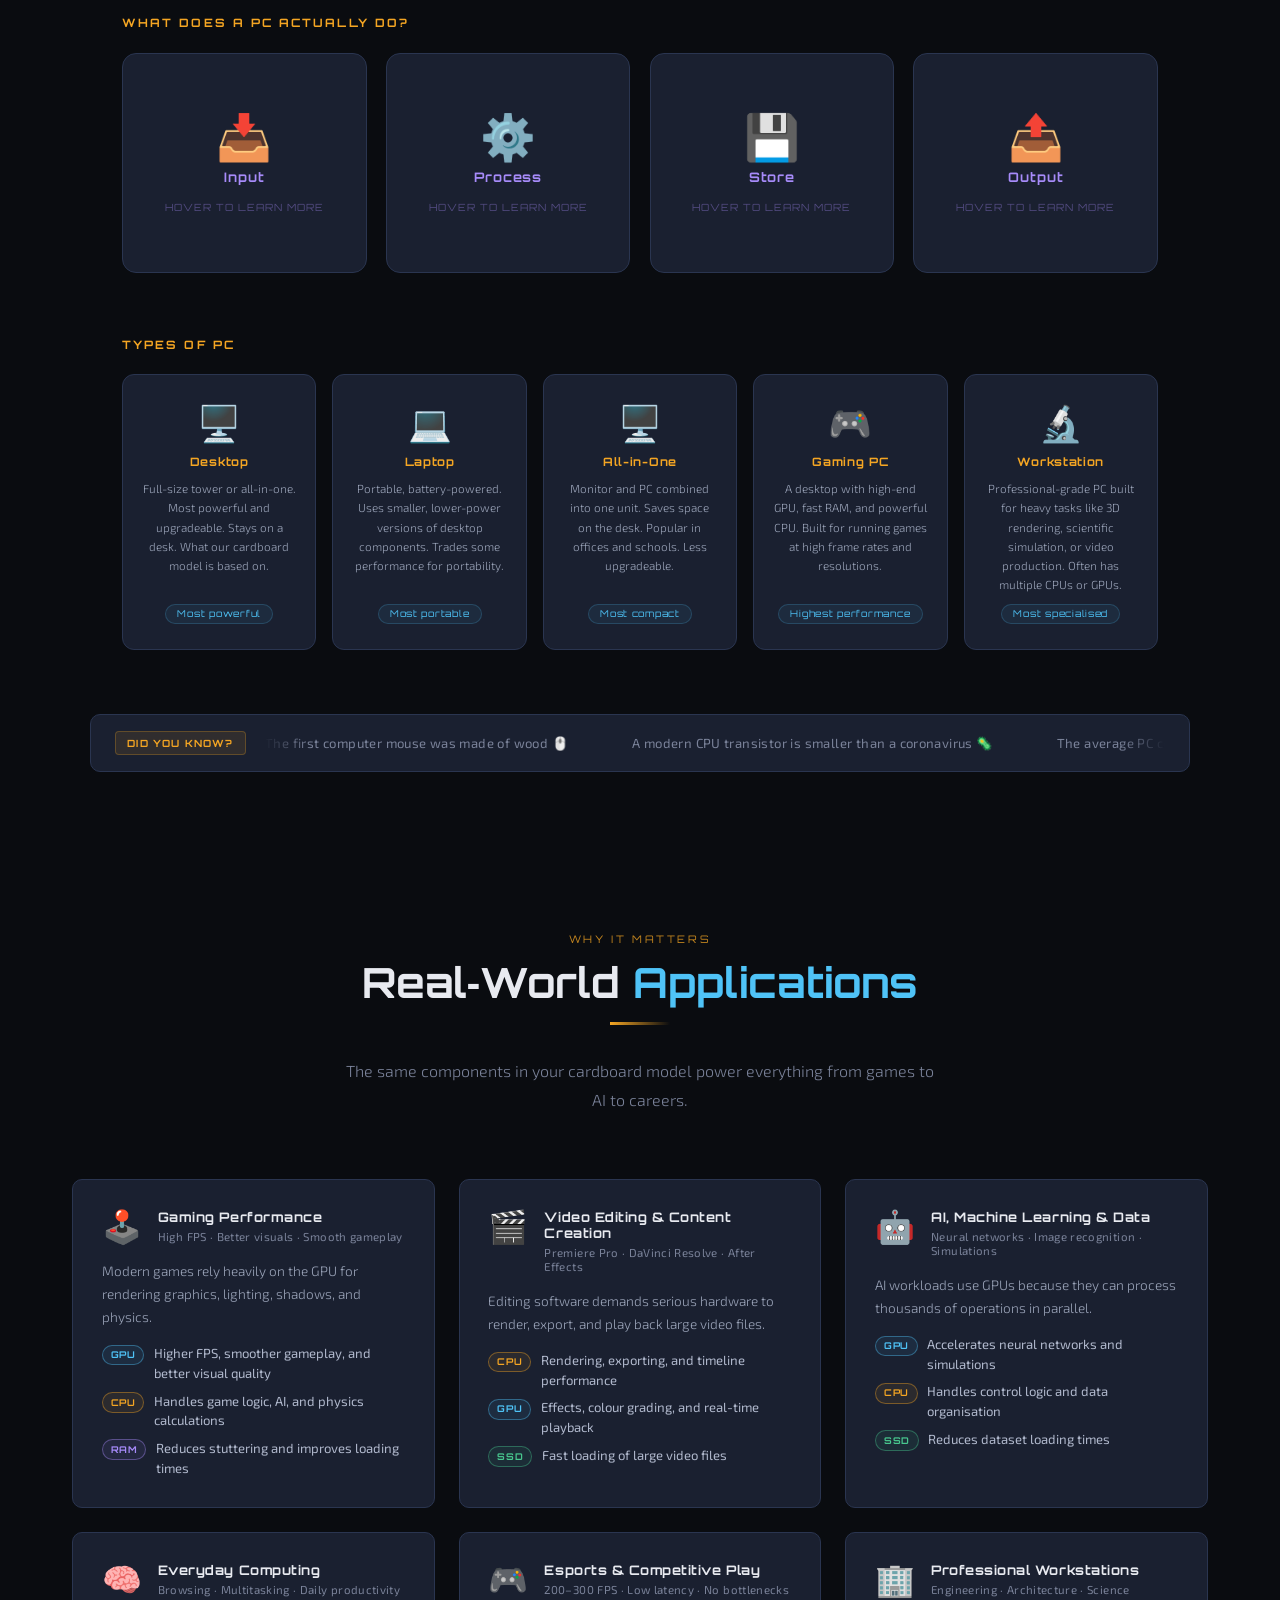
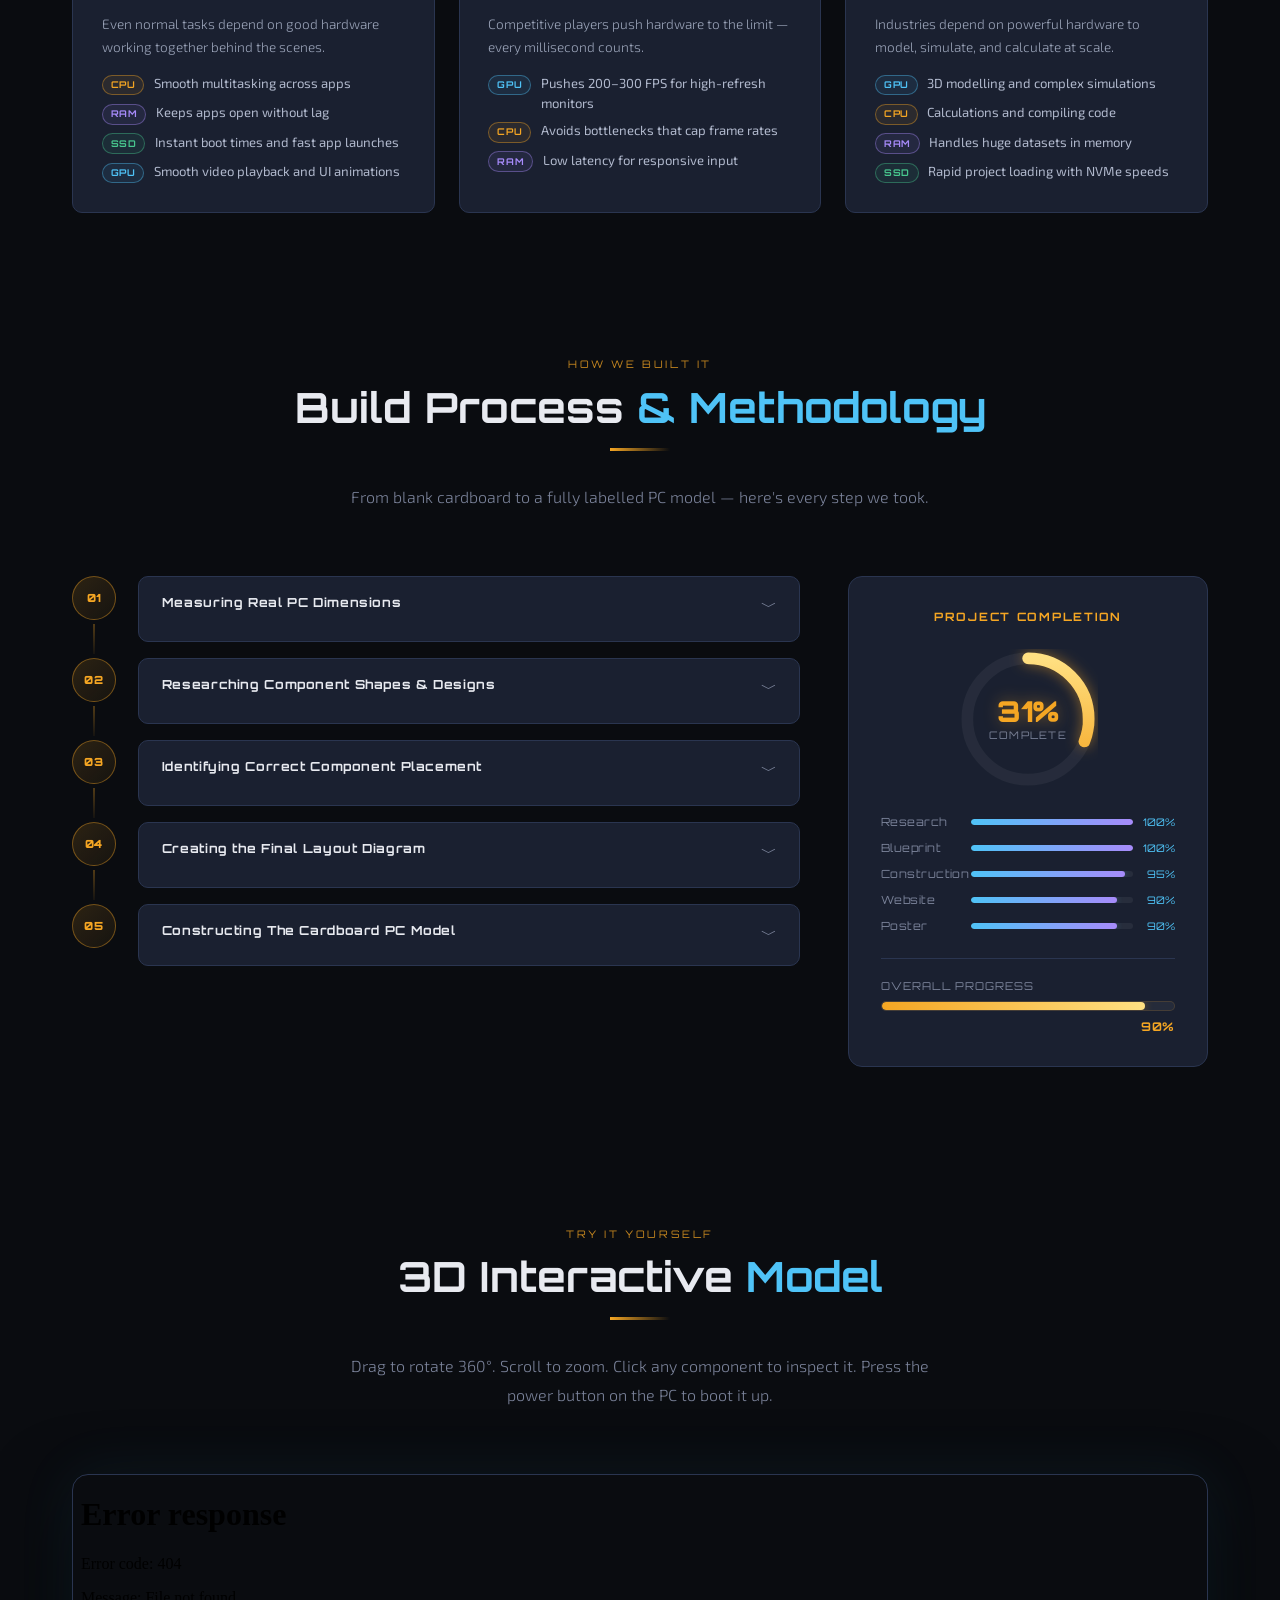
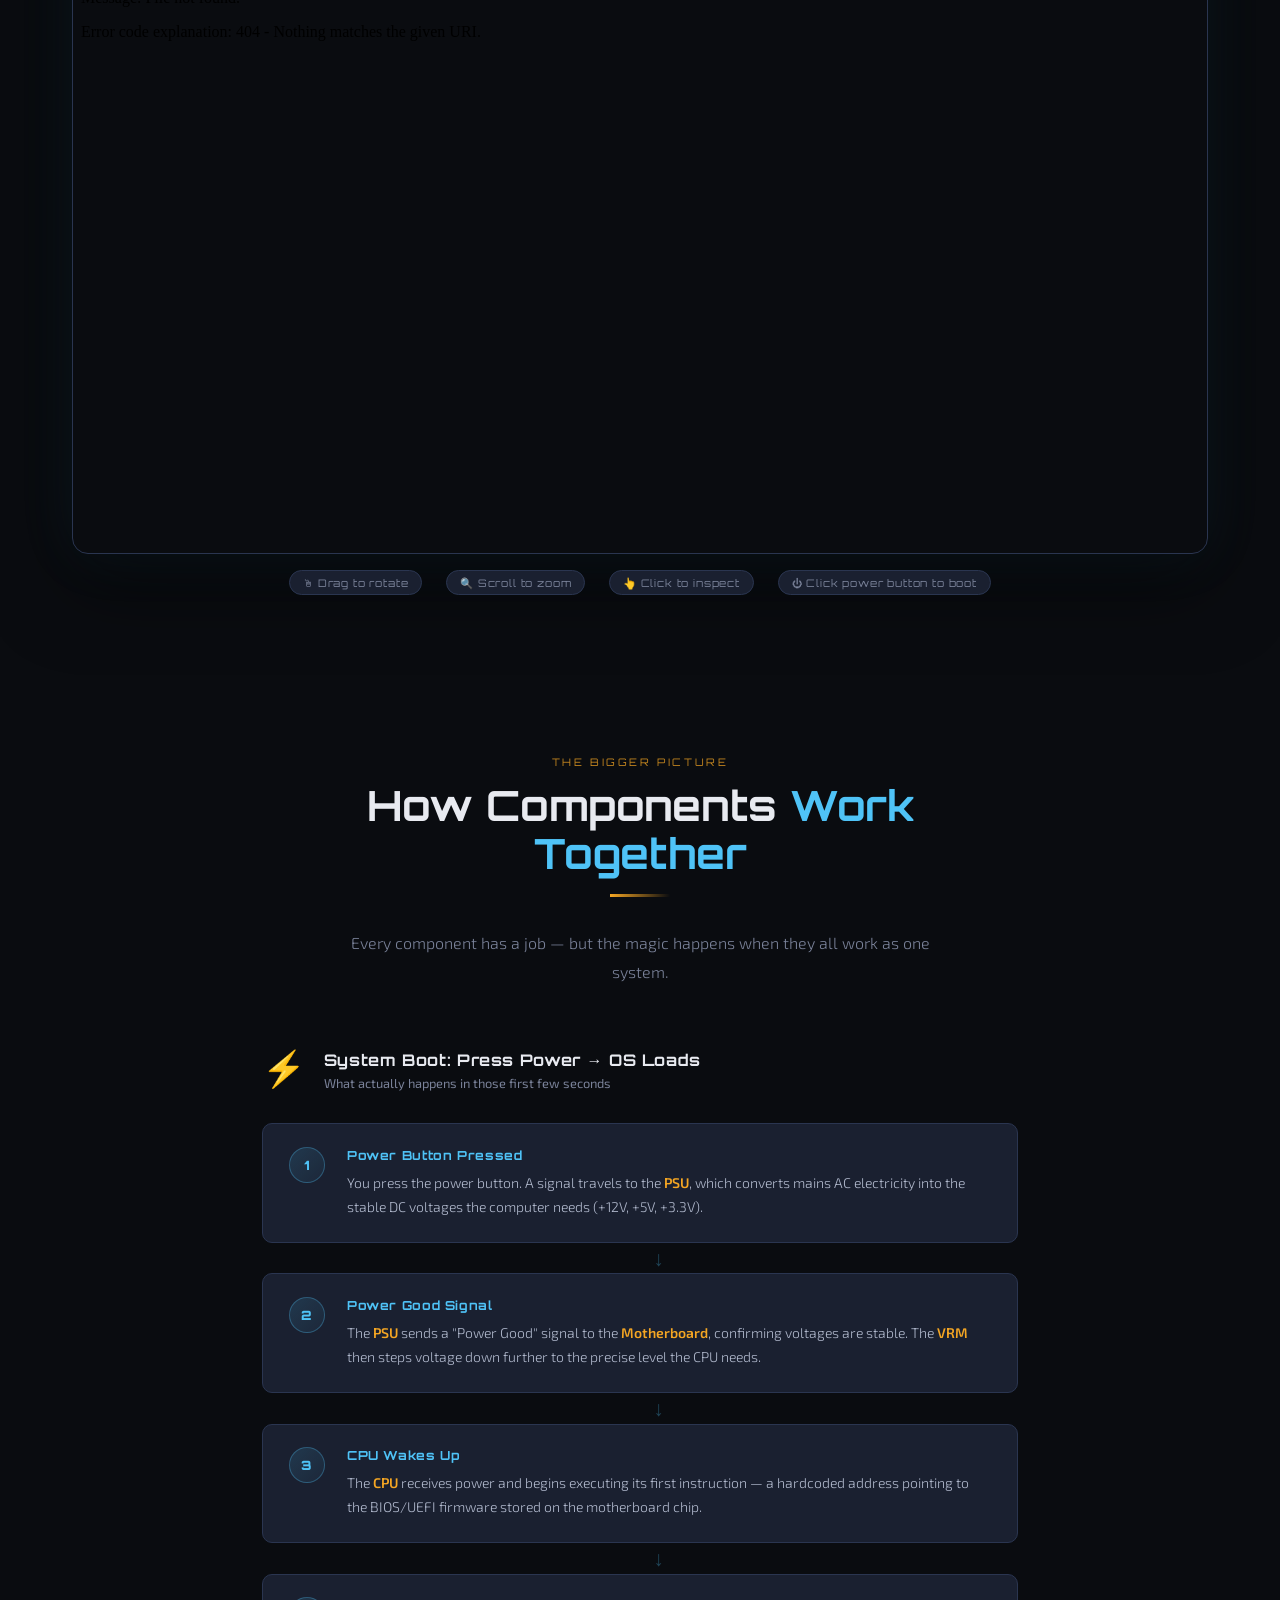
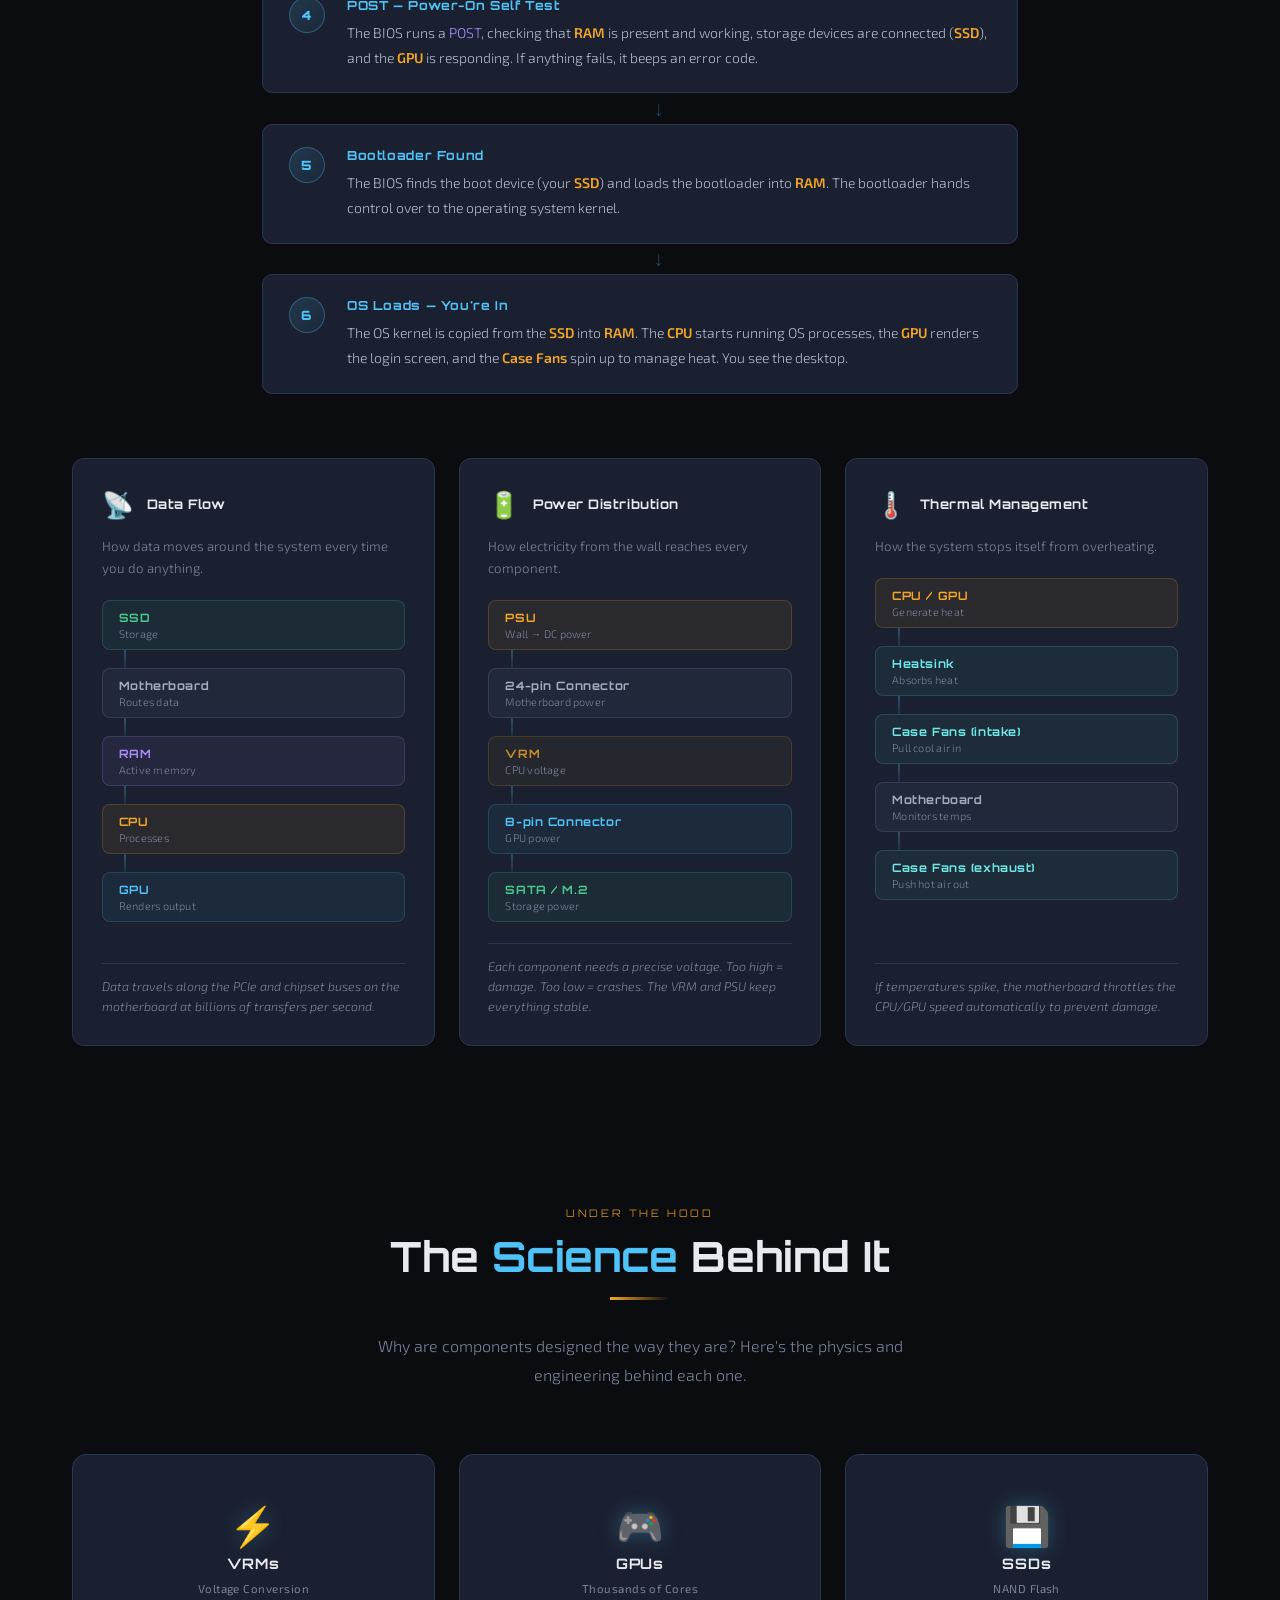
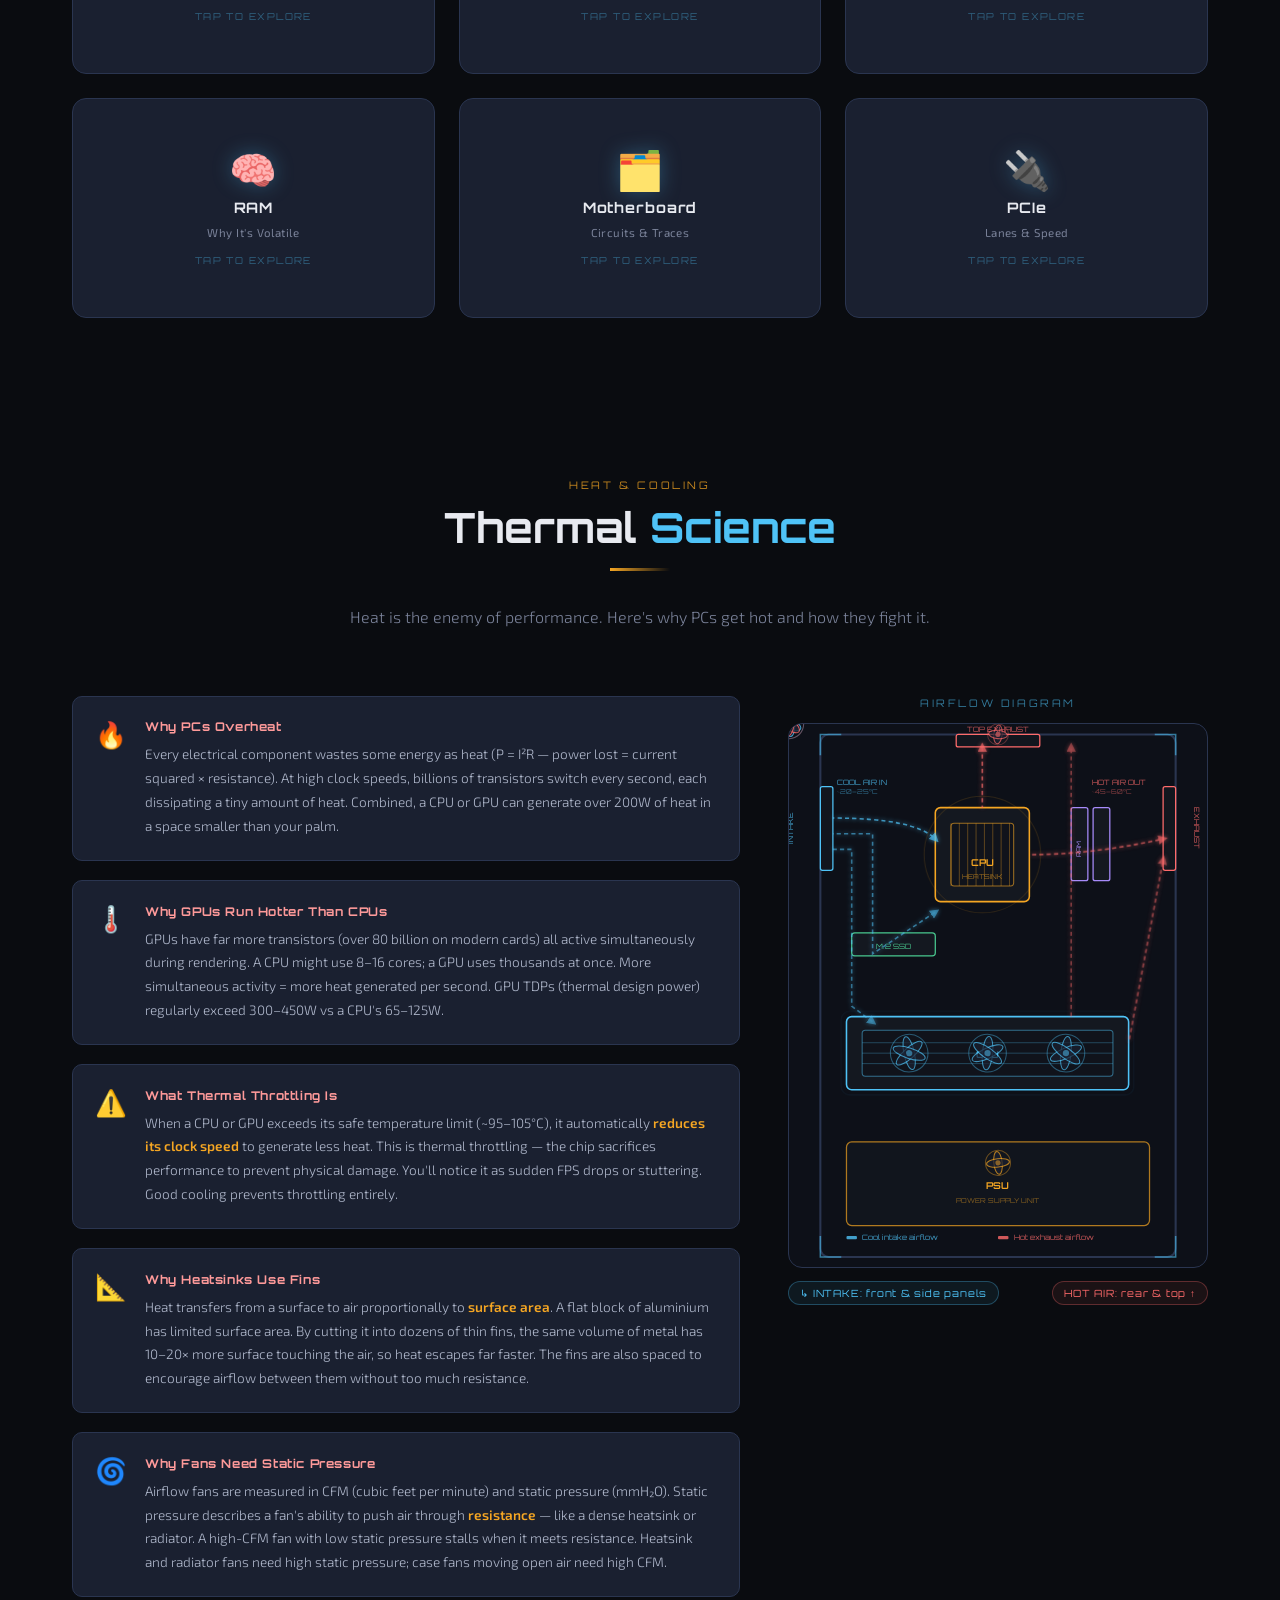
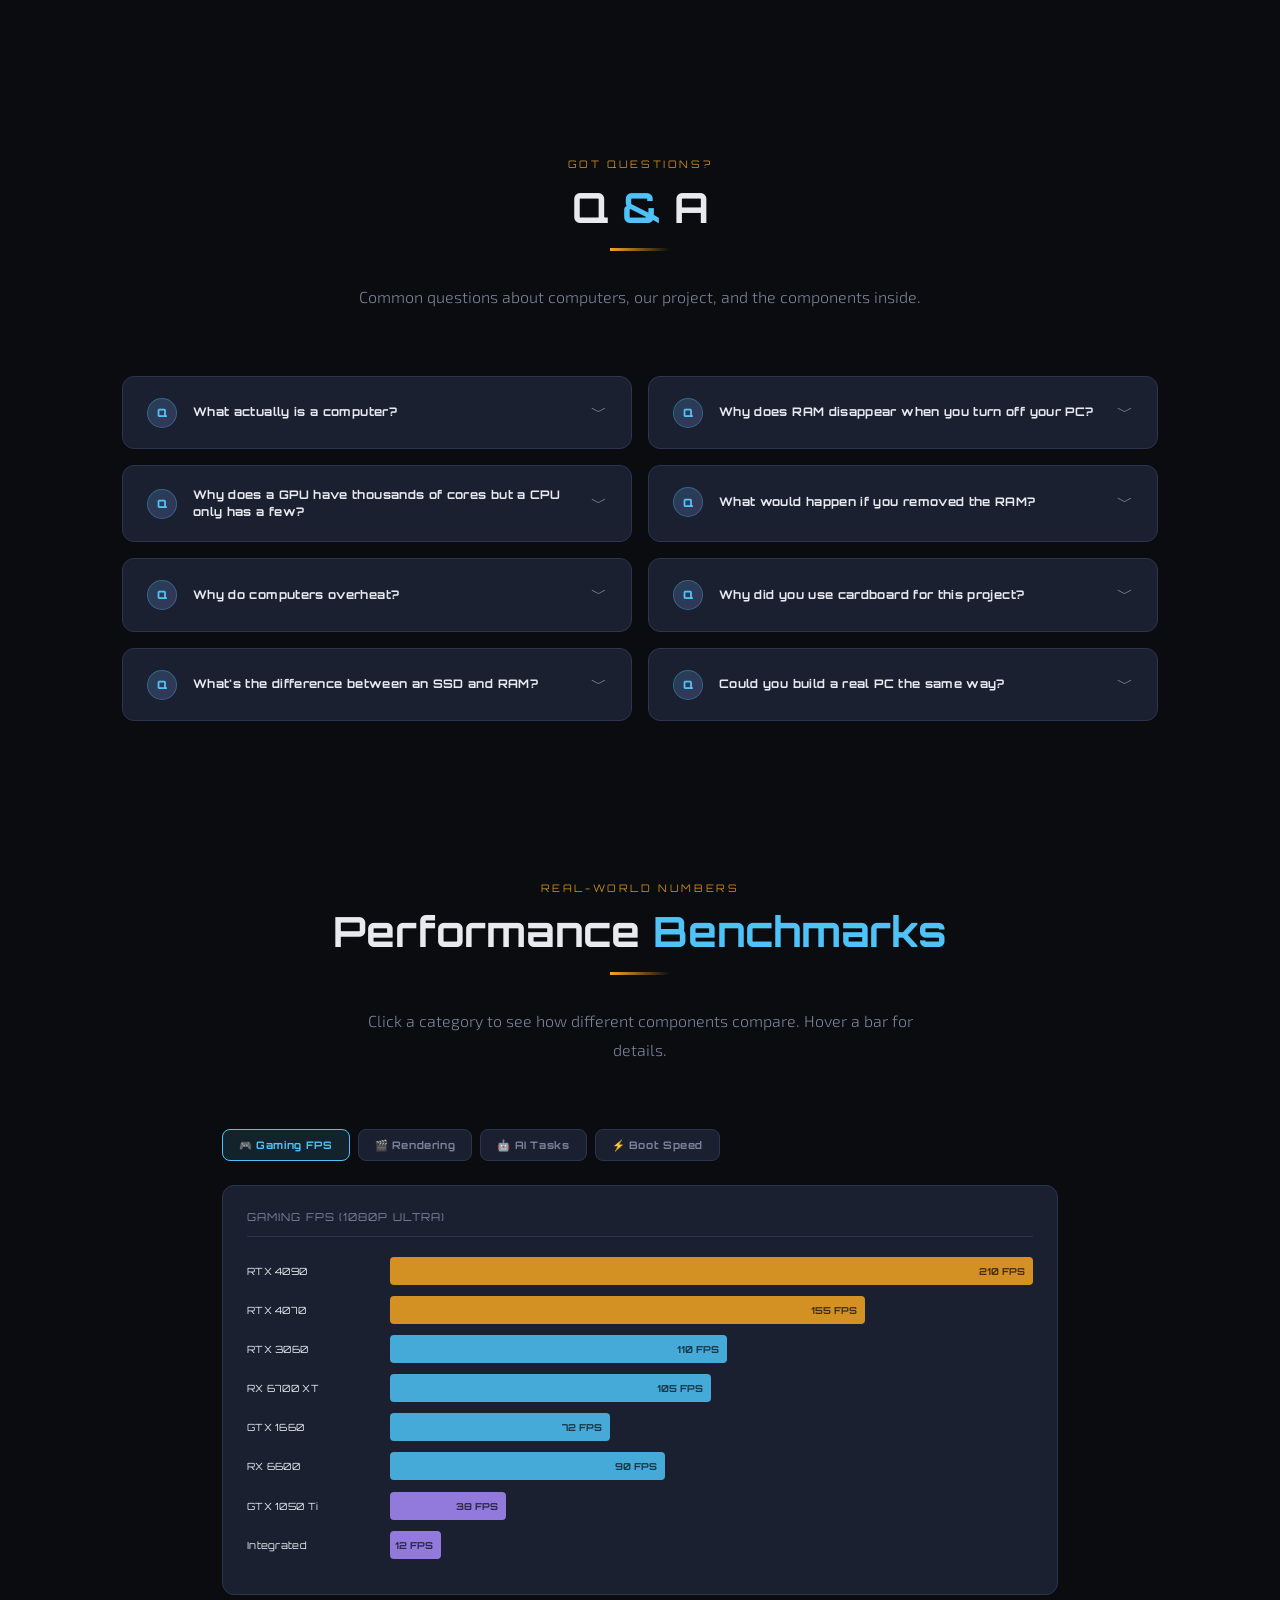
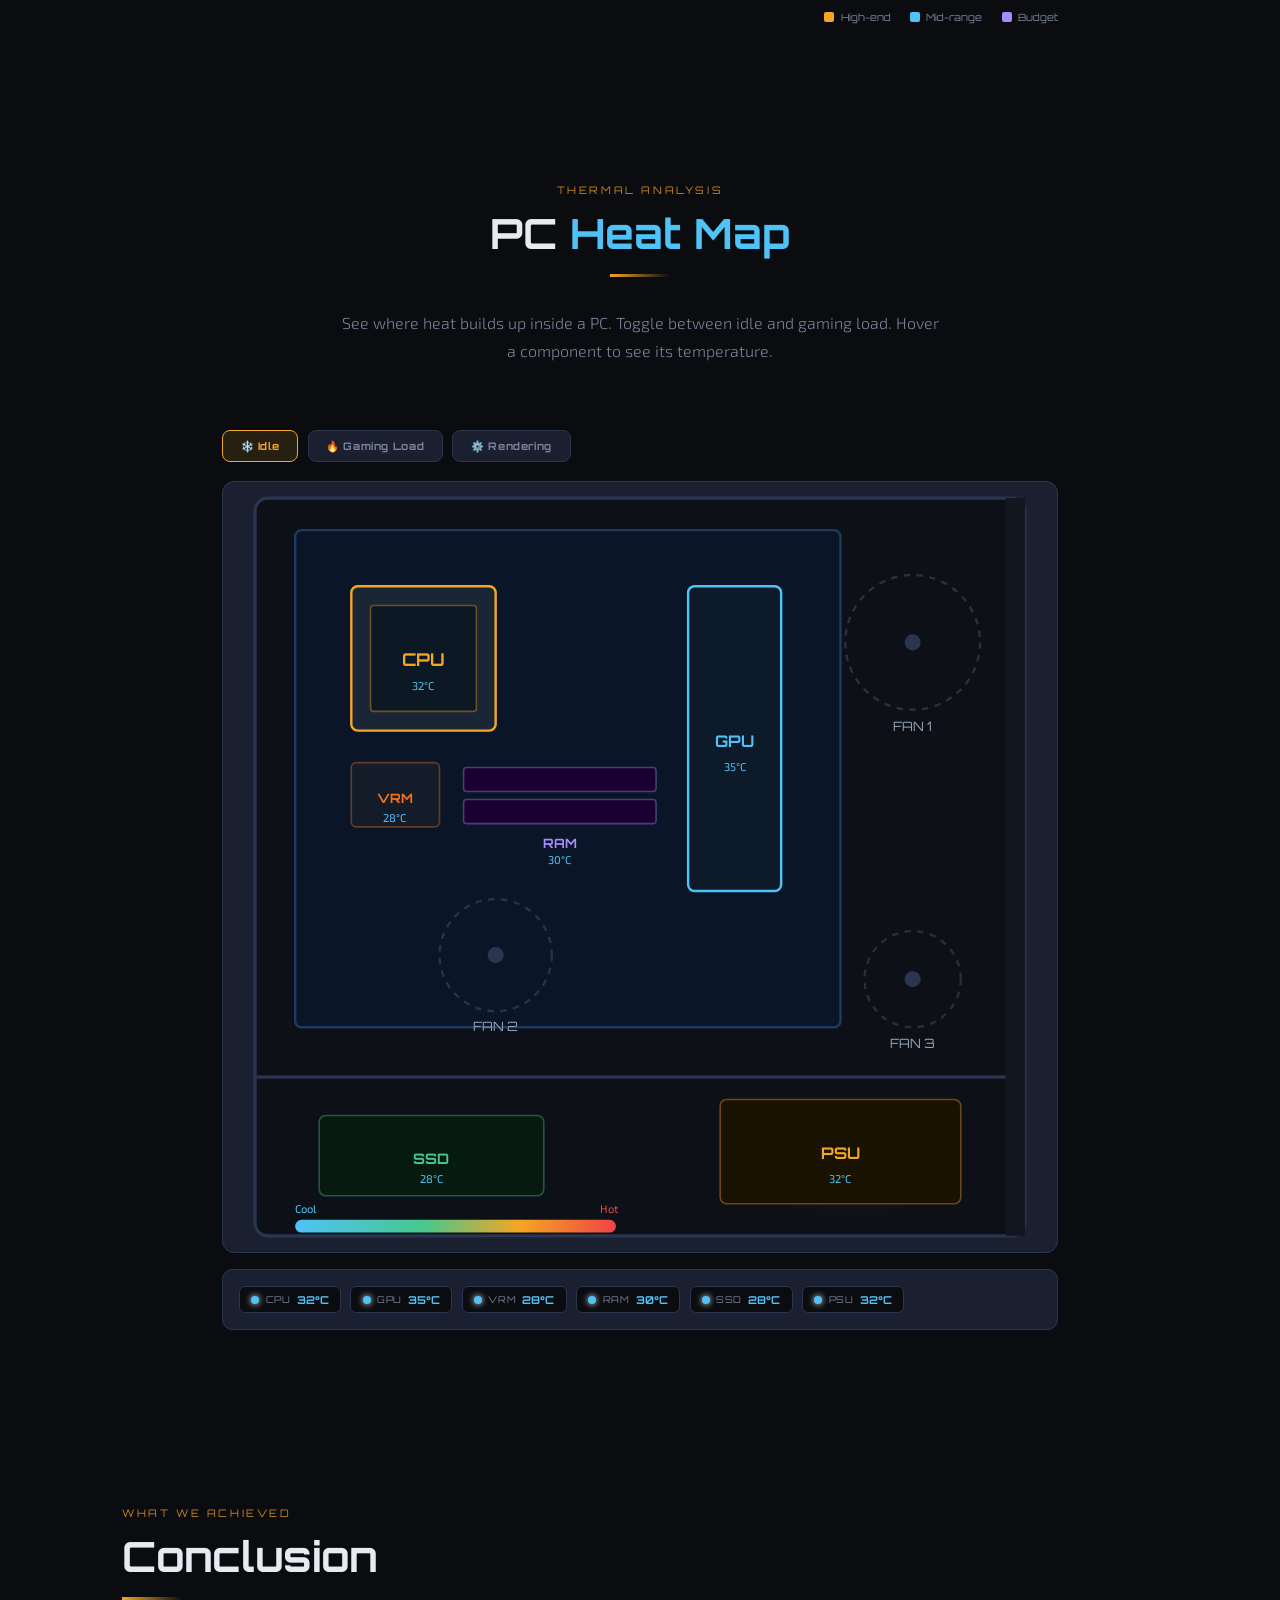
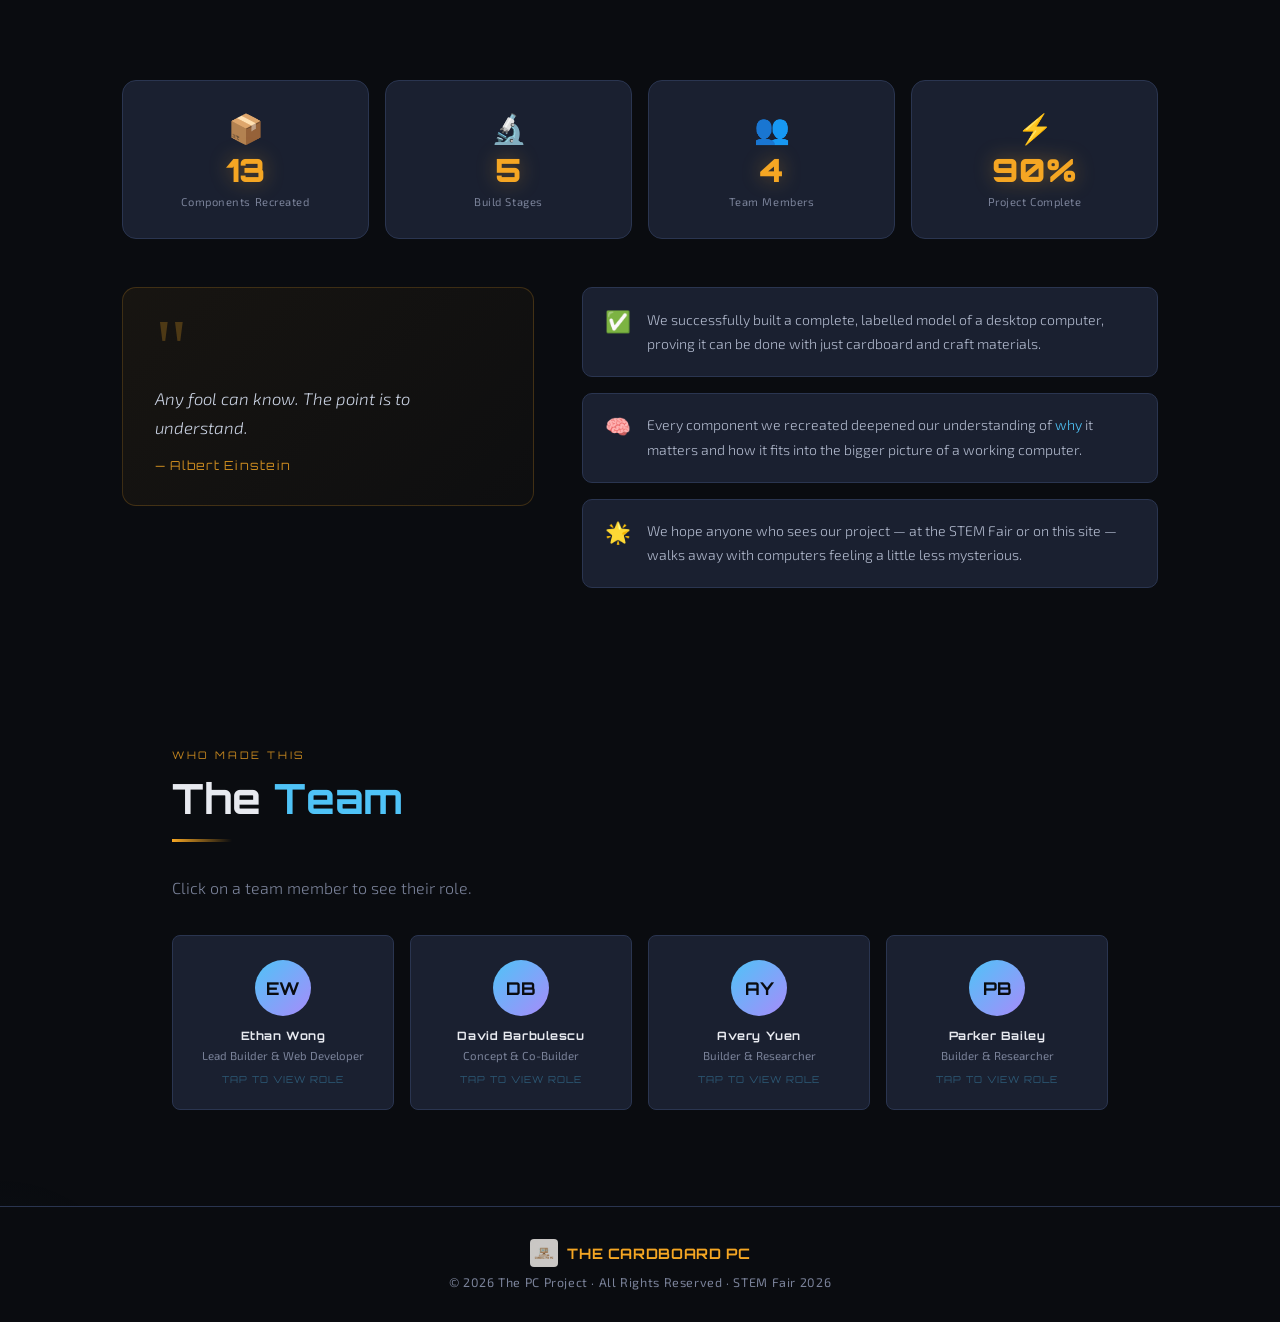
==== commit f75067a6: "Remove interactive PC diagram and modal code Removed interactive PC diagram and component data modal" ====
--- a/index.html
+++ b/index.html
@@ -1814,442 +1814,6 @@
 })();
 
 
-/* ── INTERACTIVE PC DIAGRAM + COMPONENT DATA + MODAL ── */
-(function(){
-  const frame      = document.getElementById('pc-frame');
-  const btnPower   = document.getElementById('btn-power');
-  const btnGame    = document.getElementById('btn-game');
-  const btnReset   = document.getElementById('btn-reset');
-  const btnReplay  = document.getElementById('btn-replay');
-  const statusDot  = document.getElementById('pc-status-dot');
-  const statusText = document.getElementById('pc-status-text');
-  const infoText   = document.getElementById('pc-info-text');
-  const cpuTemp    = document.getElementById('cpu-temp');
-  const gpuTemp    = document.getElementById('gpu-temp');
-  const fpsVal     = document.getElementById('fps-val');
-  const pulse      = document.getElementById('boot-pulse');
-  const caption    = document.getElementById('boot-caption');
-  const captionStep= document.getElementById('boot-caption-step');
-  const captionText= document.getElementById('boot-caption-text');
-
-  let state = 'off'; // off | idle | gaming
-  let fpsInterval = null;
-  let tempInterval = null;
-  let cpuC = 0, gpuC = 0, fps = 0;
-  let booting = false;
-
-  /* ════════ COMPONENT DATA ════════ */
-  const componentData = {
-    'pc-cpu': {
-      abbr: "CPU", full: "Central Processing Unit", icon: "🖥️", color: "orange",
-      desc: "The brain of the computer. It processes instructions, performs calculations, and manages data for all programs — from booting the OS to running every app.",
-      bullets: [],
-      stats: () => state === 'off' ? [
-        ['Status','Offline'], ['Temperature','--'], ['Usage','0%'], ['Clock Speed','--']
-      ] : state === 'idle' ? [
-        ['Status','Running OS'], ['Temperature', Math.round(cpuC)+'°C'], ['Usage','3 – 8%'], ['Clock Speed','3.6 GHz']
-      ] : [
-        ['Status','Under Load'], ['Temperature', Math.round(cpuC)+'°C'], ['Usage','55 – 80%'], ['Clock Speed','4.8 GHz (boost)']
-      ]
-    },
-    'pc-ram': {
-      abbr: "RAM", full: "Random Access Memory", icon: "🧠", color: "purple",
-      desc: "Temporary, high-speed memory used by the CPU while the computer is running. It holds everything currently in use — but loses its contents instantly when power is cut.",
-      bullets: [],
-      stats: () => state === 'off' ? [
-        ['Status','Offline'], ['Used', '0 GB / 16 GB'], ['Speed','--'], ['Volatile?','Yes']
-      ] : state === 'idle' ? [
-        ['Status','Active'], ['Used','3.2 GB / 16 GB'], ['Speed','4800 MHz'], ['Volatile?','Yes']
-      ] : [
-        ['Status','Active — High Load'], ['Used','11.4 GB / 16 GB'], ['Speed','4800 MHz'], ['Volatile?','Yes']
-      ]
-    },
-    'pc-gpu': {
-      abbr: "GPU", full: "Graphics Processing Unit", icon: "🎮", color: "orange",
-      desc: "A processor with thousands of small cores, built to render images, video, and 3D graphics in parallel. It takes the heavy visual workload off the CPU.",
-      bullets: [],
-      stats: () => state === 'off' ? [
-        ['Status','Offline'], ['Temperature','--'], ['Usage','0%'], ['Fan Speed','0 RPM']
-      ] : state === 'idle' ? [
-        ['Status','Idle'], ['Temperature', Math.round(gpuC)+'°C'], ['Usage','1 – 4%'], ['Fan Speed','800 RPM']
-      ] : [
-        ['Status','Rendering'], ['Temperature', Math.round(gpuC)+'°C'], ['Usage','92 – 99%'], ['Fan Speed','2400 RPM']
-      ]
-    },
-    'pc-ssd': {
-      abbr: "SSD", full: "Solid State Drive", icon: "📀", color: "green",
-      desc: "Permanent storage using NAND flash memory. Holds the operating system, files, and games — and keeps its data even with no power, unlike RAM.",
-      bullets: [],
-      stats: () => state === 'off' ? [
-        ['Status','Offline'], ['Activity','--'], ['Read Speed','--'], ['Capacity','512 GB']
-      ] : state === 'idle' ? [
-        ['Status','Mounted'], ['Activity','Low'], ['Read Speed','~120 MB/s'], ['Capacity','512 GB']
-      ] : [
-        ['Status','Streaming Assets'], ['Activity','High'], ['Read Speed','~3,200 MB/s'], ['Capacity','512 GB']
-      ]
-    },
-    'pc-mobo': {
-      abbr: "MOBO", full: "Motherboard", icon: "🗂️", color: "",
-      desc: "The main circuit board connecting every component. Holds the CPU, RAM, GPU, storage, and connectors — and routes power and data between all of them.",
-      bullets: [],
-      stats: () => state === 'off' ? [
-        ['Status','Unpowered'], ['Chipset Temp','--'], ['POST','Not run']
-      ] : [
-        ['Status','Powered'], ['Chipset Temp', Math.round(30 + cpuC*0.2)+'°C'], ['POST','Passed ✓']
-      ]
-    },
-    'pc-vrm': {
-      abbr: "VRM", full: "Voltage Regulator Module", icon: "🔧", color: "",
-      desc: "Steps down the 12V from the PSU to the precise low voltage (around 1.1–1.3V) that the CPU needs, keeping power clean and stable.",
-      bullets: [
-        "Converts 12V input down to ~1.1–1.3V for the CPU",
-        "Keeps voltage stable to prevent crashes or damage",
-        "Important for safe overclocking"
-      ],
-      stats: () => state === 'off' ? [
-        ['Status','Off'], ['Output Voltage','0V'], ['Load','0%']
-      ] : state === 'idle' ? [
-        ['Status','Regulating'], ['Output Voltage','1.15V'], ['Load','12%']
-      ] : [
-        ['Status','Regulating'], ['Output Voltage','1.28V'], ['Load','78%']
-      ]
-    },
-    'pc-24pin': {
-      abbr: "24-PIN", full: "24-pin Connector", icon: "🔗", color: "",
-      desc: "The main power cable from the PSU to the motherboard. It supplies electricity to the motherboard and every component connected to it.",
-      bullets: [],
-      stats: () => state === 'off' ? [
-        ['Status','No Power'], ['Voltage Rails','--']
-      ] : [
-        ['Status','Carrying Power'], ['Voltage Rails','+12V / +5V / +3.3V']
-      ]
-    },
-    'pc-psu': {
-      abbr: "PSU", full: "Power Supply Unit", icon: "🔋", color: "orange",
-      desc: "Converts mains AC electricity from the wall into the steady DC voltages the PC needs. Also houses the power button that starts the boot process.",
-      bullets: [],
-      stats: () => state === 'off' ? [
-        ['Status','Off'], ['Power Draw','0 W'], ['Output','0V']
-      ] : state === 'idle' ? [
-        ['Status','On'], ['Power Draw','~85 W'], ['Output','12V / 5V / 3.3V']
-      ] : [
-        ['Status','On — High Draw'], ['Power Draw','~310 W'], ['Output','12V / 5V / 3.3V']
-      ]
-    },
-    'pc-pcie': {
-      abbr: "PCIe", full: "Peripheral Component Interconnect Express", icon: "🔌", color: "",
-      desc: "A high-speed expansion lane connecting the GPU to the motherboard, letting it exchange huge amounts of data with the CPU every second.",
-      bullets: [
-        "Connects the GPU to the motherboard",
-        "Transfers data between GPU and CPU at very high speed",
-        "Most modern GPUs use a PCIe x16 slot"
-      ],
-      stats: () => state === 'off' ? [
-        ['Status','Inactive'], ['Lane Width','x16'], ['Bandwidth','0 GB/s']
-      ] : state === 'idle' ? [
-        ['Status','Active'], ['Lane Width','x16'], ['Bandwidth','~1 GB/s']
-      ] : [
-        ['Status','Active — Saturated'], ['Lane Width','x16'], ['Bandwidth','~16 GB/s']
-      ]
-    },
-    'pc-fan-1': {
-      abbr: "FAN", full: "Case Fan — Rear Exhaust", icon: "💨", color: "",
-      desc: "Pulls warm air out from inside the case, working with the intake fans to keep a steady flow of cool air across every component.",
-      bullets: [],
-      stats: () => fanStats()
-    },
-    'pc-fan-2': {
-      abbr: "FAN", full: "Case Fan — Front Intake", icon: "💨", color: "",
-      desc: "Pulls cool air into the case from outside, aimed across the RAM and motherboard to keep temperatures down.",
-      bullets: [],
-      stats: () => fanStats()
-    },
-    'pc-fan-3': {
-      abbr: "FAN", full: "Case Fan — Top Exhaust", icon: "💨", color: "",
-      desc: "Vents hot air out from the top of the case — heat naturally rises, so this fan helps clear it away from the GPU and CPU.",
-      bullets: [],
-      stats: () => fanStats()
-    }
-  };
-
-  function fanStats() {
-    return state === 'off' ? [
-      ['Status','Stopped'], ['Speed','0 RPM'], ['Airflow','0 CFM']
-    ] : state === 'idle' ? [
-      ['Status','Spinning — Low'], ['Speed','~800 RPM'], ['Airflow','~12 CFM']
-    ] : [
-      ['Status','Spinning — High'], ['Speed','~2400 RPM'], ['Airflow','~45 CFM']
-    ];
-  }
-
-  /* ════════ MODAL ════════ */
-  const overlay    = document.getElementById('modal-overlay');
-  const modal      = document.getElementById('modal');
-  const modalIcon  = document.getElementById('modal-icon');
-  const modalAbbr  = document.getElementById('modal-abbr');
-  const modalFull  = document.getElementById('modal-full');
-  const modalClose = document.getElementById('modal-close');
-  const tabStats   = document.getElementById('tab-stats');
-  const tabDesc    = document.getElementById('tab-desc');
-  const paneStats  = document.getElementById('pane-stats');
-  const paneDesc   = document.getElementById('pane-desc');
-
-  let activeComponentId = null;
-
-  function renderStats(id) {
-    const c = componentData[id];
-    const stats = c.stats();
-    paneStats.innerHTML = `<div class="stat-grid">${stats.map(([label,val]) =>
-      `<div class="stat-row"><span class="stat-row-label">${label}</span><span class="stat-row-val">${val}</span></div>`
-    ).join('')}</div>`;
-  }
-
-  function renderDesc(id) {
-    const c = componentData[id];
-    const bulletsHTML = c.bullets.length
-      ? `<ul>${c.bullets.map(b => `<li>${b}</li>`).join('')}</ul>`
-      : '';
-    paneDesc.innerHTML = `<p>${c.desc}</p>${bulletsHTML}`;
-  }
-
-  function openComponentModal(id) {
-    const c = componentData[id];
-    if (!c) return;
-    activeComponentId = id;
-
-    modalIcon.textContent = c.icon;
-    modalAbbr.textContent = c.abbr;
-    modalFull.textContent = c.full;
-    modal.className = `modal ${c.color}`;
-
-    renderStats(id);
-    renderDesc(id);
-
-    tabStats.classList.add('active');
-    tabDesc.classList.remove('active');
-    paneStats.classList.add('active');
-    paneDesc.classList.remove('active');
-
-    overlay.classList.add('active');
-    document.body.style.overflow = 'hidden';
-  }
-
-  function closeModal() {
-    overlay.classList.remove('active');
-    document.body.style.overflow = '';
-    activeComponentId = null;
-  }
-
-  tabStats.addEventListener('click', () => {
-    tabStats.classList.add('active'); tabDesc.classList.remove('active');
-    paneStats.classList.add('active'); paneDesc.classList.remove('active');
-    if (activeComponentId) renderStats(activeComponentId);
-  });
-  tabDesc.addEventListener('click', () => {
-    tabDesc.classList.add('active'); tabStats.classList.remove('active');
-    paneDesc.classList.add('active'); paneStats.classList.remove('active');
-  });
-
-  modalClose.addEventListener('click', closeModal);
-  overlay.addEventListener('click', e => { if (e.target === overlay) closeModal(); });
-  document.addEventListener('keydown', e => { if (e.key === 'Escape' && overlay.classList.contains('active')) closeModal(); });
-
-  /* click handlers on every diagram component */
-  Object.keys(componentData).forEach(id => {
-    const el = document.getElementById(id);
-    if (el) el.addEventListener('click', () => {
-      if (booting) return; // don't open modal mid boot-animation
-      openComponentModal(id);
-    });
-  });
-
-  /* ════════ STATE MANAGEMENT ════════ */
-  function setState(s) {
-    state = s;
-    frame.classList.remove('state-off','state-idle','state-gaming');
-    frame.classList.add('state-' + s);
-
-    if (s === 'off') {
-      statusDot.className = 'pc-status-dot';
-      statusText.textContent = 'System Powered Off';
-      btnPower.innerHTML = '<span class="pc-ctrl-icon">⏻</span> Power On';
-      btnPower.classList.add('primary');
-      btnGame.disabled = true;
-      btnReset.disabled = true;
-      cpuTemp.textContent = 'OFF';
-      gpuTemp.textContent = 'OFF';
-      fpsVal.textContent = '--';
-      infoText.innerHTML = 'The system is off. Press <strong>Power On</strong> to start the boot sequence — watch data flow from the power button through every component, in slow motion.';
-      clearInterval(fpsInterval); clearInterval(tempInterval);
-      cpuC = 0; gpuC = 0; fps = 0;
-    }
-
-    if (s === 'idle') {
-      statusDot.className = 'pc-status-dot on';
-      statusText.textContent = 'System Idle — Running OS';
-      btnPower.innerHTML = '<span class="pc-ctrl-icon">⏻</span> Power Off';
-      btnPower.classList.remove('primary');
-      btnGame.disabled = false;
-      btnReset.disabled = true;
-      fpsVal.textContent = '--';
-      infoText.innerHTML = 'The fans are spinning, RAM is active, and the CPU/GPU are idling at low temperature. Press <strong>Launch High-FPS Game</strong> to put the system under load — or click any part of the diagram to see its live stats.';
-      if (cpuC < 28) cpuC = 32;
-      if (gpuC < 28) gpuC = 35;
-      cpuTemp.textContent = Math.round(cpuC) + '°C';
-      gpuTemp.textContent = Math.round(gpuC) + '°C';
-
-      clearInterval(tempInterval);
-      tempInterval = setInterval(() => {
-        cpuC += (Math.random() - 0.5) * 1.2;
-        gpuC += (Math.random() - 0.5) * 1.2;
-        cpuC = Math.max(28, Math.min(38, cpuC));
-        gpuC = Math.max(30, Math.min(40, gpuC));
-        cpuTemp.textContent = Math.round(cpuC) + '°C';
-        gpuTemp.textContent = Math.round(gpuC) + '°C';
-      }, 900);
-    }
-
-    if (s === 'gaming') {
-      statusDot.className = 'pc-status-dot hot';
-      statusText.textContent = 'Gaming — Components Under Load';
-      btnGame.disabled = true;
-      btnReset.disabled = false;
-      infoText.innerHTML = 'The GPU is rendering thousands of frames per second. Both the CPU and GPU heat up, fans spin faster to compensate, and FPS climbs as the game runs. Click any part to see its live stats.';
-
-      clearInterval(tempInterval);
-      tempInterval = setInterval(() => {
-        cpuC = Math.min(78, cpuC + Math.random() * 3);
-        gpuC = Math.min(85, gpuC + Math.random() * 3.5);
-        cpuTemp.textContent = Math.round(cpuC) + '°C';
-        gpuTemp.textContent = Math.round(gpuC) + '°C';
-      }, 400);
-
-      clearInterval(fpsInterval);
-      fps = 0;
-      fpsInterval = setInterval(() => {
-        fps = Math.min(165, fps + Math.random() * 25);
-        fpsVal.textContent = Math.round(fps);
-      }, 300);
-    }
-  }
-
-  /* ════════ BOOT SEQUENCE ANIMATION ════════ */
-  /* coordinates correspond to component centres in the 600x540 viewBox */
-  const bootSteps = [
-    { ids:['pc-psu'],                       point:[500,450], caption:"Power button pressed — the PSU converts mains AC into +12V, +5V and +3.3V DC." },
-    { ids:['pc-24pin','pc-vrm'],             point:[359,73],  caption:"Power flows through the 24-pin connector. The VRM steps voltage down for the CPU." },
-    { ids:['pc-cpu'],                       point:[125,100], caption:"The CPU wakes up and begins executing the BIOS / UEFI firmware." },
-    { ids:['pc-ram','pc-ssd','pc-mobo'],     point:[170,192], caption:"POST runs — checking that RAM, storage and the GPU are detected and working." },
-    { ids:['pc-ssd','pc-ram'],               point:[165,440], caption:"The bootloader is read from the SSD and copied into RAM, ready to launch the OS." },
-    { ids:['pc-gpu','pc-fan-1','pc-fan-2','pc-fan-3'], point:[311,150], caption:"The OS finishes loading — the GPU renders the desktop, and fans spin up to manage heat." },
-  ];
-
-  function clearBootHighlights() {
-    document.querySelectorAll('.boot-active').forEach(el => el.classList.remove('boot-active'));
-  }
-
-  function animatePulse(fromX, fromY, toX, toY, duration) {
-    return new Promise(resolve => {
-      const start = performance.now();
-      function frameFn(now) {
-        const t = Math.min(1, (now - start) / duration);
-        const ease = t < 0.5 ? 2*t*t : 1 - Math.pow(-2*t+2, 2)/2; /* easeInOutQuad */
-        const x = fromX + (toX - fromX) * ease;
-        const y = fromY + (toY - fromY) * ease;
-        pulse.setAttribute('cx', x);
-        pulse.setAttribute('cy', y);
-        if (t < 1) requestAnimationFrame(frameFn);
-        else resolve();
-      }
-      requestAnimationFrame(frameFn);
-    });
-  }
-
-  function wait(ms) { return new Promise(r => setTimeout(r, ms)); }
-
-  async function playBootSequence() {
-    booting = true;
-    btnPower.disabled = true;
-    btnGame.disabled = true;
-    btnReset.disabled = true;
-    btnReplay.disabled = true;
-
-    frame.classList.add('booting');
-    pulse.setAttribute('cx', 500);
-    pulse.setAttribute('cy', 450);
-    pulse.classList.add('visible');
-    caption.classList.add('visible');
-
-    let curX = 500, curY = 450;
-
-    for (let i = 0; i < bootSteps.length; i++) {
-      const step = bootSteps[i];
-      clearBootHighlights();
-
-      captionStep.textContent = `Step ${i+1} / ${bootSteps.length}`;
-      captionText.textContent = step.caption;
-
-      // move pulse to this step's point (slow-mo)
-      await animatePulse(curX, curY, step.point[0], step.point[1], 1100);
-      curX = step.point[0]; curY = step.point[1];
-
-      // highlight relevant components
-      step.ids.forEach(id => {
-        const el = document.getElementById(id);
-        if (el) el.classList.add('boot-active');
-      });
-
-      // pulse ping effect
-      pulse.classList.add('ping');
-      await wait(900);
-      pulse.classList.remove('ping');
-    }
-
-    await wait(400);
-    clearBootHighlights();
-    pulse.classList.remove('visible');
-    caption.classList.remove('visible');
-    frame.classList.remove('booting');
-
-    booting = false;
-    btnPower.disabled = false;
-    btnGame.disabled = false;
-    btnReset.disabled = false;
-    btnReplay.disabled = false;
-
-    setState('idle');
-  }
-
-  /* ════════ BUTTON HANDLERS ════════ */
-  btnPower.addEventListener('click', async () => {
-    if (booting) return;
-    if (state === 'off') {
-      await playBootSequence();
-    } else {
-      setState('off');
-    }
-  });
-
-  btnGame.addEventListener('click', () => {
-    if (state === 'idle' && !booting) setState('gaming');
-  });
-
-  btnReset.addEventListener('click', () => {
-    if (state === 'gaming' && !booting) {
-      cpuC = 32; gpuC = 35;
-      setState('idle');
-    }
-  });
-
-  btnReplay.addEventListener('click', async () => {
-    if (booting) return;
-    setState('off');
-    await wait(400);
-    await playBootSequence();
-  });
-
-  setState('off');
-})();
 
 /* ── PERFORMANCE BENCHMARKS ── */
 (function(){
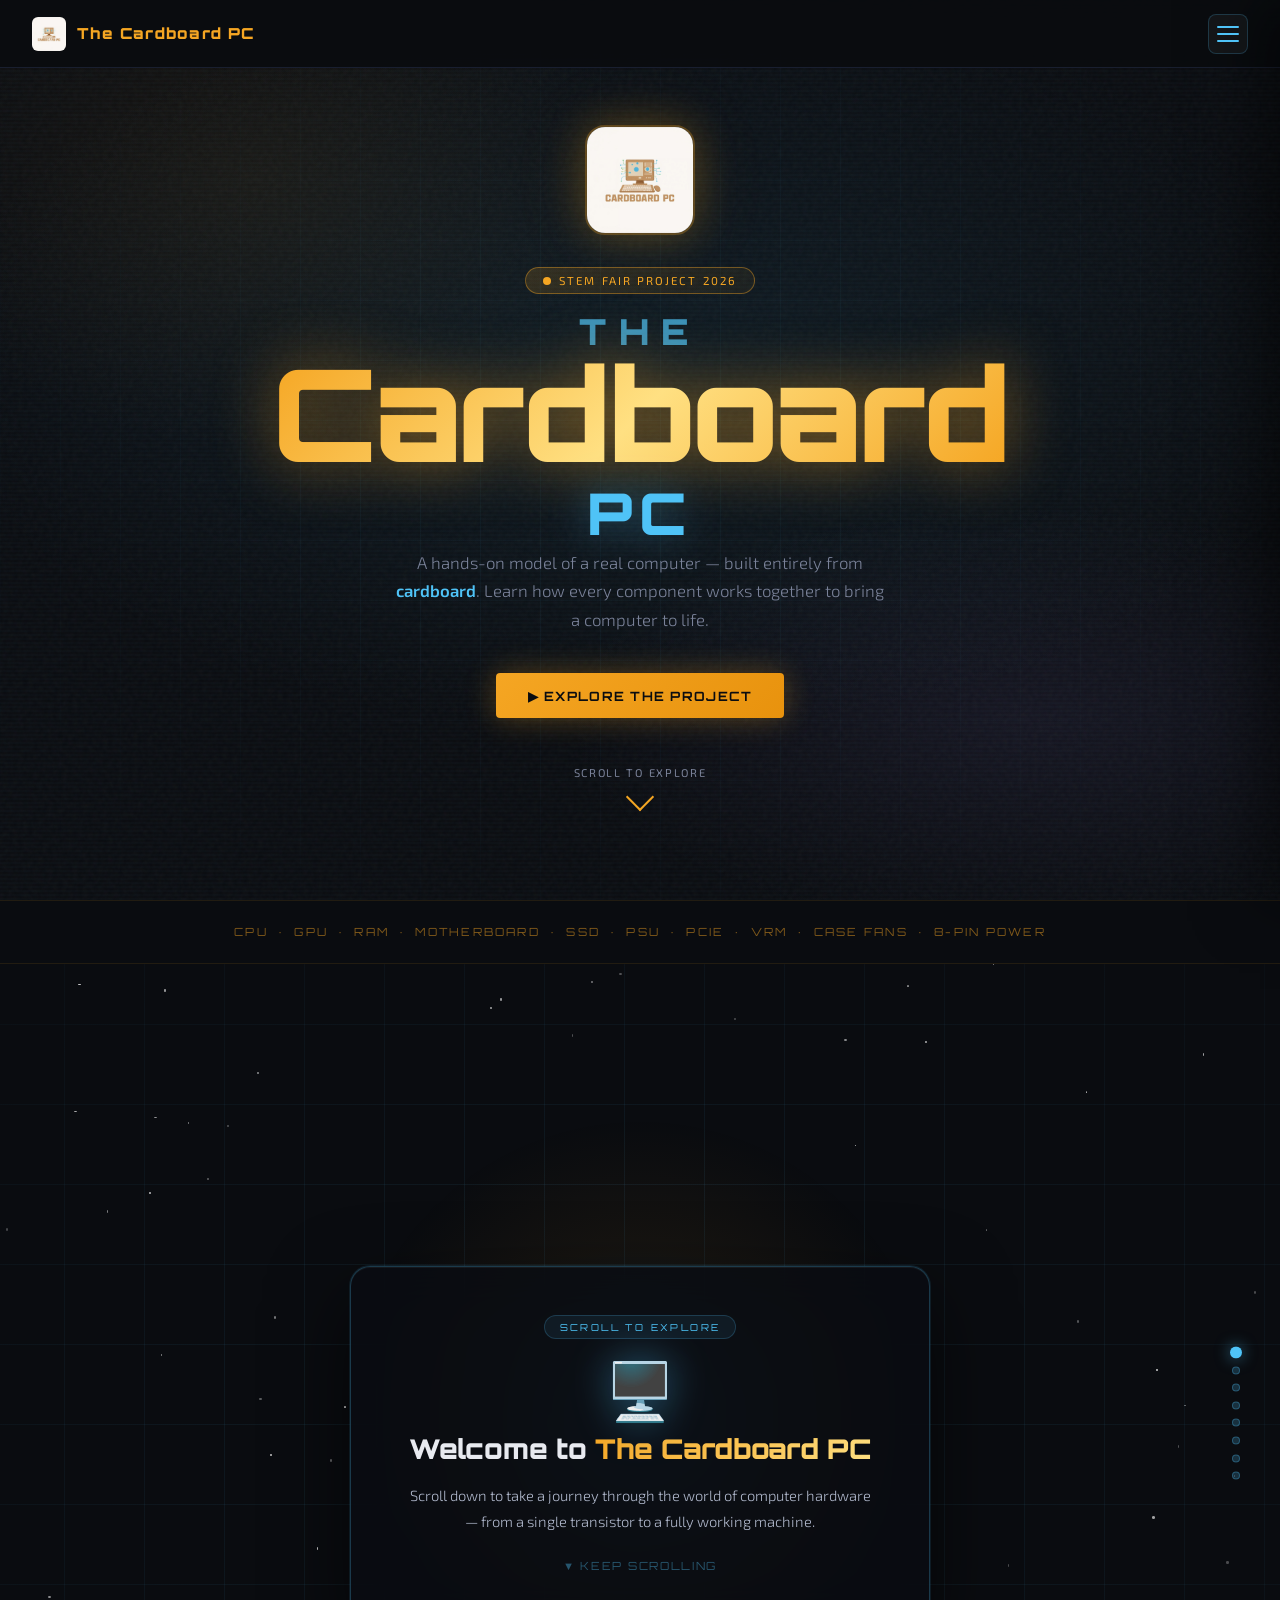
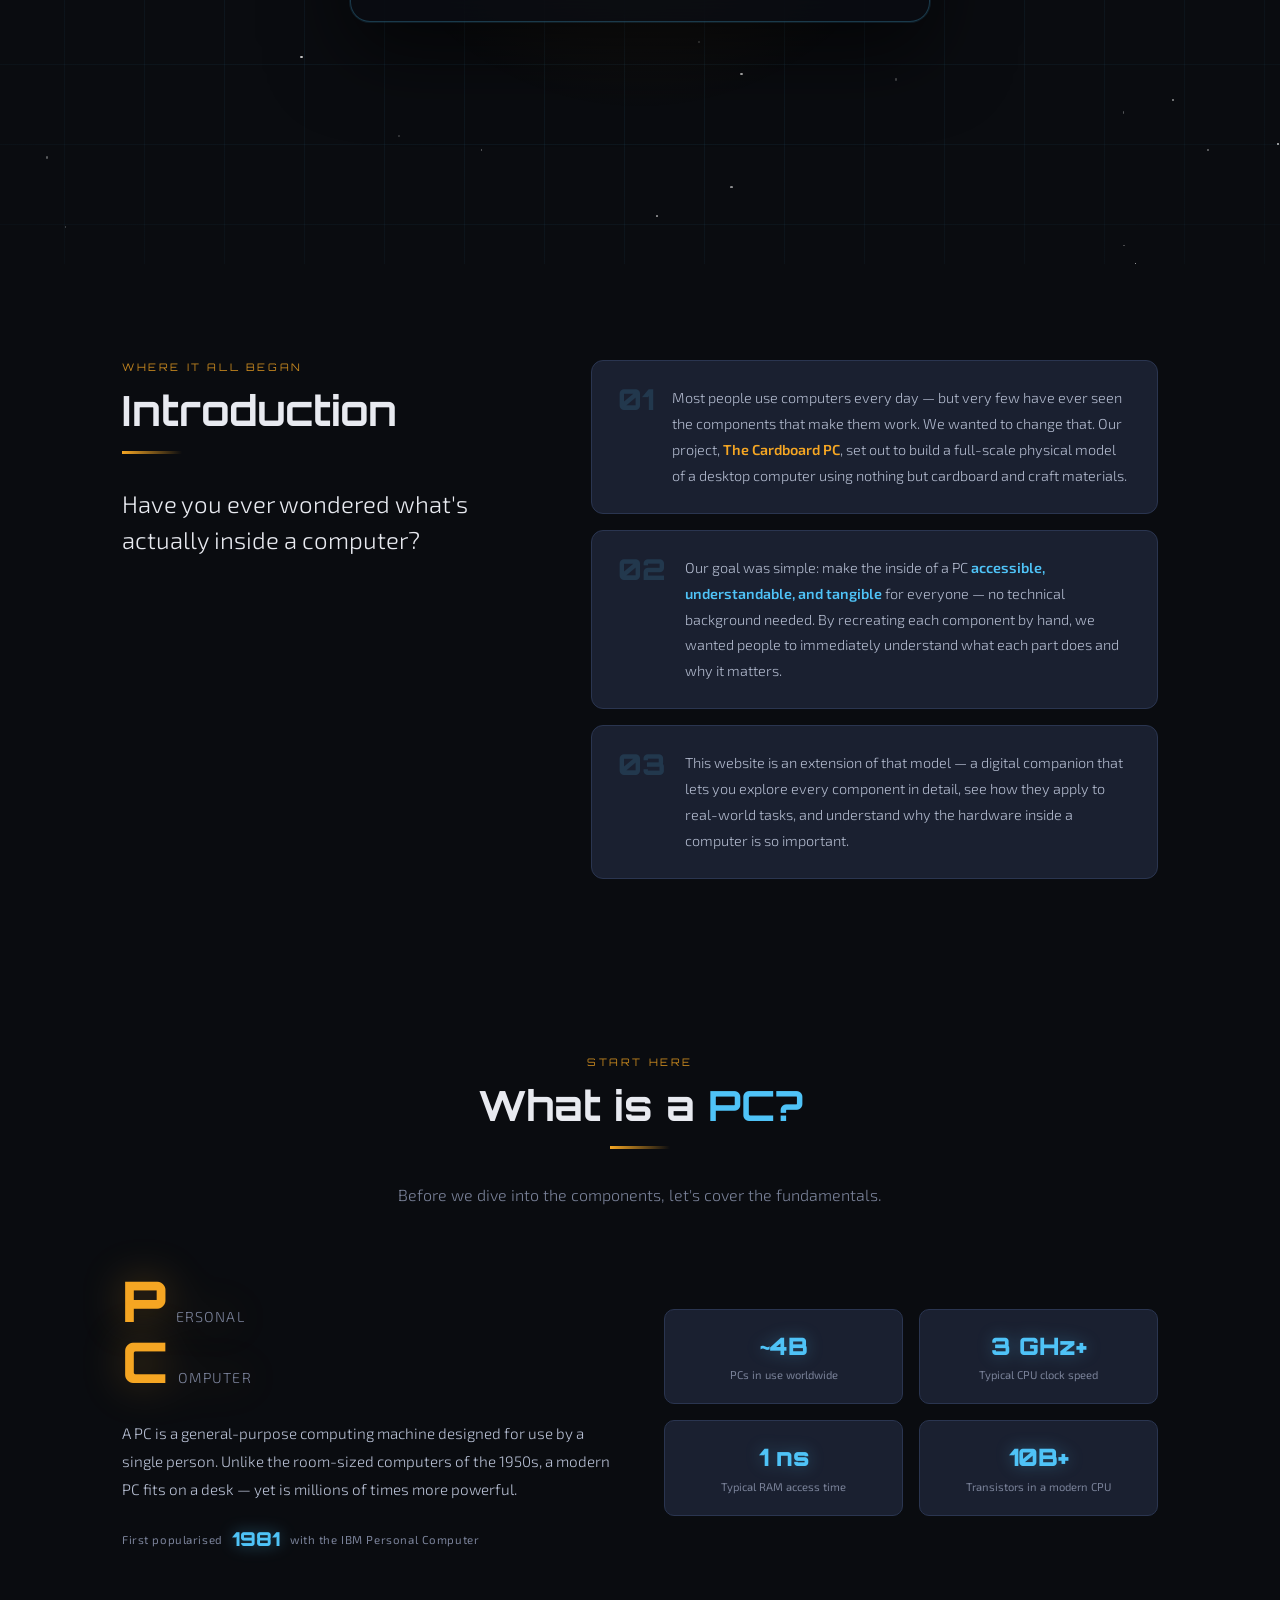
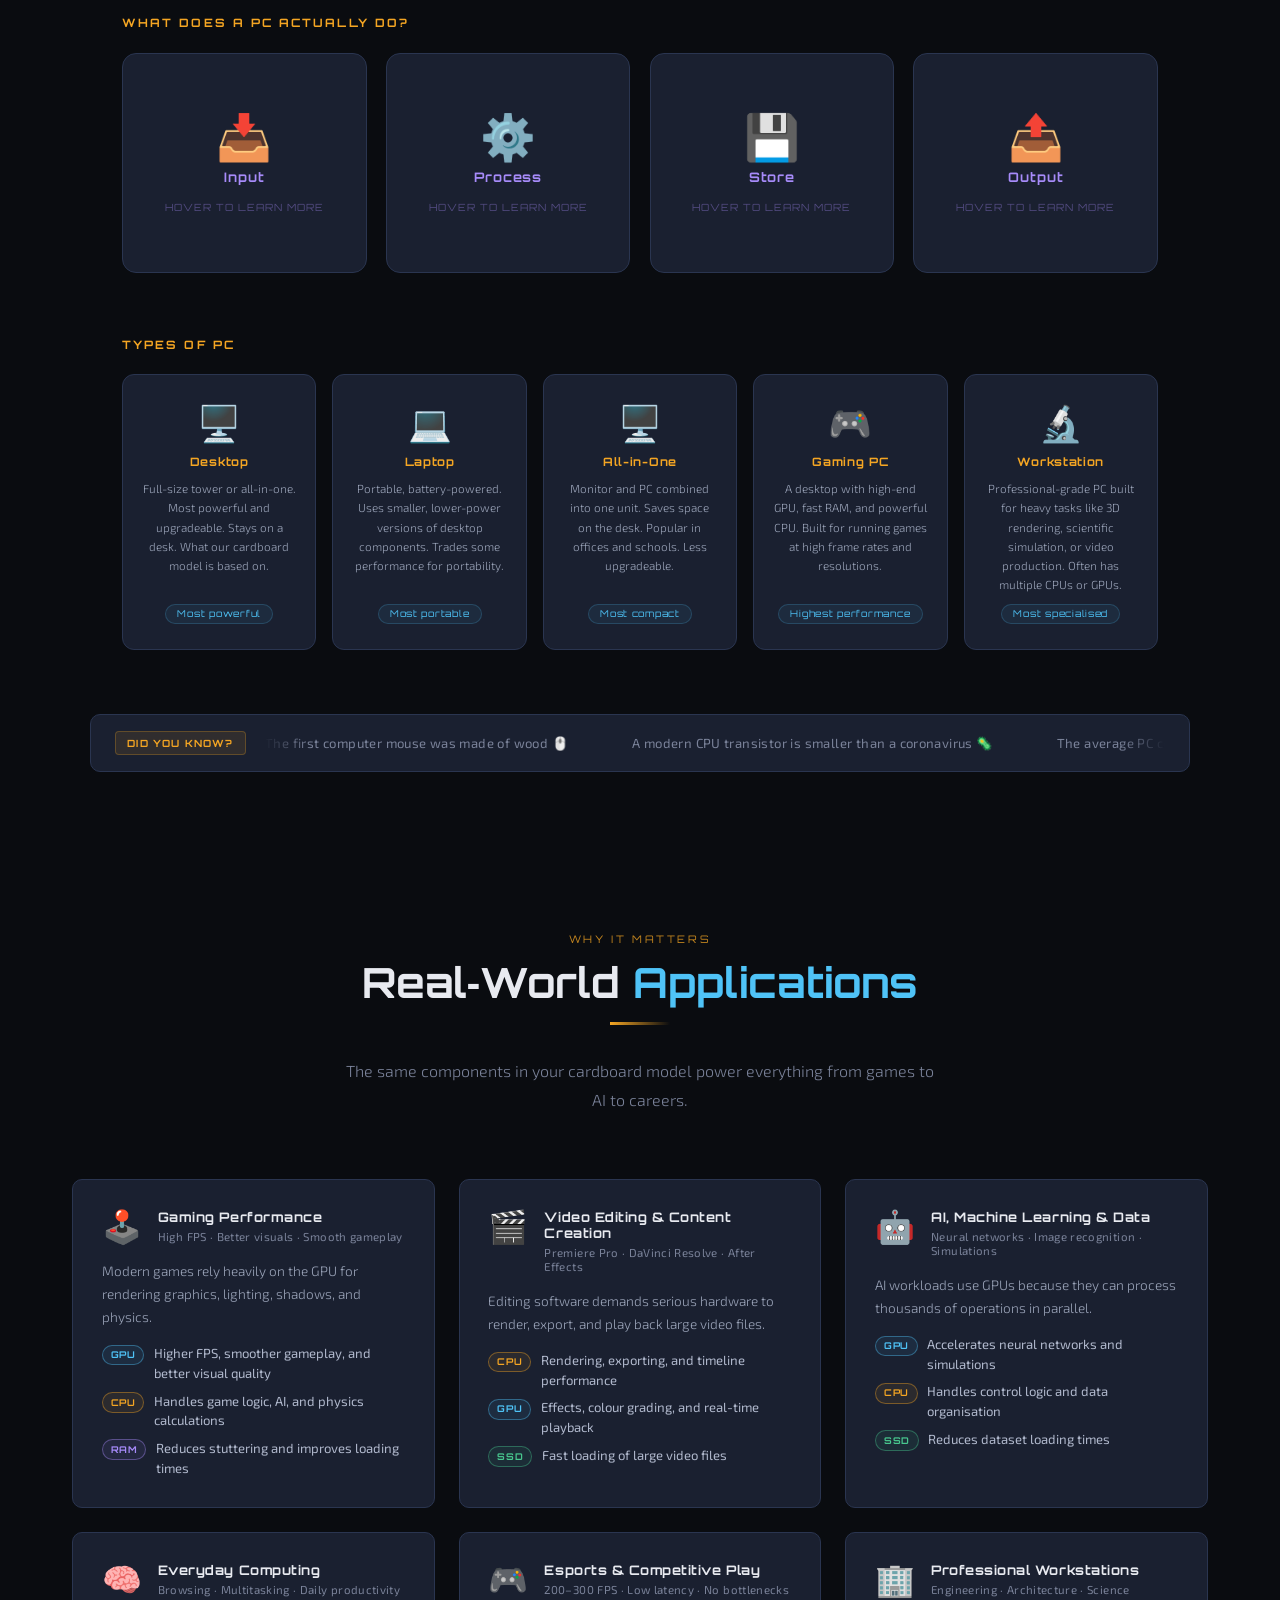
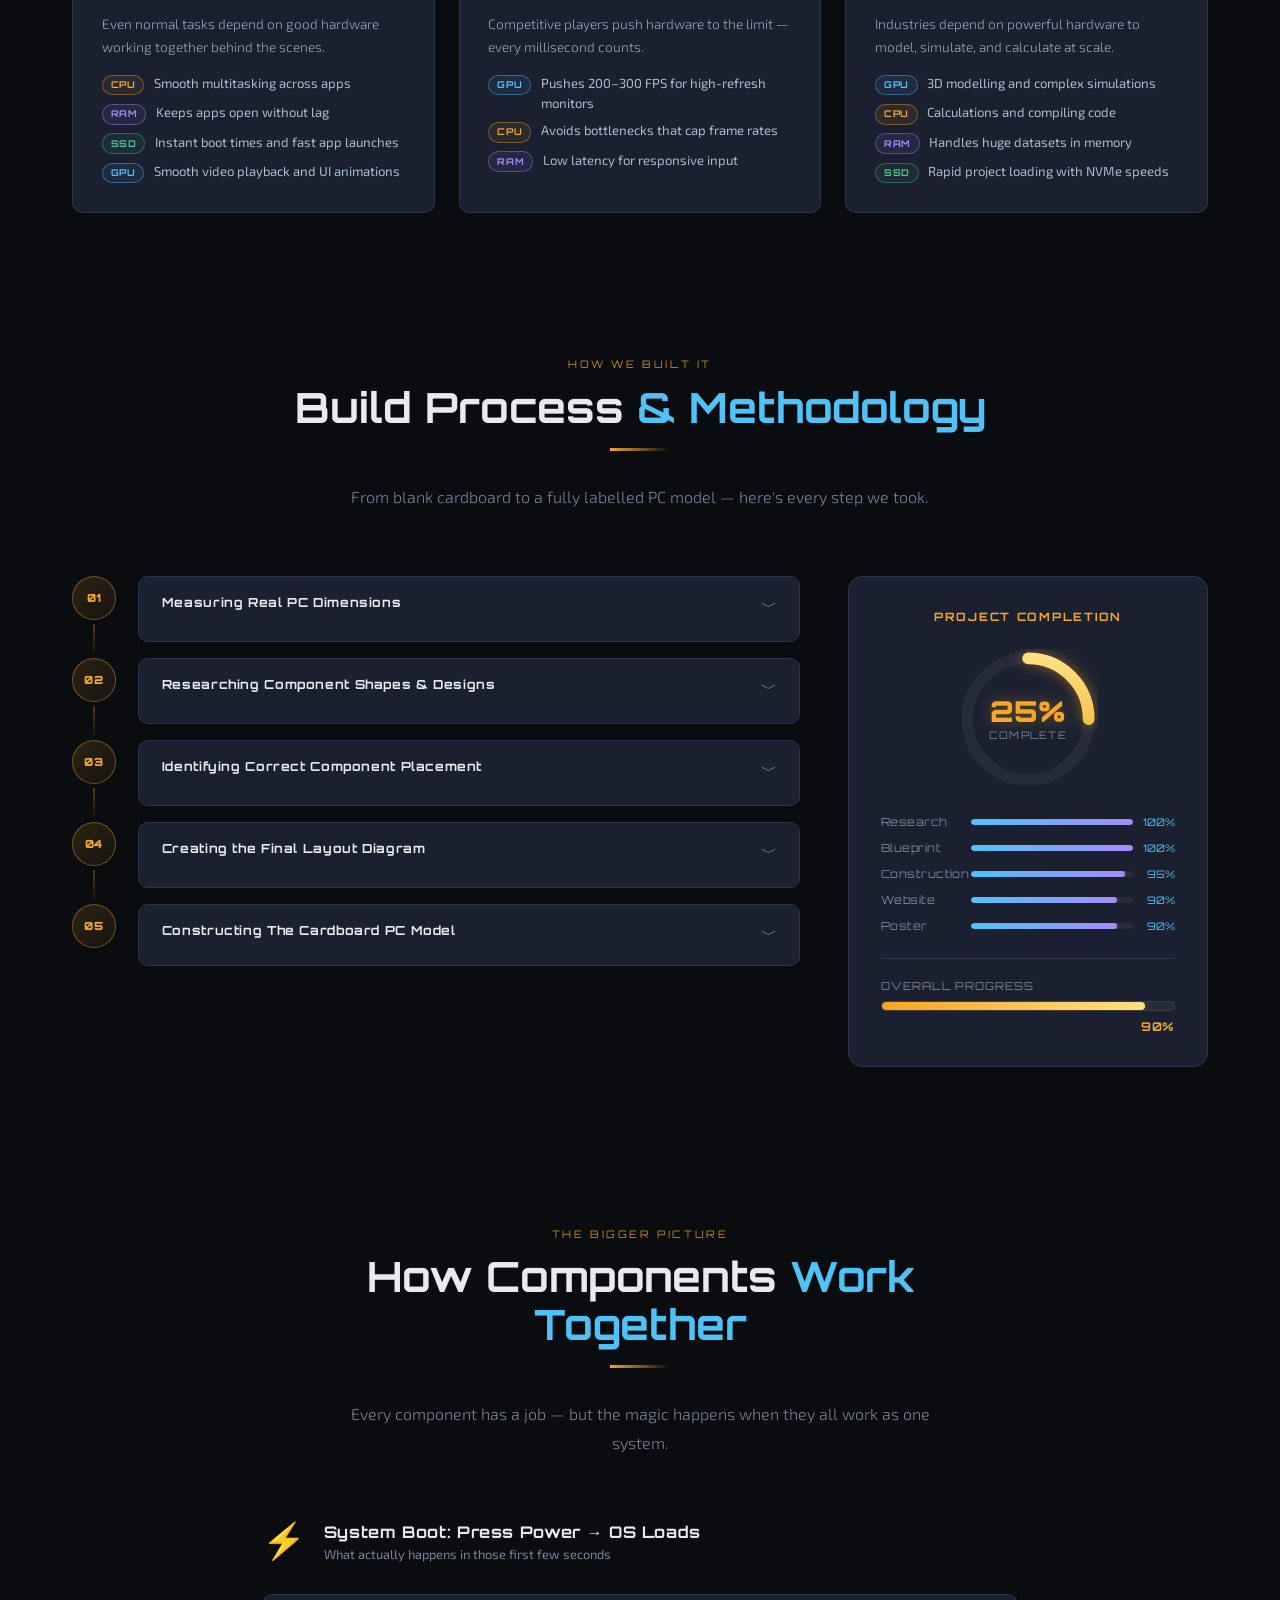
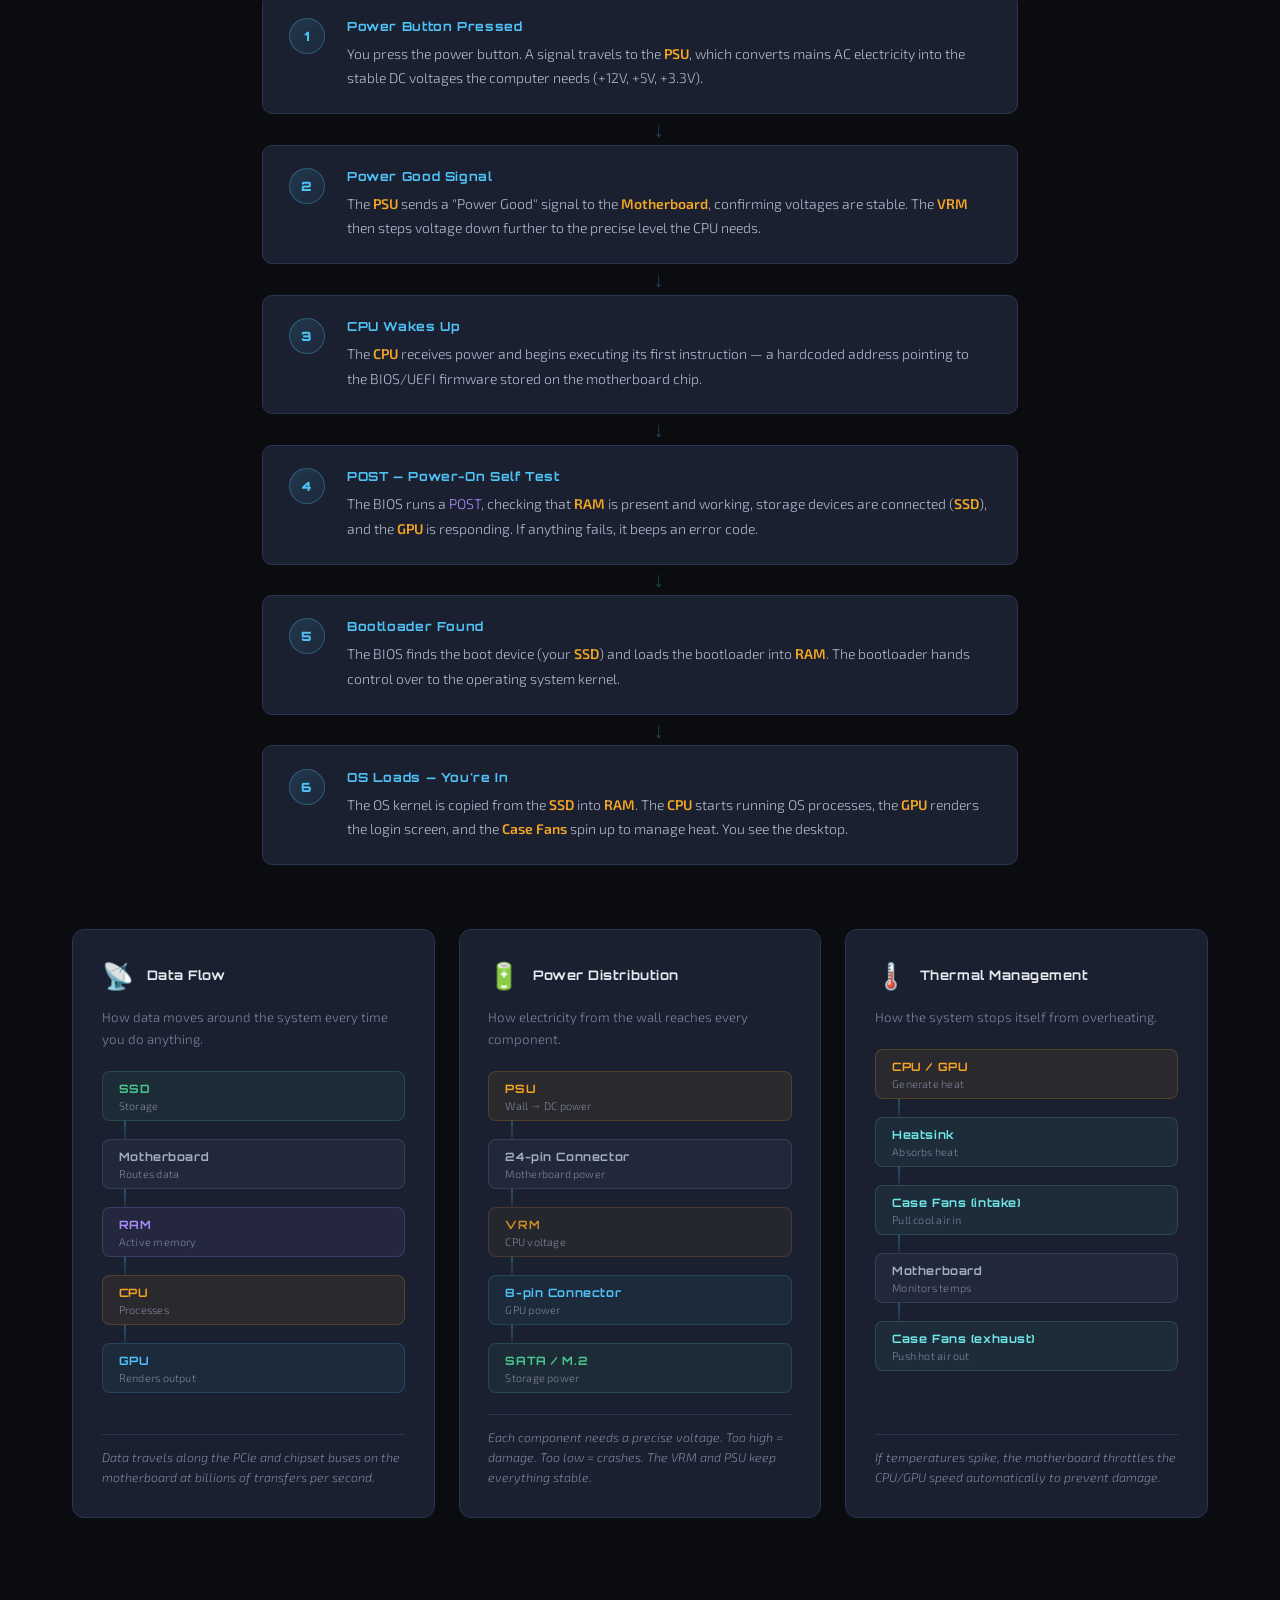
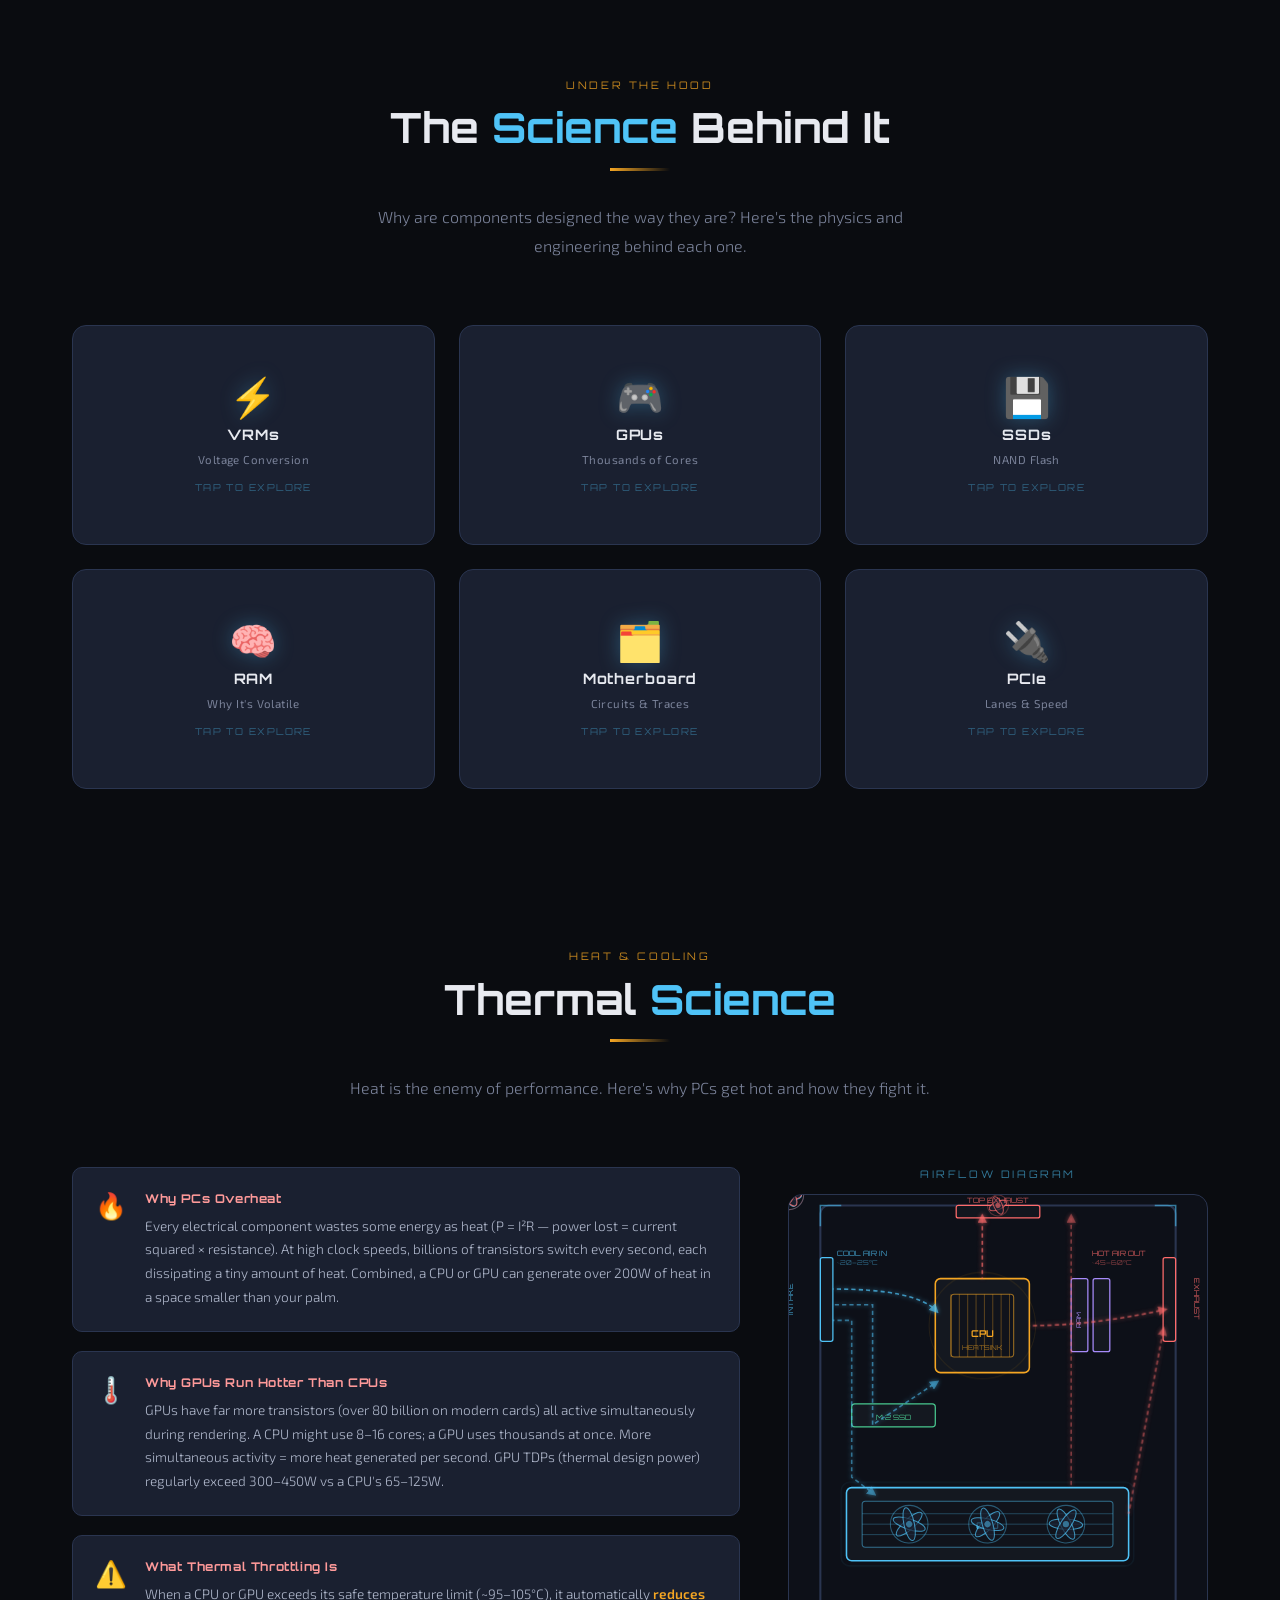
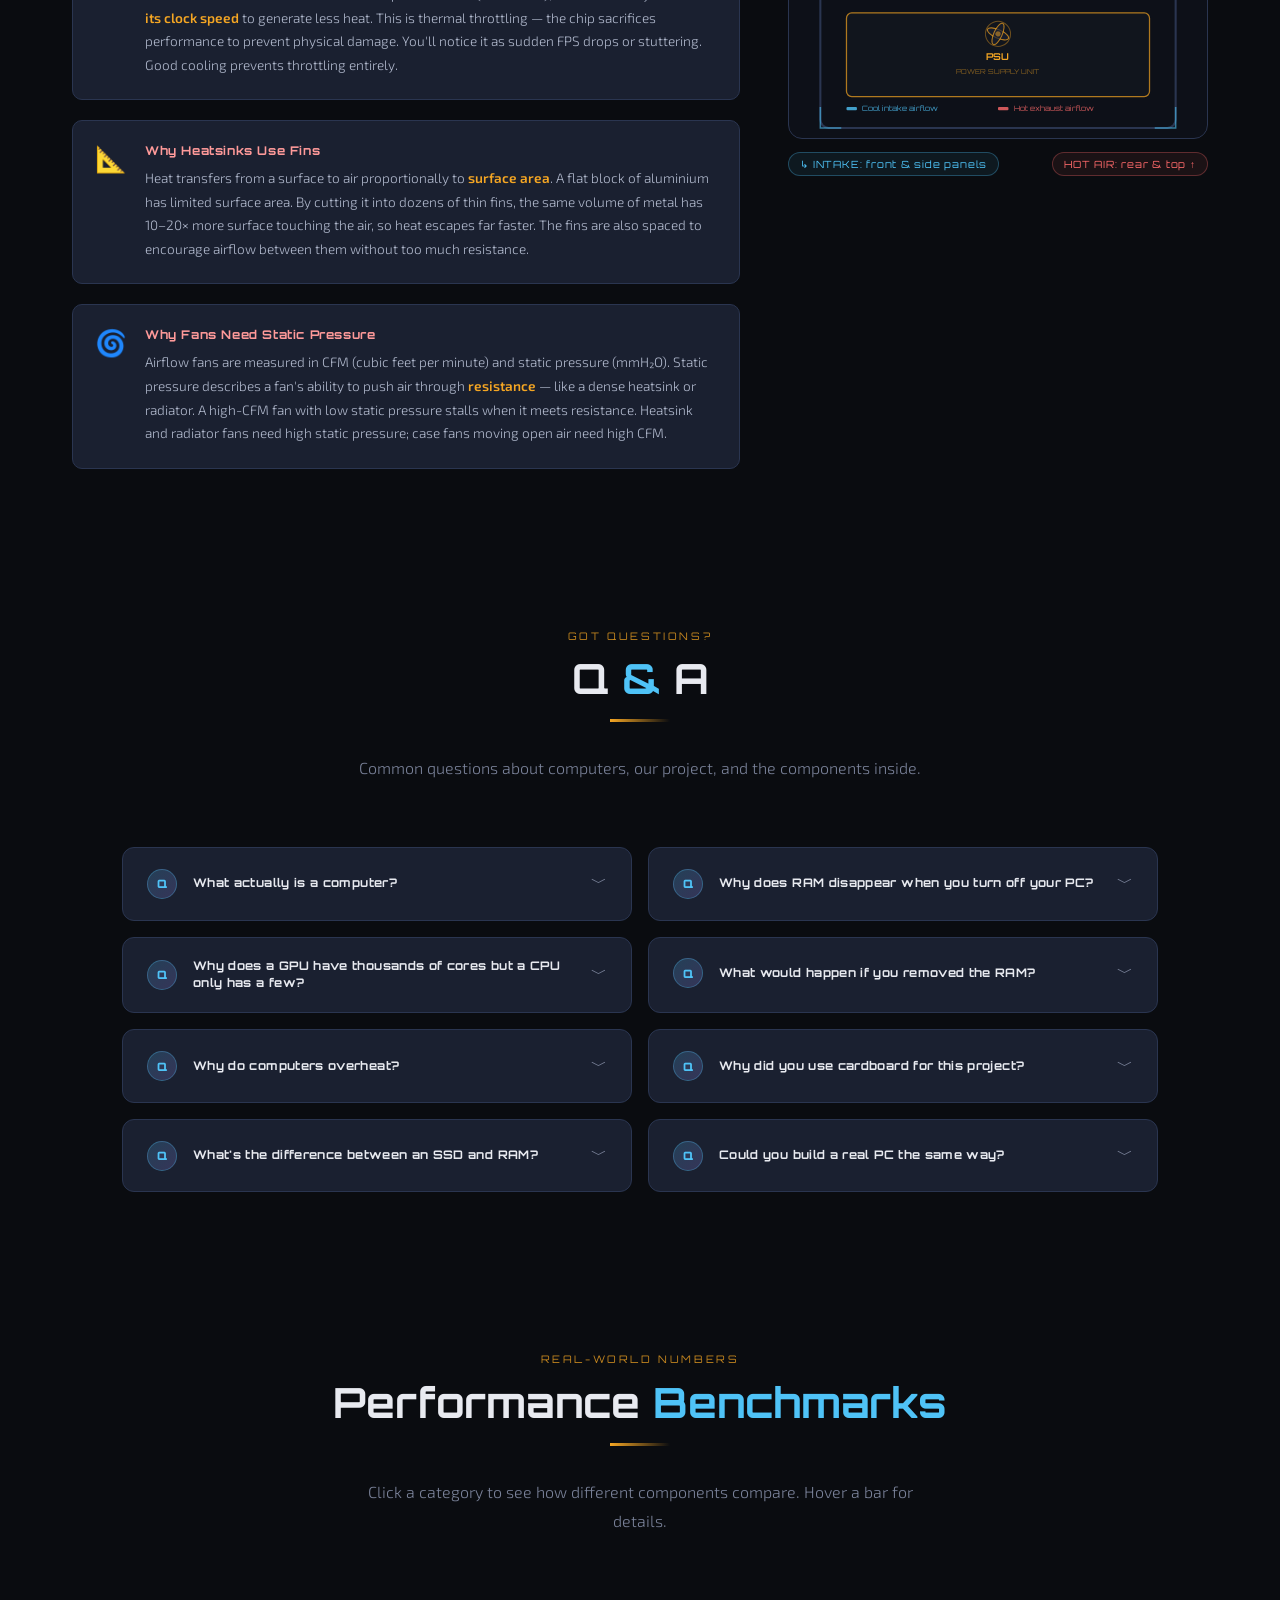
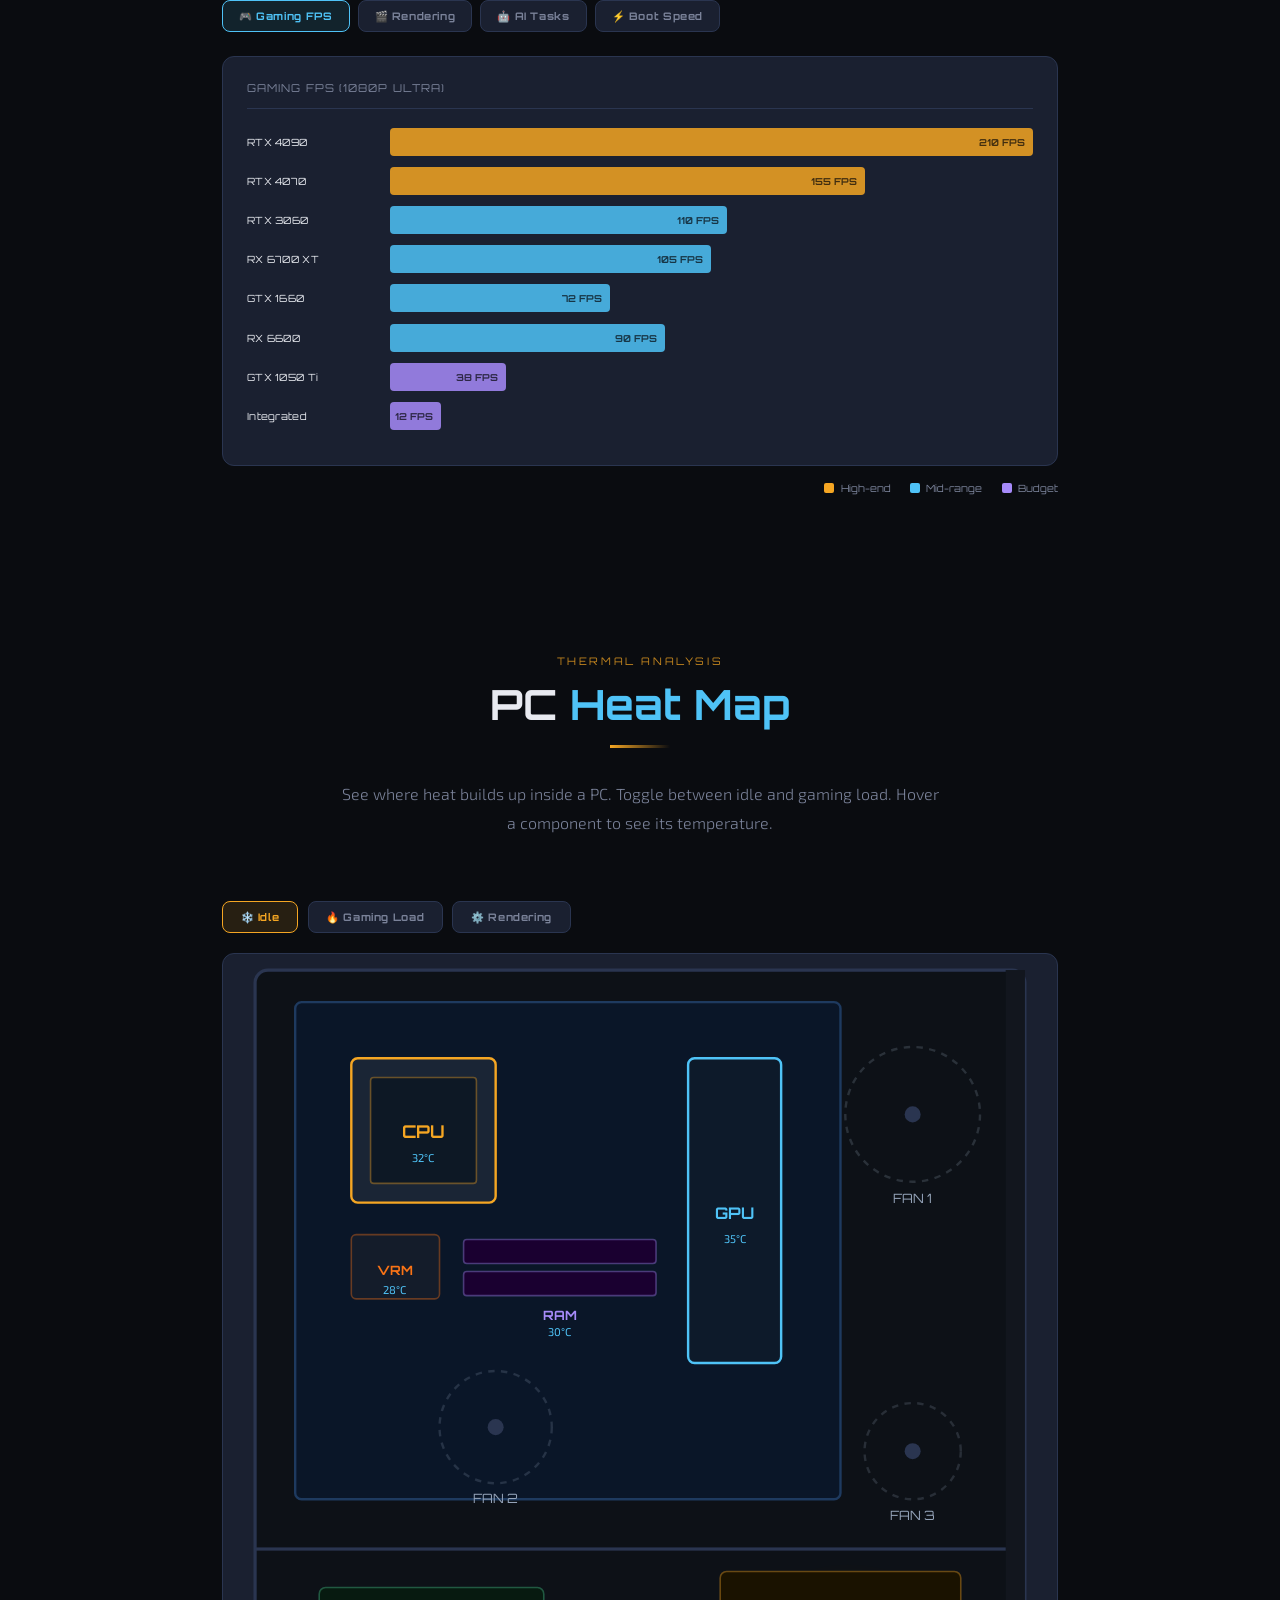
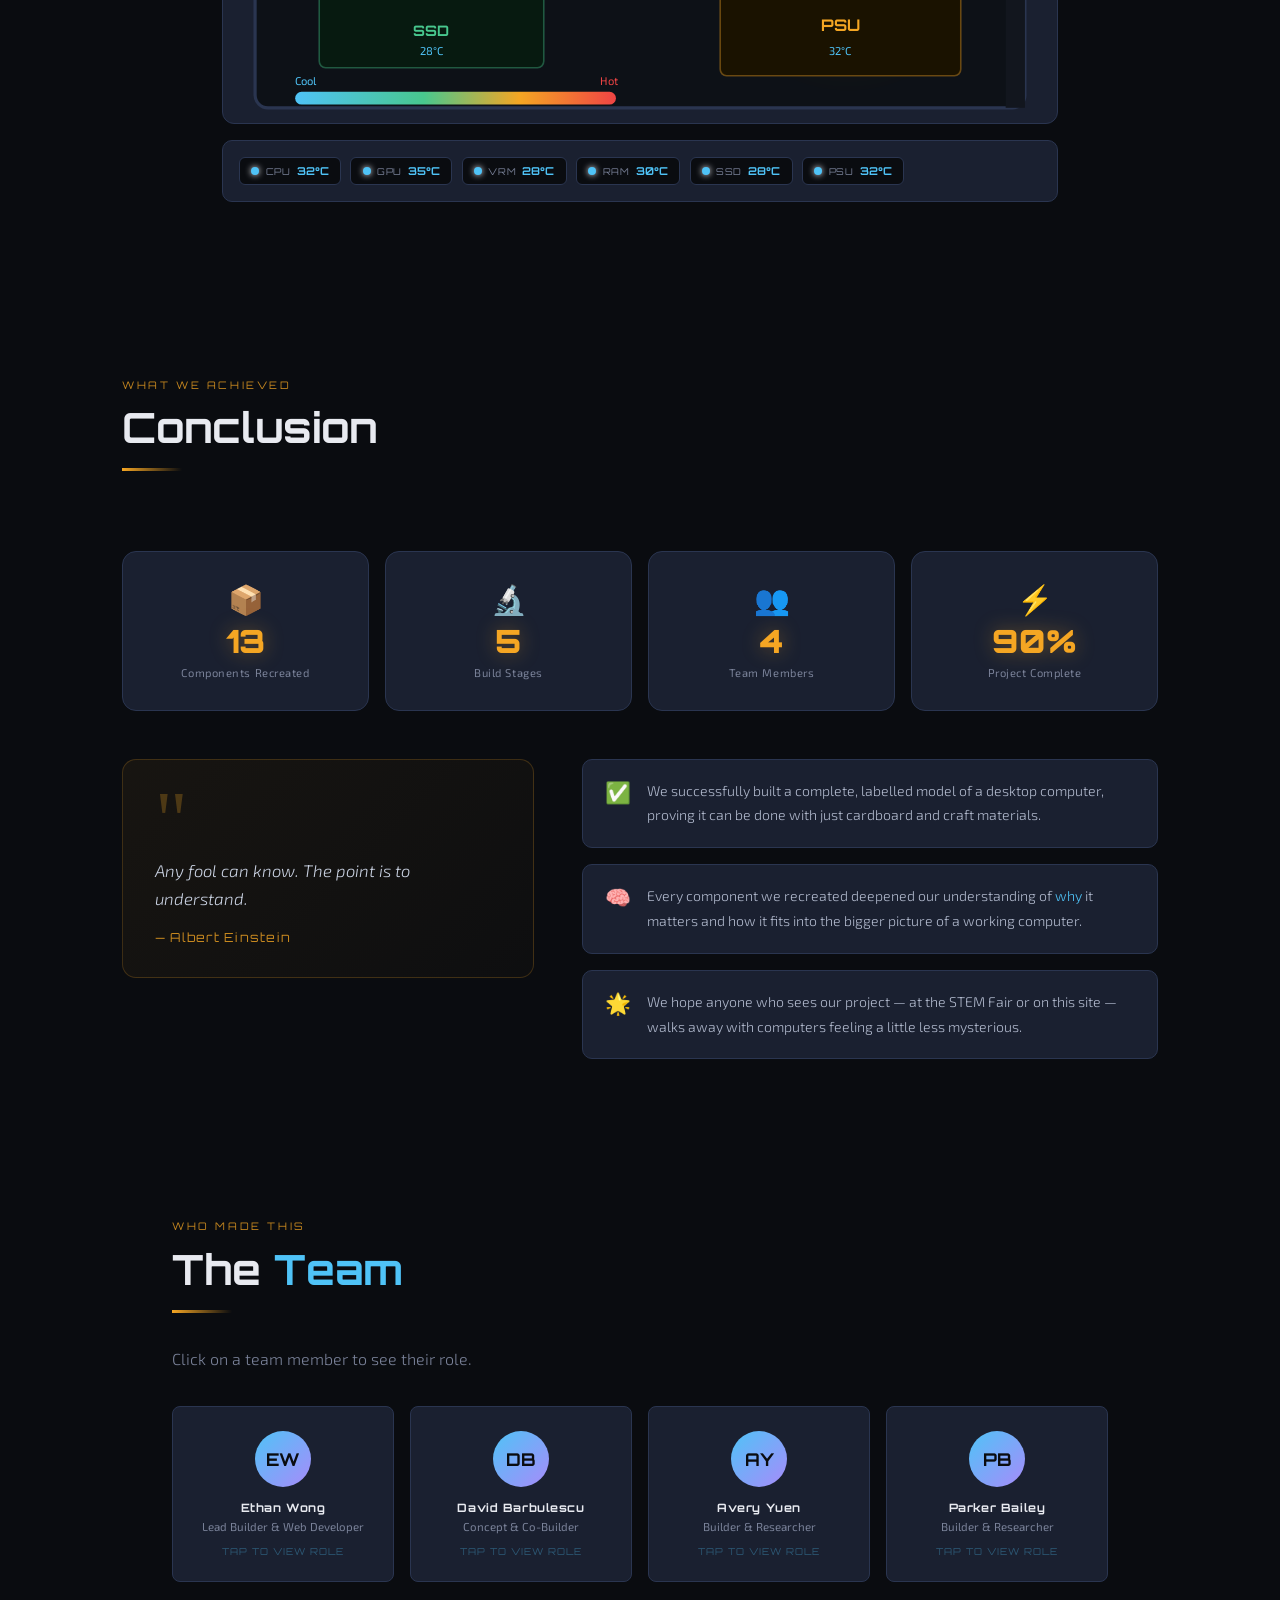
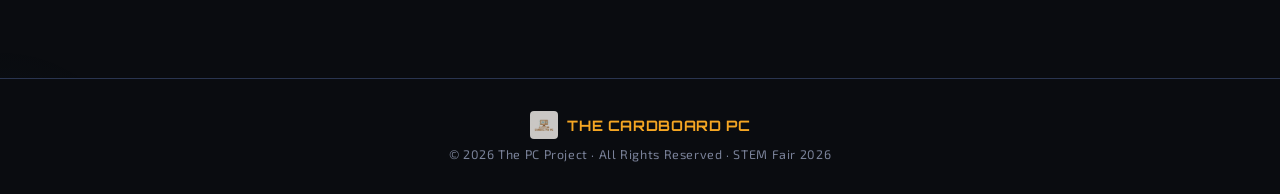
==== commit 18447a23: "Remove interactive 3D model section Removed the interactive 3D model section from the HTML." ====
--- a/index.html
+++ b/index.html
@@ -671,30 +671,7 @@
   </div>
 </div>
 
-<!-- INTERACTIVE 3D MODEL -->
-<div id="interactive">
-  <div class="components-header reveal">
-    <div class="section-label">Try it yourself</div>
-    <h2 class="section-title">3D Interactive <span class="hl">Model</span></h2>
-    <div class="sep"></div>
-    <p class="section-desc">Drag to rotate 360°. Scroll to zoom. Click any component to inspect it. Press the power button on the PC to boot it up.</p>
-  </div>
-
-  <div class="model-3d-wrap reveal-zoom">
-    <iframe
-      src="pc-3d.html"
-      id="pc-3d-frame"
-      title="The Cardboard PC — 3D Interactive Model"
-      allowfullscreen
-    ></iframe>
-    <div class="model-3d-hint">
-      <span>🖱 Drag to rotate</span>
-      <span>🔍 Scroll to zoom</span>
-      <span>👆 Click to inspect</span>
-      <span>⏻ Click power button to boot</span>
-    </div>
-  </div>
-</div>
+
 
 <!-- HOW COMPONENTS WORK TOGETHER -->
 <div id="workflow">
